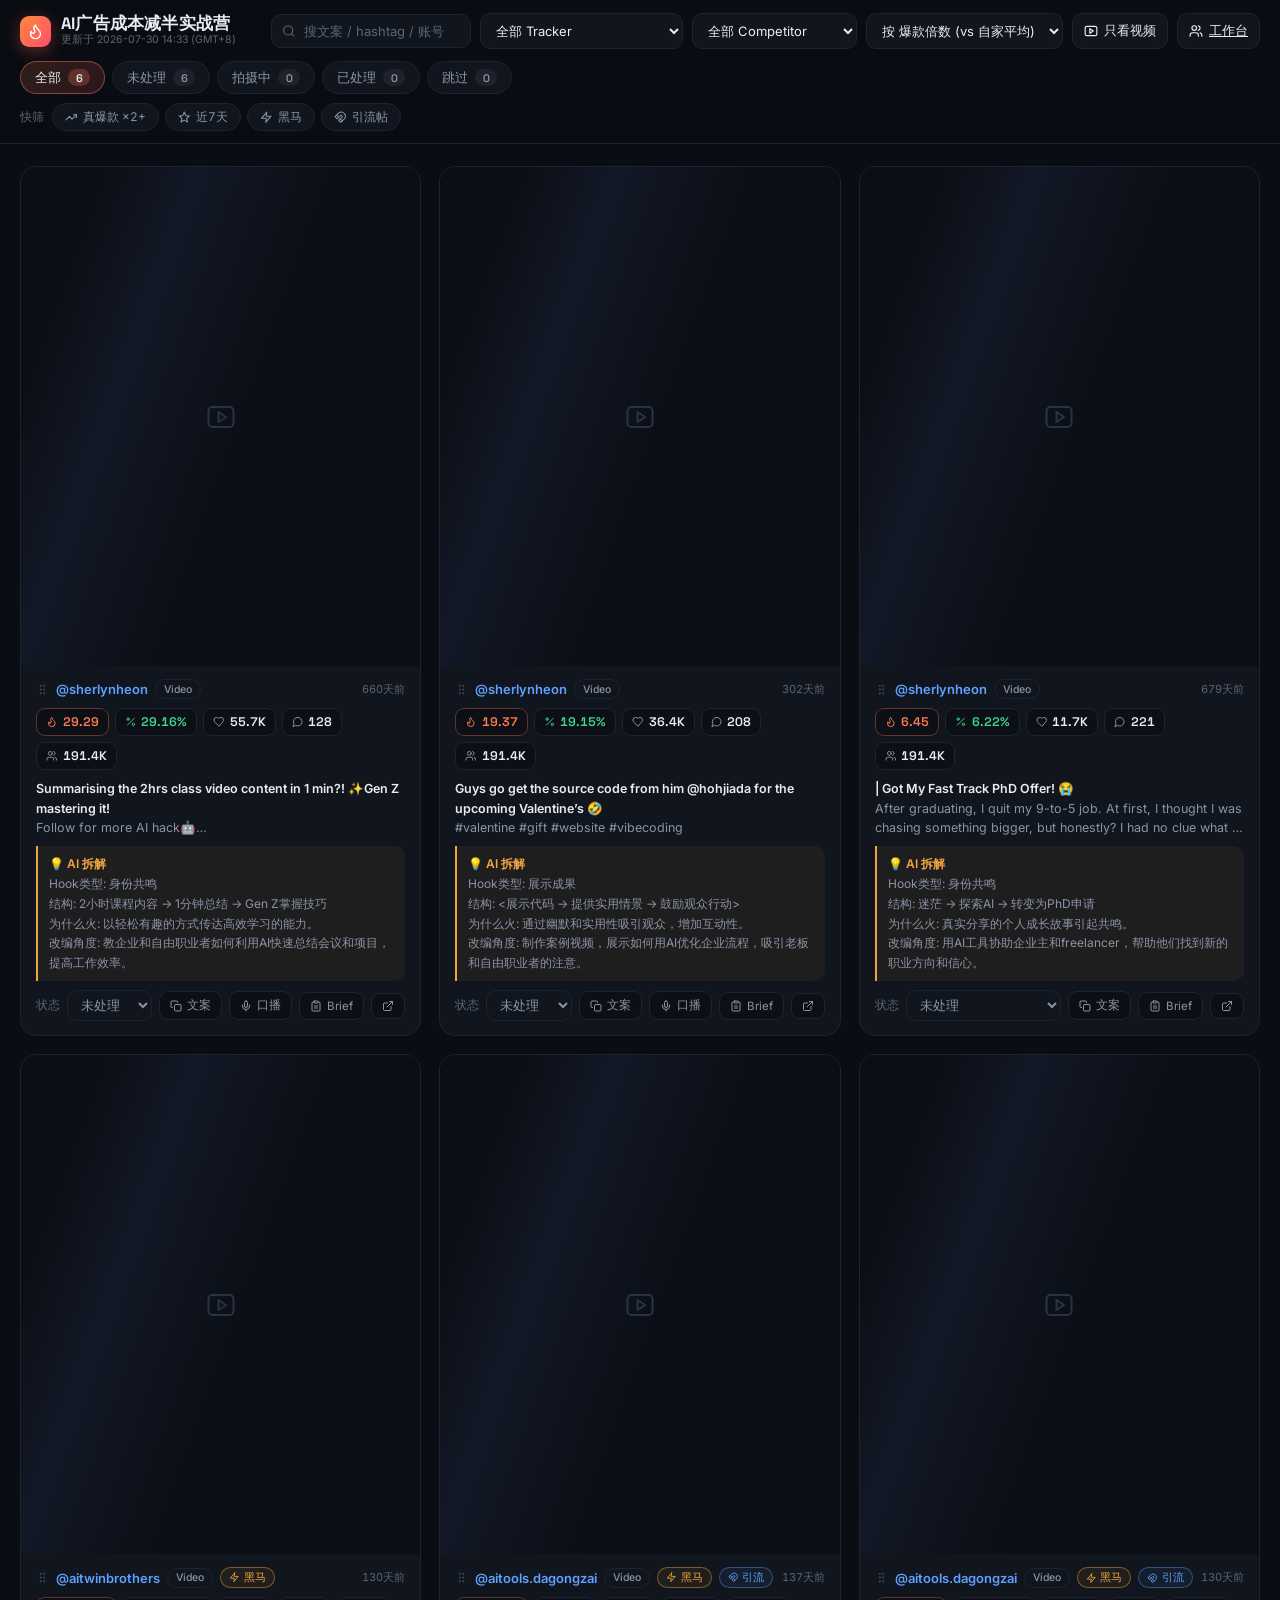
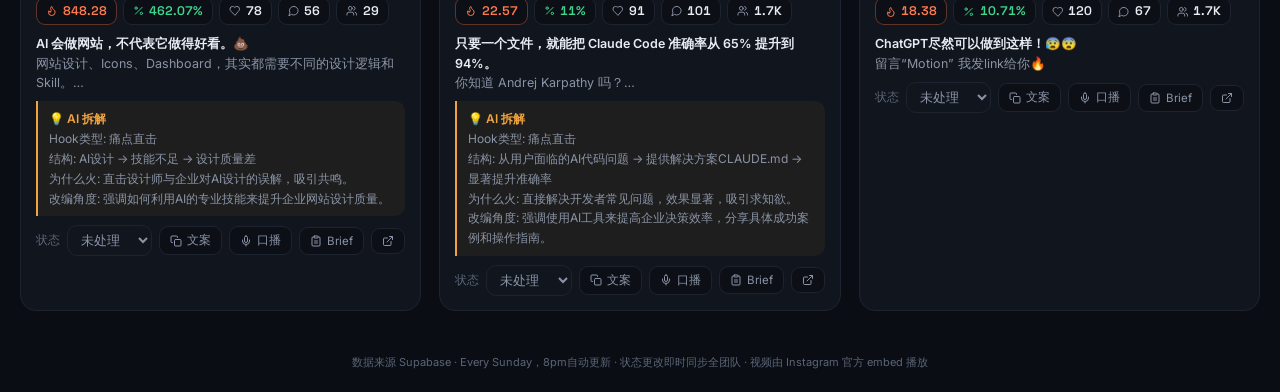
==== docs/index.html @ 23bbafa7 "Update dashboard [skip ci]" ====
<!DOCTYPE html>
<html lang="zh">
<head>
<meta charset="utf-8">
<meta name="viewport" content="width=device-width, initial-scale=1">
<meta name="robots" content="noindex">
<title>AI广告成本减半实战营</title>
<link rel="preconnect" href="https://fonts.googleapis.com">
<link rel="preconnect" href="https://fonts.gstatic.com" crossorigin>
<link href="https://fonts.googleapis.com/css2?family=Inter:wght@400;500;600;700&family=Space+Grotesk:wght@500;600;700&display=swap" rel="stylesheet">
<style>
  :root {
    --bg: #0a0d13;
    --card: #11151d;
    --card-hi: #151a24;
    --border: #1d2430;
    --border-hi: #2c3546;
    --text: #e8ecf3;
    --muted: #8a94a6;
    --faint: #5b6577;
    --accent: #5ea1ff;
    --green: #3fd68f;
    --orange: #f0a33f;
    --pink: #ff6b9d;
    --red: #ff5c5c;
    --fire1: #ff8a3d;
    --fire2: #ff4d6d;
    --font: 'Inter', -apple-system, 'Segoe UI', 'PingFang SC', 'Microsoft YaHei', sans-serif;
    --disp: 'Space Grotesk', 'Inter', -apple-system, 'PingFang SC', 'Microsoft YaHei', sans-serif;
  }
  * { box-sizing: border-box; margin: 0; padding: 0; }
  html { scrollbar-color: #232c3b var(--bg); }
  body { background: var(--bg); color: var(--text); font-family: var(--font);
    -webkit-font-smoothing: antialiased; }
  ::selection { background: rgba(94,161,255,.3); }
  ::-webkit-scrollbar { width: 10px; height: 10px; }
  ::-webkit-scrollbar-track { background: var(--bg); }
  ::-webkit-scrollbar-thumb { background: #232c3b; border-radius: 8px; }
  ::-webkit-scrollbar-thumb:hover { background: #2c3546; }
  :focus-visible { outline: 2px solid var(--accent); outline-offset: 2px; border-radius: 6px; }

  .ic { width: 14px; height: 14px; stroke: currentColor; stroke-width: 2;
    stroke-linecap: round; stroke-linejoin: round; fill: none; flex: none; }

  header { position: sticky; top: 0; z-index: 50; background: rgba(10,13,19,.86);
    backdrop-filter: blur(14px); -webkit-backdrop-filter: blur(14px);
    border-bottom: 1px solid var(--border); padding: 13px 20px 12px; }
  .hrow { display: flex; flex-wrap: wrap; gap: 9px; align-items: center; max-width: 1440px; margin: 0 auto; }
  .brand { display: flex; align-items: center; gap: 10px; margin-right: auto; }
  .mark { width: 31px; height: 31px; border-radius: 9px; display: grid; place-items: center;
    background: linear-gradient(135deg, var(--fire1), var(--fire2));
    box-shadow: 0 4px 16px rgba(255,92,80,.35); }
  .mark .ic { width: 17px; height: 17px; color: #fff; }
  h1 { font-family: var(--disp); font-size: 16.5px; font-weight: 700; letter-spacing: .2px; white-space: nowrap; line-height: 1.15; }
  h1 small { display: block; color: var(--faint); font-family: var(--font); font-weight: 400;
    font-size: 10.5px; letter-spacing: 0; }

  .search { position: relative; }
  .search > .ic { position: absolute; left: 11px; top: 50%; transform: translateY(-50%);
    color: var(--faint); width: 13.5px; pointer-events: none; }
  input#fSearch { background: var(--card); color: var(--text); border: 1px solid var(--border);
    border-radius: 10px; padding: 8px 12px 8px 32px; font-size: 13px; font-family: var(--font);
    width: 200px; transition: border-color .18s, background .18s; }
  input#fSearch:hover { border-color: var(--border-hi); }
  input#fSearch:focus { border-color: var(--accent); outline: none; }
  input#fSearch::placeholder { color: var(--faint); }

  select, .btn { background: var(--card); color: var(--text); border: 1px solid var(--border);
    border-radius: 10px; padding: 8px 11px; font-size: 13px; font-family: var(--font);
    cursor: pointer; transition: border-color .18s, background .18s, color .18s;
    display: inline-flex; align-items: center; gap: 6px; }
  select:hover, .btn:hover { border-color: var(--border-hi); background: var(--card-hi); }
  .btn:active { transform: scale(.97); }
  .btn.on { border-color: var(--accent); color: var(--accent); background: rgba(94,161,255,.08); }

  .tabs { display: flex; gap: 7px; flex-wrap: wrap; max-width: 1440px; margin: 12px auto 0; }
  .tab { display: inline-flex; align-items: center; gap: 7px; background: var(--card);
    border: 1px solid var(--border); border-radius: 999px; padding: 6.5px 14px;
    font-size: 13px; color: var(--muted); cursor: pointer; user-select: none;
    transition: border-color .18s, background .18s, color .18s, transform .18s; }
  .tab:hover { border-color: var(--border-hi); color: var(--text); }
  .tab .cnt { font-family: var(--disp); font-weight: 600; font-size: 11px;
    background: rgba(255,255,255,.06); padding: 1.5px 7.5px; border-radius: 99px;
    font-variant-numeric: tabular-nums; }
  .tab.on { color: var(--text);
    background: linear-gradient(135deg, rgba(255,138,61,.15), rgba(255,77,109,.15));
    border-color: rgba(255,120,90,.45); }
  .tab.on .cnt { background: rgba(255,120,90,.25); }
  body.dragging .tab.droppable { border-style: dashed; border-color: var(--accent); }
  .tab.over { background: rgba(94,161,255,.22); color: var(--text); transform: scale(1.07); }

  .chips { display: flex; gap: 6px; flex-wrap: wrap; max-width: 1440px; margin: 9px auto 0; align-items: center; }
  .chips .lbl { font-size: 12px; color: var(--faint); margin-right: 2px; }
  .chip2 { display: inline-flex; align-items: center; gap: 5.5px; background: var(--card);
    border: 1px solid var(--border); border-radius: 999px; padding: 4.5px 12px;
    font-size: 12px; color: var(--muted); cursor: pointer; user-select: none;
    transition: border-color .18s, color .18s, background .18s;
    font-variant-numeric: tabular-nums; }
  .chip2 .ic { width: 12.5px; height: 12.5px; }
  .chip2:hover { border-color: var(--border-hi); color: var(--text); }
  .chip2.on { border-color: rgba(240,163,63,.6); color: var(--orange); background: rgba(240,163,63,.08); }

  main { max-width: 1440px; margin: 22px auto; padding: 0 20px; }
  .grid { display: grid; grid-template-columns: repeat(auto-fill, minmax(305px, 1fr)); gap: 18px; }

  .card { position: relative; background: var(--card); border: 1px solid var(--border);
    border-radius: 16px; overflow: hidden; display: flex; flex-direction: column;
    transition: transform .22s cubic-bezier(.2,.7,.3,1), border-color .22s, box-shadow .22s;
    animation: fadeUp .45s cubic-bezier(.2,.7,.3,1) both; }
  .card:hover { transform: translateY(-3px); border-color: var(--border-hi);
    box-shadow: 0 12px 32px rgba(0,0,0,.45); }
  .card.outlier::before { content: ''; position: absolute; top: 0; left: 0; right: 0; height: 3px;
    background: linear-gradient(90deg, var(--fire1), var(--fire2)); z-index: 2; }
  .card[draggable] { cursor: grab; }
  .card.lifting { opacity: .45; }
  .card.saved { border-color: var(--green); }
  @keyframes fadeUp { from { opacity: 0; transform: translateY(10px); } to { opacity: 1; transform: none; } }

  .embed { position: relative; width: 100%; aspect-ratio: 4/5; background: #080b10; }
  .embed iframe { position: absolute; inset: 0; width: 100%; height: 100%; border: 0; }
  .embed .ph { position: absolute; inset: 0; display: grid; place-items: center;
    background: linear-gradient(110deg, #0b0e15 8%, #121826 18%, #0b0e15 33%);
    background-size: 200% 100%; animation: shimmer 1.5s linear infinite; }
  .embed .ph .ic { width: 30px; height: 30px; color: #2a3342; stroke-width: 1.6; }
  @keyframes shimmer { to { background-position-x: -200%; } }

  .meta { padding: 13px 15px 14px; display: flex; flex-direction: column; gap: 9px; }
  .row1 { display: flex; align-items: center; gap: 7px; font-size: 13px; flex-wrap: wrap; }
  .handle { color: #3a4456; cursor: grab; display: inline-flex; }
  .handle .ic { width: 13px; height: 13px; }
  .who { font-weight: 600; color: var(--accent); text-decoration: none; }
  .who:hover { text-decoration: underline; }
  .badge { display: inline-flex; align-items: center; gap: 4px; font-size: 10.5px; font-weight: 500;
    padding: 2.5px 8px; border-radius: 999px; border: 1px solid var(--border); color: var(--muted); }
  .badge .ic { width: 10.5px; height: 10.5px; }
  .badge.bnew { color: var(--pink); border-color: rgba(255,107,157,.45); background: rgba(255,107,157,.07); }
  .badge.bhorse { color: var(--orange); border-color: rgba(240,163,63,.45); background: rgba(240,163,63,.07); }
  .badge.bbait { color: var(--accent); border-color: rgba(94,161,255,.4); background: rgba(94,161,255,.07); }
  .date { margin-left: auto; color: var(--faint); font-size: 11px; font-variant-numeric: tabular-nums; }

  .nums { display: flex; gap: 6px; flex-wrap: wrap; }
  .num { display: inline-flex; align-items: center; gap: 5px; background: #0c0f16;
    border: 1px solid var(--border); border-radius: 9px; padding: 5px 9px;
    font-size: 11px; color: var(--muted); }
  .num .ic { width: 11.5px; height: 11.5px; }
  .num b { font-family: var(--disp); color: var(--text); font-size: 12.5px; font-weight: 600;
    font-variant-numeric: tabular-nums; }
  .num.hot { border-color: rgba(255,122,77,.35); }
  .num.hot .ic, .num.hot b { color: #ff7a4d; }
  .num.x { border-color: rgba(240,163,63,.35); }
  .num.x .ic, .num.x b { color: var(--orange); }
  .num.er .ic, .num.er b { color: var(--green); }

  .cap { color: var(--muted); font-size: 12.5px; line-height: 1.55; display: -webkit-box;
    -webkit-line-clamp: 3; -webkit-box-orient: vertical; overflow: hidden; cursor: pointer; }
  .cap.open { -webkit-line-clamp: unset; }
  .cap b { color: var(--text); font-weight: 600; }
  .ai { border-left: 2px solid var(--orange); background: rgba(240,163,63,.06);
    padding: 8px 11px; border-radius: 0 10px 10px 0; font-size: 12px; line-height: 1.65;
    color: var(--muted); }
  .ai b { color: var(--orange); font-weight: 600; }

  .srow { display: flex; align-items: center; gap: 7px; }
  .srow label { font-size: 12px; color: var(--faint); }
  .status { flex: 1; padding: 6px 9px; font-size: 12.5px; }
  .status.s未处理 { color: var(--muted); }
  .status.s拍摄中 { color: var(--orange); border-color: rgba(240,163,63,.5); }
  .status.s已处理 { color: var(--green); border-color: rgba(63,214,143,.5); }
  .status.s跳过 { color: var(--red); border-color: rgba(255,92,92,.5); }
  .abtn { display: inline-flex; align-items: center; gap: 5px; background: #0c0f16;
    color: var(--muted); border: 1px solid var(--border); border-radius: 9px;
    padding: 6px 10px; font-size: 11.5px; font-family: var(--font); cursor: pointer;
    text-decoration: none; transition: color .18s, border-color .18s, transform .1s; }
  .abtn .ic { width: 12px; height: 12px; }
  .abtn:hover { color: var(--accent); border-color: rgba(94,161,255,.5); }
  .abtn:active { transform: scale(.95); }

  .more { text-align: center; margin: 28px 0 44px; }
  .more button { background: var(--card); color: var(--accent); border: 1px solid var(--border);
    border-radius: 12px; padding: 11px 30px; font-size: 14px; font-family: var(--font);
    cursor: pointer; transition: border-color .18s, background .18s; }
  .more button:hover { border-color: var(--border-hi); background: var(--card-hi); }

  .empty { color: var(--faint); text-align: center; padding: 70px 0; display: flex;
    flex-direction: column; align-items: center; gap: 12px; font-size: 14px; }
  .empty .ic { width: 34px; height: 34px; stroke-width: 1.5; color: #2c3546; }

  footer { color: var(--faint); font-size: 11px; text-align: center; padding: 22px; }

  #toast { position: fixed; bottom: 26px; left: 50%; transform: translateX(-50%) translateY(8px);
    background: var(--card-hi); border: 1px solid var(--border-hi); border-radius: 11px;
    padding: 11px 20px; font-size: 13px; display: none; z-index: 99; opacity: 0;
    box-shadow: 0 12px 32px rgba(0,0,0,.5); transition: opacity .2s, transform .2s; }
  #toast.show { display: block; opacity: 1; transform: translateX(-50%) translateY(0); }

  @media (prefers-reduced-motion: reduce) {
    * { animation: none !important; transition: none !important; }
  }
</style>
</head>
<body>
<svg style="display:none" xmlns="http://www.w3.org/2000/svg">
  <symbol id="i-flame" viewBox="0 0 24 24"><path d="M8.5 14.5A2.5 2.5 0 0 0 11 12c0-1.38-.5-2-1-3-1.072-2.143-.224-4.054 2-6 .5 2.5 2 4.9 4 6.5 2 1.6 3 3.5 3 5.5a7 7 0 1 1-14 0c0-1.153.433-2.294 1-3a2.5 2.5 0 0 0 2.5 2.5z"/></symbol>
  <symbol id="i-search" viewBox="0 0 24 24"><circle cx="11" cy="11" r="8"/><path d="m21 21-4.3-4.3"/></symbol>
  <symbol id="i-heart" viewBox="0 0 24 24"><path d="M19 14c1.49-1.46 3-3.21 3-5.5A5.5 5.5 0 0 0 16.5 3c-1.76 0-3 .5-4.5 2-1.5-1.5-2.74-2-4.5-2A5.5 5.5 0 0 0 2 8.5c0 2.29 1.51 4.04 3 5.5l7 7Z"/></symbol>
  <symbol id="i-msg" viewBox="0 0 24 24"><path d="M7.9 20A9 9 0 1 0 4 16.1L2 22Z"/></symbol>
  <symbol id="i-users" viewBox="0 0 24 24"><path d="M16 21v-2a4 4 0 0 0-4-4H6a4 4 0 0 0-4 4v2"/><circle cx="9" cy="7" r="4"/><path d="M22 21v-2a4 4 0 0 0-3-3.87"/><path d="M16 3.13a4 4 0 0 1 0 7.75"/></symbol>
  <symbol id="i-trend" viewBox="0 0 24 24"><path d="M22 7l-8.5 8.5-5-5L2 17"/><path d="M16 7h6v6"/></symbol>
  <symbol id="i-zap" viewBox="0 0 24 24"><path d="M13 2 3 14h9l-1 8 10-12h-9l1-8z"/></symbol>
  <symbol id="i-star" viewBox="0 0 24 24"><path d="M12 2l2.9 6.9 7.1.6-5.4 4.7 1.6 7-6.2-3.7-6.2 3.7 1.6-7L2 9.5l7.1-.6z"/></symbol>
  <symbol id="i-magnet" viewBox="0 0 24 24"><path d="m6 15-4-4 6.75-6.77a7.79 7.79 0 0 1 11 11L13 22l-4-4 6.39-6.36a2.14 2.14 0 0 0-3-3L6 15"/><path d="m5 8 4 4"/><path d="m12 15 4 4"/></symbol>
  <symbol id="i-copy" viewBox="0 0 24 24"><rect x="9" y="9" width="13" height="13" rx="2"/><path d="M5 15H4a2 2 0 0 1-2-2V4a2 2 0 0 1 2-2h9a2 2 0 0 1 2 2v1"/></symbol>
  <symbol id="i-clip" viewBox="0 0 24 24"><rect x="8" y="2" width="8" height="4" rx="1"/><path d="M16 4h2a2 2 0 0 1 2 2v14a2 2 0 0 1-2 2H6a2 2 0 0 1-2-2V6a2 2 0 0 1 2-2h2"/><path d="M9 12h6"/><path d="M9 16h6"/></symbol>
  <symbol id="i-ext" viewBox="0 0 24 24"><path d="M15 3h6v6"/><path d="M10 14 21 3"/><path d="M18 13v6a2 2 0 0 1-2 2H5a2 2 0 0 1-2-2V8a2 2 0 0 1 2-2h6"/></symbol>
  <symbol id="i-key" viewBox="0 0 24 24"><circle cx="7.5" cy="15.5" r="5.5"/><path d="m21 2-9.6 9.6"/><path d="m15.5 7.5 3 3L22 7l-3-3"/></symbol>
  <symbol id="i-video" viewBox="0 0 24 24"><path d="m10 8 6 4-6 4Z"/><rect x="2" y="4" width="20" height="16" rx="3"/></symbol>
  <symbol id="i-image" viewBox="0 0 24 24"><rect x="3" y="3" width="18" height="18" rx="2"/><circle cx="9" cy="9" r="2"/><path d="m21 15-5-5L5 21"/></symbol>
  <symbol id="i-layers" viewBox="0 0 24 24"><path d="M12 2 2 7l10 5 10-5-10-5z"/><path d="m2 17 10 5 10-5"/><path d="m2 12 10 5 10-5"/></symbol>
  <symbol id="i-grip" viewBox="0 0 24 24"><circle cx="9" cy="5" r="1"/><circle cx="9" cy="12" r="1"/><circle cx="9" cy="19" r="1"/><circle cx="15" cy="5" r="1"/><circle cx="15" cy="12" r="1"/><circle cx="15" cy="19" r="1"/></symbol>
  <symbol id="i-pct" viewBox="0 0 24 24"><path d="M19 5 5 19"/><circle cx="6.5" cy="6.5" r="2.5"/><circle cx="17.5" cy="17.5" r="2.5"/></symbol>
  <symbol id="i-mic" viewBox="0 0 24 24"><path d="M12 2a3 3 0 0 0-3 3v7a3 3 0 0 0 6 0V5a3 3 0 0 0-3-3z"/><path d="M19 10v2a7 7 0 0 1-14 0v-2"/><path d="M12 19v3"/></symbol>
</svg>
<header>
  <div class="hrow">
    <div class="brand">
      <div class="mark"><svg class="ic"><use href="#i-flame"/></svg></div>
      <h1>AI广告成本减半实战营<small id="updated"></small></h1>
    </div>
    <div class="search"><svg class="ic"><use href="#i-search"/></svg>
      <input id="fSearch" placeholder="搜文案 / hashtag / 账号"></div>
    <select id="fTracker"><option value="">全部 Tracker</option></select>
    <select id="fComp"><option value="">全部 Competitor</option></select>
    <select id="fSort">
      <option value="x">按 爆款倍数 (vs 自家平均)</option>
      <option value="score">按 Viral Score</option>
      <option value="er">按 Engagement Rate</option>
      <option value="comments">按 Comments</option>
      <option value="likes">按 Likes</option>
      <option value="date">按 最新日期</option>
    </select>
    <button class="btn" id="fVideo"><svg class="ic"><use href="#i-video"/></svg>只看视频</button>

    <a class="btn" href="team.html" target="_top" title="工作台"><svg class="ic"><use href="#i-users"/></svg>工作台</a>
  </div>
  <div class="tabs" id="tabs"></div>
  <div class="chips" id="presets"></div>
  <div class="chips" id="trends"></div>
</header>
<main>
  <div class="grid" id="grid"></div>
  <div class="empty" id="empty" style="display:none"><svg class="ic"><use href="#i-search"/></svg>没有符合条件的帖子</div>
  <div class="more" id="moreWrap" style="display:none"><button id="moreBtn">载入更多</button></div>
</main>
<footer>数据来源 Supabase · Every Sunday，8pm自动更新 · 状态更改即时同步全团队 · 视频由 Instagram 官方 embed 播放</footer>
<div id="toast"></div>
<script id="data" type="application/json">[{"id": "DbYCt2ritzo", "tracker": "AI广告成本减半实战营 竞对", "competitor": "aitwinbrothers", "caption": "AI 会做网站，不代表它做得好看。💩\n\n网站设计、Icons、Dashboard，其实都需要不同的设计逻辑和 Skill。\n\n如果只用一个通用 Skill，出来的东西很可能就是——功能有了，但设计一言难尽。😂\n\n问题不一定是 AI 不够强，而是你有没有用对 Skill。\n\n想要我整理好的 Website Skills？\n\n在下面评论「我想要」👇\n\n#AI设计 #网站设计 #网页设计 #AI工具 #人工智能 #设计技巧 #WebsiteDesign", "transcript": "哇 这不做Dashboard这样美啊一句话吧 我们在AI里面不要骗我啦 我自己也做出来的东西都没有这样子这样子就是你们有用对AI嘛写那个Dashboard全部都是那种普普通通像2010年的Amy dashboard这样子我skill啊 不只是可以做website可以做这样子的 还可以做这样子的而且还可以做picture讲做 怎么我做整Paxi这样子的呗你要用skill我们有这个东西叫Friend Taste Design它可以把一些我要的icons啊phones啊 spacing很重要的这些东西 你这全部给AI去做的话做Paxi这样子的呗所以不是AI自由发挥啦不是自由发挥的呗我本身也是design出家的嘛然后你用什么model去做你用套来做design但是你要用对的skill做这种界面的 是一个skill你做landing page 是一个skill你做Dashboard 是另外一个skill都是一个model哦 搞顶到晚的嘞所以你的Dashboard出来好像paxi样子的呗都是skill来的啦我们是做website起家的所以我们把我们10多年的经验放进一个skill里面所以现在我们做Dashboard都是一件生存用我们自己的skill想要的朋友们comment我想要我送给你", "brk": "Hook类型: 痛点直击  \n结构: AI设计 → 技能不足 → 设计质量差  \n为什么火: 直击设计师与企业对AI设计的误解，吸引共鸣。  \n改编角度: 强调如何利用AI的专业技能来提升企业网站设计质量。", "tags": "AI设计, 网站设计, 网页设计, AI工具, 人工智能, 设计技巧, WebsiteDesign", "bait": false, "type": "Video", "likes": 78, "comments": 56, "er": 462.07, "followers": 29, "date": "2026-07-29", "url": "https://www.instagram.com/p/DbYCt2ritzo/", "video": true, "ratio": 0, "score": 848.28, "status": "未处理", "x": 0}, {"id": "DGDBiPlvJtT", "tracker": "AI广告成本减半实战营 竞对", "competitor": "sherlynheon", "caption": "Summarising the 2hrs class video content in 1 min?! ✨Gen Z mastering it! \n\nFollow for more AI hack🤖\n\n#ai #tips #learning #class #summary #hack #demo #school #tutorial", "transcript": "구독과 좋아요 눌러주세요!", "brk": "Hook类型: 身份共鸣  \n结构: 2小时课程内容 → 1分钟总结 → Gen Z掌握技巧  \n为什么火: 以轻松有趣的方式传达高效学习的能力。  \n改编角度: 教企业和自由职业者如何利用AI快速总结会议和项目，提高工作效率。", "tags": "ai, tips, learning, class, summary, hack, demo, school, tutorial", "bait": false, "type": "Video", "likes": 55673, "comments": 128, "er": 29.16, "followers": 191361, "date": "2025-02-14", "url": "https://www.instagram.com/p/DGDBiPlvJtT/", "video": true, "ratio": 0, "score": 29.29, "status": "未处理", "x": 1.5}, {"id": "DbFFGOJpT5y", "tracker": "AI广告成本减半实战营 竞对", "competitor": "aitools.dagongzai", "caption": "只要一个文件，就能把 Claude Code 准确率从 65% 提升到 94%。\n\n你知道 Andrej Karpathy 吗？\n\n他是 OpenAI 的创始成员之一，\n最近也加入了 Anthropic，\n也是 AI 圈最有影响力的人物之一。\n\n他曾经吐槽 AI Coding Agent 最让人受不了的 3 件事：\n\n❌ 第一，不确定的时候，不会问，反而自己乱猜。\n\n❌ 第二，明明很简单，却喜欢把事情复杂化。\n\n❌ 第三，还会去改你根本没有叫它改的代码。\n\n后来有人把这三个原则，\n整理成一个 CLAUDE.md 文件。\n\n只要把这个文件放进你的项目资料夹，\n每次 Claude Code 开启新 Session 时，\n都会自动读取这些规则。\n\n很多开发者表示，\n这样做之后，Claude Code 的表现明显提升，\n据分享，准确率从大约 65% 提升到 94%。\n\n想拿这个文件和安装教学？\n\n留言「Karpathy」，我直接发给你。 🚀", "transcript": "只需要安裝一個文件就可以把AI寫庫的準確率從65%提高到94%最近有一個很好的Clockwork指令文件它的背後的概念來自AI大神Andre Capiti他之前有分享過他自己最不能頂對AI變成諸手的想個問題第一就是他不確定的時候他不問然後直接把你亂猜第二就是他明明一個很簡單的東西可是他卻把你做得很複雜第三就是最嚴重的就是你明明有在他做過的東西可是他卻把你去自己做掉了後來有人把這三個問題整理成一個這個文件會告訴AI不確定的東西就顯問不要自己去亂亂做一個假設第二個就是如果可以簡單處理的話就不要做到太複雜第三個就是他只改用戶指定的部分其他的代碼還都不易去自動去亂改使用的方法也很簡單你只需要把這個文件讀進你的項目文件夾然後各個每一次開始工作的時候它就會自動讀取裡面的規則當然就是從65%到94%的這個數據不一定每一個項目都會有這樣的效果不過這套房卡的確可以大量去減少就是AI理解的錯誤還有就是之前過去的這個編寫的問題顯而拿到這個完整的文件留言Cupiti我留言發給你", "brk": "Hook类型: 痛点直击  \n结构: 从用户面临的AI代码问题 → 提供解决方案CLAUDE.md → 显著提升准确率  \n为什么火: 直接解决开发者常见问题，效果显著，吸引求知欲。  \n改编角度: 强调使用AI工具来提高企业决策效率，分享具体成功案例和操作指南。", "tags": "", "bait": true, "type": "Video", "likes": 91, "comments": 101, "er": 11.0, "followers": 1746, "date": "2026-07-22", "url": "https://www.instagram.com/p/DbFFGOJpT5y/", "video": true, "ratio": 0, "score": 22.57, "status": "未处理", "x": 0}, {"id": "DUdaQG3E22a", "tracker": "AI广告成本减半实战营 竞对", "competitor": "sherlynheon", "caption": "Guys go get the source code from him @hohjiada for the upcoming Valentine’s 🤣\n\n#valentine #gift #website #vibecoding", "transcript": "B take someن theder", "brk": "Hook类型: 展示成果  \n结构: <展示代码 → 提供实用情景 → 鼓励观众行动>  \n为什么火: 通过幽默和实用性吸引观众，增加互动性。  \n改编角度: 制作案例视频，展示如何用AI优化企业流程，吸引老板和自由职业者的注意。", "tags": "valentine, gift, website, vibecoding", "bait": false, "type": "Video", "likes": 36443, "comments": 208, "er": 19.15, "followers": 191361, "date": "2026-02-07", "url": "https://www.instagram.com/p/DUdaQG3E22a/", "video": true, "ratio": 0, "score": 19.37, "status": "未处理", "x": 1.0}, {"id": "DbXPylVJhX2", "tracker": "AI广告成本减半实战营 竞对", "competitor": "aitools.dagongzai", "caption": "ChatGPT尽然可以做到这样！😰😨\n留言“Motion” 我发link给你🔥", "transcript": "�", "brk": "", "tags": "", "bait": true, "type": "Video", "likes": 120, "comments": 67, "er": 10.71, "followers": 1746, "date": "2026-07-29", "url": "https://www.instagram.com/p/DbXPylVJhX2/", "video": true, "ratio": 0, "score": 18.38, "status": "未处理", "x": 0}, {"id": "DFR_lkWvA4U", "tracker": "AI广告成本减半实战营 竞对", "competitor": "sherlynheon", "caption": "| Got My Fast Track PhD Offer! 😭\n\nAfter graduating, I quit my 9-to-5 job. At first, I thought I was chasing something bigger, but honestly? I had no clue what l was doing. I felt lost, stressed, and stuck.\n\nThen I decided I couldn’t stay like that forever-I had to try something. That’s when I started exploring Al. I got into using Al tools for content creation, design, and even organizing my daily life. I didn’t have a clear plan, but these small experiments started to give me a sense of direction. Bit by bit, I began to feel more confident.\n\nEventually, I had this thought: What if I could take this interest in Al and turn it into something bigger? That’s when the idea of applying for a PhD hit me. The process involved writing applications, reaching out to professors, and going through interviews and assessments. I’m so excited to say I got the offer!\n\nTo anyone out there who’s feeling stuck: don’t be afraid to take that first step, even if you’re unsure. Sometimes, that’s all it takes", "transcript": "", "brk": "Hook类型: 身份共鸣  \n结构: 迷茫 → 探索AI → 转变为PhD申请  \n为什么火: 真实分享的个人成长故事引起共鸣。  \n改编角度: 用AI工具协助企业主和freelancer，帮助他们找到新的职业方向和信心。", "tags": "offer, phd, journey, story, ai, study, uni, upm", "bait": false, "type": "Video", "likes": 11676, "comments": 221, "er": 6.22, "followers": 191361, "date": "2025-01-26", "url": "https://www.instagram.com/p/DFR_lkWvA4U/", "video": true, "ratio": 0, "score": 6.45, "status": "未处理", "x": 0.3}]</script>
<script>
const DATA = JSON.parse(document.getElementById('data').textContent);
const SUPA = 'https://jewzokphsutnuxhvjihg.supabase.co';
const ANON = 'eyJhbGciOiJIUzI1NiIsInR5cCI6IkpXVCJ9.eyJpc3MiOiJzdXBhYmFzZSIsInJlZiI6Impld3pva3Boc3V0bnV4aHZqaWhnIiwicm9sZSI6ImFub24iLCJpYXQiOjE3ODUzODUwOTIsImV4cCI6MjEwMDk2MTA5Mn0.9ksiTrlnvF0enAYg3YftpUm8fHNXvO69ETQ-6fgvE24';
const STATUSES = ["未处理", "拍摄中", "已处理", "跳过"];
document.getElementById('updated').textContent = '更新于 2026-07-30 14:33 (GMT+8)';
const PAGE = 48;
let shown = PAGE;
let videoOnly = false;
let curTab = '全部';

const $ = id => document.getElementById(id);
const fmt = n => n >= 1e6 ? (n/1e6).toFixed(1)+'M' : n >= 1e3 ? (n/1e3).toFixed(1)+'K' : String(n);
const getKey = () => ANON;  // anon key is baked in — safe, can only change status
const I = n => '<svg class="ic"><use href="#i-' + n + '"/></svg>';
const esc = s => String(s).replace(/[&<>"']/g, ch => ({'&':'&amp;','<':'&lt;','>':'&gt;','"':'&quot;',"'":'&#39;'}[ch]));
const byRec = {}; DATA.forEach(d => byRec[d.id] = d);
const TRENDS = [];
DATA.forEach(d => {
  d.days = d.date ? Math.max(0, Math.floor((Date.now() - new Date(d.date + 'T00:00:00')) / 864e5)) : null;
  d.horse = d.followers > 0 && d.followers < 50000 && ((d.x || 0) >= 2 || d.score >= 10);
});
const PRESETS = [
  { k: 'px', icon: 'trend', label: '真爆款 ×2+', f: d => (d.x || 0) >= 2 },
  { k: 'pn', icon: 'star', label: '近7天', f: d => d.days !== null && d.days <= 7 },
  { k: 'ph', icon: 'zap', label: '黑马', f: d => d.horse },
  { k: 'pb', icon: 'magnet', label: '引流帖', f: d => d.bait },
];
const presetOn = {};

function toast(msg, ok) {
  const t = $('toast'); t.textContent = msg; t.classList.add('show');
  t.style.borderColor = ok ? 'var(--green)' : 'var(--red)';
  clearTimeout(t._h); t._h = setTimeout(() => t.classList.remove('show'), 2600);
}

// filters
const comps = [...new Set(DATA.map(d => d.competitor))].sort();
comps.forEach(c => { const o = document.createElement('option'); o.value = c; o.textContent = '@'+c; $('fComp').appendChild(o); });
[...new Set(DATA.map(d => d.tracker))].forEach(t => { const o = document.createElement('option'); o.value = t; o.textContent = t; $('fTracker').appendChild(o); });

function matchQ(d) {
  const q = ($('fSearch').value || '').trim().toLowerCase();
  return !q || (d.caption + ' ' + (d.tags || '') + ' ' + (d.transcript || '') + ' ' + (d.brk || '') + ' ' + d.competitor).toLowerCase().includes(q);
}

function basePool() {
  const t = $('fTracker').value, c = $('fComp').value;
  return DATA.filter(d => (!t || d.tracker === t) && (!c || d.competitor === c) && (!videoOnly || d.video)
    && matchQ(d) && PRESETS.every(p => !presetOn[p.k] || p.f(d)));
}

function filtered() {
  const s = $('fSort').value;
  let arr = basePool().filter(d => curTab === '全部' || d.status === curTab);
  const key = { score:'score', er:'er', comments:'comments', likes:'likes', x:'x' }[s];
  if (s === 'date') arr.sort((a,b) => (b.date||'').localeCompare(a.date||''));
  else arr.sort((a,b) => (b[key]||0) - (a[key]||0));
  return arr;
}

let dragRec = null;

function renderTabs() {
  const pool = basePool();
  const counts = { '全部': pool.length };
  STATUSES.forEach(s => counts[s] = pool.filter(d => d.status === s).length);
  $('tabs').innerHTML = '';
  ['全部', ...STATUSES].forEach(name => {
    const el = document.createElement('div');
    el.className = 'tab' + (curTab === name ? ' on' : '') + (name !== '全部' ? ' droppable' : '');
    el.innerHTML = esc(name) + ' <span class="cnt">' + counts[name] + '</span>';
    el.onclick = () => { curTab = name; shown = PAGE; render(); };
    if (name !== '全部') {
      el.ondragover = e => { if (dragRec) { e.preventDefault(); el.classList.add('over'); } };
      el.ondragleave = () => el.classList.remove('over');
      el.ondrop = e => {
        e.preventDefault(); el.classList.remove('over');
        const d = byRec[dragRec]; dragRec = null;
        if (d && d.status !== name) setStatus(d, name);
      };
    }
    $('tabs').appendChild(el);
  });
}

const io = new IntersectionObserver(entries => {
  entries.forEach(e => {
    if (e.isIntersecting) {
      const el = e.target, pid = el.dataset.pid;
      if (!el.querySelector('iframe')) {
        const f = document.createElement('iframe');
        f.src = 'https://www.instagram.com/p/' + pid + '/embed/';
        f.loading = 'lazy'; f.allow = 'autoplay; encrypted-media';
        el.appendChild(f);
      }
      io.unobserve(el);
    }
  });
}, { rootMargin: '400px' });

async function setStatus(d, val) {
  try {
    const r = await fetch(SUPA + '/rest/v1/posts?post_id=eq.' + encodeURIComponent(d.id), {
      method: 'PATCH',
      headers: { 'apikey': ANON, 'Authorization': 'Bearer ' + ANON, 'Content-Type': 'application/json', 'Prefer': 'return=minimal' },
      body: JSON.stringify({ status: val })
    });
    if (!r.ok) throw new Error('HTTP ' + r.status);
    d.status = val;
    cacheStatus(d.id, val);
    toast('✓ @' + d.competitor + ' 已移到「' + val + '」', true);
  } catch (e) {
    toast('更新失败: ' + e.message + (String(e.message).includes('401') || String(e.message).includes('403') ? ' — 密钥无效?' : ''), false);
  }
  render();
}

function card(d, idx) {
  const el = document.createElement('div');
  el.className = 'card' + ((d.x || 0) >= 2 ? ' outlier' : '');
  el.style.animationDelay = Math.min(idx % PAGE, 14) * 30 + 'ms';
  el.draggable = true;
  el.ondragstart = e => {
    dragRec = d.id;
    e.dataTransfer.effectAllowed = 'move';
    el.classList.add('lifting');
    document.body.classList.add('dragging');
  };
  el.ondragend = () => {
    el.classList.remove('lifting');
    document.body.classList.remove('dragging');
    dragRec = null;
  };
  const typeIcon = d.video ? 'video' : (d.type === 'Carousel' ? 'layers' : 'image');
  const days = d.days, horse = d.horse;
  const ago = days === null ? '' : (days === 0 ? '今天' : days + '天前');
  const lines = (d.caption || '').split('\n').map(l => l.trim()).filter(Boolean);
  const hook = lines[0] || '';
  const tr = (d.transcript && d.transcript !== '(转录失败)' && d.transcript !== '(无口播内容)') ? d.transcript : '';
  el.innerHTML = `
    <div class="embed" data-pid="${d.id}"><div class="ph"><svg class="ic"><use href="#i-${typeIcon}"/></svg></div></div>
    <div class="meta">
      <div class="row1">
        <span class="handle" title="拖到上方 tab 即可归类">${I('grip')}</span>
        <a class="who" href="https://www.instagram.com/${d.competitor}/" target="_blank">@${d.competitor}</a>
        <span class="badge">${d.type || '-'}</span>
        ${days !== null && days <= 7 ? '<span class="badge bnew">' + I('star') + '新帖</span>' : ''}
        ${horse ? '<span class="badge bhorse">' + I('zap') + '黑马</span>' : ''}
        ${d.bait ? '<span class="badge bbait" title="「留言XX」引流打法 — 评论被引流放大,漏斗设计值得学">' + I('magnet') + '引流</span>' : ''}
        <span class="date" title="${d.date || ''}">${ago}</span>
      </div>
      <div class="nums">
        <span class="num hot" title="Viral Score">${I('flame')}<b>${d.score}</b></span>
        ${(d.x || 0) >= 2 ? '<span class="num x" title="是自家平均热度的多少倍">' + I('trend') + '<b>×' + d.x + '</b></span>' : ''}
        <span class="num er" title="Engagement Rate">${I('pct')}<b>${d.er}%</b></span>
        <span class="num" title="Likes">${I('heart')}<b>${d.likes > 0 ? fmt(d.likes) : '隐藏'}</b></span>
        <span class="num" title="Comments">${I('msg')}<b>${fmt(d.comments)}</b></span>
        <span class="num" title="Followers">${I('users')}<b>${fmt(d.followers)}</b></span>
      </div>
      <div class="cap" onclick="this.classList.toggle('open')"></div>
      ${d.brk ? '<div class="ai" onclick="this.classList.toggle(&quot;open&quot;)"></div>' : ''}
      <div class="srow"><label>状态</label><select class="status btn s${d.status}"></select>
        <button class="abtn copy" title="复制完整文案">${I('copy')}文案</button>
        ${tr ? '<button class="abtn mic" title="复制视频口播逐字稿">' + I('mic') + '口播</button>' : ''}
        <button class="abtn brief" title="复制拍摄 Brief(数据+Hook+文案+口播稿)">${I('clip')}Brief</button>
        <a class="abtn" href="${d.url}" target="_blank" title="打开 Instagram 原帖">${I('ext')}</a></div>
    </div>`;
  const capEl = el.querySelector('.cap');
  const restTxt = lines.slice(1).join('\n');
  capEl.innerHTML = hook ? '<b>' + esc(hook) + '</b>' + (restTxt ? '<br>' + esc(restTxt).replace(/\n/g, '<br>') : '') : '';
  const aiEl = el.querySelector('.ai');
  if (aiEl) aiEl.innerHTML = '<b>💡 AI 拆解</b><br>' + esc(d.brk).split(String.fromCharCode(10)).join('<br>');
  const sel = el.querySelector('.status');
  STATUSES.forEach(s => { const o = document.createElement('option'); o.value = s; o.textContent = s; sel.appendChild(o); });
  sel.value = d.status;
  sel.onchange = () => setStatus(d, sel.value);
  el.querySelector('.copy').onclick = () =>
    navigator.clipboard.writeText(d.caption || '').then(() => toast('✓ 文案已复制', true));
  const micBtn = el.querySelector('.mic');
  if (micBtn) micBtn.onclick = () =>
    navigator.clipboard.writeText(tr).then(() => toast('✓ 口播稿已复制', true));
  el.querySelector('.brief').onclick = () => {
    const NL = String.fromCharCode(10);
    const parts = ['🎬 爆款参考 @' + d.competitor + ((d.x || 0) >= 2 ? '(自家平均 ×' + d.x + ')' : ''),
      '📊 🔥' + d.score + ' | ER ' + d.er + '% | ❤️ ' + (d.likes > 0 ? fmt(d.likes) : '隐藏') +
      ' | 💬 ' + fmt(d.comments) + ' | 👥 ' + fmt(d.followers) + (ago ? ' | ' + ago : ''),
      '🔗 ' + d.url, '✍️ Hook: ' + hook];
    if (d.brk) parts.push('——— AI 拆解 ———', d.brk);
    if (tr) parts.push('——— 口播稿 ———', tr);
    parts.push('——— 完整文案 ———', d.caption || '');
    navigator.clipboard.writeText(parts.join(NL)).then(() => toast('✓ Brief 已复制,可直接发给拍摄/剪辑', true));
  };
  io.observe(el.querySelector('.embed'));
  return el;
}

function render() {
  renderTabs();
  const arr = filtered();
  const grid = $('grid'); grid.innerHTML = '';
  arr.slice(0, shown).forEach((d, i) => grid.appendChild(card(d, i)));
  $('empty').style.display = arr.length ? 'none' : '';
  $('moreWrap').style.display = arr.length > shown ? '' : 'none';
}


function applyStatusCache() {
  try {
    const c = JSON.parse(localStorage.getItem('st_cache') || '{}');
    Object.keys(c).forEach(rid => { const d = byRec[rid]; if (d) d.status = c[rid]; });
  } catch (e) {}
}

function cacheStatus(rid, val) {
  try {
    const c = JSON.parse(localStorage.getItem('st_cache') || '{}');
    c[rid] = val; localStorage.setItem('st_cache', JSON.stringify(c));
  } catch (e) {}
}

// live status refresh (so weekly-baked page shows current statuses)
async function refreshStatuses() {
  applyStatusCache(); render();  // last-known statuses first
  if (Date.now() - (+localStorage.getItem('st_ts') || 0) < 600000) return;  // 10-min throttle
  localStorage.setItem('st_ts', String(Date.now()));
  const fresh = {};
  try {
    const r = await fetch(SUPA + '/rest/v1/posts?select=post_id,status', { headers: { 'apikey': ANON, 'Authorization': 'Bearer ' + ANON } });
    if (!r.ok) return;
    (await r.json()).forEach(row => {
      const d = byRec[row.post_id];
      if (d) d.status = row.status || '未处理';
      if (row.status && row.status !== '未处理') fresh[row.post_id] = row.status;
    });
    localStorage.setItem('st_cache', JSON.stringify(fresh));
    render();
  } catch (e) {}
}

['fTracker','fComp','fSort'].forEach(id => $(id).onchange = () => { shown = PAGE; render(); });
$('fSearch').oninput = () => { shown = PAGE; render(); };
$('fVideo').onclick = () => { videoOnly = !videoOnly; $('fVideo').classList.toggle('on', videoOnly); shown = PAGE; render(); };
$('moreBtn').onclick = () => { shown += PAGE; render(); };

// preset quick filters
$('presets').innerHTML = '<span class="lbl">快筛</span>';
PRESETS.forEach(p => {
  const c = document.createElement('span'); c.className = 'chip2';
  c.innerHTML = I(p.icon) + esc(p.label);
  c.onclick = () => { presetOn[p.k] = !presetOn[p.k]; c.classList.toggle('on', presetOn[p.k]); shown = PAGE; render(); };
  $('presets').appendChild(c);
});

// trending hashtags among outlier posts
if (TRENDS.length) {
  $('trends').innerHTML = '<span class="lbl">爆款热词</span>';
  TRENDS.forEach(([tag, n]) => {
    const c = document.createElement('span'); c.className = 'chip2';
    c.textContent = '#' + tag + ' ' + n;
    c.onclick = () => { $('fSearch').value = $('fSearch').value === tag ? '' : tag; shown = PAGE; render(); };
    $('trends').appendChild(c);
  });
} else { $('trends').style.display = 'none'; }

render();
refreshStatuses();
</script>
</body>
</html>
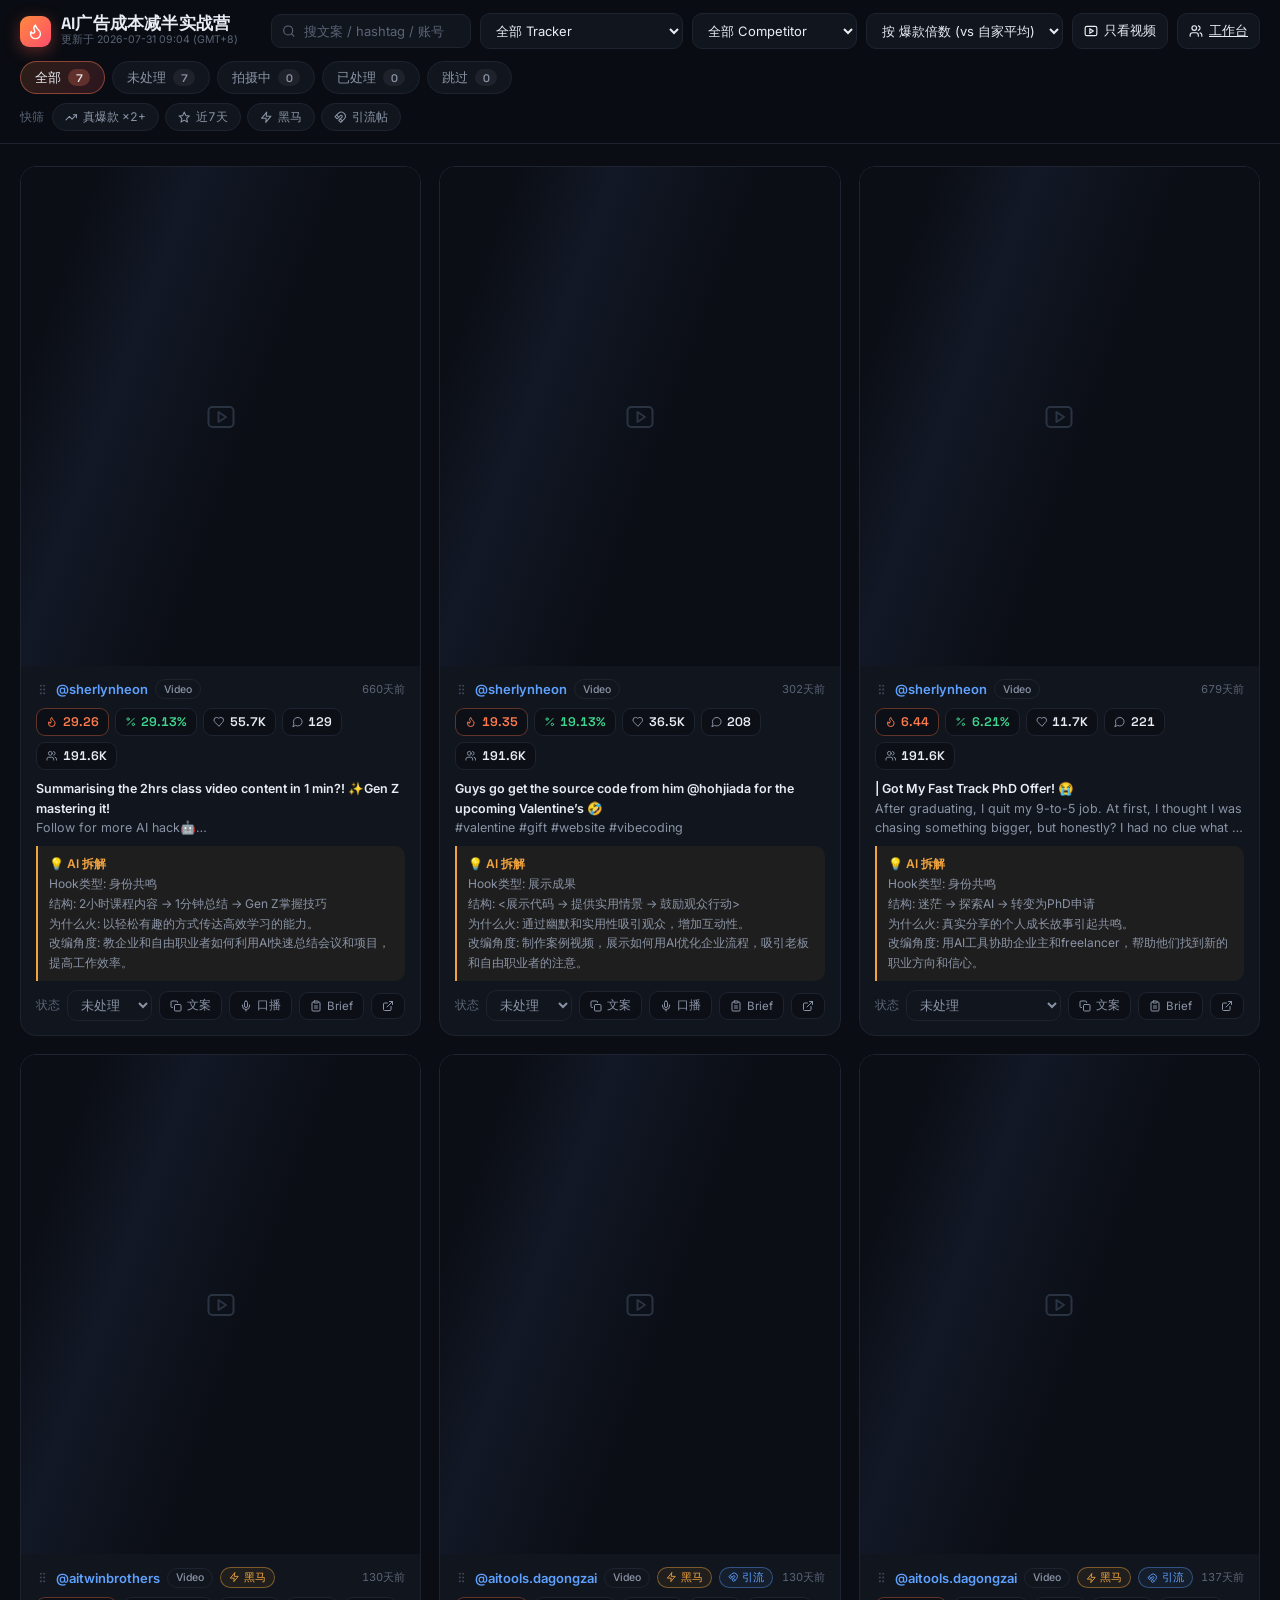
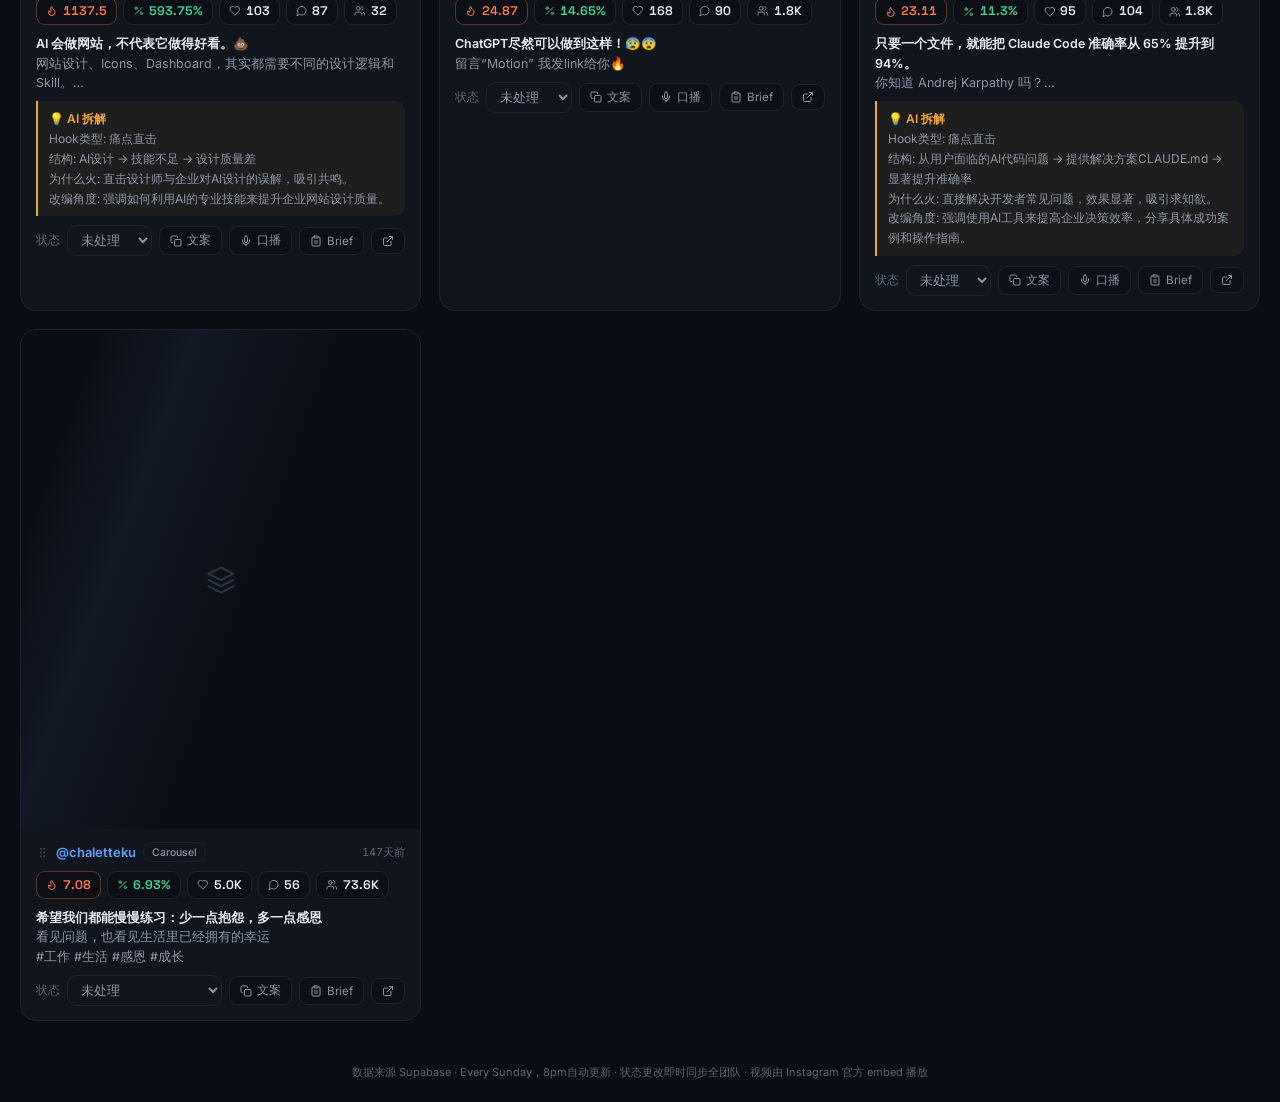
==== commit 054b5acb: "Update dashboard [skip ci]" ====
--- a/docs/index.html
+++ b/docs/index.html
@@ -253,13 +253,13 @@
 </main>
 <footer>数据来源 Supabase · Every Sunday，8pm自动更新 · 状态更改即时同步全团队 · 视频由 Instagram 官方 embed 播放</footer>
 <div id="toast"></div>
-<script id="data" type="application/json">[{"id": "DbYCt2ritzo", "tracker": "AI广告成本减半实战营 竞对", "competitor": "aitwinbrothers", "caption": "AI 会做网站，不代表它做得好看。💩\n\n网站设计、Icons、Dashboard，其实都需要不同的设计逻辑和 Skill。\n\n如果只用一个通用 Skill，出来的东西很可能就是——功能有了，但设计一言难尽。😂\n\n问题不一定是 AI 不够强，而是你有没有用对 Skill。\n\n想要我整理好的 Website Skills？\n\n在下面评论「我想要」👇\n\n#AI设计 #网站设计 #网页设计 #AI工具 #人工智能 #设计技巧 #WebsiteDesign", "transcript": "哇 这不做Dashboard这样美啊一句话吧 我们在AI里面不要骗我啦 我自己也做出来的东西都没有这样子这样子就是你们有用对AI嘛写那个Dashboard全部都是那种普普通通像2010年的Amy dashboard这样子我skill啊 不只是可以做website可以做这样子的 还可以做这样子的而且还可以做picture讲做 怎么我做整Paxi这样子的呗你要用skill我们有这个东西叫Friend Taste Design它可以把一些我要的icons啊phones啊 spacing很重要的这些东西 你这全部给AI去做的话做Paxi这样子的呗所以不是AI自由发挥啦不是自由发挥的呗我本身也是design出家的嘛然后你用什么model去做你用套来做design但是你要用对的skill做这种界面的 是一个skill你做landing page 是一个skill你做Dashboard 是另外一个skill都是一个model哦 搞顶到晚的嘞所以你的Dashboard出来好像paxi样子的呗都是skill来的啦我们是做website起家的所以我们把我们10多年的经验放进一个skill里面所以现在我们做Dashboard都是一件生存用我们自己的skill想要的朋友们comment我想要我送给你", "brk": "Hook类型: 痛点直击  \n结构: AI设计 → 技能不足 → 设计质量差  \n为什么火: 直击设计师与企业对AI设计的误解，吸引共鸣。  \n改编角度: 强调如何利用AI的专业技能来提升企业网站设计质量。", "tags": "AI设计, 网站设计, 网页设计, AI工具, 人工智能, 设计技巧, WebsiteDesign", "bait": false, "type": "Video", "likes": 78, "comments": 56, "er": 462.07, "followers": 29, "date": "2026-07-29", "url": "https://www.instagram.com/p/DbYCt2ritzo/", "video": true, "ratio": 0, "score": 848.28, "status": "未处理", "x": 0}, {"id": "DGDBiPlvJtT", "tracker": "AI广告成本减半实战营 竞对", "competitor": "sherlynheon", "caption": "Summarising the 2hrs class video content in 1 min?! ✨Gen Z mastering it! \n\nFollow for more AI hack🤖\n\n#ai #tips #learning #class #summary #hack #demo #school #tutorial", "transcript": "구독과 좋아요 눌러주세요!", "brk": "Hook类型: 身份共鸣  \n结构: 2小时课程内容 → 1分钟总结 → Gen Z掌握技巧  \n为什么火: 以轻松有趣的方式传达高效学习的能力。  \n改编角度: 教企业和自由职业者如何利用AI快速总结会议和项目，提高工作效率。", "tags": "ai, tips, learning, class, summary, hack, demo, school, tutorial", "bait": false, "type": "Video", "likes": 55673, "comments": 128, "er": 29.16, "followers": 191361, "date": "2025-02-14", "url": "https://www.instagram.com/p/DGDBiPlvJtT/", "video": true, "ratio": 0, "score": 29.29, "status": "未处理", "x": 1.5}, {"id": "DbFFGOJpT5y", "tracker": "AI广告成本减半实战营 竞对", "competitor": "aitools.dagongzai", "caption": "只要一个文件，就能把 Claude Code 准确率从 65% 提升到 94%。\n\n你知道 Andrej Karpathy 吗？\n\n他是 OpenAI 的创始成员之一，\n最近也加入了 Anthropic，\n也是 AI 圈最有影响力的人物之一。\n\n他曾经吐槽 AI Coding Agent 最让人受不了的 3 件事：\n\n❌ 第一，不确定的时候，不会问，反而自己乱猜。\n\n❌ 第二，明明很简单，却喜欢把事情复杂化。\n\n❌ 第三，还会去改你根本没有叫它改的代码。\n\n后来有人把这三个原则，\n整理成一个 CLAUDE.md 文件。\n\n只要把这个文件放进你的项目资料夹，\n每次 Claude Code 开启新 Session 时，\n都会自动读取这些规则。\n\n很多开发者表示，\n这样做之后，Claude Code 的表现明显提升，\n据分享，准确率从大约 65% 提升到 94%。\n\n想拿这个文件和安装教学？\n\n留言「Karpathy」，我直接发给你。 🚀", "transcript": "只需要安裝一個文件就可以把AI寫庫的準確率從65%提高到94%最近有一個很好的Clockwork指令文件它的背後的概念來自AI大神Andre Capiti他之前有分享過他自己最不能頂對AI變成諸手的想個問題第一就是他不確定的時候他不問然後直接把你亂猜第二就是他明明一個很簡單的東西可是他卻把你做得很複雜第三就是最嚴重的就是你明明有在他做過的東西可是他卻把你去自己做掉了後來有人把這三個問題整理成一個這個文件會告訴AI不確定的東西就顯問不要自己去亂亂做一個假設第二個就是如果可以簡單處理的話就不要做到太複雜第三個就是他只改用戶指定的部分其他的代碼還都不易去自動去亂改使用的方法也很簡單你只需要把這個文件讀進你的項目文件夾然後各個每一次開始工作的時候它就會自動讀取裡面的規則當然就是從65%到94%的這個數據不一定每一個項目都會有這樣的效果不過這套房卡的確可以大量去減少就是AI理解的錯誤還有就是之前過去的這個編寫的問題顯而拿到這個完整的文件留言Cupiti我留言發給你", "brk": "Hook类型: 痛点直击  \n结构: 从用户面临的AI代码问题 → 提供解决方案CLAUDE.md → 显著提升准确率  \n为什么火: 直接解决开发者常见问题，效果显著，吸引求知欲。  \n改编角度: 强调使用AI工具来提高企业决策效率，分享具体成功案例和操作指南。", "tags": "", "bait": true, "type": "Video", "likes": 91, "comments": 101, "er": 11.0, "followers": 1746, "date": "2026-07-22", "url": "https://www.instagram.com/p/DbFFGOJpT5y/", "video": true, "ratio": 0, "score": 22.57, "status": "未处理", "x": 0}, {"id": "DUdaQG3E22a", "tracker": "AI广告成本减半实战营 竞对", "competitor": "sherlynheon", "caption": "Guys go get the source code from him @hohjiada for the upcoming Valentine’s 🤣\n\n#valentine #gift #website #vibecoding", "transcript": "B take someن theder", "brk": "Hook类型: 展示成果  \n结构: <展示代码 → 提供实用情景 → 鼓励观众行动>  \n为什么火: 通过幽默和实用性吸引观众，增加互动性。  \n改编角度: 制作案例视频，展示如何用AI优化企业流程，吸引老板和自由职业者的注意。", "tags": "valentine, gift, website, vibecoding", "bait": false, "type": "Video", "likes": 36443, "comments": 208, "er": 19.15, "followers": 191361, "date": "2026-02-07", "url": "https://www.instagram.com/p/DUdaQG3E22a/", "video": true, "ratio": 0, "score": 19.37, "status": "未处理", "x": 1.0}, {"id": "DbXPylVJhX2", "tracker": "AI广告成本减半实战营 竞对", "competitor": "aitools.dagongzai", "caption": "ChatGPT尽然可以做到这样！😰😨\n留言“Motion” 我发link给你🔥", "transcript": "�", "brk": "", "tags": "", "bait": true, "type": "Video", "likes": 120, "comments": 67, "er": 10.71, "followers": 1746, "date": "2026-07-29", "url": "https://www.instagram.com/p/DbXPylVJhX2/", "video": true, "ratio": 0, "score": 18.38, "status": "未处理", "x": 0}, {"id": "DFR_lkWvA4U", "tracker": "AI广告成本减半实战营 竞对", "competitor": "sherlynheon", "caption": "| Got My Fast Track PhD Offer! 😭\n\nAfter graduating, I quit my 9-to-5 job. At first, I thought I was chasing something bigger, but honestly? I had no clue what l was doing. I felt lost, stressed, and stuck.\n\nThen I decided I couldn’t stay like that forever-I had to try something. That’s when I started exploring Al. I got into using Al tools for content creation, design, and even organizing my daily life. I didn’t have a clear plan, but these small experiments started to give me a sense of direction. Bit by bit, I began to feel more confident.\n\nEventually, I had this thought: What if I could take this interest in Al and turn it into something bigger? That’s when the idea of applying for a PhD hit me. The process involved writing applications, reaching out to professors, and going through interviews and assessments. I’m so excited to say I got the offer!\n\nTo anyone out there who’s feeling stuck: don’t be afraid to take that first step, even if you’re unsure. Sometimes, that’s all it takes", "transcript": "", "brk": "Hook类型: 身份共鸣  \n结构: 迷茫 → 探索AI → 转变为PhD申请  \n为什么火: 真实分享的个人成长故事引起共鸣。  \n改编角度: 用AI工具协助企业主和freelancer，帮助他们找到新的职业方向和信心。", "tags": "offer, phd, journey, story, ai, study, uni, upm", "bait": false, "type": "Video", "likes": 11676, "comments": 221, "er": 6.22, "followers": 191361, "date": "2025-01-26", "url": "https://www.instagram.com/p/DFR_lkWvA4U/", "video": true, "ratio": 0, "score": 6.45, "status": "未处理", "x": 0.3}]</script>
+<script id="data" type="application/json">[{"id": "DbYCt2ritzo", "tracker": "AI广告成本减半实战营 竞对", "competitor": "aitwinbrothers", "caption": "AI 会做网站，不代表它做得好看。💩\n\n网站设计、Icons、Dashboard，其实都需要不同的设计逻辑和 Skill。\n\n如果只用一个通用 Skill，出来的东西很可能就是——功能有了，但设计一言难尽。😂\n\n问题不一定是 AI 不够强，而是你有没有用对 Skill。\n\n想要我整理好的 Website Skills？\n\n在下面评论「我想要」👇\n\n#AI设计 #网站设计 #网页设计 #AI工具 #人工智能 #设计技巧 #WebsiteDesign", "transcript": "哇 这不做Dashboard这样美啊一句话吧 我们在AI里面不要骗我啦 我自己也做出来的东西都没有这样子这样子就是你们有用对AI嘛写那个Dashboard全部都是那种普普通通像2010年的Amy dashboard这样子我skill啊 不只是可以做website可以做这样子的 还可以做这样子的而且还可以做picture讲做 怎么我做整Paxi这样子的呗你要用skill我们有这个东西叫Friend Taste Design它可以把一些我要的icons啊phones啊 spacing很重要的这些东西 你这全部给AI去做的话做Paxi这样子的呗所以不是AI自由发挥啦不是自由发挥的呗我本身也是design出家的嘛然后你用什么model去做你用套来做design但是你要用对的skill做这种界面的 是一个skill你做landing page 是一个skill你做Dashboard 是另外一个skill都是一个model哦 搞顶到晚的嘞所以你的Dashboard出来好像paxi样子的呗都是skill来的啦我们是做website起家的所以我们把我们10多年的经验放进一个skill里面所以现在我们做Dashboard都是一件生存用我们自己的skill想要的朋友们comment我想要我送给你", "brk": "Hook类型: 痛点直击  \n结构: AI设计 → 技能不足 → 设计质量差  \n为什么火: 直击设计师与企业对AI设计的误解，吸引共鸣。  \n改编角度: 强调如何利用AI的专业技能来提升企业网站设计质量。", "tags": "AI设计, 网站设计, 网页设计, AI工具, 人工智能, 设计技巧, WebsiteDesign", "bait": false, "type": "Video", "likes": 103, "comments": 87, "er": 593.75, "followers": 32, "date": "2026-07-29", "url": "https://www.instagram.com/p/DbYCt2ritzo/", "video": true, "ratio": 0, "score": 1137.5, "status": "未处理", "x": 0}, {"id": "DGDBiPlvJtT", "tracker": "AI广告成本减半实战营 竞对", "competitor": "sherlynheon", "caption": "Summarising the 2hrs class video content in 1 min?! ✨Gen Z mastering it! \n\nFollow for more AI hack🤖\n\n#ai #tips #learning #class #summary #hack #demo #school #tutorial", "transcript": "구독과 좋아요 눌러주세요!", "brk": "Hook类型: 身份共鸣  \n结构: 2小时课程内容 → 1分钟总结 → Gen Z掌握技巧  \n为什么火: 以轻松有趣的方式传达高效学习的能力。  \n改编角度: 教企业和自由职业者如何利用AI快速总结会议和项目，提高工作效率。", "tags": "ai, tips, learning, class, summary, hack, demo, school, tutorial", "bait": false, "type": "Video", "likes": 55674, "comments": 129, "er": 29.13, "followers": 191582, "date": "2025-02-14", "url": "https://www.instagram.com/p/DGDBiPlvJtT/", "video": true, "ratio": 0, "score": 29.26, "status": "未处理", "x": 1.5}, {"id": "DbXPylVJhX2", "tracker": "AI广告成本减半实战营 竞对", "competitor": "aitools.dagongzai", "caption": "ChatGPT尽然可以做到这样！😰😨\n留言“Motion” 我发link给你🔥", "transcript": "�", "brk": "", "tags": "", "bait": true, "type": "Video", "likes": 168, "comments": 90, "er": 14.65, "followers": 1761, "date": "2026-07-29", "url": "https://www.instagram.com/p/DbXPylVJhX2/", "video": true, "ratio": 0, "score": 24.87, "status": "未处理", "x": 0}, {"id": "DbFFGOJpT5y", "tracker": "AI广告成本减半实战营 竞对", "competitor": "aitools.dagongzai", "caption": "只要一个文件，就能把 Claude Code 准确率从 65% 提升到 94%。\n\n你知道 Andrej Karpathy 吗？\n\n他是 OpenAI 的创始成员之一，\n最近也加入了 Anthropic，\n也是 AI 圈最有影响力的人物之一。\n\n他曾经吐槽 AI Coding Agent 最让人受不了的 3 件事：\n\n❌ 第一，不确定的时候，不会问，反而自己乱猜。\n\n❌ 第二，明明很简单，却喜欢把事情复杂化。\n\n❌ 第三，还会去改你根本没有叫它改的代码。\n\n后来有人把这三个原则，\n整理成一个 CLAUDE.md 文件。\n\n只要把这个文件放进你的项目资料夹，\n每次 Claude Code 开启新 Session 时，\n都会自动读取这些规则。\n\n很多开发者表示，\n这样做之后，Claude Code 的表现明显提升，\n据分享，准确率从大约 65% 提升到 94%。\n\n想拿这个文件和安装教学？\n\n留言「Karpathy」，我直接发给你。 🚀", "transcript": "只需要安裝一個文件就可以把AI寫庫的準確率從65%提高到94%最近有一個很好的Clockwork指令文件它的背後的概念來自AI大神Andre Capiti他之前有分享過他自己最不能頂對AI變成諸手的想個問題第一就是他不確定的時候他不問然後直接把你亂猜第二就是他明明一個很簡單的東西可是他卻把你做得很複雜第三就是最嚴重的就是你明明有在他做過的東西可是他卻把你去自己做掉了後來有人把這三個問題整理成一個這個文件會告訴AI不確定的東西就顯問不要自己去亂亂做一個假設第二個就是如果可以簡單處理的話就不要做到太複雜第三個就是他只改用戶指定的部分其他的代碼還都不易去自動去亂改使用的方法也很簡單你只需要把這個文件讀進你的項目文件夾然後各個每一次開始工作的時候它就會自動讀取裡面的規則當然就是從65%到94%的這個數據不一定每一個項目都會有這樣的效果不過這套房卡的確可以大量去減少就是AI理解的錯誤還有就是之前過去的這個編寫的問題顯而拿到這個完整的文件留言Cupiti我留言發給你", "brk": "Hook类型: 痛点直击  \n结构: 从用户面临的AI代码问题 → 提供解决方案CLAUDE.md → 显著提升准确率  \n为什么火: 直接解决开发者常见问题，效果显著，吸引求知欲。  \n改编角度: 强调使用AI工具来提高企业决策效率，分享具体成功案例和操作指南。", "tags": "", "bait": true, "type": "Video", "likes": 95, "comments": 104, "er": 11.3, "followers": 1761, "date": "2026-07-22", "url": "https://www.instagram.com/p/DbFFGOJpT5y/", "video": true, "ratio": 0, "score": 23.11, "status": "未处理", "x": 0}, {"id": "DUdaQG3E22a", "tracker": "AI广告成本减半实战营 竞对", "competitor": "sherlynheon", "caption": "Guys go get the source code from him @hohjiada for the upcoming Valentine’s 🤣\n\n#valentine #gift #website #vibecoding", "transcript": "B take someن theder", "brk": "Hook类型: 展示成果  \n结构: <展示代码 → 提供实用情景 → 鼓励观众行动>  \n为什么火: 通过幽默和实用性吸引观众，增加互动性。  \n改编角度: 制作案例视频，展示如何用AI优化企业流程，吸引老板和自由职业者的注意。", "tags": "valentine, gift, website, vibecoding", "bait": false, "type": "Video", "likes": 36451, "comments": 208, "er": 19.13, "followers": 191582, "date": "2026-02-07", "url": "https://www.instagram.com/p/DUdaQG3E22a/", "video": true, "ratio": 0, "score": 19.35, "status": "未处理", "x": 1.0}, {"id": "DasVVfpk_ZV", "tracker": "AI广告成本减半实战营 竞对", "competitor": "chaletteku", "caption": "希望我们都能慢慢练习：少一点抱怨，多一点感恩\n看见问题，也看见生活里已经拥有的幸运\n\n#工作 #生活 #感恩 #成长", "transcript": "", "brk": "", "tags": "工作, 生活, 感恩, 成长", "bait": false, "type": "Carousel", "likes": 5042, "comments": 56, "er": 6.93, "followers": 73579, "date": "2026-07-12", "url": "https://www.instagram.com/p/DasVVfpk_ZV/", "video": false, "ratio": 0, "score": 7.08, "status": "未处理", "x": 0}, {"id": "DFR_lkWvA4U", "tracker": "AI广告成本减半实战营 竞对", "competitor": "sherlynheon", "caption": "| Got My Fast Track PhD Offer! 😭\n\nAfter graduating, I quit my 9-to-5 job. At first, I thought I was chasing something bigger, but honestly? I had no clue what l was doing. I felt lost, stressed, and stuck.\n\nThen I decided I couldn’t stay like that forever-I had to try something. That’s when I started exploring Al. I got into using Al tools for content creation, design, and even organizing my daily life. I didn’t have a clear plan, but these small experiments started to give me a sense of direction. Bit by bit, I began to feel more confident.\n\nEventually, I had this thought: What if I could take this interest in Al and turn it into something bigger? That’s when the idea of applying for a PhD hit me. The process involved writing applications, reaching out to professors, and going through interviews and assessments. I’m so excited to say I got the offer!\n\nTo anyone out there who’s feeling stuck: don’t be afraid to take that first step, even if you’re unsure. Sometimes, that’s all it takes", "transcript": "", "brk": "Hook类型: 身份共鸣  \n结构: 迷茫 → 探索AI → 转变为PhD申请  \n为什么火: 真实分享的个人成长故事引起共鸣。  \n改编角度: 用AI工具协助企业主和freelancer，帮助他们找到新的职业方向和信心。", "tags": "offer, phd, journey, story, ai, study, uni, upm", "bait": false, "type": "Video", "likes": 11682, "comments": 221, "er": 6.21, "followers": 191582, "date": "2025-01-26", "url": "https://www.instagram.com/p/DFR_lkWvA4U/", "video": true, "ratio": 0, "score": 6.44, "status": "未处理", "x": 0.3}]</script>
 <script>
 const DATA = JSON.parse(document.getElementById('data').textContent);
 const SUPA = 'https://jewzokphsutnuxhvjihg.supabase.co';
 const ANON = 'eyJhbGciOiJIUzI1NiIsInR5cCI6IkpXVCJ9.eyJpc3MiOiJzdXBhYmFzZSIsInJlZiI6Impld3pva3Boc3V0bnV4aHZqaWhnIiwicm9sZSI6ImFub24iLCJpYXQiOjE3ODUzODUwOTIsImV4cCI6MjEwMDk2MTA5Mn0.9ksiTrlnvF0enAYg3YftpUm8fHNXvO69ETQ-6fgvE24';
 const STATUSES = ["未处理", "拍摄中", "已处理", "跳过"];
-document.getElementById('updated').textContent = '更新于 2026-07-30 14:33 (GMT+8)';
+document.getElementById('updated').textContent = '更新于 2026-07-31 09:04 (GMT+8)';
 const PAGE = 48;
 let shown = PAGE;
 let videoOnly = false;
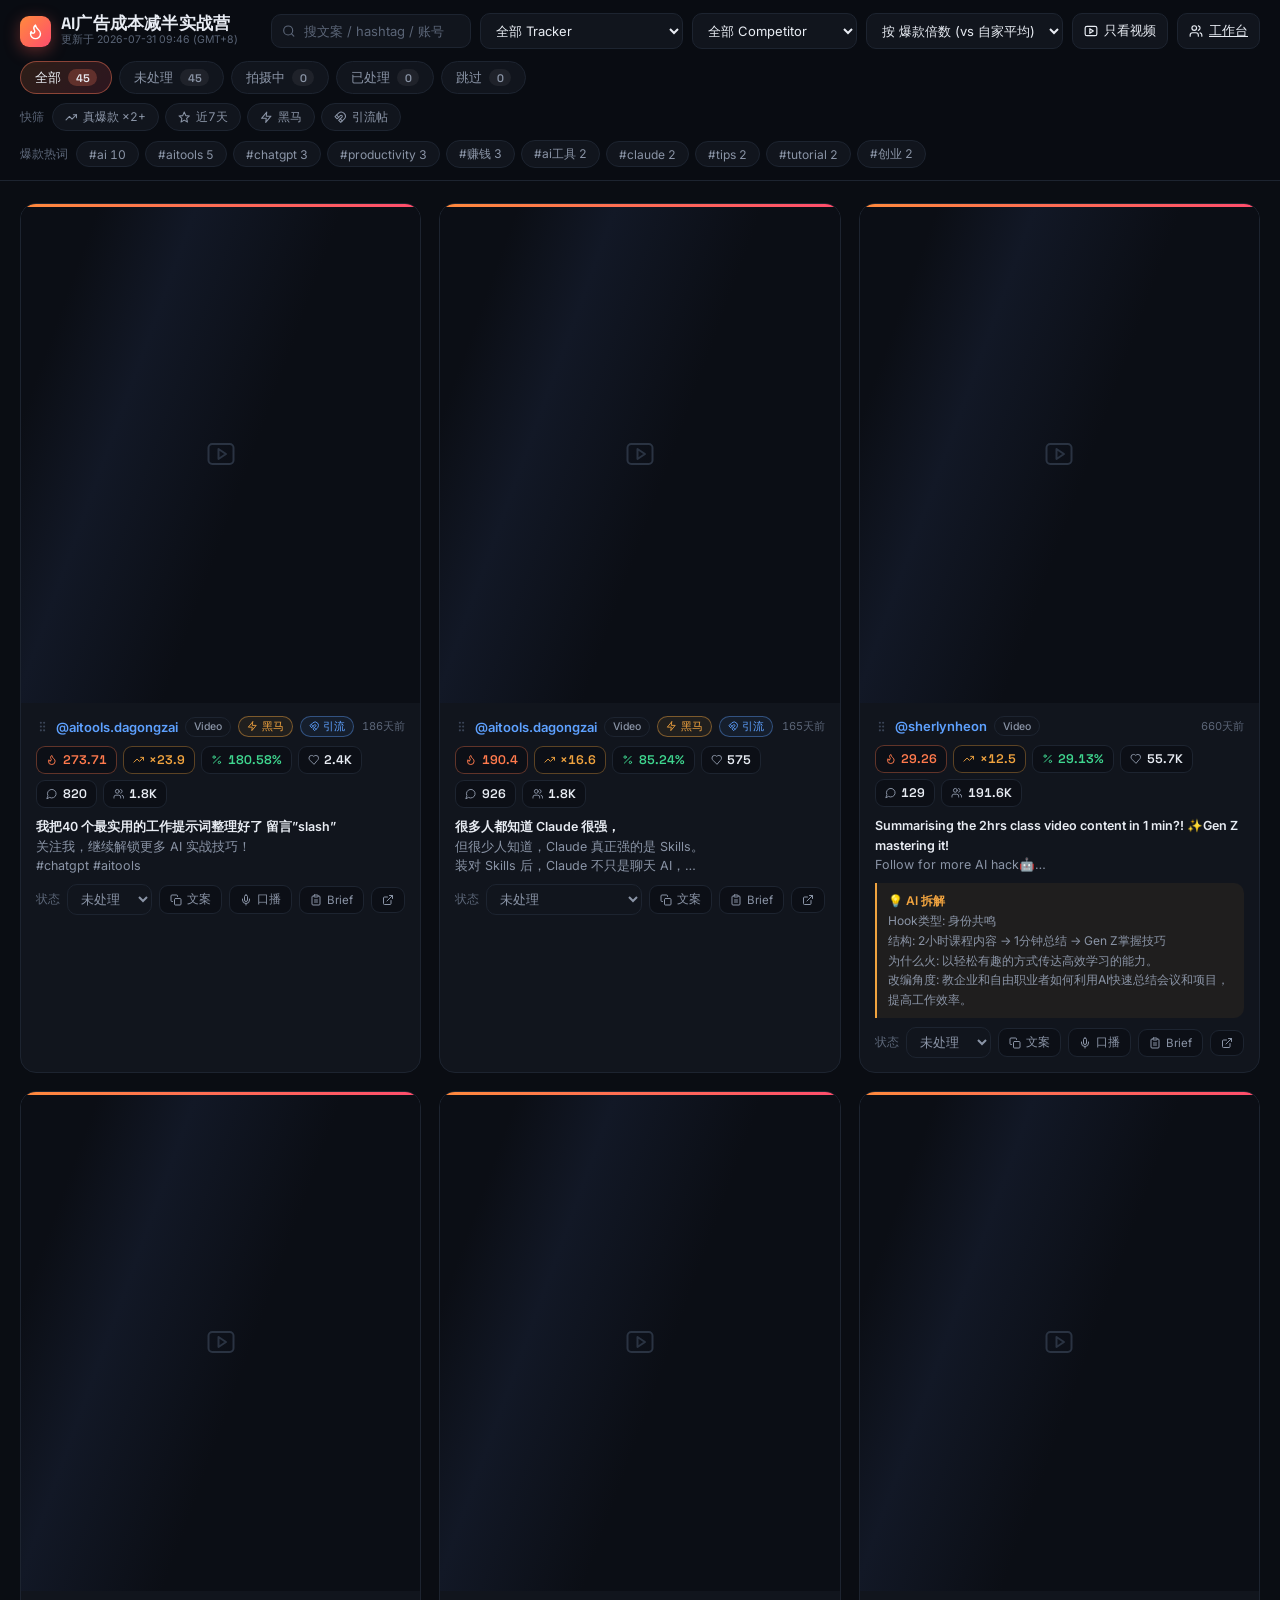
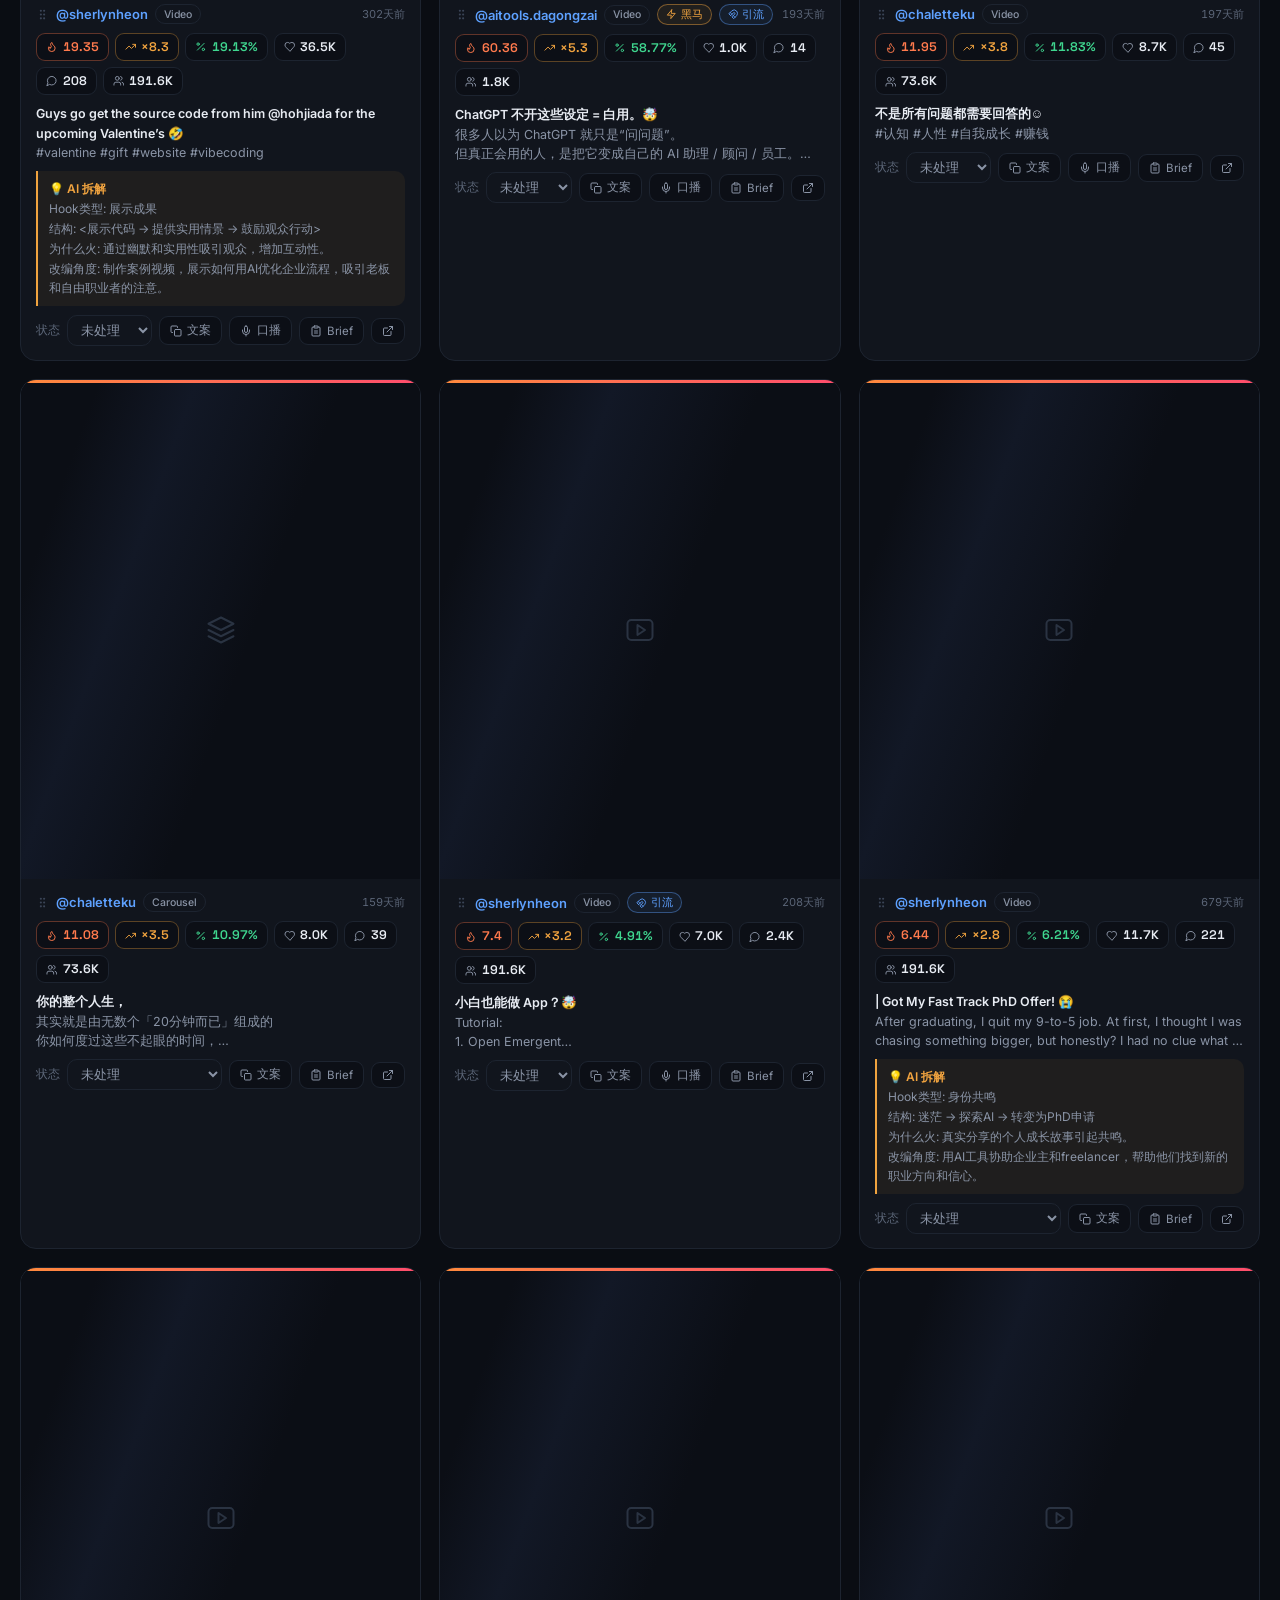
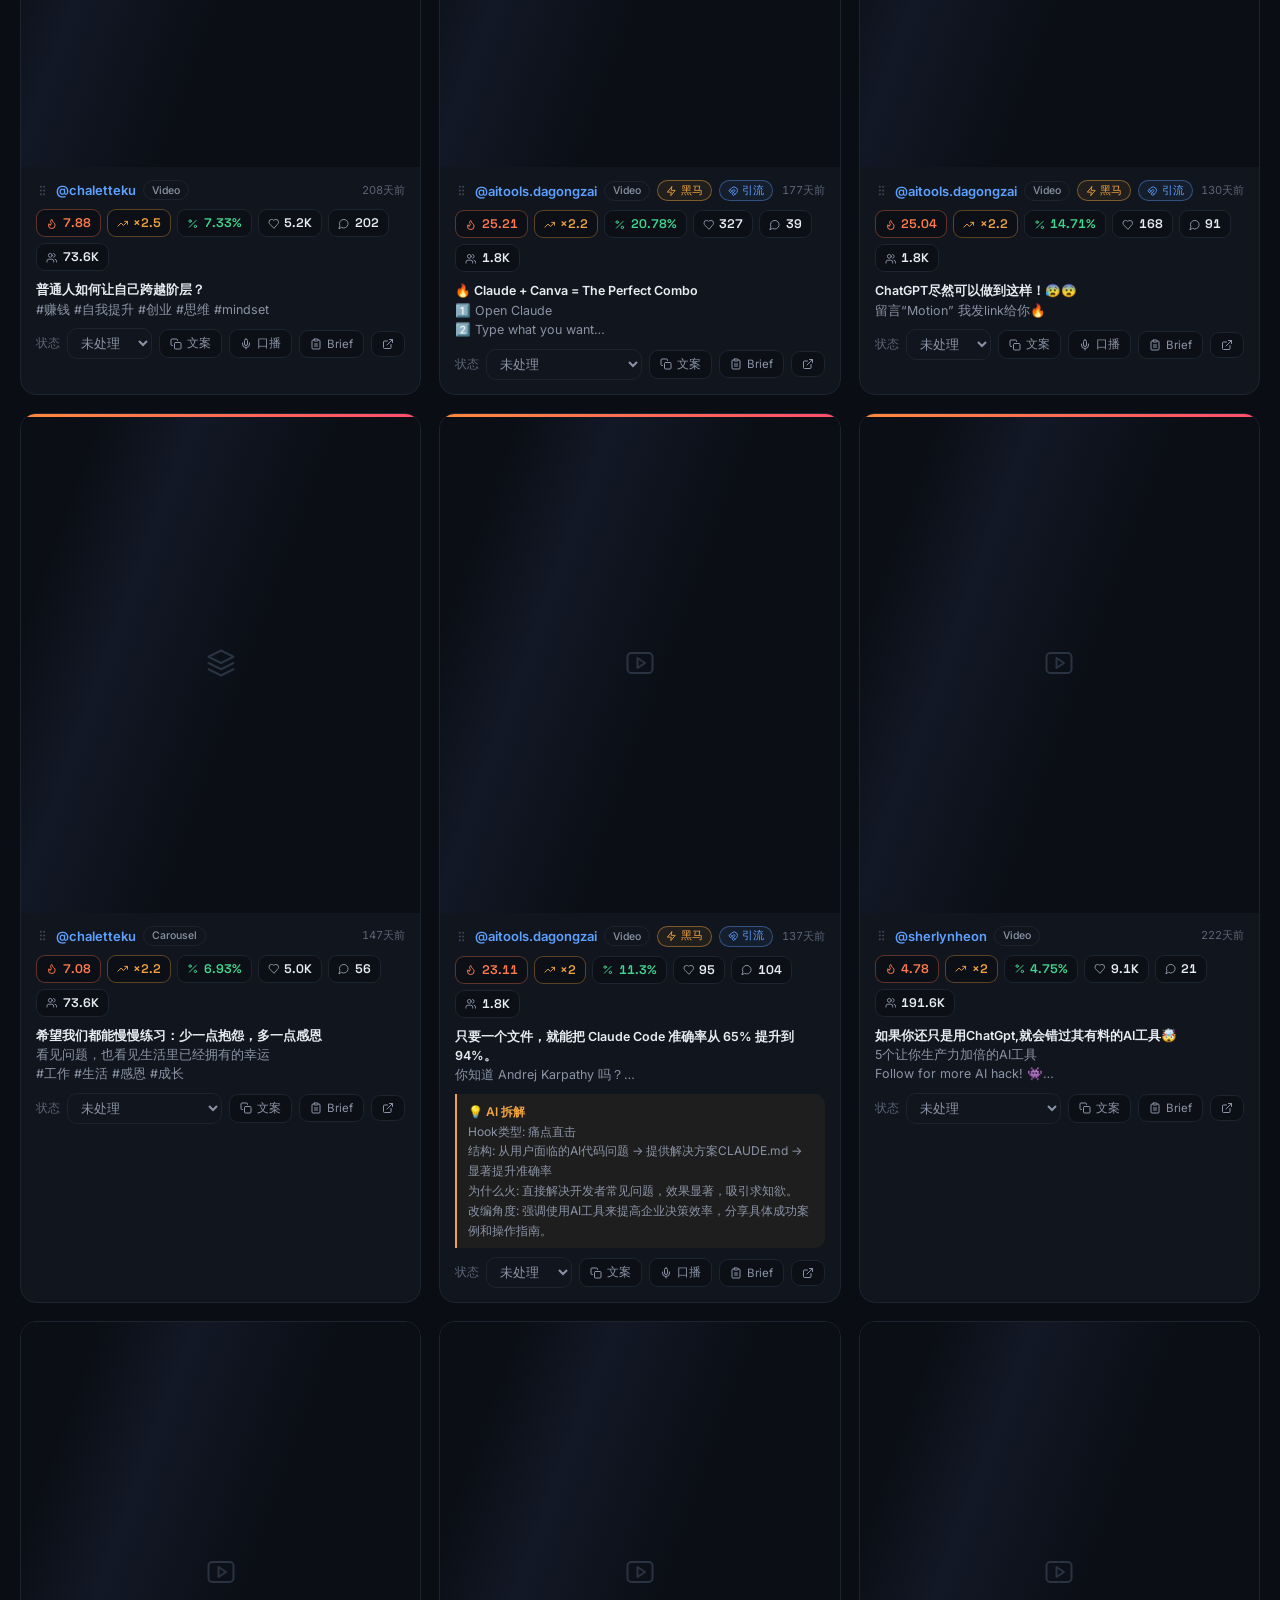
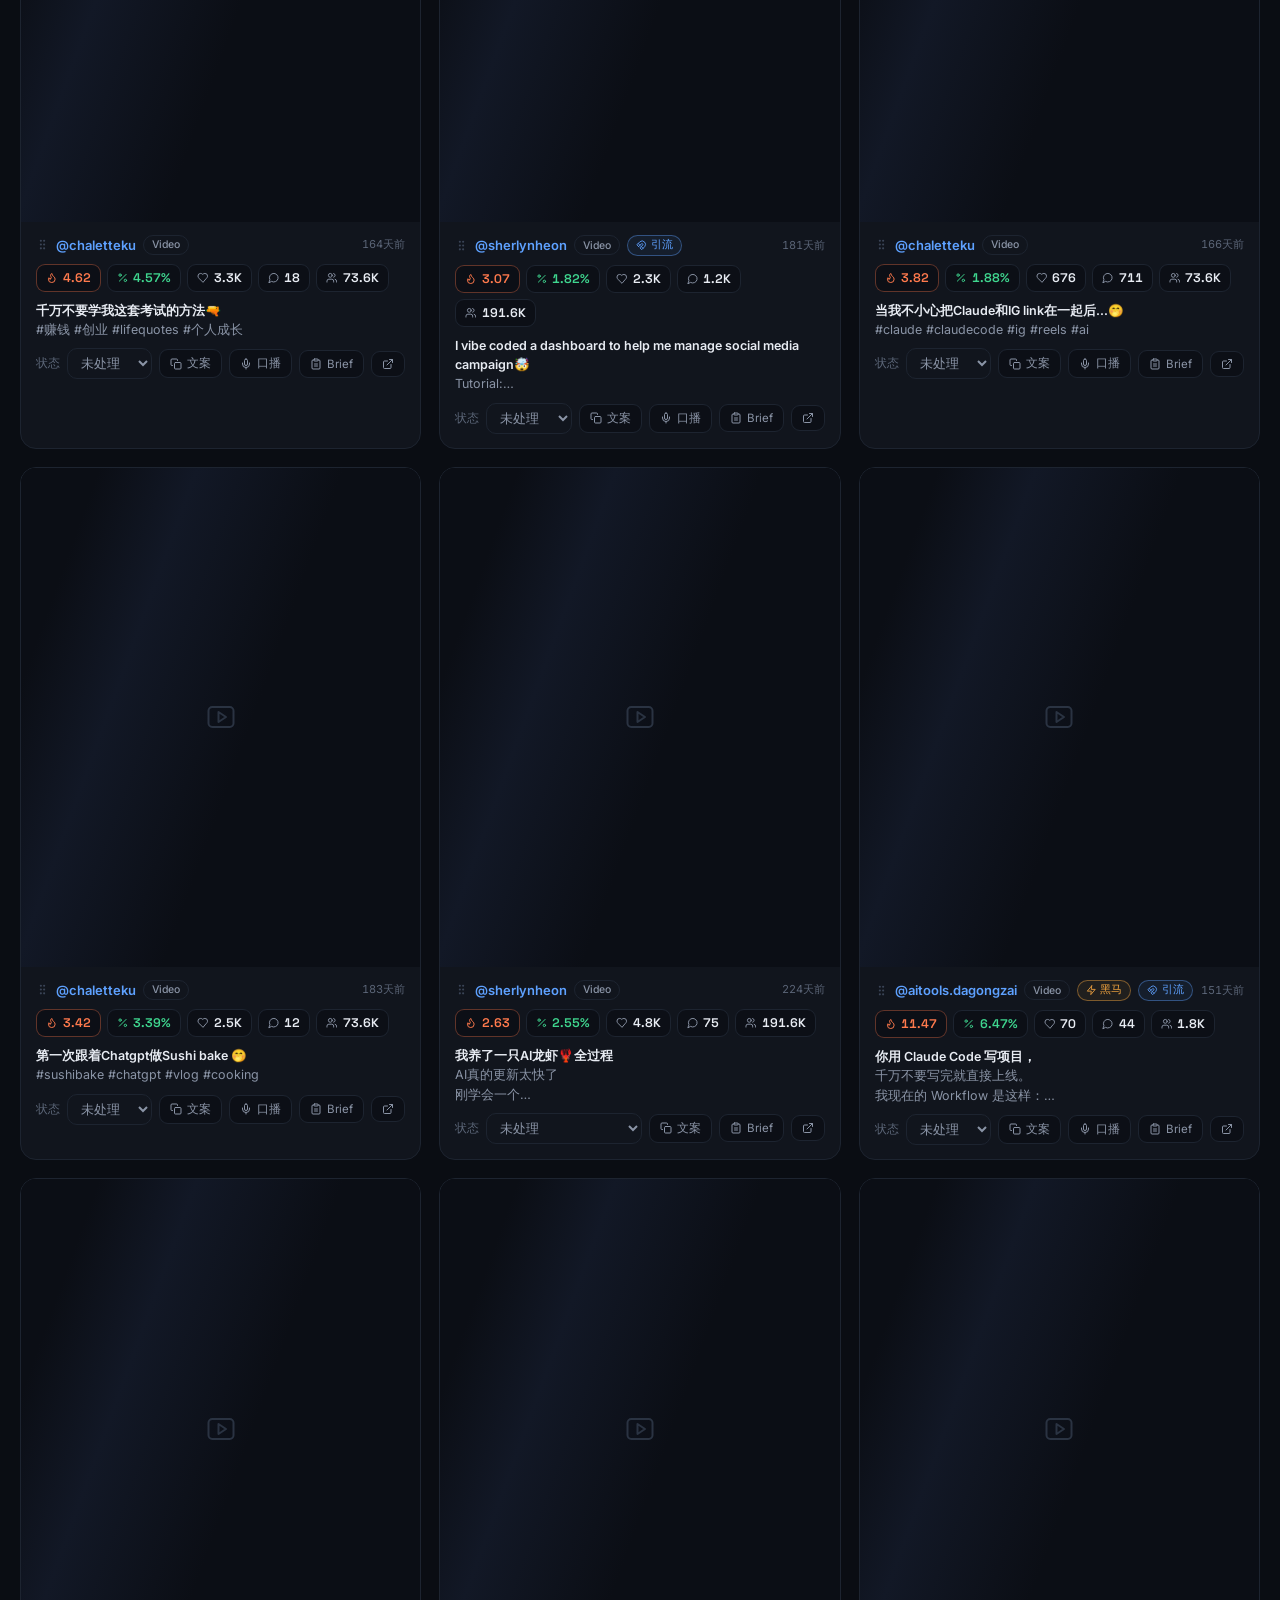
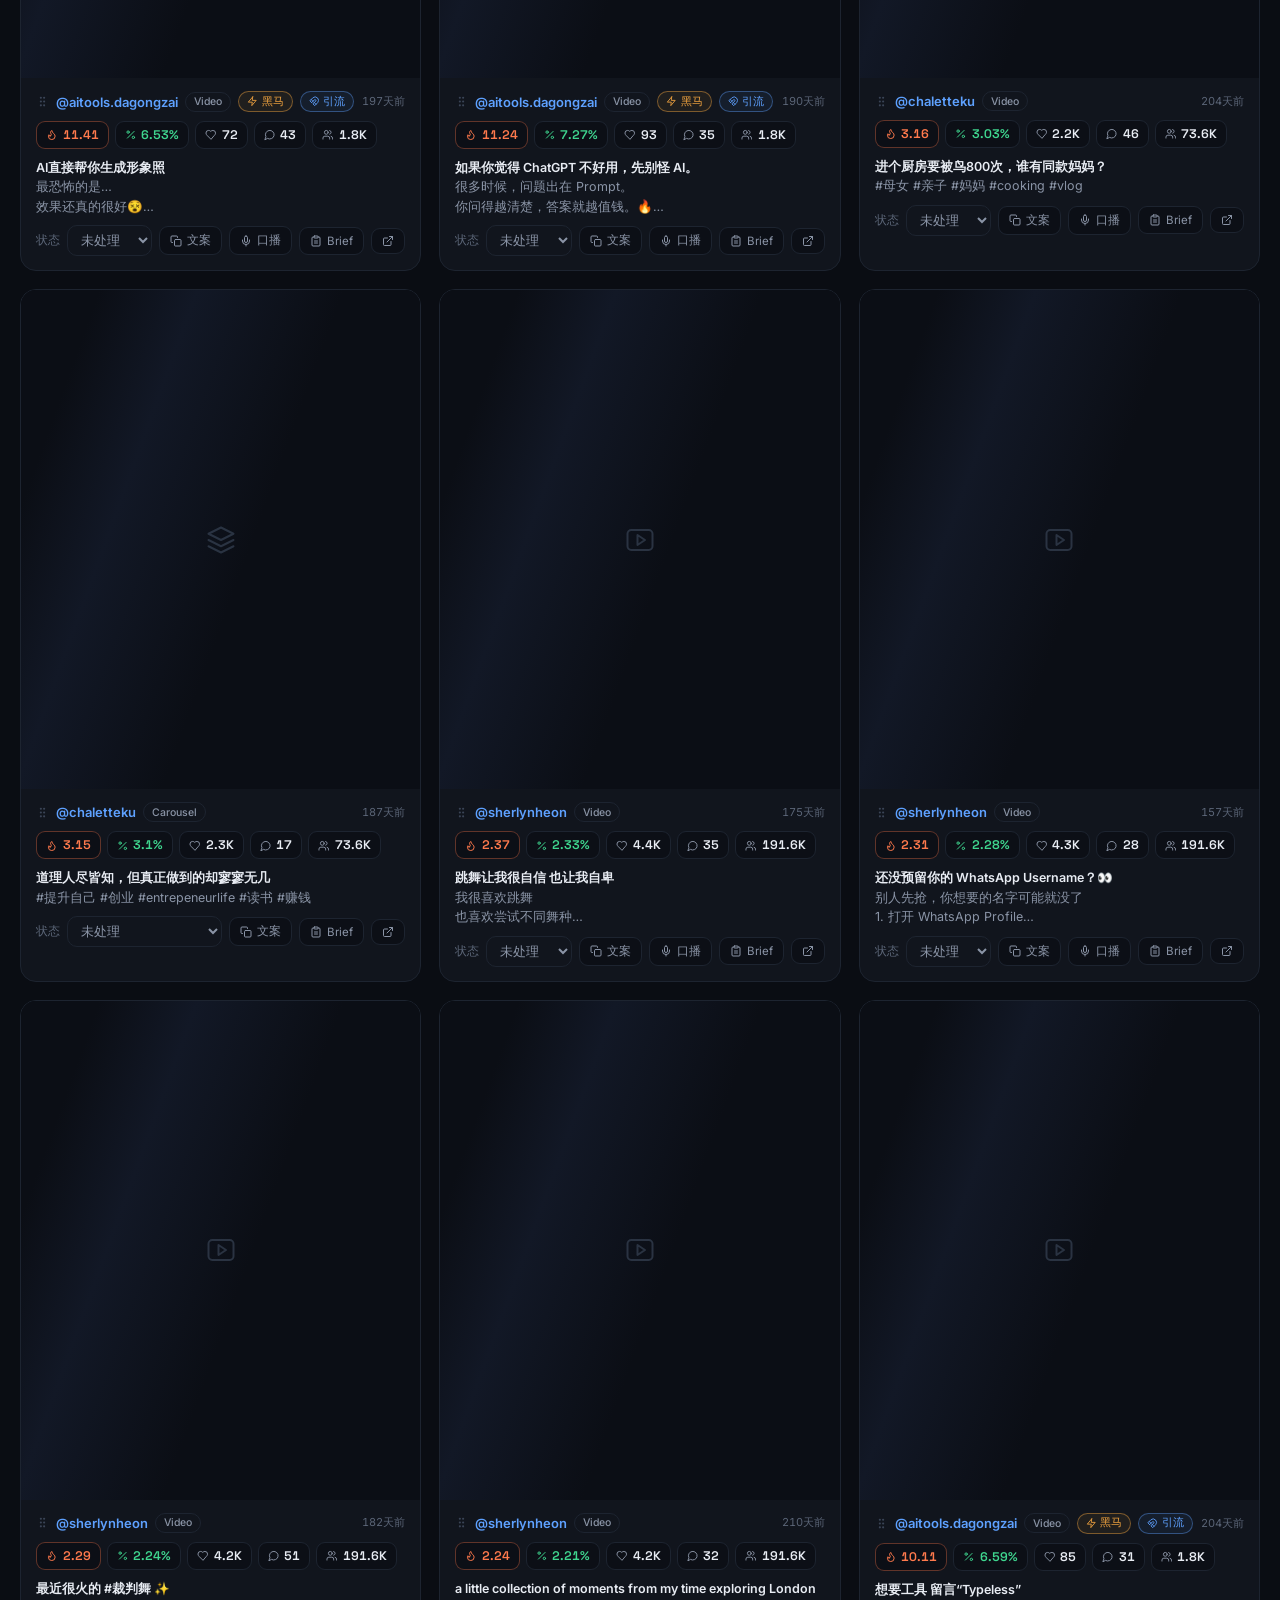
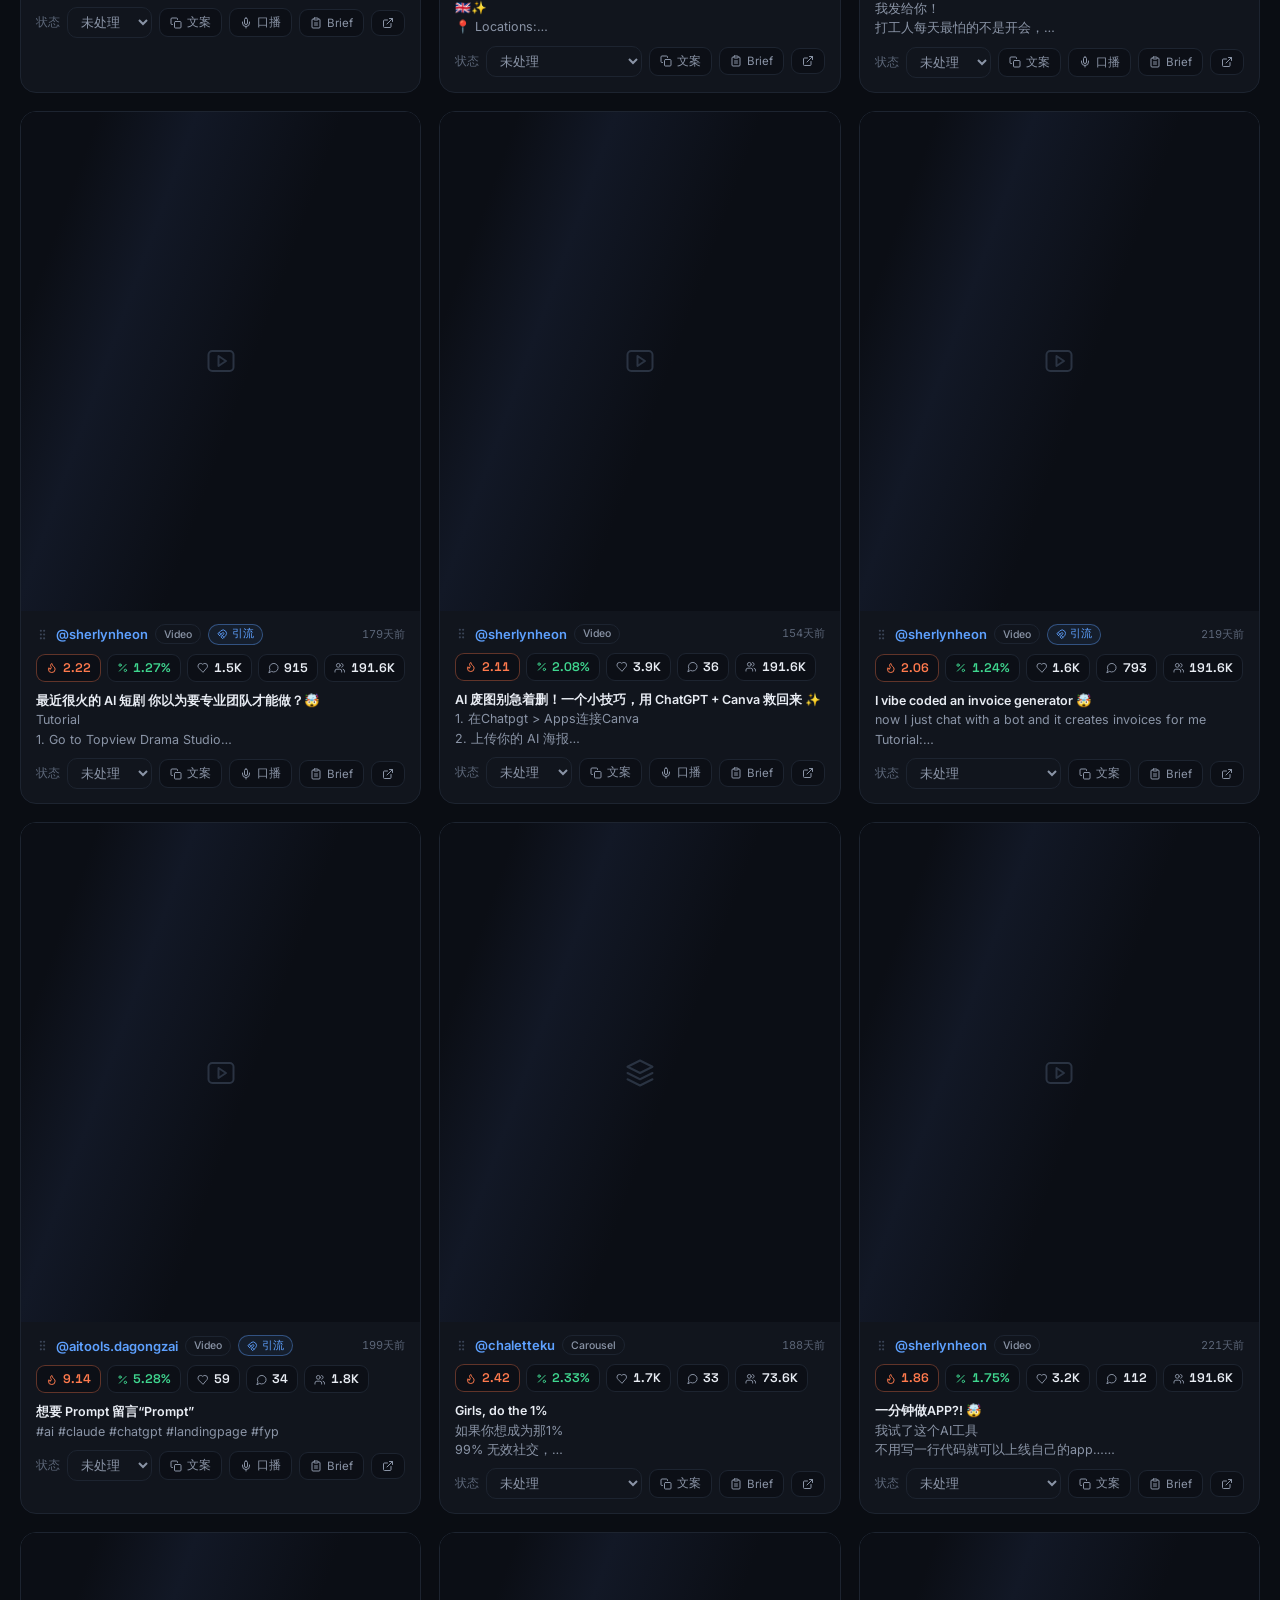
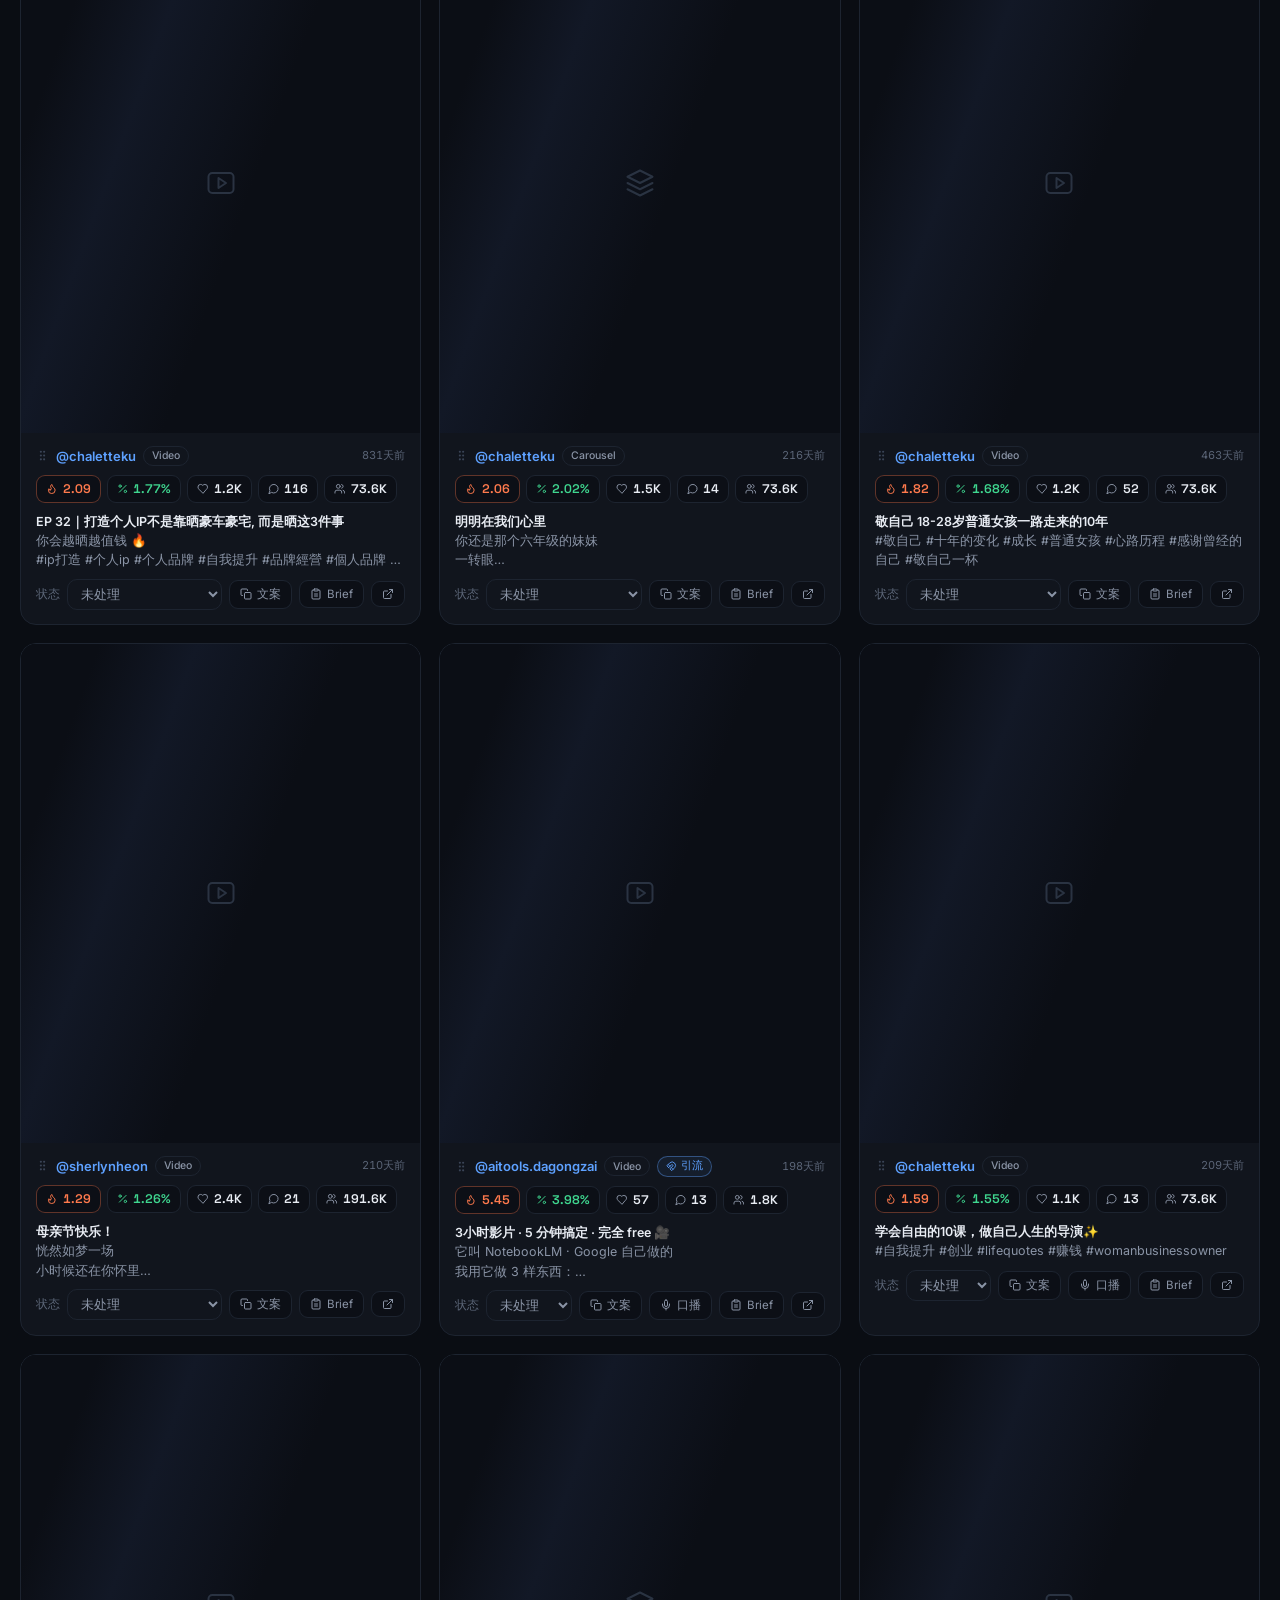
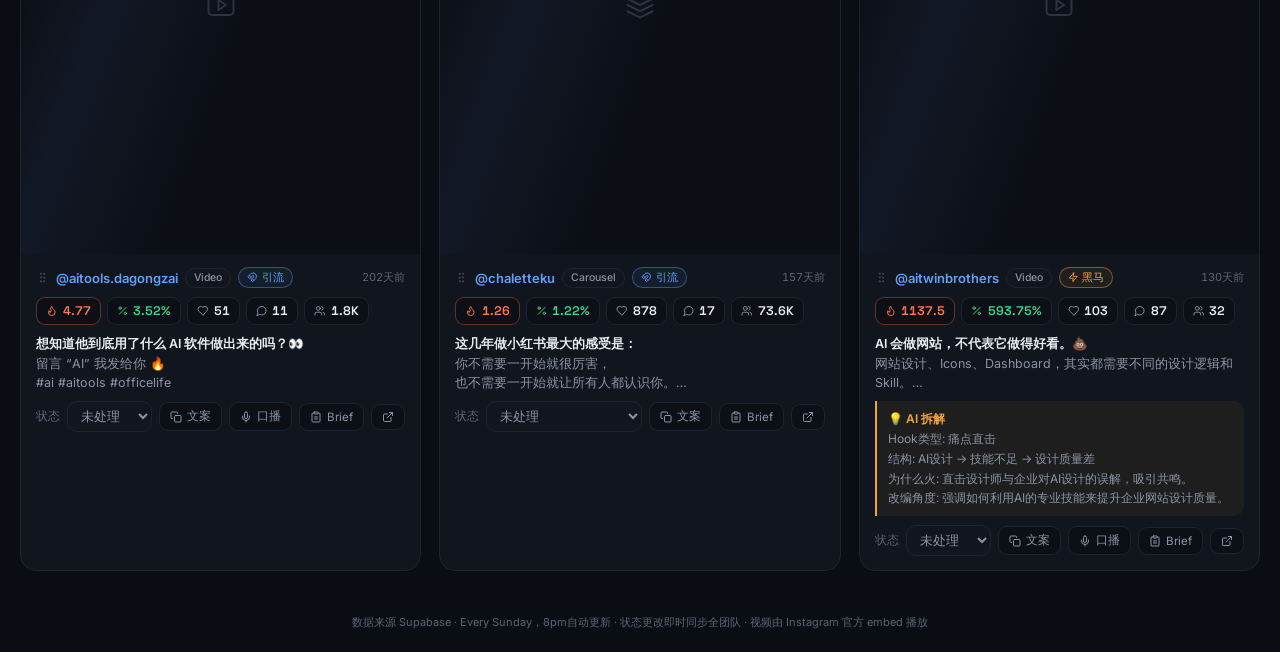
==== commit 5b9dfe3a: "Update dashboard [skip ci]" ====
--- a/docs/index.html
+++ b/docs/index.html
@@ -253,13 +253,13 @@
 </main>
 <footer>数据来源 Supabase · Every Sunday，8pm自动更新 · 状态更改即时同步全团队 · 视频由 Instagram 官方 embed 播放</footer>
 <div id="toast"></div>
-<script id="data" type="application/json">[{"id": "DbYCt2ritzo", "tracker": "AI广告成本减半实战营 竞对", "competitor": "aitwinbrothers", "caption": "AI 会做网站，不代表它做得好看。💩\n\n网站设计、Icons、Dashboard，其实都需要不同的设计逻辑和 Skill。\n\n如果只用一个通用 Skill，出来的东西很可能就是——功能有了，但设计一言难尽。😂\n\n问题不一定是 AI 不够强，而是你有没有用对 Skill。\n\n想要我整理好的 Website Skills？\n\n在下面评论「我想要」👇\n\n#AI设计 #网站设计 #网页设计 #AI工具 #人工智能 #设计技巧 #WebsiteDesign", "transcript": "哇 这不做Dashboard这样美啊一句话吧 我们在AI里面不要骗我啦 我自己也做出来的东西都没有这样子这样子就是你们有用对AI嘛写那个Dashboard全部都是那种普普通通像2010年的Amy dashboard这样子我skill啊 不只是可以做website可以做这样子的 还可以做这样子的而且还可以做picture讲做 怎么我做整Paxi这样子的呗你要用skill我们有这个东西叫Friend Taste Design它可以把一些我要的icons啊phones啊 spacing很重要的这些东西 你这全部给AI去做的话做Paxi这样子的呗所以不是AI自由发挥啦不是自由发挥的呗我本身也是design出家的嘛然后你用什么model去做你用套来做design但是你要用对的skill做这种界面的 是一个skill你做landing page 是一个skill你做Dashboard 是另外一个skill都是一个model哦 搞顶到晚的嘞所以你的Dashboard出来好像paxi样子的呗都是skill来的啦我们是做website起家的所以我们把我们10多年的经验放进一个skill里面所以现在我们做Dashboard都是一件生存用我们自己的skill想要的朋友们comment我想要我送给你", "brk": "Hook类型: 痛点直击  \n结构: AI设计 → 技能不足 → 设计质量差  \n为什么火: 直击设计师与企业对AI设计的误解，吸引共鸣。  \n改编角度: 强调如何利用AI的专业技能来提升企业网站设计质量。", "tags": "AI设计, 网站设计, 网页设计, AI工具, 人工智能, 设计技巧, WebsiteDesign", "bait": false, "type": "Video", "likes": 103, "comments": 87, "er": 593.75, "followers": 32, "date": "2026-07-29", "url": "https://www.instagram.com/p/DbYCt2ritzo/", "video": true, "ratio": 0, "score": 1137.5, "status": "未处理", "x": 0}, {"id": "DGDBiPlvJtT", "tracker": "AI广告成本减半实战营 竞对", "competitor": "sherlynheon", "caption": "Summarising the 2hrs class video content in 1 min?! ✨Gen Z mastering it! \n\nFollow for more AI hack🤖\n\n#ai #tips #learning #class #summary #hack #demo #school #tutorial", "transcript": "구독과 좋아요 눌러주세요!", "brk": "Hook类型: 身份共鸣  \n结构: 2小时课程内容 → 1分钟总结 → Gen Z掌握技巧  \n为什么火: 以轻松有趣的方式传达高效学习的能力。  \n改编角度: 教企业和自由职业者如何利用AI快速总结会议和项目，提高工作效率。", "tags": "ai, tips, learning, class, summary, hack, demo, school, tutorial", "bait": false, "type": "Video", "likes": 55674, "comments": 129, "er": 29.13, "followers": 191582, "date": "2025-02-14", "url": "https://www.instagram.com/p/DGDBiPlvJtT/", "video": true, "ratio": 0, "score": 29.26, "status": "未处理", "x": 1.5}, {"id": "DbXPylVJhX2", "tracker": "AI广告成本减半实战营 竞对", "competitor": "aitools.dagongzai", "caption": "ChatGPT尽然可以做到这样！😰😨\n留言“Motion” 我发link给你🔥", "transcript": "�", "brk": "", "tags": "", "bait": true, "type": "Video", "likes": 168, "comments": 90, "er": 14.65, "followers": 1761, "date": "2026-07-29", "url": "https://www.instagram.com/p/DbXPylVJhX2/", "video": true, "ratio": 0, "score": 24.87, "status": "未处理", "x": 0}, {"id": "DbFFGOJpT5y", "tracker": "AI广告成本减半实战营 竞对", "competitor": "aitools.dagongzai", "caption": "只要一个文件，就能把 Claude Code 准确率从 65% 提升到 94%。\n\n你知道 Andrej Karpathy 吗？\n\n他是 OpenAI 的创始成员之一，\n最近也加入了 Anthropic，\n也是 AI 圈最有影响力的人物之一。\n\n他曾经吐槽 AI Coding Agent 最让人受不了的 3 件事：\n\n❌ 第一，不确定的时候，不会问，反而自己乱猜。\n\n❌ 第二，明明很简单，却喜欢把事情复杂化。\n\n❌ 第三，还会去改你根本没有叫它改的代码。\n\n后来有人把这三个原则，\n整理成一个 CLAUDE.md 文件。\n\n只要把这个文件放进你的项目资料夹，\n每次 Claude Code 开启新 Session 时，\n都会自动读取这些规则。\n\n很多开发者表示，\n这样做之后，Claude Code 的表现明显提升，\n据分享，准确率从大约 65% 提升到 94%。\n\n想拿这个文件和安装教学？\n\n留言「Karpathy」，我直接发给你。 🚀", "transcript": "只需要安裝一個文件就可以把AI寫庫的準確率從65%提高到94%最近有一個很好的Clockwork指令文件它的背後的概念來自AI大神Andre Capiti他之前有分享過他自己最不能頂對AI變成諸手的想個問題第一就是他不確定的時候他不問然後直接把你亂猜第二就是他明明一個很簡單的東西可是他卻把你做得很複雜第三就是最嚴重的就是你明明有在他做過的東西可是他卻把你去自己做掉了後來有人把這三個問題整理成一個這個文件會告訴AI不確定的東西就顯問不要自己去亂亂做一個假設第二個就是如果可以簡單處理的話就不要做到太複雜第三個就是他只改用戶指定的部分其他的代碼還都不易去自動去亂改使用的方法也很簡單你只需要把這個文件讀進你的項目文件夾然後各個每一次開始工作的時候它就會自動讀取裡面的規則當然就是從65%到94%的這個數據不一定每一個項目都會有這樣的效果不過這套房卡的確可以大量去減少就是AI理解的錯誤還有就是之前過去的這個編寫的問題顯而拿到這個完整的文件留言Cupiti我留言發給你", "brk": "Hook类型: 痛点直击  \n结构: 从用户面临的AI代码问题 → 提供解决方案CLAUDE.md → 显著提升准确率  \n为什么火: 直接解决开发者常见问题，效果显著，吸引求知欲。  \n改编角度: 强调使用AI工具来提高企业决策效率，分享具体成功案例和操作指南。", "tags": "", "bait": true, "type": "Video", "likes": 95, "comments": 104, "er": 11.3, "followers": 1761, "date": "2026-07-22", "url": "https://www.instagram.com/p/DbFFGOJpT5y/", "video": true, "ratio": 0, "score": 23.11, "status": "未处理", "x": 0}, {"id": "DUdaQG3E22a", "tracker": "AI广告成本减半实战营 竞对", "competitor": "sherlynheon", "caption": "Guys go get the source code from him @hohjiada for the upcoming Valentine’s 🤣\n\n#valentine #gift #website #vibecoding", "transcript": "B take someن theder", "brk": "Hook类型: 展示成果  \n结构: <展示代码 → 提供实用情景 → 鼓励观众行动>  \n为什么火: 通过幽默和实用性吸引观众，增加互动性。  \n改编角度: 制作案例视频，展示如何用AI优化企业流程，吸引老板和自由职业者的注意。", "tags": "valentine, gift, website, vibecoding", "bait": false, "type": "Video", "likes": 36451, "comments": 208, "er": 19.13, "followers": 191582, "date": "2026-02-07", "url": "https://www.instagram.com/p/DUdaQG3E22a/", "video": true, "ratio": 0, "score": 19.35, "status": "未处理", "x": 1.0}, {"id": "DasVVfpk_ZV", "tracker": "AI广告成本减半实战营 竞对", "competitor": "chaletteku", "caption": "希望我们都能慢慢练习：少一点抱怨，多一点感恩\n看见问题，也看见生活里已经拥有的幸运\n\n#工作 #生活 #感恩 #成长", "transcript": "", "brk": "", "tags": "工作, 生活, 感恩, 成长", "bait": false, "type": "Carousel", "likes": 5042, "comments": 56, "er": 6.93, "followers": 73579, "date": "2026-07-12", "url": "https://www.instagram.com/p/DasVVfpk_ZV/", "video": false, "ratio": 0, "score": 7.08, "status": "未处理", "x": 0}, {"id": "DFR_lkWvA4U", "tracker": "AI广告成本减半实战营 竞对", "competitor": "sherlynheon", "caption": "| Got My Fast Track PhD Offer! 😭\n\nAfter graduating, I quit my 9-to-5 job. At first, I thought I was chasing something bigger, but honestly? I had no clue what l was doing. I felt lost, stressed, and stuck.\n\nThen I decided I couldn’t stay like that forever-I had to try something. That’s when I started exploring Al. I got into using Al tools for content creation, design, and even organizing my daily life. I didn’t have a clear plan, but these small experiments started to give me a sense of direction. Bit by bit, I began to feel more confident.\n\nEventually, I had this thought: What if I could take this interest in Al and turn it into something bigger? That’s when the idea of applying for a PhD hit me. The process involved writing applications, reaching out to professors, and going through interviews and assessments. I’m so excited to say I got the offer!\n\nTo anyone out there who’s feeling stuck: don’t be afraid to take that first step, even if you’re unsure. Sometimes, that’s all it takes", "transcript": "", "brk": "Hook类型: 身份共鸣  \n结构: 迷茫 → 探索AI → 转变为PhD申请  \n为什么火: 真实分享的个人成长故事引起共鸣。  \n改编角度: 用AI工具协助企业主和freelancer，帮助他们找到新的职业方向和信心。", "tags": "offer, phd, journey, story, ai, study, uni, upm", "bait": false, "type": "Video", "likes": 11682, "comments": 221, "er": 6.21, "followers": 191582, "date": "2025-01-26", "url": "https://www.instagram.com/p/DFR_lkWvA4U/", "video": true, "ratio": 0, "score": 6.44, "status": "未处理", "x": 0.3}]</script>
+<script id="data" type="application/json">[{"id": "DbYCt2ritzo", "tracker": "AI广告成本减半实战营 竞对", "competitor": "aitwinbrothers", "caption": "AI 会做网站，不代表它做得好看。💩\n\n网站设计、Icons、Dashboard，其实都需要不同的设计逻辑和 Skill。\n\n如果只用一个通用 Skill，出来的东西很可能就是——功能有了，但设计一言难尽。😂\n\n问题不一定是 AI 不够强，而是你有没有用对 Skill。\n\n想要我整理好的 Website Skills？\n\n在下面评论「我想要」👇\n\n#AI设计 #网站设计 #网页设计 #AI工具 #人工智能 #设计技巧 #WebsiteDesign", "transcript": "哇 这不做Dashboard这样美啊一句话吧 我们在AI里面不要骗我啦 我自己也做出来的东西都没有这样子这样子就是你们有用对AI嘛写那个Dashboard全部都是那种普普通通像2010年的Amy dashboard这样子我skill啊 不只是可以做website可以做这样子的 还可以做这样子的而且还可以做picture讲做 怎么我做整Paxi这样子的呗你要用skill我们有这个东西叫Friend Taste Design它可以把一些我要的icons啊phones啊 spacing很重要的这些东西 你这全部给AI去做的话做Paxi这样子的呗所以不是AI自由发挥啦不是自由发挥的呗我本身也是design出家的嘛然后你用什么model去做你用套来做design但是你要用对的skill做这种界面的 是一个skill你做landing page 是一个skill你做Dashboard 是另外一个skill都是一个model哦 搞顶到晚的嘞所以你的Dashboard出来好像paxi样子的呗都是skill来的啦我们是做website起家的所以我们把我们10多年的经验放进一个skill里面所以现在我们做Dashboard都是一件生存用我们自己的skill想要的朋友们comment我想要我送给你", "brk": "Hook类型: 痛点直击  \n结构: AI设计 → 技能不足 → 设计质量差  \n为什么火: 直击设计师与企业对AI设计的误解，吸引共鸣。  \n改编角度: 强调如何利用AI的专业技能来提升企业网站设计质量。", "tags": "AI设计, 网站设计, 网页设计, AI工具, 人工智能, 设计技巧, WebsiteDesign", "bait": false, "type": "Video", "likes": 103, "comments": 87, "er": 593.75, "followers": 32, "date": "2026-07-29", "url": "https://www.instagram.com/p/DbYCt2ritzo/", "video": true, "ratio": 0, "score": 1137.5, "status": "未处理", "x": 0}, {"id": "DZG3D12p14W", "tracker": "AI广告成本减半实战营 竞对", "competitor": "aitools.dagongzai", "caption": "我把40 个最实用的工作提示词整理好了 留言”slash”\n\n关注我，继续解锁更多 AI 实战技巧！\n\n#chatgpt #aitools", "transcript": "你不知道KTBT得著十代隱藏提示詞直接讓AI衝鳴十倍只需要在你的Prom前面輸入這些提示詞你直接超越七十八千的人slash no fluff不要廢話直接講重點slash symbol用最簡單的方式解釋slash step by step一步一步的拆解這個是我最常用的提示詞slash illify用五歲小孩都懂的方式解釋slash improve幫我優化到最好的版本slash example幫我提供真實的案例slash buy spot幫我找出忽略的問題slash framework用狂價思維分析slash cross-encodes幫我分析優缺點slash action plan不要只是給我領導直接給我執行計畫我另外還把你們準備了40個超好用的CHATGBT提示詞只需要comment slash我就會發給你", "brk": "", "tags": "chatgpt, aitools", "bait": true, "type": "Video", "likes": 2360, "comments": 820, "er": 180.58, "followers": 1761, "date": "2026-06-03", "url": "https://www.instagram.com/p/DZG3D12p14W/", "video": true, "ratio": 0, "score": 273.71, "status": "未处理", "x": 23.9}, {"id": "DZ8wqBTCcOw", "tracker": "AI广告成本减半实战营 竞对", "competitor": "aitools.dagongzai", "caption": "很多人都知道 Claude 很强，\n但很少人知道，Claude 真正强的是 Skills。\n\n装对 Skills 后，Claude 不只是聊天 AI，\n它可以帮你做营销、写文案、做 SEO、生成图片、做视频，甚至处理工作流程。\n\n这支影片我分享了几个我每天都在用的 Claude Skills，\n如果你也想要完整文件和安装清单，\n留言 skill，我发给你。\n\n#ai #claude", "transcript": "", "brk": "", "tags": "ai, claude", "bait": true, "type": "Video", "likes": 575, "comments": 926, "er": 85.24, "followers": 1761, "date": "2026-06-24", "url": "https://www.instagram.com/p/DZ8wqBTCcOw/", "video": true, "ratio": 0, "score": 190.4, "status": "未处理", "x": 16.6}, {"id": "DY02lDspcOj", "tracker": "AI广告成本减半实战营 竞对", "competitor": "aitools.dagongzai", "caption": "ChatGPT 不开这些设定 = 白用。🤯\n\n很多人以为 ChatGPT 就只是“问问题”。\n但真正会用的人，是把它变成自己的 AI 助理 / 顾问 / 员工。\n\n第一次用，先把这几个打开：\n✅ Custom Instructions（让它懂你是谁）\n✅ Memory（不用每次重新解释）\n✅ Voice Mode（想到什么直接讲）\n✅ Gmail / Calendar / Drive（工作效率直接起飞）\n\n我自己最常用的是 Voice Mode。\n突然有 idea、要 brainstorm、整理工作思路，直接开讲，比打字快很多。 🎤\n\n你现在最常拿 ChatGPT 来做什么？\n留言告诉我👇\n\n#chatgpt #ai #artificialintelligence #aitools #productivity", "transcript": "如果你用CHBT 但是沒有開這幾個設定的話你只是用了37%的功能第一個開啟的功能就是 Custom Instruction告訴它你是誰 這個很重要讓它知道你是做什麼工作的然後你想要它的回答方式是什麼你需要怎樣的分你開了這一次的設定它以後每個回答它都會幫你去優化CHBT 直接變成0幾倍第二個 一定要開 Memory你不開的話 你每一次都要重新講我是誰 我做什麼超級浪費時間如果你是有做唱器項目的這個是最好用的因為它可以知道你前面問過什麼第三個 Voice Mode99%的人不知道這個有多爽開車 走路 突然有 Ideal 你直接講給他聽想到內容 工作安排 有什麼想法直接用語音告訴CHBT他馬上把你的 Ideal 生成出來第四個 連結你的 Gmail Calendar Drive他直接幫你看郵件 整理文件還有拍你的 Schedule所以還讓你的工作效率直接起飛很多人以為CHBT只是問問題但是很多真正會用的人都已經把它當成它的員工來用了", "brk": "", "tags": "chatgpt, ai, artificialintelligence, aitools, productivity", "bait": true, "type": "Video", "likes": 1021, "comments": 14, "er": 58.77, "followers": 1761, "date": "2026-05-27", "url": "https://www.instagram.com/p/DY02lDspcOj/", "video": true, "ratio": 0, "score": 60.36, "status": "未处理", "x": 5.3}, {"id": "DGDBiPlvJtT", "tracker": "AI广告成本减半实战营 竞对", "competitor": "sherlynheon", "caption": "Summarising the 2hrs class video content in 1 min?! ✨Gen Z mastering it! \n\nFollow for more AI hack🤖\n\n#ai #tips #learning #class #summary #hack #demo #school #tutorial", "transcript": "구독과 좋아요 눌러주세요!", "brk": "Hook类型: 身份共鸣  \n结构: 2小时课程内容 → 1分钟总结 → Gen Z掌握技巧  \n为什么火: 以轻松有趣的方式传达高效学习的能力。  \n改编角度: 教企业和自由职业者如何利用AI快速总结会议和项目，提高工作效率。", "tags": "ai, tips, learning, class, summary, hack, demo, school, tutorial", "bait": false, "type": "Video", "likes": 55674, "comments": 129, "er": 29.13, "followers": 191590, "date": "2025-02-14", "url": "https://www.instagram.com/p/DGDBiPlvJtT/", "video": true, "ratio": 0, "score": 29.26, "status": "未处理", "x": 12.5}, {"id": "DZfnD61ph6X", "tracker": "AI广告成本减半实战营 竞对", "competitor": "aitools.dagongzai", "caption": "🔥 Claude + Canva = The Perfect Combo\n\n1️⃣ Open Claude\n2️⃣ Type what you want\n3️⃣ Click Open in Canva\n4️⃣ Make a few tweaks\n\nDone. ✅\n\nCreating a poster used to take 1 hour.\nNow it takes less than 5 minutes.\n\nComment “CANVA” and I’ll send you the prompt. 👇\n\n#claude #ai #canva", "transcript": "", "brk": "", "tags": "claude, ai, canva", "bait": true, "type": "Video", "likes": 327, "comments": 39, "er": 20.78, "followers": 1761, "date": "2026-06-12", "url": "https://www.instagram.com/p/DZfnD61ph6X/", "video": true, "ratio": 0, "score": 25.21, "status": "未处理", "x": 2.2}, {"id": "DbXPylVJhX2", "tracker": "AI广告成本减半实战营 竞对", "competitor": "aitools.dagongzai", "caption": "ChatGPT尽然可以做到这样！😰😨\n留言“Motion” 我发link给你🔥", "transcript": "�", "brk": "", "tags": "", "bait": true, "type": "Video", "likes": 168, "comments": 91, "er": 14.71, "followers": 1761, "date": "2026-07-29", "url": "https://www.instagram.com/p/DbXPylVJhX2/", "video": true, "ratio": 0, "score": 25.04, "status": "未处理", "x": 2.2}, {"id": "DbFFGOJpT5y", "tracker": "AI广告成本减半实战营 竞对", "competitor": "aitools.dagongzai", "caption": "只要一个文件，就能把 Claude Code 准确率从 65% 提升到 94%。\n\n你知道 Andrej Karpathy 吗？\n\n他是 OpenAI 的创始成员之一，\n最近也加入了 Anthropic，\n也是 AI 圈最有影响力的人物之一。\n\n他曾经吐槽 AI Coding Agent 最让人受不了的 3 件事：\n\n❌ 第一，不确定的时候，不会问，反而自己乱猜。\n\n❌ 第二，明明很简单，却喜欢把事情复杂化。\n\n❌ 第三，还会去改你根本没有叫它改的代码。\n\n后来有人把这三个原则，\n整理成一个 CLAUDE.md 文件。\n\n只要把这个文件放进你的项目资料夹，\n每次 Claude Code 开启新 Session 时，\n都会自动读取这些规则。\n\n很多开发者表示，\n这样做之后，Claude Code 的表现明显提升，\n据分享，准确率从大约 65% 提升到 94%。\n\n想拿这个文件和安装教学？\n\n留言「Karpathy」，我直接发给你。 🚀", "transcript": "只需要安裝一個文件就可以把AI寫庫的準確率從65%提高到94%最近有一個很好的Clockwork指令文件它的背後的概念來自AI大神Andre Capiti他之前有分享過他自己最不能頂對AI變成諸手的想個問題第一就是他不確定的時候他不問然後直接把你亂猜第二就是他明明一個很簡單的東西可是他卻把你做得很複雜第三就是最嚴重的就是你明明有在他做過的東西可是他卻把你去自己做掉了後來有人把這三個問題整理成一個這個文件會告訴AI不確定的東西就顯問不要自己去亂亂做一個假設第二個就是如果可以簡單處理的話就不要做到太複雜第三個就是他只改用戶指定的部分其他的代碼還都不易去自動去亂改使用的方法也很簡單你只需要把這個文件讀進你的項目文件夾然後各個每一次開始工作的時候它就會自動讀取裡面的規則當然就是從65%到94%的這個數據不一定每一個項目都會有這樣的效果不過這套房卡的確可以大量去減少就是AI理解的錯誤還有就是之前過去的這個編寫的問題顯而拿到這個完整的文件留言Cupiti我留言發給你", "brk": "Hook类型: 痛点直击  \n结构: 从用户面临的AI代码问题 → 提供解决方案CLAUDE.md → 显著提升准确率  \n为什么火: 直接解决开发者常见问题，效果显著，吸引求知欲。  \n改编角度: 强调使用AI工具来提高企业决策效率，分享具体成功案例和操作指南。", "tags": "", "bait": true, "type": "Video", "likes": 95, "comments": 104, "er": 11.3, "followers": 1761, "date": "2026-07-22", "url": "https://www.instagram.com/p/DbFFGOJpT5y/", "video": true, "ratio": 0, "score": 23.11, "status": "未处理", "x": 2.0}, {"id": "DUdaQG3E22a", "tracker": "AI广告成本减半实战营 竞对", "competitor": "sherlynheon", "caption": "Guys go get the source code from him @hohjiada for the upcoming Valentine’s 🤣\n\n#valentine #gift #website #vibecoding", "transcript": "B take someن theder", "brk": "Hook类型: 展示成果  \n结构: <展示代码 → 提供实用情景 → 鼓励观众行动>  \n为什么火: 通过幽默和实用性吸引观众，增加互动性。  \n改编角度: 制作案例视频，展示如何用AI优化企业流程，吸引老板和自由职业者的注意。", "tags": "valentine, gift, website, vibecoding", "bait": false, "type": "Video", "likes": 36451, "comments": 208, "er": 19.13, "followers": 191590, "date": "2026-02-07", "url": "https://www.instagram.com/p/DUdaQG3E22a/", "video": true, "ratio": 0, "score": 19.35, "status": "未处理", "x": 8.3}, {"id": "DYqlD5zRmKK", "tracker": "AI广告成本减半实战营 竞对", "competitor": "chaletteku", "caption": "不是所有问题都需要回答的☺️\n\n#认知 #人性 #自我成长 #赚钱", "transcript": "我跟你講你千萬不要隨便去回答別人問的那種很chip的問題這樣才算很chip的問題首先第一種就是沒有邊界感的問題你一個月賺多少錢你家裡都是做什麼的會問出這種問題的人啊他不是蠢20塊因為一個正常人他是不一定這樣來問你了就算他真的很好奇他可能也會暗中觀察你他不會直接到你面前來問你第二種特別狂放的問題比如說很多人會問我欸 現在呢我要怎樣賺錢欸 你去C1也可以賺錢你看 你永遠都不知道你想要的答案不是回答的人的問題是你問的人的問題這種人不喜歡思考就算你跟他講怎樣賺啊他也不會去做的因為對於這種人來講他會問這種問題他只要一步等天的人他永遠都是沒有資訊因為他沒有奈力想要問出這樣的問題第三種就是那種隨便你去Google AI問一下就可以問的問題就沒有什麼請過一個人他就會問但是S要講auto上不是S要講花格子需要問我嗎問就問一點高級的問題所以你看到嗎一個人問問題這些提前這個人到底有沒有賺錢不是什麼問題都要去回答的每個人的時間能量整理都是有限的所以如果你沒有去Fill the別人問的問題人家問什麼你就答什麼最後你就會發現到你已經沒有精力好時間去做更大的決策所以不要讓這些廉價的問題吞種你的能量不用害怕拒絕或者沒有回答別人的問題因為這個世界上90%的人你都得罪得起", "brk": "", "tags": "认知, 人性, 自我成长, 赚钱", "bait": false, "type": "Video", "likes": 8659, "comments": 45, "er": 11.83, "followers": 73581, "date": "2026-05-23", "url": "https://www.instagram.com/p/DYqlD5zRmKK/", "video": true, "ratio": 0, "score": 11.95, "status": "未处理", "x": 3.8}, {"id": "DaiL2vhJsuc", "tracker": "AI广告成本减半实战营 竞对", "competitor": "aitools.dagongzai", "caption": "你用 Claude Code 写项目，\n千万不要写完就直接上线。\n\n我现在的 Workflow 是这样：\n\nClaude Code 负责开发，\nCodex 负责 Review，\n然后让两个 AI 互相辩论。\n\n一个 AI 写 Code，\n另一个 AI 专门找 Bug、找漏洞、挑战设计。\n\n想要完整安装流程和指令，\n留言 “Code”我发你懒人包。", "transcript": "如果你再使用CodeCode你一定要尝试这个CodeReview workflow让你install完这个skill让CodeCode写完Code后它可以直接让CodeDestReview可以让两个AI互相电论吵架早出吧让最后产生的CodeQuality提升一个level只要安装OpenAI官方的CodeDestBlock in CC再解决CodeDest的CLI只后再update再写debug command就能组成AI的CodeReview流程讲到完整的流程留言Code我传染了包给你", "brk": "", "tags": "", "bait": true, "type": "Video", "likes": 70, "comments": 44, "er": 6.47, "followers": 1761, "date": "2026-07-08", "url": "https://www.instagram.com/p/DaiL2vhJsuc/", "video": true, "ratio": 0, "score": 11.47, "status": "未处理", "x": 1.0}, {"id": "DYqV4mzpj1F", "tracker": "AI广告成本减半实战营 竞对", "competitor": "aitools.dagongzai", "caption": "AI直接帮你生成形象照\n\n最恐怖的是…\n效果还真的很好😵\n\n留言 “BananaPro“ 我分享链接\n\n#ai  #ai工具 #打工族 #形象照", "transcript": "我會擺Pose我會上鏡擁有高級的形象照沒你想像中那麼困難現在你可以遊覽這個網站裡面有不同風格的模板旅遊休閒商務然後你可以挑選你自己喜歡的模板然後Copy這個Prom我會丟去CHPT上傳我的照片還有丟我的Prom進去50秒60秒後圖片就可以生成了我怕你們點錯網站了如果想要知道Prom的網站請留言Banana Pro我會把連結給你", "brk": "", "tags": "ai, ai工具, 打工族, 形象照", "bait": true, "type": "Video", "likes": 72, "comments": 43, "er": 6.53, "followers": 1761, "date": "2026-05-23", "url": "https://www.instagram.com/p/DYqV4mzpj1F/", "video": true, "ratio": 0, "score": 11.41, "status": "未处理", "x": 1.0}, {"id": "DY9KOXTp6_w", "tracker": "AI广告成本减半实战营 竞对", "competitor": "aitools.dagongzai", "caption": "如果你觉得 ChatGPT 不好用，先别怪 AI。\n\n很多时候，问题出在 Prompt。\n\n你问得越清楚，答案就越值钱。🔥\n\n留言“ChatGPT”\n我发我的笔记给你🎊\n\n#ai #chatgpt #prompt #aitools #productivity", "transcript": "你不是不會用CHEKGPT你只是一直在給他爛的PROM第一個很多人犯的最多的錯誤問題問到太空不要寫幫我寫問案你要寫幫我寫一個針對老闆的META廣告文案語氣專業目的是讓他們在Waset諮詢我以前也是很時常犯這個錯誤問題問到太隨便可是我卻很期待AI給我一個很專業的答案第二個你們沒有給AI背景CHEKGPT根本不知道你的生意是什麼所以你要讓他知道你是誰你賣什麼你解決客戶的痛點是什麼你最終想要得到的結果是什麼很多人覺得CHEKGPT不準是因為他根本不知道你的情況所以你給他一句話他只可以套材他的答案都是給你都是拆的然後第三個是你們沒有給他FORMAT不要讓AI自由發揮直接告訴他給我三個表題給我五個BLOCKPOINT然後給我短句的風格還有就是適合REALS可以用的文案自從我用了這個FORMAT的格式過後我已經不用花時間去整理內容了因為AI已經知道我要的東西是什麼AI時代最值錢的技能不是會用AI而是你會跟AI去溝通如果你想要得到這一篇的筆記COMMENTCHEKGPT我會把筆記發給你", "brk": "", "tags": "ai, chatgpt, prompt, aitools, productivity", "bait": true, "type": "Video", "likes": 93, "comments": 35, "er": 7.27, "followers": 1761, "date": "2026-05-30", "url": "https://www.instagram.com/p/DY9KOXTp6_w/", "video": true, "ratio": 0, "score": 11.24, "status": "未处理", "x": 1.0}, {"id": "DaNR88Pk_9v", "tracker": "AI广告成本减半实战营 竞对", "competitor": "chaletteku", "caption": "你的整个人生，\n其实就是由无数个「20分钟而已」组成的\n\n你如何度过这些不起眼的时间，\n就会慢慢走向怎样的人生\n\n很多人都在等一个很大的改变，\n但真正拉开差距的，\n往往不是某个重大决定，\n而是每天那些看似普通的小时间\n\n20分钟看起来很短，\n但累计起来，\n就会变成很长的时间\n\n别小看你今天的每一个20分钟\n你的人生，\n就是这样一点一点被塑造出来的\n\n#创业 #短视频 #赚钱 #自我提升", "transcript": "", "brk": "", "tags": "创业, 短视频, 赚钱, 自我提升", "bait": false, "type": "Carousel", "likes": 8036, "comments": 39, "er": 10.97, "followers": 73581, "date": "2026-06-30", "url": "https://www.instagram.com/p/DaNR88Pk_9v/", "video": false, "ratio": 0, "score": 11.08, "status": "未处理", "x": 3.5}, {"id": "DYZz61Fp7H0", "tracker": "AI广告成本减半实战营 竞对", "competitor": "aitools.dagongzai", "caption": "想要工具 留言“Typeless”\n我发给你！\n\n打工人每天最怕的不是开会，\n是老板突然叫你 “reply this email ASAP” 😭\n\n英文怕太硬，中文翻译又怪怪的。\n直到我发现 Typeless 👀\n\n✅ 讲中文直接变英文\n✅ 帮你润稿，听起来更专业\n✅ 调整语气（formal / friendly 都可以）\n✅ 语音输入超快，懒人救星\n\n现在回 email 真的快很多 😂\n\n#aitools #打工人日常 #ai #OfficeLife #Typeless", "transcript": "如果你是打工人的話你一定要知道這個AI工具它真的可以幫你省兩個小時我最近用的這個AI工具它叫Typeless所以就是你講話的時候它幫你整理 還有它幫你寫它不是那一種垃圾語音轉文字它是真的好像人講出來的那一種OK 比我亂講一通呃等一下我要去買一個蘋果然後等一下我還要去買一個胡蘿蔔然後等一下我還要去買多一個橙子然後我等一下還要去呃等一下去買多一個蘋果然後我再去辦公室而且我覺得真的超級的快然後更剛我有重複嗯啊喔喔它已經幫我全部上掉了然後更剛我一次就重複我要買多一個蘋果它也都幫我去去除掉我覺得真的是很厲害可是我覺得這個AI最方便的就是你可以直接下載一個指令然後你直接把它翻譯成英文幫我把Highlight字變成英文如果你平常有寫email的需求的話你也可以把它變成email的格式把它變成email我覺得這個如果平常工作有在寫email的話這個絕對是閃耀你們的很多的事件最後一個我想分享的就是我覺得Tilers是一個很懂用戶設計的AI因為它有一個功能它是叫低於模式就是你只要講話非常的小它就有辦法去並被你講的內容是什麼如果你們對這個AI有興趣的話你們留言Tilers然後我把連結發給你", "brk": "", "tags": "aitools, 打工人日常, ai, OfficeLife, Typeless", "bait": true, "type": "Video", "likes": 85, "comments": 31, "er": 6.59, "followers": 1761, "date": "2026-05-16", "url": "https://www.instagram.com/p/DYZz61Fp7H0/", "video": true, "ratio": 0, "score": 10.11, "status": "未处理", "x": 0.9}, {"id": "DYlLnQLJt9w", "tracker": "AI广告成本减半实战营 竞对", "competitor": "aitools.dagongzai", "caption": "想要 Prompt 留言“Prompt”\n\n#ai #claude #chatgpt #landingpage  #fyp", "transcript": "如果我告訴你現在只需要用AI三分鐘就能做好一個網頁你信嗎以前我去做網頁的時候還需要去找設計師然後還要自己去寫內容然後還要自己去調Layout然後還要自己去按狀況可能如果你交給外包團隊的話基本上一個Landing Pass都基於在2000到3000塊的這個價錢現在你不用花那麼大的費用你就基本能把這個網頁去做出來的很多人問我這網頁應該是用City of Pity還是Clock呢我的答案是兩個都一起用City of Pity我拿來寫內容因為我覺得它的邏輯比較強比如Hitline怎麼寫比較吸引人offer怎麼拍FQ應該要放什麼City怎麼寫比較容易轉換Clock我基本都是拿它來做網頁設計它做Landing Pass的介面真的比較美然後它的Spacing和Ling Out整體高級感真的不錯我寫寫一個Prom在City of Pity幫我去寫Hitline幫我去寫整個Landing Pass的架構然後全部讀去Clock叫它幫我生成一個網頁幾分鐘後一個網頁就可以直接出來了整體上其實我覺得我已經非常的滿意了因為以前我做網頁的時候我還要在地去調Pading我要去調字體然後我要upbook圖片然後還有我要去看那個Mobile然後我要看那個DesktopView還有就是那個字的顏色我覺得現在它多用幾分鐘的時間幫你解決完這些全部我覺得真的是花了很多很多的時間然後你看它的Animation其實你交給外面去做微筆它可以做到講好的電影而且基本上有這些Animation的Web site然後再加上降多的Pading那一些去調整如果你想知道做網頁的Prom是什麼留言Prom然後我會把內容發給你", "brk": "", "tags": "ai, claude, chatgpt, landingpage, fyp", "bait": true, "type": "Video", "likes": 59, "comments": 34, "er": 5.28, "followers": 1761, "date": "2026-05-21", "url": "https://www.instagram.com/p/DYlLnQLJt9w/", "video": true, "ratio": 0, "score": 9.14, "status": "未处理", "x": 0.8}, {"id": "DYPND29TPDa", "tracker": "AI广告成本减半实战营 竞对", "competitor": "chaletteku", "caption": "普通人如何让自己跨越阶层？\n\n#赚钱 #自我提升 #创业 #思维 #mindset", "transcript": "23岁的时候我做银燈一个月只装1000块24岁一度没有收入那个时候的我根本就不敢讲后来我会创业会有自己的公司甚至年收入或百万因为那个时候的我和大多数的普通人一样迷茫没有方向不知道未来怎么办后来我发现了普通人想要反省不是突然变到很厉害而是先做对着三件事情第一先学会存钱很多人很喜欢讲一句话钱是壮来的不是存来的但是我要告诉你如果你留不住钱你根本很难便有钱以前也有人会告诉我你一定要想着买豪车买银牌你想为更有赚钱的动力那时候后来我发现了当你预望越多的时候人反而越容易变到很僵确起好慰会让你无法专注做出成功的决定真正厉害的人都很会控制自己也很会延迟满足钱不是哪来炫耀的钱是机会来的时候的子弹但机会出现你才有资本上作第二持续学习让你有能力解决更大的问题很多人在毕业后就停止成长了每天上班只想着几点放工周末去哪里玩怎样可以轻松一点老板给你多一点工作你就会觉得为什么是我但是你没有想过如果你今天没有能力没有一点责任感别人怎么可能放心交代让你去做呢打工的时候其实是你在花别人的钱训练自己的能力这是多么划算的一件事情让很多人每天只想着逃避公司损失的最多只是钱但你浪费的是你再也撞不回来的时间第三学会放大自己的价值现在这个时代最值钱的人不是最厉害的人而是最会让别人看见自己价值的人以前你的能力再强没有人认识你机会也不会主动来找你但是现在这个时代不一样了你可以透过短视频自媒体把你的能力经验价值放大去给更多人看你能解决的问题越大涉及的人群越多自然就能够赚到越多的钱所以真正厉害的人他不是没有低估而是在低估的时候也没有放弃过成长如果你也相信普通人可以靠自己翻身再评论区打一个成长", "brk": "", "tags": "赚钱, 自我提升, 创业, 思维, mindset", "bait": false, "type": "Video", "likes": 5191, "comments": 202, "er": 7.33, "followers": 73581, "date": "2026-05-12", "url": "https://www.instagram.com/p/DYPND29TPDa/", "video": true, "ratio": 0, "score": 7.88, "status": "未处理", "x": 2.5}, {"id": "DYOytfDTyPw", "tracker": "AI广告成本减半实战营 竞对", "competitor": "sherlynheon", "caption": "小白也能做 App？🤯\n\nTutorial:\n\n1. Open Emergent\n2. Write down your idea\n3. Answer a few questions\n4. Revise and improve\n5. Deploy \n\nComment ‘AI’ and I will send you the vibe coding website!\n\nFollow for more AI hacks ✨\n\n#ai #tech #tutorial #emergentai #emergent", "transcript": "小白也能做app手把手教你新手如何WIP Coding比如說我最近做了一個理台app重點是我一行代碼都沒寫STEP 1打開WIP Coding的網站你可以去到谷歌掃Imagine然後選第一個網站STEP 2寫下你的想法你想要做什麼app給誰用需要什麼功能把你頭腦的想法整理好寫下來STEP 3回答問題它會根據你的想法繼續問你一些問題比如說要不要登錄功能數據要怎麼顯示這一步才會把你的app的邏輯變清楚STEP 4優化你的app第一版出來通常不會馬上就完美但是你可以在對話框跟他說你要調整的東西他就會幫你修改啦STEP 5部署上線當你覺得你的app可以了滿意了你就可以按這個Publish to store你的app就會上線啦所以現在做app完全不需要回寫代碼只要你能夠把你的想法整理出來就可以了留言AI我就把這個Wide Coding的app site發給你", "brk": "", "tags": "ai, tech, tutorial, emergentai, emergent", "bait": true, "type": "Video", "likes": 7036, "comments": 2379, "er": 4.91, "followers": 191590, "date": "2026-05-12", "url": "https://www.instagram.com/p/DYOytfDTyPw/", "video": true, "ratio": 0, "score": 7.4, "status": "未处理", "x": 3.2}, {"id": "DasVVfpk_ZV", "tracker": "AI广告成本减半实战营 竞对", "competitor": "chaletteku", "caption": "希望我们都能慢慢练习：少一点抱怨，多一点感恩\n看见问题，也看见生活里已经拥有的幸运\n\n#工作 #生活 #感恩 #成长", "transcript": "", "brk": "", "tags": "工作, 生活, 感恩, 成长", "bait": false, "type": "Carousel", "likes": 5042, "comments": 56, "er": 6.93, "followers": 73581, "date": "2026-07-12", "url": "https://www.instagram.com/p/DasVVfpk_ZV/", "video": false, "ratio": 0, "score": 7.08, "status": "未处理", "x": 2.2}, {"id": "DFR_lkWvA4U", "tracker": "AI广告成本减半实战营 竞对", "competitor": "sherlynheon", "caption": "| Got My Fast Track PhD Offer! 😭\n\nAfter graduating, I quit my 9-to-5 job. At first, I thought I was chasing something bigger, but honestly? I had no clue what l was doing. I felt lost, stressed, and stuck.\n\nThen I decided I couldn’t stay like that forever-I had to try something. That’s when I started exploring Al. I got into using Al tools for content creation, design, and even organizing my daily life. I didn’t have a clear plan, but these small experiments started to give me a sense of direction. Bit by bit, I began to feel more confident.\n\nEventually, I had this thought: What if I could take this interest in Al and turn it into something bigger? That’s when the idea of applying for a PhD hit me. The process involved writing applications, reaching out to professors, and going through interviews and assessments. I’m so excited to say I got the offer!\n\nTo anyone out there who’s feeling stuck: don’t be afraid to take that first step, even if you’re unsure. Sometimes, that’s all it takes", "transcript": "", "brk": "Hook类型: 身份共鸣  \n结构: 迷茫 → 探索AI → 转变为PhD申请  \n为什么火: 真实分享的个人成长故事引起共鸣。  \n改编角度: 用AI工具协助企业主和freelancer，帮助他们找到新的职业方向和信心。", "tags": "offer, phd, journey, story, ai, study, uni, upm", "bait": false, "type": "Video", "likes": 11682, "comments": 221, "er": 6.21, "followers": 191590, "date": "2025-01-26", "url": "https://www.instagram.com/p/DFR_lkWvA4U/", "video": true, "ratio": 0, "score": 6.44, "status": "未处理", "x": 2.8}, {"id": "DYoWO3fpQKW", "tracker": "AI广告成本减半实战营 竞对", "competitor": "aitools.dagongzai", "caption": "3小时影片 · 5 分钟搞定 · 完全 free 🎥\n\n它叫 NotebookLM · Google 自己做的\n我用它做 3 样东西：\n① YouTube 链接贴进去 · 它自己听完整理重点\n② 影片变 podcast · 开车听 · 比看快 10 倍\n③ 问它哪一段讲什么 · 直接给 timestamp\n\nChatGPT 强 · 但这个不一样\n它只读你给它的资料 · 不会乱讲\n\n完全免费 · Google 帐号 login 就用\n\n留言「Notebook」我把链接发给你\n\n#NotebookLM #AI", "transcript": "老闆突然丟三個小時的影片叫你看哪裡有時間喔結果我發現這個免費的AI5分鐘幫我直接搞定第一招最簡單我直接把YouTube另丟進去他自己幫我聽完整支影片然後整理重點數據 案例給我重點是我連YouTube另我的還沒打開你以為他只是把你變成Summary現在我直接把它變成Mindman我現在不用看MimiMama的字然後我現在只是看重點就好了你還能看FreshCard讓你更容易的記清楚如果內容太多你也不知道這個影片和你的職業有沒有相關的關係然後你可以直接提問他請問對營銷的職業哪些點幫助最大他分析的時間也不會太多然後他就整理了幾個點給你有沒有覺得真的超級的厲害最強的是他直接把三個小時的影片變成了二十六分鐘的Podcast他真的像真人在討論重點想想最硬要的工作人員像是一隻有色的ColourCoded Calendar拍車金上班都可以變成一邊七中所以你真的可以很多的時間而且這個完全是free的只要有Google account就可以用如果想要用我的連結請留言然後我會把連結發給你", "brk": "", "tags": "NotebookLM, AI", "bait": true, "type": "Video", "likes": 57, "comments": 13, "er": 3.98, "followers": 1761, "date": "2026-05-22", "url": "https://www.instagram.com/p/DYoWO3fpQKW/", "video": true, "ratio": 0, "score": 5.45, "status": "未处理", "x": 0.5}, {"id": "DXq-7Lrk-CH", "tracker": "AI广告成本减半实战营 竞对", "competitor": "sherlynheon", "caption": "如果你还只是用ChatGpt,就会错过其有料的AI工具🤯\n\n5个让你生产力加倍的AI工具\n\nFollow for more AI hack! 👾\n\n#ai #tips #aitools #tech #productivity", "transcript": "", "brk": "", "tags": "ai, tips, aitools, tech, productivity", "bait": false, "type": "Video", "likes": 9086, "comments": 21, "er": 4.75, "followers": 191590, "date": "2026-04-28", "url": "https://www.instagram.com/p/DXq-7Lrk-CH/", "video": true, "ratio": 0, "score": 4.78, "status": "未处理", "x": 2.0}, {"id": "DYfGKzqJqy6", "tracker": "AI广告成本减半实战营 竞对", "competitor": "aitools.dagongzai", "caption": "想知道他到底用了什么 AI 软件做出来的吗？👀\n留言 “AI” 我发给你 🔥\n\n#ai #aitools #officelife", "transcript": "完全不会写coding但是只有了三个小时做出一款游戏你是不是用AI做了一个software是吧是吧老师你看你看另外多少时间做这个我花了大概三四里钟三四小时我一天做工我就教他做他就自己做好给我我就一天做了工然后我们这个大概是不到一天的时间我就做好里面可以看到我的朋友这样子的哇看一个公园我可以点他们我可以骂他叫他去喝水喝水喝水他就帮我骂他然后他那边就会收到一个notification先讲我这个骂他我就要去喝水你看这边有大概四十多只动物这四十多只动物都是我叫AI帮我画的我懒惰的话我还可以按这个排一排让AI帮我理解真的吗真的真的真的可以啊272我觉得这头哇不信我不信我真的吗我来量量真的我都是272哇好赶紧我一个VDM愛丽的我就要去做这个东西就做出来跟我这人学一点有点骄傲就有点自豪因为我觉得以前我那一干去想我自己会去做一个app出来就现在2026年最年来的嘴已经不一样了什么可以", "brk": "", "tags": "ai, aitools, officelife", "bait": true, "type": "Video", "likes": 51, "comments": 11, "er": 3.52, "followers": 1761, "date": "2026-05-18", "url": "https://www.instagram.com/p/DYfGKzqJqy6/", "video": true, "ratio": 0, "score": 4.77, "status": "未处理", "x": 0.4}, {"id": "DaAXwkmTYXz", "tracker": "AI广告成本减半实战营 竞对", "competitor": "chaletteku", "caption": "千万不要学我这套考试的方法🔫\n\n#赚钱 #创业 #lifequotes #个人成长", "transcript": "就想講我之前很奇葩的考SVN的方法就以前我是一個很愛玩的人來的然後我在SVNTry的時候我真的是feel不可我爸就跟我講如果你沒有考成績來講的話以後就沒有機會讀大學當時我就做了一個很瘋狂的決定直接不要考Bio和Physic進去的時候我是亂做了因為當時我就想一個東西我寫的每個人只是被問你拿到個APP你講完老公還就被問你你其他課不拿多少所以我當時我就決定OK 我把時間全部投入在我相對比較好的語文課上面下一課我全部放棄老闆到後來我SVN的時候我先拿7個A三個Size都沒有拿A就是Bio, Chemistry跟Physic我這回想起我覺得我當時做的決定是很正確的有時候不能夠什麼都很注重你人只能看自己的優勢你要去放大的優勢而不是把大量的時間去補自己的缺點如果當時我花很多時間去補我的Bio我其他課不肯定考過好了做的東西一定要抓大範想這樣你才能夠拿到你要的結果所以我一直的活法都是這樣", "brk": "", "tags": "赚钱, 创业, lifequotes, 个人成长", "bait": false, "type": "Video", "likes": 3345, "comments": 18, "er": 4.57, "followers": 73581, "date": "2026-06-25", "url": "https://www.instagram.com/p/DaAXwkmTYXz/", "video": true, "ratio": 0, "score": 4.62, "status": "未处理", "x": 1.5}, {"id": "DZ7FbKNRICX", "tracker": "AI广告成本减半实战营 竞对", "competitor": "chaletteku", "caption": "当我不小心把Claude和IG link在一起后…🤭\n\n#claude #claudecode #ig #reels #ai", "transcript": "竟然還有人不知道SkullCoke可以Connect with你的IG然後他可以進去你的IG分析你每一個月的數據然後再分析你每一條報款然後再給你下一個月進以你IG的策略還有方法以前我每一個IG所發佈的影片是我的運滴要手動去記錄而且沒有辦法做到 real time但是現在SkullCoke可以幫助我去記錄比如說5月的數據6月的數據全部都是可以記錄在你的Shit裡面而且還可以做到 real time的去記錄也就是說今天這個影片就跑到70前明天跑到80前他明天就會reflect 80前在你的Shit上面而且還可以把你發不過的影片全部轉成文案記錄回你的Document裡面下次你就可以交靠過再進回你的Document去分析你報款的文案去對比回你報款的文案的寫法去寫你下一條的文案這樣你就不需要每一天去想你的Screen可以把你剩下很多很多的時間我不知道你們想不想學這個技術如果你們想學的話你們可以寫Coke在我的評論區讓我知道", "brk": "", "tags": "claude, claudecode, ig, reels, ai", "bait": false, "type": "Video", "likes": 676, "comments": 711, "er": 1.88, "followers": 73581, "date": "2026-06-23", "url": "https://www.instagram.com/p/DZ7FbKNRICX/", "video": true, "ratio": 0, "score": 3.82, "status": "未处理", "x": 1.2}, {"id": "DZOoO1YhWwr", "tracker": "AI广告成本减半实战营 竞对", "competitor": "chaletteku", "caption": "第一次跟着Chatgpt做Sushi bake 🤭\n\n#sushibake #chatgpt #vlog #cooking", "transcript": "挑戰跟著下一GP一踢做修行備首先你需要剎一條三文魚Oh baby解削魚皮過然後碾碎了可以一次做不知道還有沒有什麼方法做好的碾碎它Very easyWang go晚年晚年哎它真的麻煩了Go go增加它有碾到很碎很碎然後就把這些事業留下放進去剪刀剪刀OK刷方塊也一起放進去放一點奶油你第一次的奶油沒有放一點是搖兩塊水對吧搖換菌魚放一點去離我沒有過期它都沒有寫其實它也是可以過期的我們菌魚太酷了過可以放一點海苔碎其實你這個是不是本的食物買韓國的可以嗎又又又攪拌菌魚過後這個是飯嗎這個是剛剛我們碾碎的好像準備太多了很快要能倒下去我就完事了過開拉扇海苔碎我這樣可以要拉一點點然後開這個這就是空氣炸鍋你就會得到", "brk": "", "tags": "sushibake, chatgpt, vlog, cooking", "bait": false, "type": "Video", "likes": 2479, "comments": 12, "er": 3.39, "followers": 73581, "date": "2026-06-06", "url": "https://www.instagram.com/p/DZOoO1YhWwr/", "video": true, "ratio": 0, "score": 3.42, "status": "未处理", "x": 1.1}, {"id": "DYYjlWghXND", "tracker": "AI广告成本减半实战营 竞对", "competitor": "chaletteku", "caption": "进个厨房要被鸟800次，谁有同款妈妈？\n\n#母女 #亲子 #妈妈 #cooking #vlog", "transcript": "回CTV 寫作不瞞差點跟我出廚法分針開始了我來不知學好玩還要給你個頭子給我自己吧兩盒這個是洋溝出來的買個刀洋溝都不美好囉你拿著這買來切這樣你插進去拿出來這樣也可以你先這樣啦謝謝如果是我啊我剛才一個是這樣子切老赤女這就比較像這樣我都怎樣辦這樣就切塊了不夠多你不切變成要這麼多人切本來是很快的你做得很慢你看你這個火會不會太大了嘛我要五斤級打五打五打五快打五打五夠了你這樣我贏了等一下你炒出來就好處了結果冷氣再做好這看應該好這在哪裡可以贏那可不可以贏我這不是輿論我手不多力要我收錢晶晶有味阿霞等於是在這邊橫啊不是指沒死我要去啦那有四個媽的個你啊惹不起一二三這樣把我推出來推出來推出來都推出來那我剛才也是這樣嗎把我推出去再推過去推過去推過去把我推出去一條然後可以拿去帶我來照我家又可以側Nice", "brk": "", "tags": "母女, 亲子, 妈妈, cooking, vlog", "bait": false, "type": "Video", "likes": 2185, "comments": 46, "er": 3.03, "followers": 73581, "date": "2026-05-16", "url": "https://www.instagram.com/p/DYYjlWghXND/", "video": true, "ratio": 0, "score": 3.16, "status": "未处理", "x": 1.0}, {"id": "DZFDiAcEYiH", "tracker": "AI广告成本减半实战营 竞对", "competitor": "chaletteku", "caption": "道理人尽皆知，但真正做到的却寥寥无几\n\n#提升自己 #创业 #entrepeneurlife #读书 #赚钱", "transcript": "", "brk": "", "tags": "提升自己, 创业, entrepeneurlife, 读书, 赚钱", "bait": false, "type": "Carousel", "likes": 2266, "comments": 17, "er": 3.1, "followers": 73581, "date": "2026-06-02", "url": "https://www.instagram.com/p/DZFDiAcEYiH/", "video": false, "ratio": 0, "score": 3.15, "status": "未处理", "x": 1.0}, {"id": "DZUVBLKzadK", "tracker": "AI广告成本减半实战营 竞对", "competitor": "sherlynheon", "caption": "I vibe coded a dashboard to help me manage social media campaign🤯\n\nTutorial:\n1. Open Emergent\n2. Type your prompt\n3. Tick your requirements\n4. Done! your app builds itself\n\nLike + Comment “AI” and I’ll send you the vibe coding website 🔗\n\nFollow for more AI hacks 👾\n\n#ai #tech #vibecoding #emergent #emergentai", "transcript": "我用AI做了一個dashboard來幫我管理Social Media Campaign你知道捷運配合最難的不是拍影片而是你要同時對決不同的brand new然後你就會很容易忘記掉這個影片的due date來一個 client 還沒有follow up甚至連平面都很難 track因為所有的information都在不同的地方所以我就用了一個Widecoding網站叫做Emergent也是列出來我所有想要的功能他就直接把我伸縮到一整個完整的dashboard在這個dashboard我可以看到我的所有的camper進度follow up 的情況即時要發佈影片還有payment的record以前你要找programmer來寫出這樣子的dashboard至少要幾萬塊現在你自己用AI就是做出滾套系統出來如果你也想要做自己的dashboard留言 AI我就把這個網站發給你", "brk": "", "tags": "ai, tech, vibecoding, emergent, emergentai", "bait": true, "type": "Video", "likes": 2297, "comments": 1195, "er": 1.82, "followers": 191590, "date": "2026-06-08", "url": "https://www.instagram.com/p/DZUVBLKzadK/", "video": true, "ratio": 0, "score": 3.07, "status": "未处理", "x": 1.3}, {"id": "DXmMxv3CQq0", "tracker": "AI广告成本减半实战营 竞对", "competitor": "sherlynheon", "caption": "我养了一只AI龙虾🦞全过程\n\nAI真的更新太快了\n刚学会一个\n下一个又来了\n\n有时候会觉得\n好像怎么都追不上\n\n但后来我发现\n也许我们要学的\n从来不是所有工具\n\n而是\n在变化这么快的世界里\n还能愿意重新学习的能力 \n\n#ai #openclaw #养龙虾 #tech #hack", "transcript": "", "brk": "", "tags": "ai, openclaw, 养龙虾, tech, hack", "bait": false, "type": "Video", "likes": 4819, "comments": 75, "er": 2.55, "followers": 191590, "date": "2026-04-26", "url": "https://www.instagram.com/p/DXmMxv3CQq0/", "video": true, "ratio": 0, "score": 2.63, "status": "未处理", "x": 1.1}, {"id": "DZCemhakTqA", "tracker": "AI广告成本减半实战营 竞对", "competitor": "chaletteku", "caption": "Girls, do the 1%\n如果你想成为那1%\n\n99% 无效社交，\n1% 独处专注\n\n99% 放纵饮食，\n1% 管理状态\n\n99% 熬夜 party，\n1% 运动蓄能\n\n99% 跟随人群，\n1% 走少有人走的路\n\n99% 消费内容，\n1% 创造内容\n\n#女性成长 #健康 #socialmedia #entrepreneur #workout", "transcript": "", "brk": "", "tags": "女性成长, 健康, socialmedia, entrepreneur, workout", "bait": false, "type": "Carousel", "likes": 1685, "comments": 33, "er": 2.33, "followers": 73581, "date": "2026-06-01", "url": "https://www.instagram.com/p/DZCemhakTqA/", "video": false, "ratio": 0, "score": 2.42, "status": "未处理", "x": 0.8}, {"id": "DZjxckSz3RF", "tracker": "AI广告成本减半实战营 竞对", "competitor": "sherlynheon", "caption": "跳舞让我很自信 也让我自卑\n\n我很喜欢跳舞\n也喜欢尝试不同舞种\n但像现代舞\n我一直觉得自己跳起来不太对\n拍子也捉不准\n\n后来慢慢发现\n喜欢一件事 不代表每个部分都要擅长\n有些风格跳不好\n不代表自己不适合跳舞\n只是还没找到最舒服的表达方式\n\n现在比较能接受自己不是所有东西都完美\n跳舞这件事\n有时候不用想太多\n喜欢就继续跳", "transcript": "想要問問你敢不敢想你說過都要你愛我", "brk": "", "tags": "", "bait": false, "type": "Video", "likes": 4438, "comments": 35, "er": 2.33, "followers": 191590, "date": "2026-06-14", "url": "https://www.instagram.com/p/DZjxckSz3RF/", "video": true, "ratio": 0, "score": 2.37, "status": "未处理", "x": 1.0}, {"id": "DaSSd7vz_vm", "tracker": "AI广告成本减半实战营 竞对", "competitor": "sherlynheon", "caption": "还没预留你的 WhatsApp Username？👀\n\n别人先抢，你想要的名字可能就没了\n\n1. 打开 WhatsApp Profile\n2. 进入 Account\n3. 点击 Username\n4. 输入想要的用户名\n5. 显示可用后，点击 Save\n\n以后别人可以直接用你的 Username 联系你，不用公开电话号码，更方便也更保护隐私\n\nFollow for more hacks ！", "transcript": "派一點去WhatsApp預留你的username不然Money點你的名字就被用掉了這是WhatsApp剛剛推出的新功能User Name好處就是以後人家問你的WhatsApp contact你不需要再給你的電話號碼你只需要給這個User Name它就可以通過名字來找到你現在我就直接來找大家怎樣去設置首先你在你的WhatsApp profile找到這個account裡面就有這個User Name按進去然後選這個情色的button現在還在預留名字的階段等過WhatsApp開放這個功能大家就可以用啦每個User Name都是獨以無惡的所以你用了別人就不能再用了所以現在趕快去設置吧然後也分享給你要朋友讓他們也可以拿到自己想要的名字", "brk": "", "tags": "", "bait": false, "type": "Video", "likes": 4335, "comments": 28, "er": 2.28, "followers": 191590, "date": "2026-07-02", "url": "https://www.instagram.com/p/DaSSd7vz_vm/", "video": true, "ratio": 0, "score": 2.31, "status": "未处理", "x": 1.0}, {"id": "DZSdIAnTyB5", "tracker": "AI广告成本减半实战营 竞对", "competitor": "sherlynheon", "caption": "最近很火的 #裁判舞 ✨", "transcript": "當初的愛情從從走過除了傷口沒留下什麼你總是在我寂寞流淚的時候用你的雙倍緊緊抱著我不要在我寂寞的時候說愛我除非你真的能給我快樂那過去的想像總在隨時提醒我我在背那愛情折磨", "brk": "", "tags": "裁判舞", "bait": false, "type": "Video", "likes": 4236, "comments": 51, "er": 2.24, "followers": 191590, "date": "2026-06-07", "url": "https://www.instagram.com/p/DZSdIAnTyB5/", "video": true, "ratio": 0, "score": 2.29, "status": "未处理", "x": 1.0}, {"id": "DYJSib3zRzP", "tracker": "AI广告成本减半实战营 竞对", "competitor": "sherlynheon", "caption": "a little collection of moments from my time exploring London 🇬🇧✨\n\n📍 Locations:\n• London Eye\n• Big Ben\n• Victoria Memorial\n• The Mall\n• St Paul’s Cathedral\n• Buckingham Palace\n\nWhich spot would you visit first? 👀\n\n#travel #uk #london #visit #transition", "transcript": "", "brk": "", "tags": "travel, uk, london, visit, transition", "bait": false, "type": "Video", "likes": 4204, "comments": 32, "er": 2.21, "followers": 191590, "date": "2026-05-10", "url": "https://www.instagram.com/p/DYJSib3zRzP/", "video": true, "ratio": 0, "score": 2.24, "status": "未处理", "x": 1.0}, {"id": "DZZnctdTHxn", "tracker": "AI广告成本减半实战营 竞对", "competitor": "sherlynheon", "caption": "最近很火的 AI 短剧 你以为要专业团队才能做？🤯\n\nTutorial\n\n1. Go to Topview Drama Studio\n2. Generate your storyline\n3. Generate the characters, scenes, and props\n4. Let AI produce the full video\n\nLike + comment “AI” and I’ll send you the link!\n\nFollow for more AI hack!👾", "transcript": "刷在網上的爆火AI短劇你是不是也想要來拍一部四個步驟AI就可以幫你set up拍攝演員劇本STEP 1 打開AI工具網站在Top View AI裡面找到這個Drama StudioSTEP 2 寫劇本把你的故事大綱寫進去你還可以選擇做一集還是做連續劇還可以選擇不同等級的編劇然後就選擇你要的畫面風格語言 時常通過跟這個AIAgent聊天它就會幫你寫出每一集的大綱STEP 3 生成角色 地點還有道具這一個步驟很重要因為它會幫助你的短劇保持統一STEP 4 影片生成它會幫你自動生成每一幕的PROM你可以自介使用當然你也可以根據你自己的想法來修改等到所有的新的完成過後你就可以自介Export你的短劇就完成了以前要拍一部短劇你需要一整個團隊但是現在你一個人就可以把故事拍出來了如果你也想要做自己的短劇留言AI 我就把這個鏈結發給你", "brk": "", "tags": "", "bait": true, "type": "Video", "likes": 1513, "comments": 915, "er": 1.27, "followers": 191590, "date": "2026-06-10", "url": "https://www.instagram.com/p/DZZnctdTHxn/", "video": true, "ratio": 0, "score": 2.22, "status": "未处理", "x": 0.9}, {"id": "DaaM7aSTFgm", "tracker": "AI广告成本减半实战营 竞对", "competitor": "sherlynheon", "caption": "AI 废图别急着删！一个小技巧，用 ChatGPT + Canva 救回来 ✨\n\n1. 在Chatpgt > Apps连接Canva\n2. 上传你的 AI 海报\n3. + Canva\n4. 输入 “Magic Layer”\n5. 让 Canva 自动拆分图层就可以edit了\n\n#ai #chatgpt #tech #canva #magiclayer", "transcript": "你是不是每次在審承AI圖片的時候只想要改一點點的東西都是要重新審審過假如這樣一分鐘讓你只能就AI被塗比如這個chat gbd審承給我的海報我是很滿意這樣我要怎樣修改咧首先去到下一把的apps找到砍挖卻保你登錄了你的砍挖狀號然後把你想要修改的圖拉到去你的對話框再加號這邊找到砍挖只需要輸入兩個字Magic Layer神奇的魔法來囉它竟然變成了可以edit的砍挖棒好 今天我可以把這個產品拉來拉去這些圖片想要放在什麼地方都可以所以我不喜歡這個字也可以改掉換成我想要的內容再換個字體先改一次AI給我什麼圖都可以去修改好 收藏起來囉", "brk": "", "tags": "ai, chatgpt, tech, canva, magiclayer", "bait": false, "type": "Video", "likes": 3941, "comments": 36, "er": 2.08, "followers": 191590, "date": "2026-07-05", "url": "https://www.instagram.com/p/DaaM7aSTFgm/", "video": true, "ratio": 0, "score": 2.11, "status": "未处理", "x": 0.9}, {"id": "C_J3b1qRmNV", "tracker": "AI广告成本减半实战营 竞对", "competitor": "chaletteku", "caption": "EP 32｜打造个人IP不是靠晒豪车豪宅, 而是晒这3件事\n\n你会越晒越值钱 🔥 \n\n#ip打造 #个人ip #个人品牌 #自我提升 #品牌經營 #個人品牌 #品牌行銷 #自媒体 #内容营销 #短视频 #创业 #赚钱", "transcript": "", "brk": "", "tags": "ip打造, 个人ip, 个人品牌, 自我提升, 品牌經營, 個人品牌, 品牌行銷, 自媒体, 内容营销, 短视频, 创业, 赚钱", "bait": false, "type": "Video", "likes": 1190, "comments": 116, "er": 1.77, "followers": 73581, "date": "2024-08-27", "url": "https://www.instagram.com/p/C_J3b1qRmNV/", "video": true, "ratio": 0, "score": 2.09, "status": "未处理", "x": 0.7}, {"id": "DXyakXoTOs1", "tracker": "AI广告成本减半实战营 竞对", "competitor": "sherlynheon", "caption": "I vibe coded an invoice generator 🤯\n\nnow I just chat with a bot and it creates invoices for me\n\nTutorial:\n1. Open Emergent\n2. Type your prompt\n3. Tick your requirements\n4. Done! your app builds itself\n\nLike + Comment “AI” and I’ll send you the vibe coding website 🔗\n\nFollow for more AI hacks 👾\n\n#ai #tech #vibecoding #emergent #emergentai", "transcript": "", "brk": "", "tags": "ai, tech, vibecoding, emergent, emergentai", "bait": true, "type": "Video", "likes": 1574, "comments": 793, "er": 1.24, "followers": 191590, "date": "2026-05-01", "url": "https://www.instagram.com/p/DXyakXoTOs1/", "video": true, "ratio": 0, "score": 2.06, "status": "未处理", "x": 0.9}, {"id": "DX6yA2LEU3R", "tracker": "AI广告成本减半实战营 竞对", "competitor": "chaletteku", "caption": "明明在我们心里\n你还是那个六年级的妹妹\n\n一转眼\n你就走到了人生新的阶段\n\n结婚或许不是最重要的事\n但看到你找到你爱的人\n真的很替你开心 \n\n不说祝你幸福\n因为你一直拥有让自己幸福的能力❤️", "transcript": "", "brk": "", "tags": "", "bait": false, "type": "Carousel", "likes": 1473, "comments": 14, "er": 2.02, "followers": 73581, "date": "2026-05-04", "url": "https://www.instagram.com/p/DX6yA2LEU3R/", "video": false, "ratio": 0, "score": 2.06, "status": "未处理", "x": 0.7}, {"id": "DXtDXqYE6v4", "tracker": "AI广告成本减半实战营 竞对", "competitor": "sherlynheon", "caption": "一分钟做APP?! 🤯 \n\n我试了这个AI工具 \n不用写一行代码就可以上线自己的app…\n\nApp/website: solo.trae.ai👾\n\nFollow for more ai hack!\n\n#ai #hack #tips #tech #app", "transcript": "", "brk": "", "tags": "ai, hack, tips, tech, app", "bait": false, "type": "Video", "likes": 3232, "comments": 112, "er": 1.75, "followers": 191590, "date": "2026-04-29", "url": "https://www.instagram.com/p/DXtDXqYE6v4/", "video": true, "ratio": 0, "score": 1.86, "status": "未处理", "x": 0.8}, {"id": "DN9iwnNE68p", "tracker": "AI广告成本减半实战营 竞对", "competitor": "chaletteku", "caption": "敬自己 18-28岁普通女孩一路走来的10年\n\n#敬自己 #十年的变化 #成长 #普通女孩 #心路历程 #感谢曾经的自己 #敬自己一杯", "transcript": "", "brk": "", "tags": "敬自己, 十年的变化, 成长, 普通女孩, 心路历程, 感谢曾经的自己, 敬自己一杯", "bait": false, "type": "Video", "likes": 1181, "comments": 52, "er": 1.68, "followers": 73581, "date": "2025-08-30", "url": "https://www.instagram.com/p/DN9iwnNE68p/", "video": true, "ratio": 0, "score": 1.82, "status": "未处理", "x": 0.6}, {"id": "DYMifwNBWNX", "tracker": "AI广告成本减半实战营 竞对", "competitor": "chaletteku", "caption": "学会自由的10课，做自己人生的导演✨\n\n#自我提升 #创业 #lifequotes #赚钱 #womanbusinessowner", "transcript": "自由第一课,接受不是每个人都会爱你被爱不重要,自爱才是底气自由第二课,学会变冷漠别什么都共情,你没那么多能量自由第三课,不要期待任何人你所有的失望都来自期待自由第四课,少生气,少掉泪很多事儿,不配你有情绪自由第五课,关系都是阶段性的人来人往,才是成态自由第六课,顺其自然得不到的,都是在保护你自由第七课,断舍离远离一切消耗你的人事自由第八课,不破不利不崩一次,你不会清醒自由第九课,你没那么多观众每个人关注的,只有他自己自由第十课,爱人先爱其你怎么对自己,世界就怎么对你", "brk": "", "tags": "自我提升, 创业, lifequotes, 赚钱, womanbusinessowner", "bait": false, "type": "Video", "likes": 1130, "comments": 13, "er": 1.55, "followers": 73581, "date": "2026-05-11", "url": "https://www.instagram.com/p/DYMifwNBWNX/", "video": true, "ratio": 0, "score": 1.59, "status": "未处理", "x": 0.5}, {"id": "DYKed7KTC5q", "tracker": "AI广告成本减半实战营 竞对", "competitor": "sherlynheon", "caption": "母亲节快乐！\n\n恍然如梦一场\n小时候还在你怀里\n转眼间已经过了二十多年\n\n以前总想着快点长大\n现在才发现\n原来时间过得这么快\n\n谢谢你一直以来的照顾\n也谢谢你陪我走过每一个阶段", "transcript": "", "brk": "", "tags": "", "bait": false, "type": "Video", "likes": 2399, "comments": 21, "er": 1.26, "followers": 191590, "date": "2026-05-10", "url": "https://www.instagram.com/p/DYKed7KTC5q/", "video": true, "ratio": 0, "score": 1.29, "status": "未处理", "x": 0.6}, {"id": "DaSlGA2Eyn7", "tracker": "AI广告成本减半实战营 竞对", "competitor": "chaletteku", "caption": "这几年做小红书最大的感受是：\n你不需要一开始就很厉害，\n也不需要一开始就让所有人都认识你。\n\n但你一定要开始被看见。📕✨\n\n尤其是做生意、做服务、做个人品牌的人，\n小红书不是随便发几张照片、几张海报、几个广告图，\n就能马上获客的平台。\n\n你需要掌握正确的方法论和策略，\n才有机会让客户在小红书认识你、信任你，\n最后主动来咨询你。\n\n你的专业，\n需要被包装成客户看得懂的内容。\n\n你的经验，\n需要变成客户愿意收藏、愿意私信你的问题解法。\n\n所以我一直相信：\n从 2026 开始认真经营小红书的人，\n会多一个稳定拿到精准客户的入口。\n\n不是你没有能力，\n而是你需要让更多对的人看见你。\n\n如果你也想开始经营小红书，\n但不知道应该怎样开始，\n\n可以在下面留言【小红书】📕\n我把免费 3 小时小红书训练营的报名资料发给你💫\n\n#小红书 #小红书获客 #小红书运营 #个人IP #马来西亚创业", "transcript": "", "brk": "", "tags": "小红书, 小红书获客, 小红书运营, 个人IP, 马来西亚创业", "bait": true, "type": "Carousel", "likes": 878, "comments": 17, "er": 1.22, "followers": 73581, "date": "2026-07-02", "url": "https://www.instagram.com/p/DaSlGA2Eyn7/", "video": false, "ratio": 0, "score": 1.26, "status": "未处理", "x": 0.4}]</script>
 <script>
 const DATA = JSON.parse(document.getElementById('data').textContent);
 const SUPA = 'https://jewzokphsutnuxhvjihg.supabase.co';
 const ANON = 'eyJhbGciOiJIUzI1NiIsInR5cCI6IkpXVCJ9.eyJpc3MiOiJzdXBhYmFzZSIsInJlZiI6Impld3pva3Boc3V0bnV4aHZqaWhnIiwicm9sZSI6ImFub24iLCJpYXQiOjE3ODUzODUwOTIsImV4cCI6MjEwMDk2MTA5Mn0.9ksiTrlnvF0enAYg3YftpUm8fHNXvO69ETQ-6fgvE24';
 const STATUSES = ["未处理", "拍摄中", "已处理", "跳过"];
-document.getElementById('updated').textContent = '更新于 2026-07-31 09:04 (GMT+8)';
+document.getElementById('updated').textContent = '更新于 2026-07-31 09:46 (GMT+8)';
 const PAGE = 48;
 let shown = PAGE;
 let videoOnly = false;
@@ -271,7 +271,7 @@
 const I = n => '<svg class="ic"><use href="#i-' + n + '"/></svg>';
 const esc = s => String(s).replace(/[&<>"']/g, ch => ({'&':'&amp;','<':'&lt;','>':'&gt;','"':'&quot;',"'":'&#39;'}[ch]));
 const byRec = {}; DATA.forEach(d => byRec[d.id] = d);
-const TRENDS = [];
+const TRENDS = [["ai", 10], ["aitools", 5], ["chatgpt", 3], ["productivity", 3], ["赚钱", 3], ["ai工具", 2], ["claude", 2], ["tips", 2], ["tutorial", 2], ["创业", 2]];
 DATA.forEach(d => {
   d.days = d.date ? Math.max(0, Math.floor((Date.now() - new Date(d.date + 'T00:00:00')) / 864e5)) : null;
   d.horse = d.followers > 0 && d.followers < 50000 && ((d.x || 0) >= 2 || d.score >= 10);
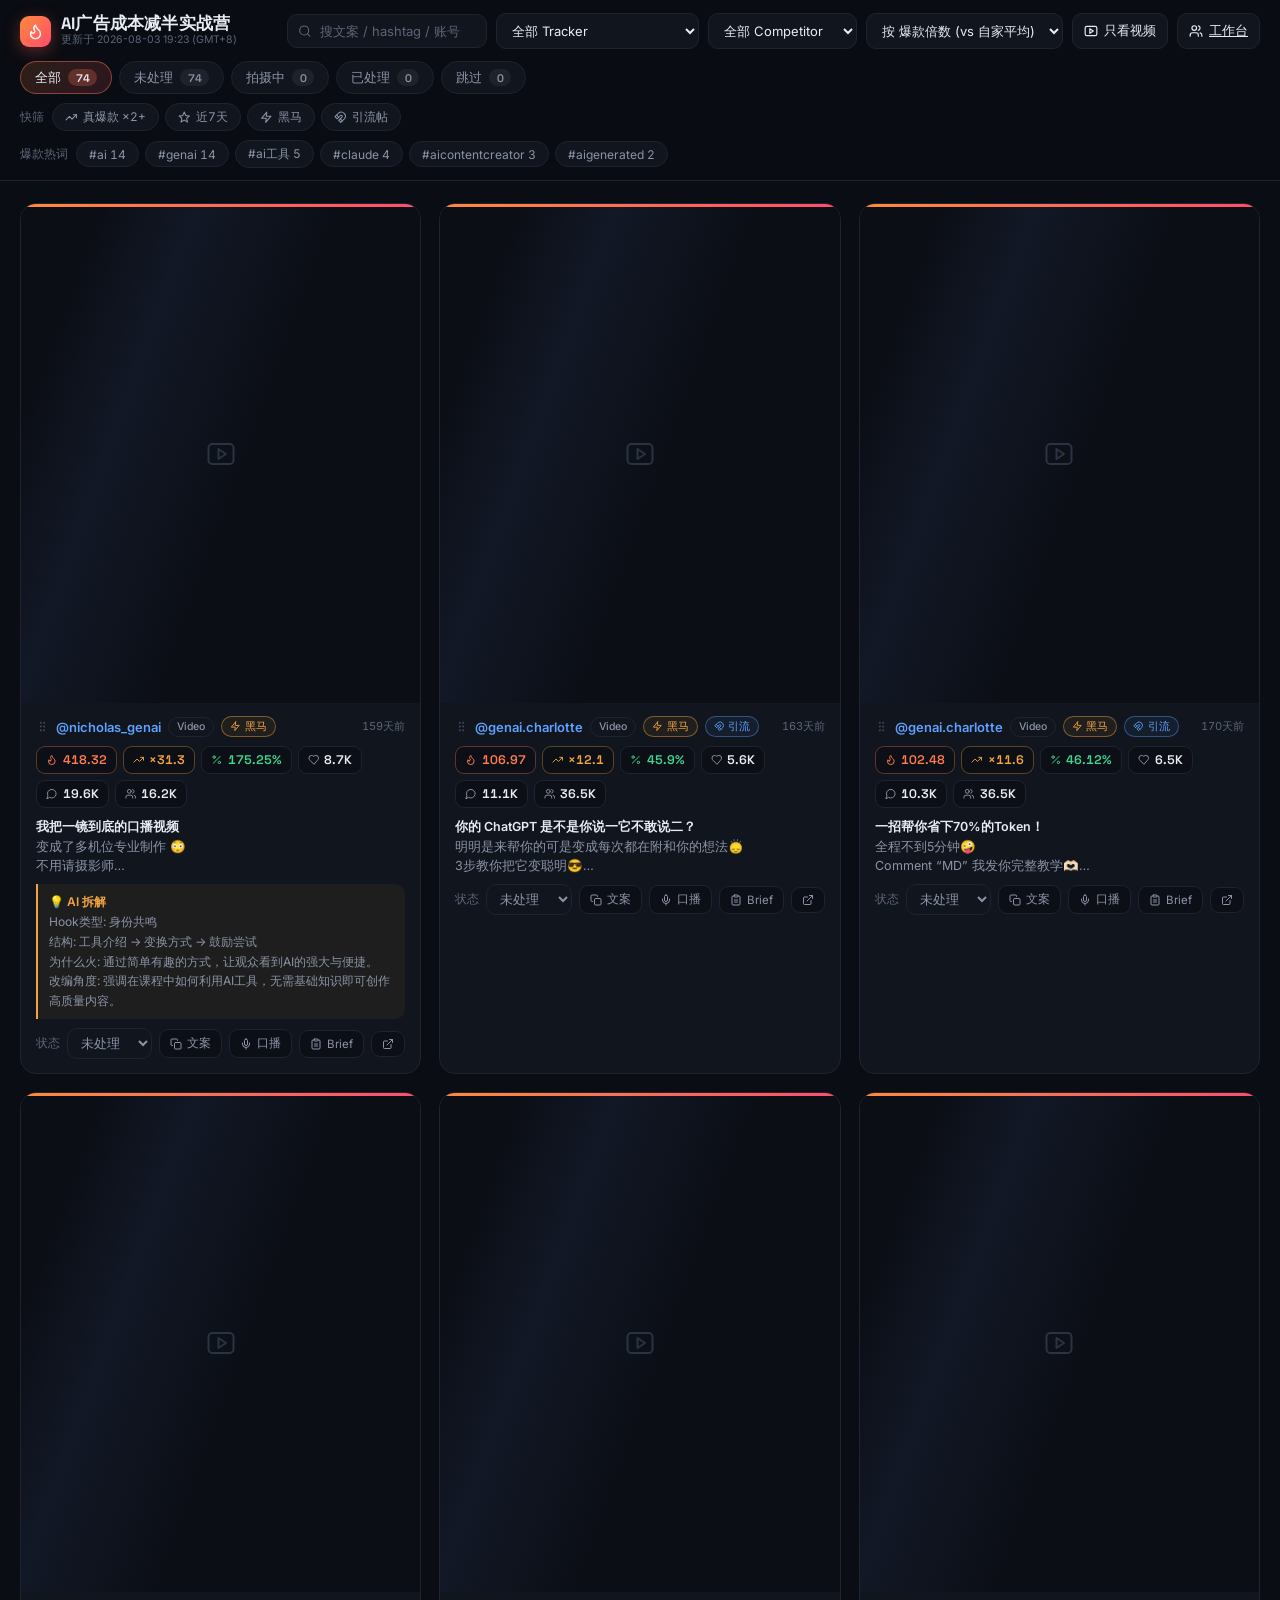
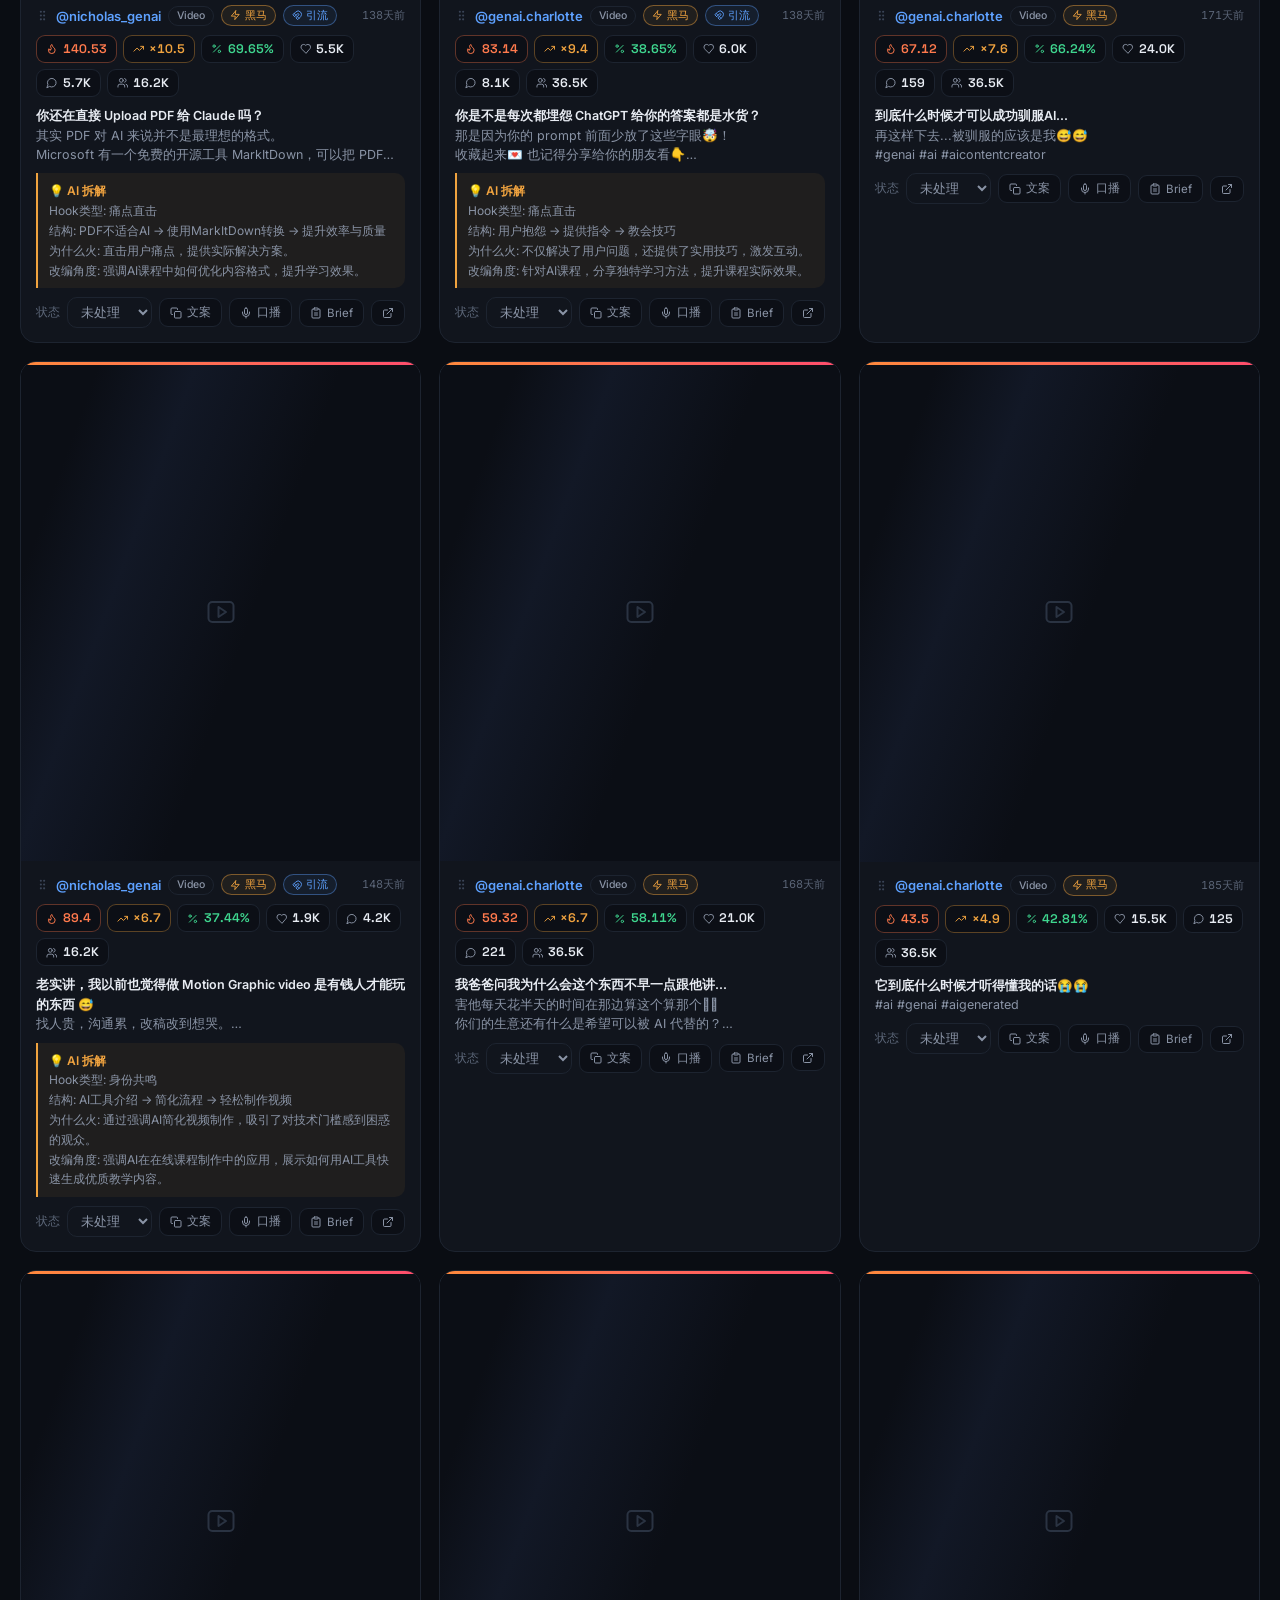
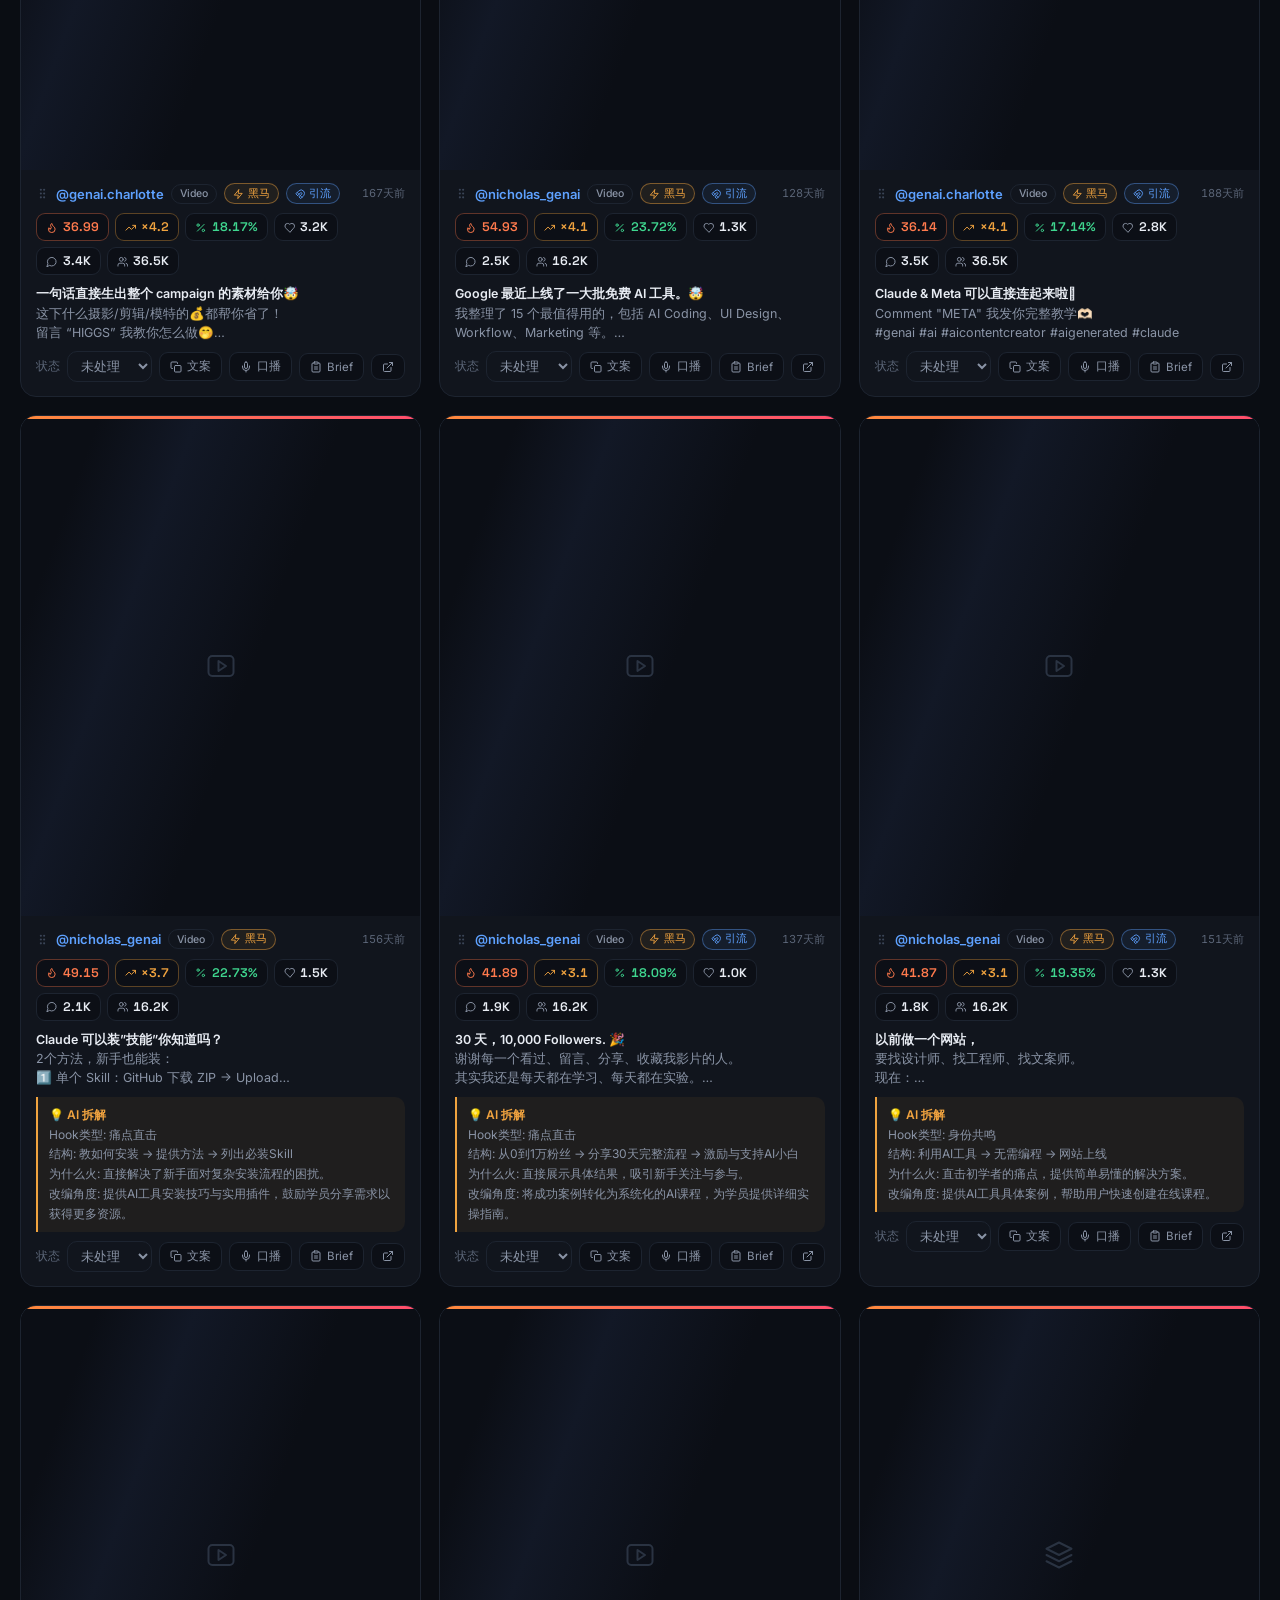
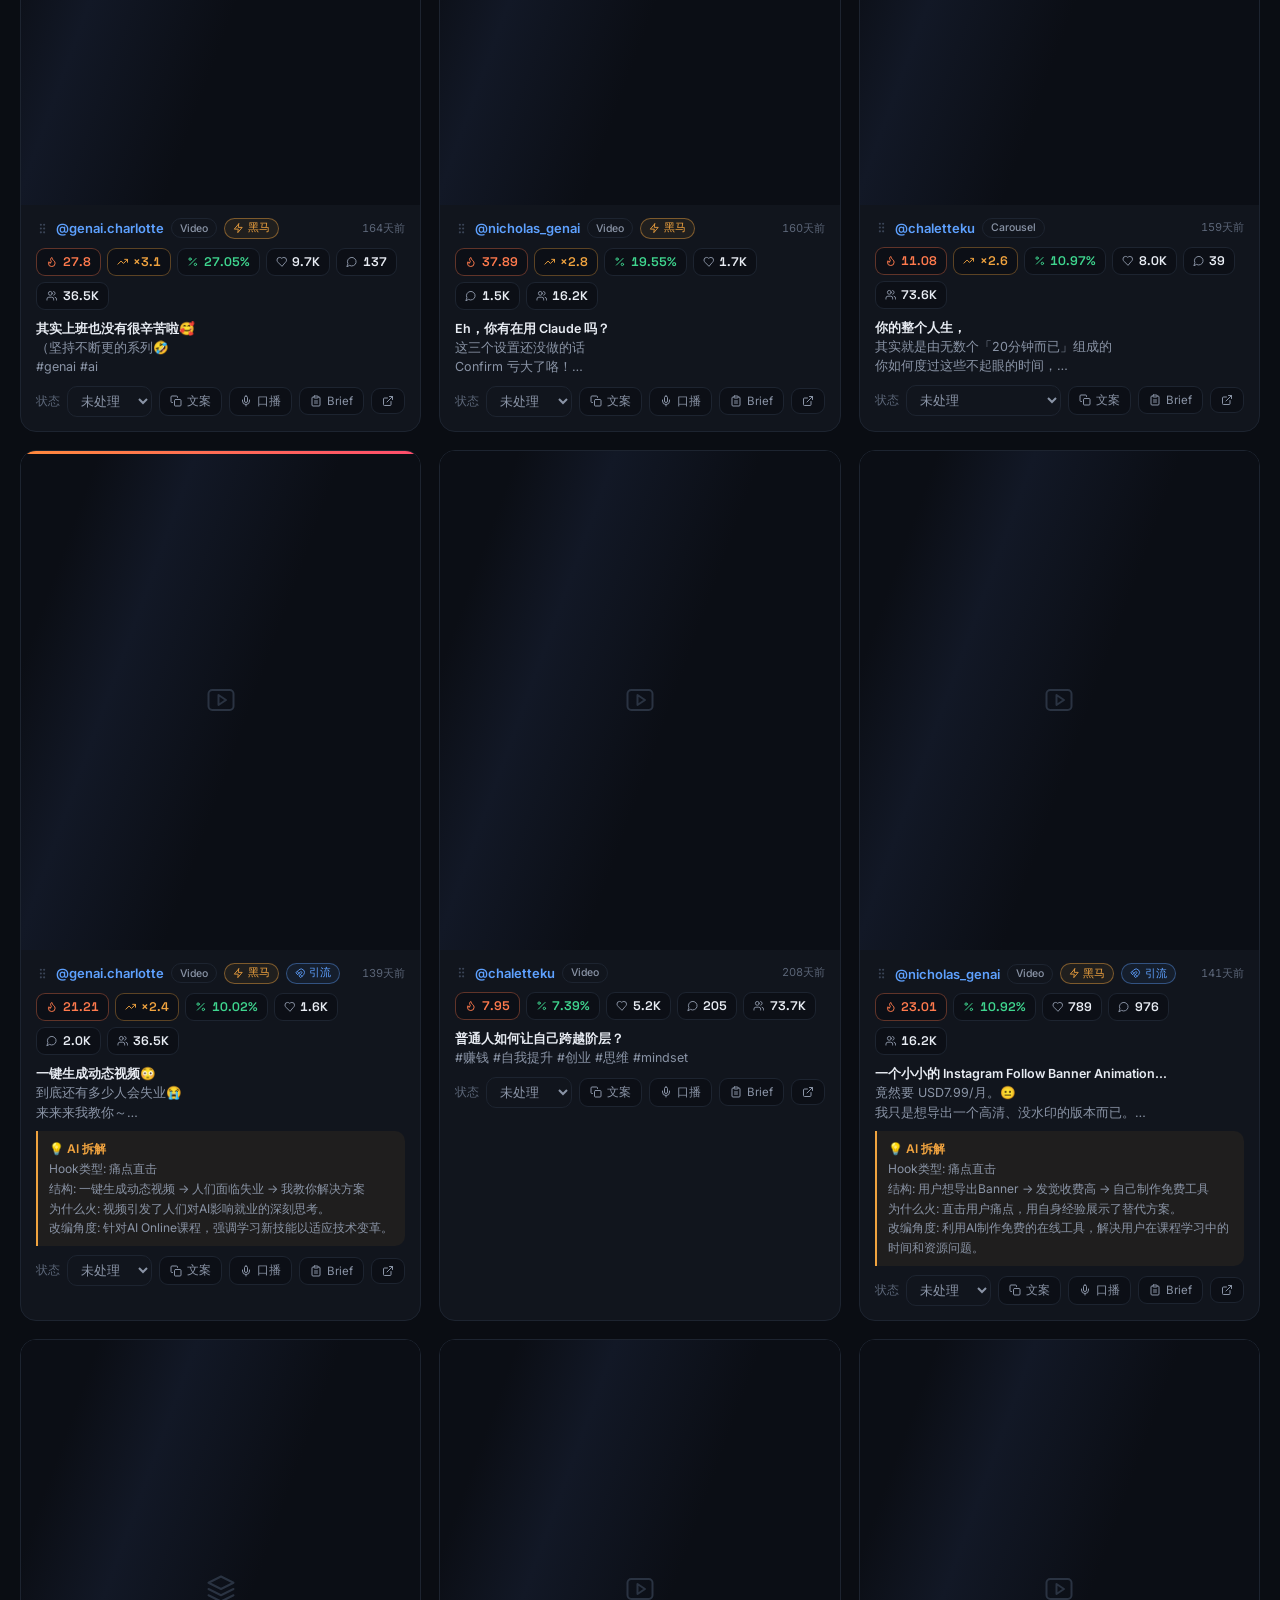
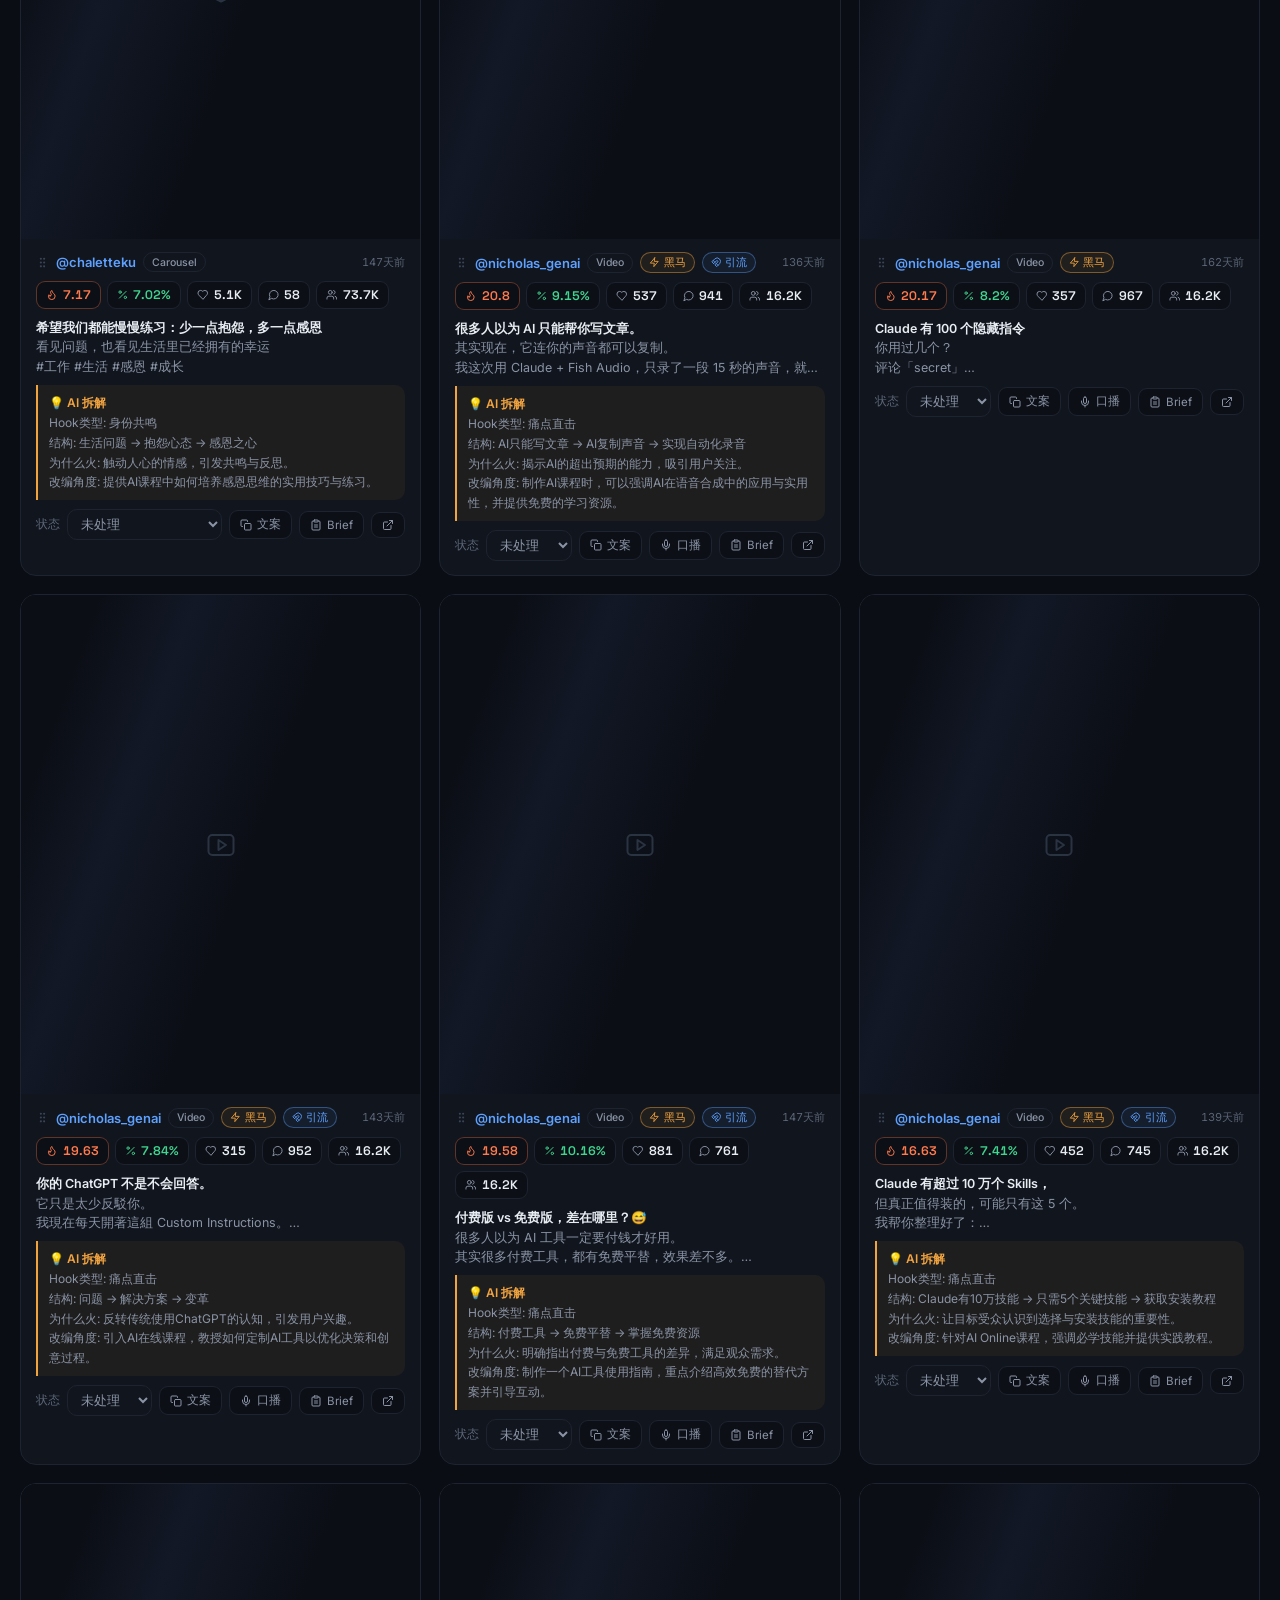
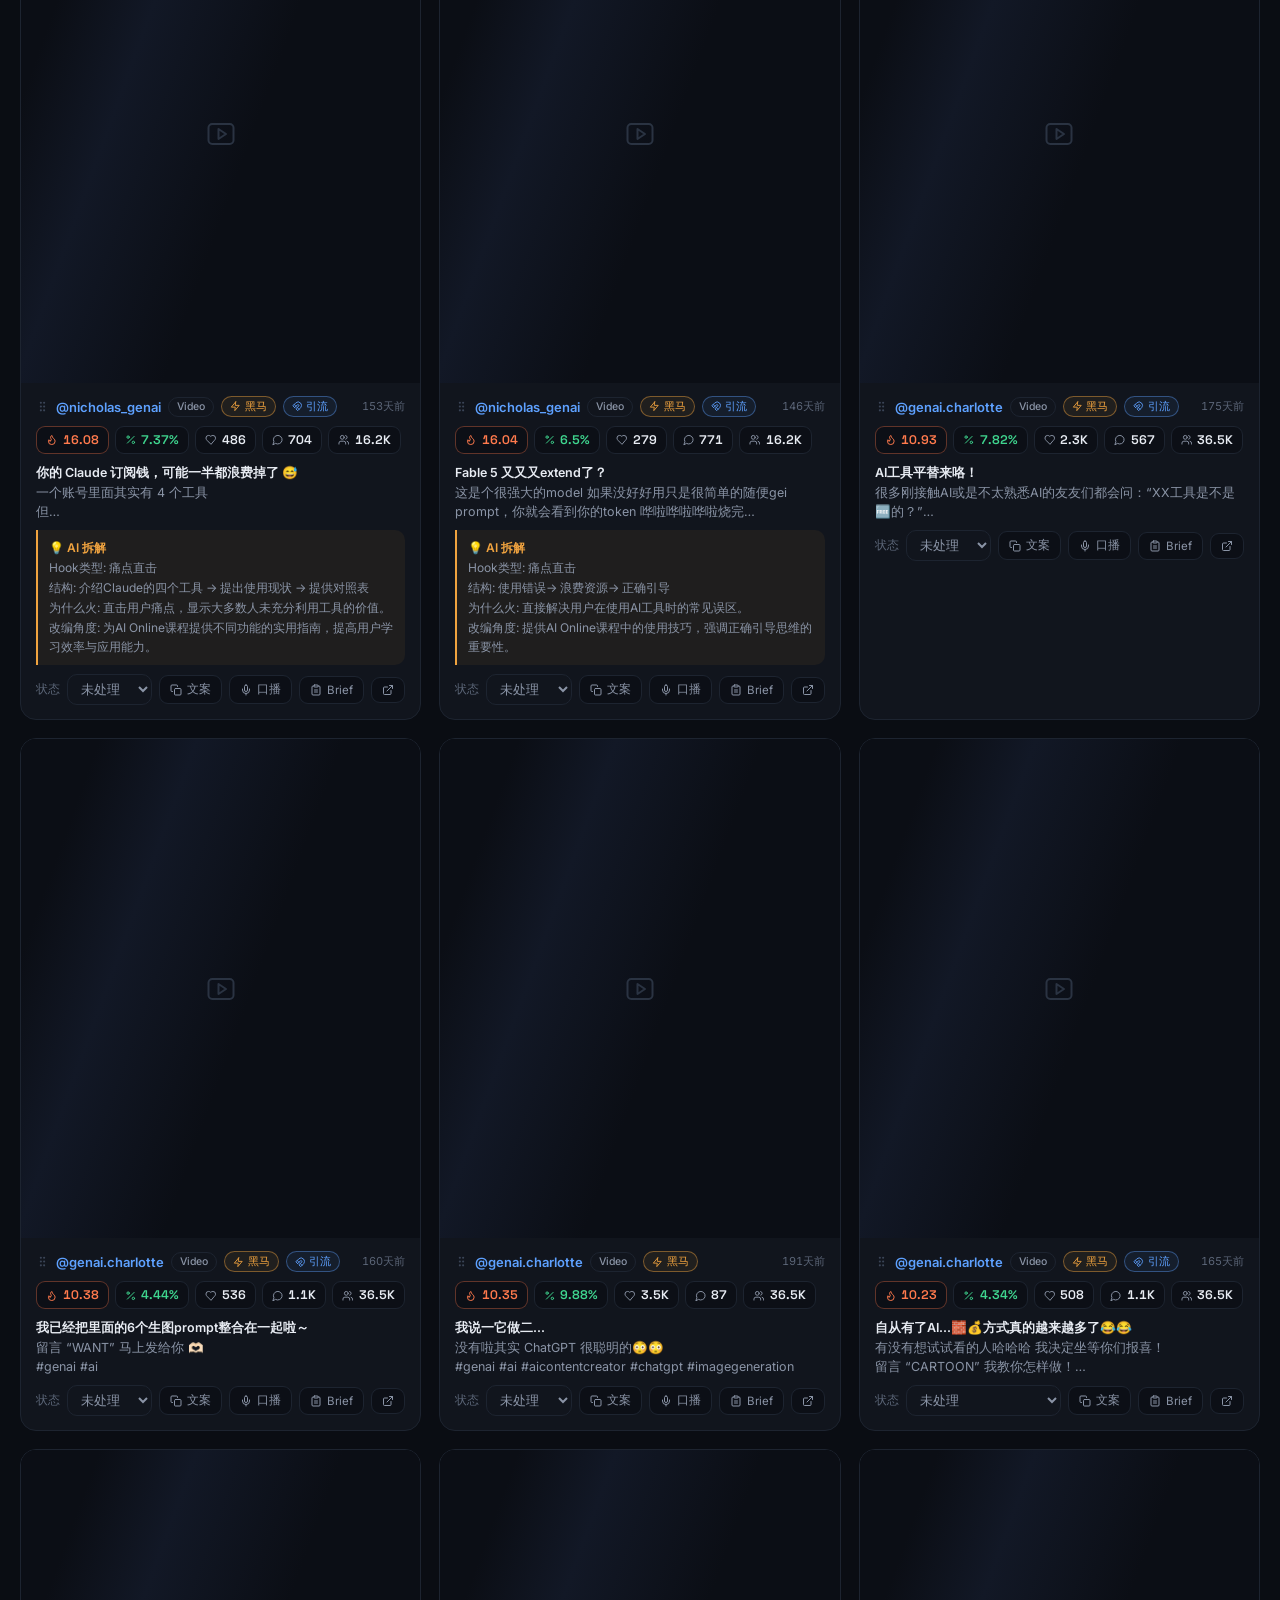
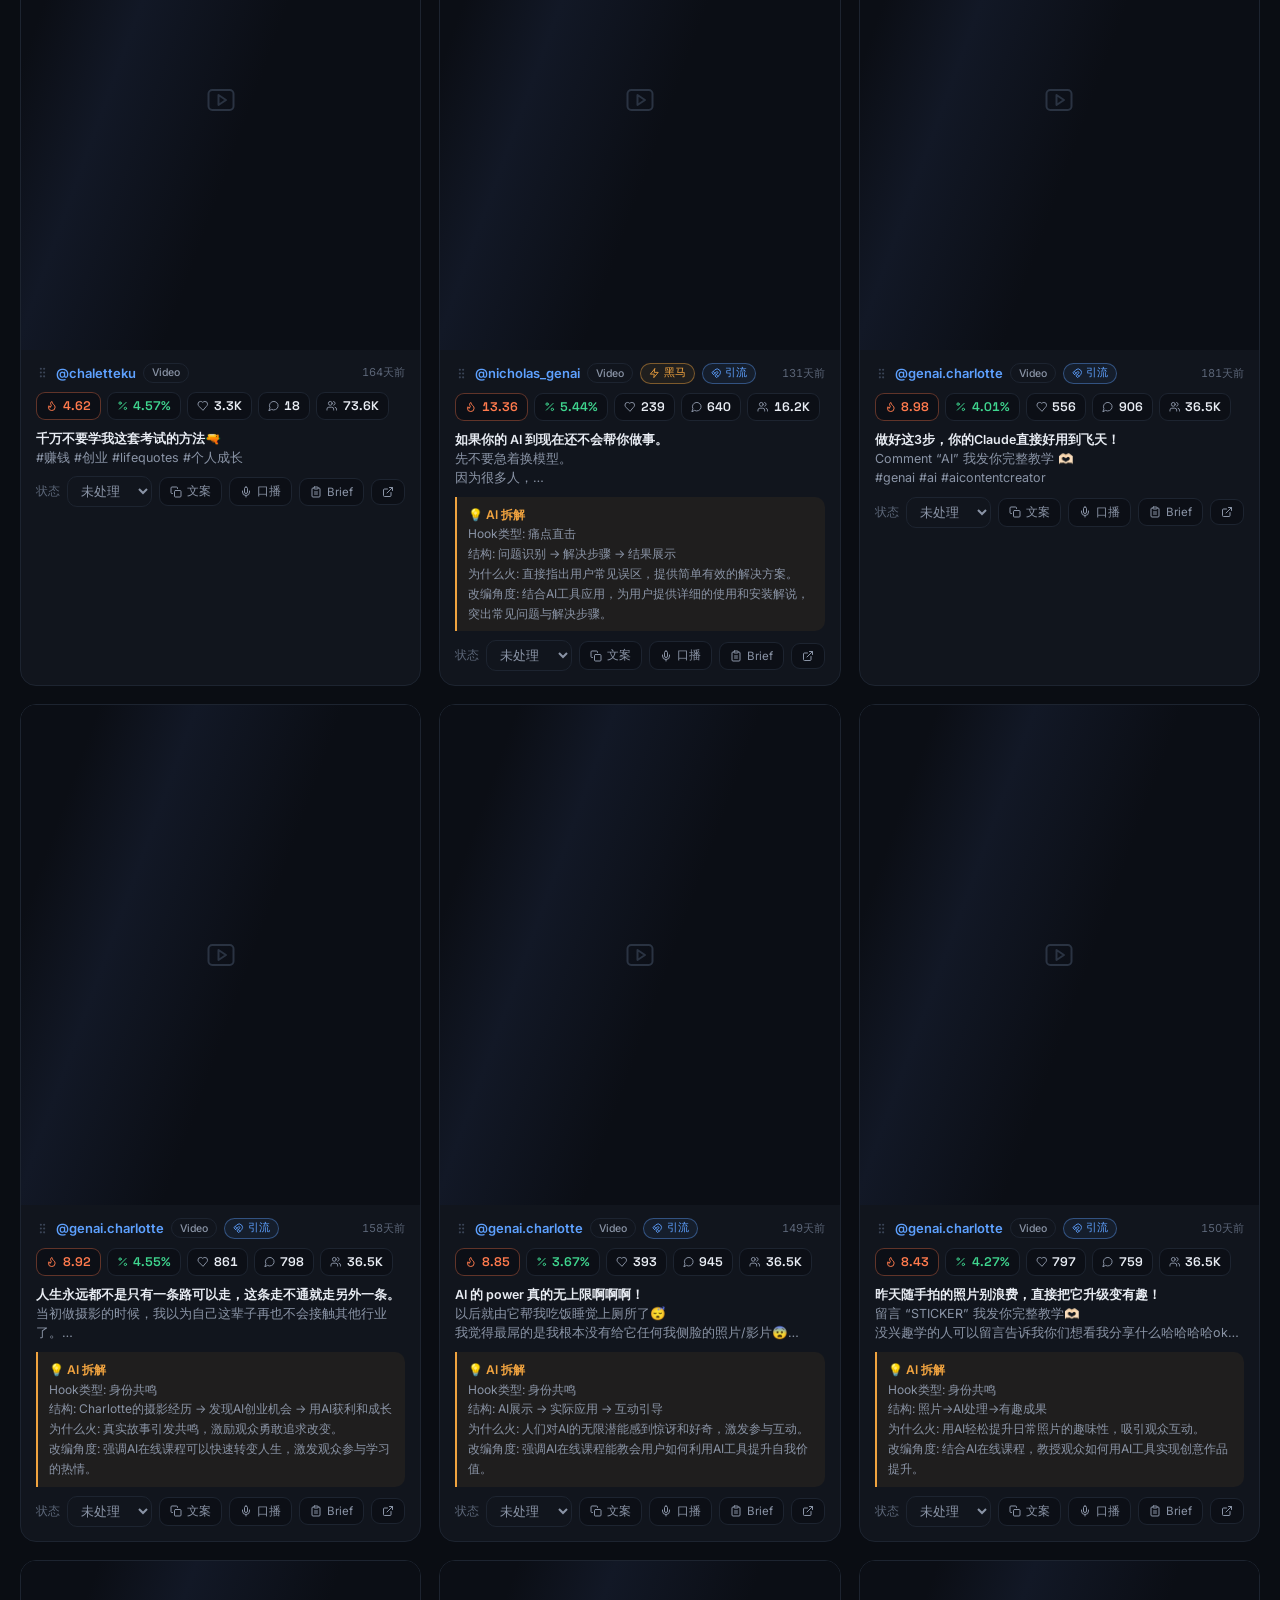
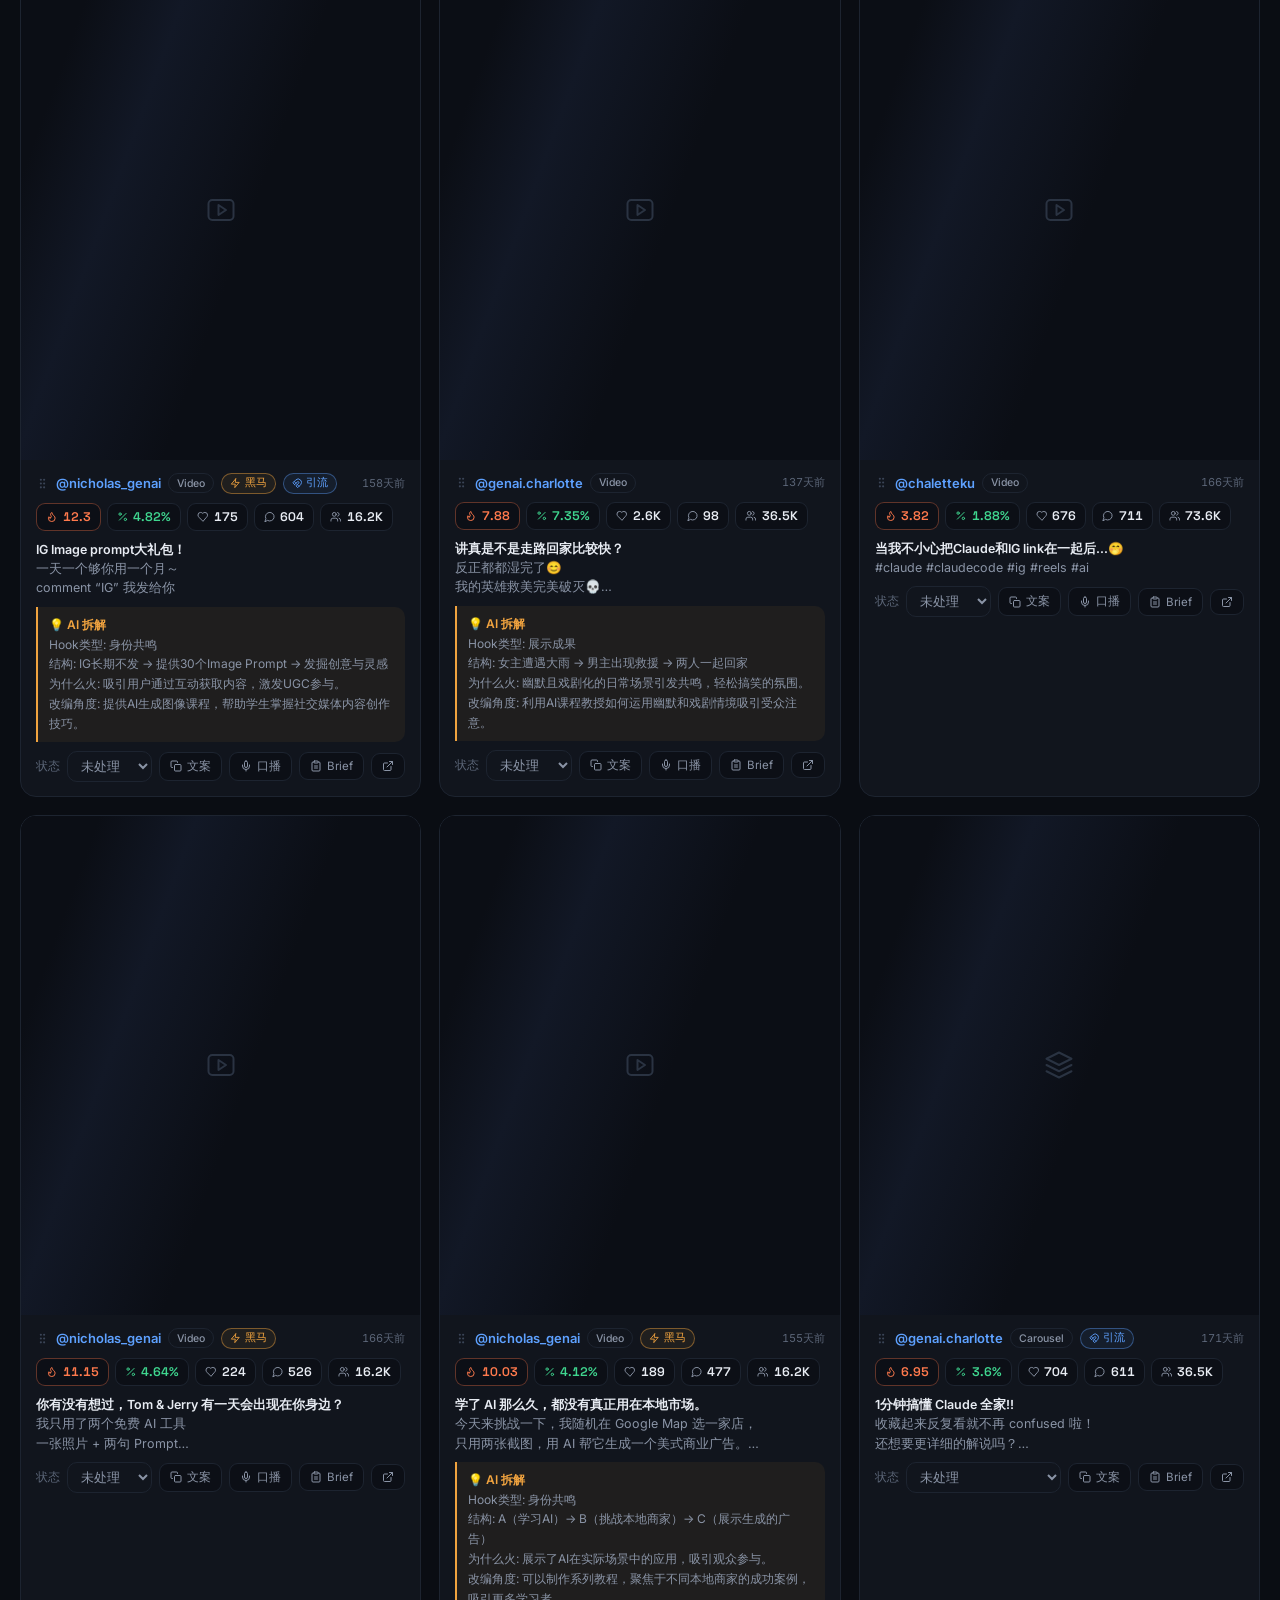
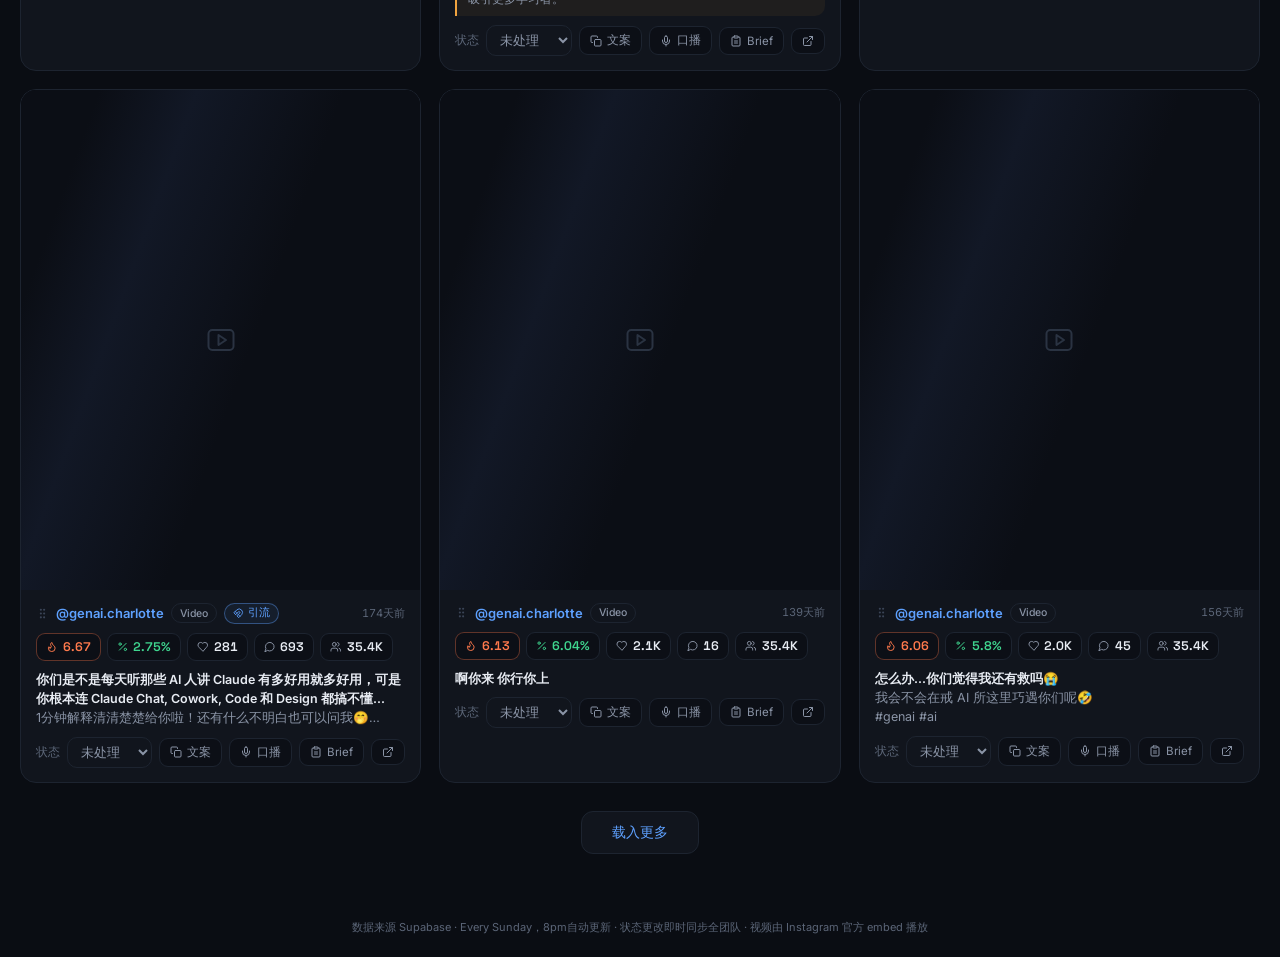
==== commit d2991a64: "Update dashboard [skip ci]" ====
--- a/docs/index.html
+++ b/docs/index.html
@@ -253,13 +253,13 @@
 </main>
 <footer>数据来源 Supabase · Every Sunday，8pm自动更新 · 状态更改即时同步全团队 · 视频由 Instagram 官方 embed 播放</footer>
 <div id="toast"></div>
-<script id="data" type="application/json">[{"id": "DbYCt2ritzo", "tracker": "AI广告成本减半实战营 竞对", "competitor": "aitwinbrothers", "caption": "AI 会做网站，不代表它做得好看。💩\n\n网站设计、Icons、Dashboard，其实都需要不同的设计逻辑和 Skill。\n\n如果只用一个通用 Skill，出来的东西很可能就是——功能有了，但设计一言难尽。😂\n\n问题不一定是 AI 不够强，而是你有没有用对 Skill。\n\n想要我整理好的 Website Skills？\n\n在下面评论「我想要」👇\n\n#AI设计 #网站设计 #网页设计 #AI工具 #人工智能 #设计技巧 #WebsiteDesign", "transcript": "哇 这不做Dashboard这样美啊一句话吧 我们在AI里面不要骗我啦 我自己也做出来的东西都没有这样子这样子就是你们有用对AI嘛写那个Dashboard全部都是那种普普通通像2010年的Amy dashboard这样子我skill啊 不只是可以做website可以做这样子的 还可以做这样子的而且还可以做picture讲做 怎么我做整Paxi这样子的呗你要用skill我们有这个东西叫Friend Taste Design它可以把一些我要的icons啊phones啊 spacing很重要的这些东西 你这全部给AI去做的话做Paxi这样子的呗所以不是AI自由发挥啦不是自由发挥的呗我本身也是design出家的嘛然后你用什么model去做你用套来做design但是你要用对的skill做这种界面的 是一个skill你做landing page 是一个skill你做Dashboard 是另外一个skill都是一个model哦 搞顶到晚的嘞所以你的Dashboard出来好像paxi样子的呗都是skill来的啦我们是做website起家的所以我们把我们10多年的经验放进一个skill里面所以现在我们做Dashboard都是一件生存用我们自己的skill想要的朋友们comment我想要我送给你", "brk": "Hook类型: 痛点直击  \n结构: AI设计 → 技能不足 → 设计质量差  \n为什么火: 直击设计师与企业对AI设计的误解，吸引共鸣。  \n改编角度: 强调如何利用AI的专业技能来提升企业网站设计质量。", "tags": "AI设计, 网站设计, 网页设计, AI工具, 人工智能, 设计技巧, WebsiteDesign", "bait": false, "type": "Video", "likes": 103, "comments": 87, "er": 593.75, "followers": 32, "date": "2026-07-29", "url": "https://www.instagram.com/p/DbYCt2ritzo/", "video": true, "ratio": 0, "score": 1137.5, "status": "未处理", "x": 0}, {"id": "DZG3D12p14W", "tracker": "AI广告成本减半实战营 竞对", "competitor": "aitools.dagongzai", "caption": "我把40 个最实用的工作提示词整理好了 留言”slash”\n\n关注我，继续解锁更多 AI 实战技巧！\n\n#chatgpt #aitools", "transcript": "你不知道KTBT得著十代隱藏提示詞直接讓AI衝鳴十倍只需要在你的Prom前面輸入這些提示詞你直接超越七十八千的人slash no fluff不要廢話直接講重點slash symbol用最簡單的方式解釋slash step by step一步一步的拆解這個是我最常用的提示詞slash illify用五歲小孩都懂的方式解釋slash improve幫我優化到最好的版本slash example幫我提供真實的案例slash buy spot幫我找出忽略的問題slash framework用狂價思維分析slash cross-encodes幫我分析優缺點slash action plan不要只是給我領導直接給我執行計畫我另外還把你們準備了40個超好用的CHATGBT提示詞只需要comment slash我就會發給你", "brk": "", "tags": "chatgpt, aitools", "bait": true, "type": "Video", "likes": 2360, "comments": 820, "er": 180.58, "followers": 1761, "date": "2026-06-03", "url": "https://www.instagram.com/p/DZG3D12p14W/", "video": true, "ratio": 0, "score": 273.71, "status": "未处理", "x": 23.9}, {"id": "DZ8wqBTCcOw", "tracker": "AI广告成本减半实战营 竞对", "competitor": "aitools.dagongzai", "caption": "很多人都知道 Claude 很强，\n但很少人知道，Claude 真正强的是 Skills。\n\n装对 Skills 后，Claude 不只是聊天 AI，\n它可以帮你做营销、写文案、做 SEO、生成图片、做视频，甚至处理工作流程。\n\n这支影片我分享了几个我每天都在用的 Claude Skills，\n如果你也想要完整文件和安装清单，\n留言 skill，我发给你。\n\n#ai #claude", "transcript": "", "brk": "", "tags": "ai, claude", "bait": true, "type": "Video", "likes": 575, "comments": 926, "er": 85.24, "followers": 1761, "date": "2026-06-24", "url": "https://www.instagram.com/p/DZ8wqBTCcOw/", "video": true, "ratio": 0, "score": 190.4, "status": "未处理", "x": 16.6}, {"id": "DY02lDspcOj", "tracker": "AI广告成本减半实战营 竞对", "competitor": "aitools.dagongzai", "caption": "ChatGPT 不开这些设定 = 白用。🤯\n\n很多人以为 ChatGPT 就只是“问问题”。\n但真正会用的人，是把它变成自己的 AI 助理 / 顾问 / 员工。\n\n第一次用，先把这几个打开：\n✅ Custom Instructions（让它懂你是谁）\n✅ Memory（不用每次重新解释）\n✅ Voice Mode（想到什么直接讲）\n✅ Gmail / Calendar / Drive（工作效率直接起飞）\n\n我自己最常用的是 Voice Mode。\n突然有 idea、要 brainstorm、整理工作思路，直接开讲，比打字快很多。 🎤\n\n你现在最常拿 ChatGPT 来做什么？\n留言告诉我👇\n\n#chatgpt #ai #artificialintelligence #aitools #productivity", "transcript": "如果你用CHBT 但是沒有開這幾個設定的話你只是用了37%的功能第一個開啟的功能就是 Custom Instruction告訴它你是誰 這個很重要讓它知道你是做什麼工作的然後你想要它的回答方式是什麼你需要怎樣的分你開了這一次的設定它以後每個回答它都會幫你去優化CHBT 直接變成0幾倍第二個 一定要開 Memory你不開的話 你每一次都要重新講我是誰 我做什麼超級浪費時間如果你是有做唱器項目的這個是最好用的因為它可以知道你前面問過什麼第三個 Voice Mode99%的人不知道這個有多爽開車 走路 突然有 Ideal 你直接講給他聽想到內容 工作安排 有什麼想法直接用語音告訴CHBT他馬上把你的 Ideal 生成出來第四個 連結你的 Gmail Calendar Drive他直接幫你看郵件 整理文件還有拍你的 Schedule所以還讓你的工作效率直接起飛很多人以為CHBT只是問問題但是很多真正會用的人都已經把它當成它的員工來用了", "brk": "", "tags": "chatgpt, ai, artificialintelligence, aitools, productivity", "bait": true, "type": "Video", "likes": 1021, "comments": 14, "er": 58.77, "followers": 1761, "date": "2026-05-27", "url": "https://www.instagram.com/p/DY02lDspcOj/", "video": true, "ratio": 0, "score": 60.36, "status": "未处理", "x": 5.3}, {"id": "DGDBiPlvJtT", "tracker": "AI广告成本减半实战营 竞对", "competitor": "sherlynheon", "caption": "Summarising the 2hrs class video content in 1 min?! ✨Gen Z mastering it! \n\nFollow for more AI hack🤖\n\n#ai #tips #learning #class #summary #hack #demo #school #tutorial", "transcript": "구독과 좋아요 눌러주세요!", "brk": "Hook类型: 身份共鸣  \n结构: 2小时课程内容 → 1分钟总结 → Gen Z掌握技巧  \n为什么火: 以轻松有趣的方式传达高效学习的能力。  \n改编角度: 教企业和自由职业者如何利用AI快速总结会议和项目，提高工作效率。", "tags": "ai, tips, learning, class, summary, hack, demo, school, tutorial", "bait": false, "type": "Video", "likes": 55674, "comments": 129, "er": 29.13, "followers": 191590, "date": "2025-02-14", "url": "https://www.instagram.com/p/DGDBiPlvJtT/", "video": true, "ratio": 0, "score": 29.26, "status": "未处理", "x": 12.5}, {"id": "DZfnD61ph6X", "tracker": "AI广告成本减半实战营 竞对", "competitor": "aitools.dagongzai", "caption": "🔥 Claude + Canva = The Perfect Combo\n\n1️⃣ Open Claude\n2️⃣ Type what you want\n3️⃣ Click Open in Canva\n4️⃣ Make a few tweaks\n\nDone. ✅\n\nCreating a poster used to take 1 hour.\nNow it takes less than 5 minutes.\n\nComment “CANVA” and I’ll send you the prompt. 👇\n\n#claude #ai #canva", "transcript": "", "brk": "", "tags": "claude, ai, canva", "bait": true, "type": "Video", "likes": 327, "comments": 39, "er": 20.78, "followers": 1761, "date": "2026-06-12", "url": "https://www.instagram.com/p/DZfnD61ph6X/", "video": true, "ratio": 0, "score": 25.21, "status": "未处理", "x": 2.2}, {"id": "DbXPylVJhX2", "tracker": "AI广告成本减半实战营 竞对", "competitor": "aitools.dagongzai", "caption": "ChatGPT尽然可以做到这样！😰😨\n留言“Motion” 我发link给你🔥", "transcript": "�", "brk": "", "tags": "", "bait": true, "type": "Video", "likes": 168, "comments": 91, "er": 14.71, "followers": 1761, "date": "2026-07-29", "url": "https://www.instagram.com/p/DbXPylVJhX2/", "video": true, "ratio": 0, "score": 25.04, "status": "未处理", "x": 2.2}, {"id": "DbFFGOJpT5y", "tracker": "AI广告成本减半实战营 竞对", "competitor": "aitools.dagongzai", "caption": "只要一个文件，就能把 Claude Code 准确率从 65% 提升到 94%。\n\n你知道 Andrej Karpathy 吗？\n\n他是 OpenAI 的创始成员之一，\n最近也加入了 Anthropic，\n也是 AI 圈最有影响力的人物之一。\n\n他曾经吐槽 AI Coding Agent 最让人受不了的 3 件事：\n\n❌ 第一，不确定的时候，不会问，反而自己乱猜。\n\n❌ 第二，明明很简单，却喜欢把事情复杂化。\n\n❌ 第三，还会去改你根本没有叫它改的代码。\n\n后来有人把这三个原则，\n整理成一个 CLAUDE.md 文件。\n\n只要把这个文件放进你的项目资料夹，\n每次 Claude Code 开启新 Session 时，\n都会自动读取这些规则。\n\n很多开发者表示，\n这样做之后，Claude Code 的表现明显提升，\n据分享，准确率从大约 65% 提升到 94%。\n\n想拿这个文件和安装教学？\n\n留言「Karpathy」，我直接发给你。 🚀", "transcript": "只需要安裝一個文件就可以把AI寫庫的準確率從65%提高到94%最近有一個很好的Clockwork指令文件它的背後的概念來自AI大神Andre Capiti他之前有分享過他自己最不能頂對AI變成諸手的想個問題第一就是他不確定的時候他不問然後直接把你亂猜第二就是他明明一個很簡單的東西可是他卻把你做得很複雜第三就是最嚴重的就是你明明有在他做過的東西可是他卻把你去自己做掉了後來有人把這三個問題整理成一個這個文件會告訴AI不確定的東西就顯問不要自己去亂亂做一個假設第二個就是如果可以簡單處理的話就不要做到太複雜第三個就是他只改用戶指定的部分其他的代碼還都不易去自動去亂改使用的方法也很簡單你只需要把這個文件讀進你的項目文件夾然後各個每一次開始工作的時候它就會自動讀取裡面的規則當然就是從65%到94%的這個數據不一定每一個項目都會有這樣的效果不過這套房卡的確可以大量去減少就是AI理解的錯誤還有就是之前過去的這個編寫的問題顯而拿到這個完整的文件留言Cupiti我留言發給你", "brk": "Hook类型: 痛点直击  \n结构: 从用户面临的AI代码问题 → 提供解决方案CLAUDE.md → 显著提升准确率  \n为什么火: 直接解决开发者常见问题，效果显著，吸引求知欲。  \n改编角度: 强调使用AI工具来提高企业决策效率，分享具体成功案例和操作指南。", "tags": "", "bait": true, "type": "Video", "likes": 95, "comments": 104, "er": 11.3, "followers": 1761, "date": "2026-07-22", "url": "https://www.instagram.com/p/DbFFGOJpT5y/", "video": true, "ratio": 0, "score": 23.11, "status": "未处理", "x": 2.0}, {"id": "DUdaQG3E22a", "tracker": "AI广告成本减半实战营 竞对", "competitor": "sherlynheon", "caption": "Guys go get the source code from him @hohjiada for the upcoming Valentine’s 🤣\n\n#valentine #gift #website #vibecoding", "transcript": "B take someن theder", "brk": "Hook类型: 展示成果  \n结构: <展示代码 → 提供实用情景 → 鼓励观众行动>  \n为什么火: 通过幽默和实用性吸引观众，增加互动性。  \n改编角度: 制作案例视频，展示如何用AI优化企业流程，吸引老板和自由职业者的注意。", "tags": "valentine, gift, website, vibecoding", "bait": false, "type": "Video", "likes": 36451, "comments": 208, "er": 19.13, "followers": 191590, "date": "2026-02-07", "url": "https://www.instagram.com/p/DUdaQG3E22a/", "video": true, "ratio": 0, "score": 19.35, "status": "未处理", "x": 8.3}, {"id": "DYqlD5zRmKK", "tracker": "AI广告成本减半实战营 竞对", "competitor": "chaletteku", "caption": "不是所有问题都需要回答的☺️\n\n#认知 #人性 #自我成长 #赚钱", "transcript": "我跟你講你千萬不要隨便去回答別人問的那種很chip的問題這樣才算很chip的問題首先第一種就是沒有邊界感的問題你一個月賺多少錢你家裡都是做什麼的會問出這種問題的人啊他不是蠢20塊因為一個正常人他是不一定這樣來問你了就算他真的很好奇他可能也會暗中觀察你他不會直接到你面前來問你第二種特別狂放的問題比如說很多人會問我欸 現在呢我要怎樣賺錢欸 你去C1也可以賺錢你看 你永遠都不知道你想要的答案不是回答的人的問題是你問的人的問題這種人不喜歡思考就算你跟他講怎樣賺啊他也不會去做的因為對於這種人來講他會問這種問題他只要一步等天的人他永遠都是沒有資訊因為他沒有奈力想要問出這樣的問題第三種就是那種隨便你去Google AI問一下就可以問的問題就沒有什麼請過一個人他就會問但是S要講auto上不是S要講花格子需要問我嗎問就問一點高級的問題所以你看到嗎一個人問問題這些提前這個人到底有沒有賺錢不是什麼問題都要去回答的每個人的時間能量整理都是有限的所以如果你沒有去Fill the別人問的問題人家問什麼你就答什麼最後你就會發現到你已經沒有精力好時間去做更大的決策所以不要讓這些廉價的問題吞種你的能量不用害怕拒絕或者沒有回答別人的問題因為這個世界上90%的人你都得罪得起", "brk": "", "tags": "认知, 人性, 自我成长, 赚钱", "bait": false, "type": "Video", "likes": 8659, "comments": 45, "er": 11.83, "followers": 73581, "date": "2026-05-23", "url": "https://www.instagram.com/p/DYqlD5zRmKK/", "video": true, "ratio": 0, "score": 11.95, "status": "未处理", "x": 3.8}, {"id": "DaiL2vhJsuc", "tracker": "AI广告成本减半实战营 竞对", "competitor": "aitools.dagongzai", "caption": "你用 Claude Code 写项目，\n千万不要写完就直接上线。\n\n我现在的 Workflow 是这样：\n\nClaude Code 负责开发，\nCodex 负责 Review，\n然后让两个 AI 互相辩论。\n\n一个 AI 写 Code，\n另一个 AI 专门找 Bug、找漏洞、挑战设计。\n\n想要完整安装流程和指令，\n留言 “Code”我发你懒人包。", "transcript": "如果你再使用CodeCode你一定要尝试这个CodeReview workflow让你install完这个skill让CodeCode写完Code后它可以直接让CodeDestReview可以让两个AI互相电论吵架早出吧让最后产生的CodeQuality提升一个level只要安装OpenAI官方的CodeDestBlock in CC再解决CodeDest的CLI只后再update再写debug command就能组成AI的CodeReview流程讲到完整的流程留言Code我传染了包给你", "brk": "", "tags": "", "bait": true, "type": "Video", "likes": 70, "comments": 44, "er": 6.47, "followers": 1761, "date": "2026-07-08", "url": "https://www.instagram.com/p/DaiL2vhJsuc/", "video": true, "ratio": 0, "score": 11.47, "status": "未处理", "x": 1.0}, {"id": "DYqV4mzpj1F", "tracker": "AI广告成本减半实战营 竞对", "competitor": "aitools.dagongzai", "caption": "AI直接帮你生成形象照\n\n最恐怖的是…\n效果还真的很好😵\n\n留言 “BananaPro“ 我分享链接\n\n#ai  #ai工具 #打工族 #形象照", "transcript": "我會擺Pose我會上鏡擁有高級的形象照沒你想像中那麼困難現在你可以遊覽這個網站裡面有不同風格的模板旅遊休閒商務然後你可以挑選你自己喜歡的模板然後Copy這個Prom我會丟去CHPT上傳我的照片還有丟我的Prom進去50秒60秒後圖片就可以生成了我怕你們點錯網站了如果想要知道Prom的網站請留言Banana Pro我會把連結給你", "brk": "", "tags": "ai, ai工具, 打工族, 形象照", "bait": true, "type": "Video", "likes": 72, "comments": 43, "er": 6.53, "followers": 1761, "date": "2026-05-23", "url": "https://www.instagram.com/p/DYqV4mzpj1F/", "video": true, "ratio": 0, "score": 11.41, "status": "未处理", "x": 1.0}, {"id": "DY9KOXTp6_w", "tracker": "AI广告成本减半实战营 竞对", "competitor": "aitools.dagongzai", "caption": "如果你觉得 ChatGPT 不好用，先别怪 AI。\n\n很多时候，问题出在 Prompt。\n\n你问得越清楚，答案就越值钱。🔥\n\n留言“ChatGPT”\n我发我的笔记给你🎊\n\n#ai #chatgpt #prompt #aitools #productivity", "transcript": "你不是不會用CHEKGPT你只是一直在給他爛的PROM第一個很多人犯的最多的錯誤問題問到太空不要寫幫我寫問案你要寫幫我寫一個針對老闆的META廣告文案語氣專業目的是讓他們在Waset諮詢我以前也是很時常犯這個錯誤問題問到太隨便可是我卻很期待AI給我一個很專業的答案第二個你們沒有給AI背景CHEKGPT根本不知道你的生意是什麼所以你要讓他知道你是誰你賣什麼你解決客戶的痛點是什麼你最終想要得到的結果是什麼很多人覺得CHEKGPT不準是因為他根本不知道你的情況所以你給他一句話他只可以套材他的答案都是給你都是拆的然後第三個是你們沒有給他FORMAT不要讓AI自由發揮直接告訴他給我三個表題給我五個BLOCKPOINT然後給我短句的風格還有就是適合REALS可以用的文案自從我用了這個FORMAT的格式過後我已經不用花時間去整理內容了因為AI已經知道我要的東西是什麼AI時代最值錢的技能不是會用AI而是你會跟AI去溝通如果你想要得到這一篇的筆記COMMENTCHEKGPT我會把筆記發給你", "brk": "", "tags": "ai, chatgpt, prompt, aitools, productivity", "bait": true, "type": "Video", "likes": 93, "comments": 35, "er": 7.27, "followers": 1761, "date": "2026-05-30", "url": "https://www.instagram.com/p/DY9KOXTp6_w/", "video": true, "ratio": 0, "score": 11.24, "status": "未处理", "x": 1.0}, {"id": "DaNR88Pk_9v", "tracker": "AI广告成本减半实战营 竞对", "competitor": "chaletteku", "caption": "你的整个人生，\n其实就是由无数个「20分钟而已」组成的\n\n你如何度过这些不起眼的时间，\n就会慢慢走向怎样的人生\n\n很多人都在等一个很大的改变，\n但真正拉开差距的，\n往往不是某个重大决定，\n而是每天那些看似普通的小时间\n\n20分钟看起来很短，\n但累计起来，\n就会变成很长的时间\n\n别小看你今天的每一个20分钟\n你的人生，\n就是这样一点一点被塑造出来的\n\n#创业 #短视频 #赚钱 #自我提升", "transcript": "", "brk": "", "tags": "创业, 短视频, 赚钱, 自我提升", "bait": false, "type": "Carousel", "likes": 8036, "comments": 39, "er": 10.97, "followers": 73581, "date": "2026-06-30", "url": "https://www.instagram.com/p/DaNR88Pk_9v/", "video": false, "ratio": 0, "score": 11.08, "status": "未处理", "x": 3.5}, {"id": "DYZz61Fp7H0", "tracker": "AI广告成本减半实战营 竞对", "competitor": "aitools.dagongzai", "caption": "想要工具 留言“Typeless”\n我发给你！\n\n打工人每天最怕的不是开会，\n是老板突然叫你 “reply this email ASAP” 😭\n\n英文怕太硬，中文翻译又怪怪的。\n直到我发现 Typeless 👀\n\n✅ 讲中文直接变英文\n✅ 帮你润稿，听起来更专业\n✅ 调整语气（formal / friendly 都可以）\n✅ 语音输入超快，懒人救星\n\n现在回 email 真的快很多 😂\n\n#aitools #打工人日常 #ai #OfficeLife #Typeless", "transcript": "如果你是打工人的話你一定要知道這個AI工具它真的可以幫你省兩個小時我最近用的這個AI工具它叫Typeless所以就是你講話的時候它幫你整理 還有它幫你寫它不是那一種垃圾語音轉文字它是真的好像人講出來的那一種OK 比我亂講一通呃等一下我要去買一個蘋果然後等一下我還要去買一個胡蘿蔔然後等一下我還要去買多一個橙子然後我等一下還要去呃等一下去買多一個蘋果然後我再去辦公室而且我覺得真的超級的快然後更剛我有重複嗯啊喔喔它已經幫我全部上掉了然後更剛我一次就重複我要買多一個蘋果它也都幫我去去除掉我覺得真的是很厲害可是我覺得這個AI最方便的就是你可以直接下載一個指令然後你直接把它翻譯成英文幫我把Highlight字變成英文如果你平常有寫email的需求的話你也可以把它變成email的格式把它變成email我覺得這個如果平常工作有在寫email的話這個絕對是閃耀你們的很多的事件最後一個我想分享的就是我覺得Tilers是一個很懂用戶設計的AI因為它有一個功能它是叫低於模式就是你只要講話非常的小它就有辦法去並被你講的內容是什麼如果你們對這個AI有興趣的話你們留言Tilers然後我把連結發給你", "brk": "", "tags": "aitools, 打工人日常, ai, OfficeLife, Typeless", "bait": true, "type": "Video", "likes": 85, "comments": 31, "er": 6.59, "followers": 1761, "date": "2026-05-16", "url": "https://www.instagram.com/p/DYZz61Fp7H0/", "video": true, "ratio": 0, "score": 10.11, "status": "未处理", "x": 0.9}, {"id": "DYlLnQLJt9w", "tracker": "AI广告成本减半实战营 竞对", "competitor": "aitools.dagongzai", "caption": "想要 Prompt 留言“Prompt”\n\n#ai #claude #chatgpt #landingpage  #fyp", "transcript": "如果我告訴你現在只需要用AI三分鐘就能做好一個網頁你信嗎以前我去做網頁的時候還需要去找設計師然後還要自己去寫內容然後還要自己去調Layout然後還要自己去按狀況可能如果你交給外包團隊的話基本上一個Landing Pass都基於在2000到3000塊的這個價錢現在你不用花那麼大的費用你就基本能把這個網頁去做出來的很多人問我這網頁應該是用City of Pity還是Clock呢我的答案是兩個都一起用City of Pity我拿來寫內容因為我覺得它的邏輯比較強比如Hitline怎麼寫比較吸引人offer怎麼拍FQ應該要放什麼City怎麼寫比較容易轉換Clock我基本都是拿它來做網頁設計它做Landing Pass的介面真的比較美然後它的Spacing和Ling Out整體高級感真的不錯我寫寫一個Prom在City of Pity幫我去寫Hitline幫我去寫整個Landing Pass的架構然後全部讀去Clock叫它幫我生成一個網頁幾分鐘後一個網頁就可以直接出來了整體上其實我覺得我已經非常的滿意了因為以前我做網頁的時候我還要在地去調Pading我要去調字體然後我要upbook圖片然後還有我要去看那個Mobile然後我要看那個DesktopView還有就是那個字的顏色我覺得現在它多用幾分鐘的時間幫你解決完這些全部我覺得真的是花了很多很多的時間然後你看它的Animation其實你交給外面去做微筆它可以做到講好的電影而且基本上有這些Animation的Web site然後再加上降多的Pading那一些去調整如果你想知道做網頁的Prom是什麼留言Prom然後我會把內容發給你", "brk": "", "tags": "ai, claude, chatgpt, landingpage, fyp", "bait": true, "type": "Video", "likes": 59, "comments": 34, "er": 5.28, "followers": 1761, "date": "2026-05-21", "url": "https://www.instagram.com/p/DYlLnQLJt9w/", "video": true, "ratio": 0, "score": 9.14, "status": "未处理", "x": 0.8}, {"id": "DYPND29TPDa", "tracker": "AI广告成本减半实战营 竞对", "competitor": "chaletteku", "caption": "普通人如何让自己跨越阶层？\n\n#赚钱 #自我提升 #创业 #思维 #mindset", "transcript": "23岁的时候我做银燈一个月只装1000块24岁一度没有收入那个时候的我根本就不敢讲后来我会创业会有自己的公司甚至年收入或百万因为那个时候的我和大多数的普通人一样迷茫没有方向不知道未来怎么办后来我发现了普通人想要反省不是突然变到很厉害而是先做对着三件事情第一先学会存钱很多人很喜欢讲一句话钱是壮来的不是存来的但是我要告诉你如果你留不住钱你根本很难便有钱以前也有人会告诉我你一定要想着买豪车买银牌你想为更有赚钱的动力那时候后来我发现了当你预望越多的时候人反而越容易变到很僵确起好慰会让你无法专注做出成功的决定真正厉害的人都很会控制自己也很会延迟满足钱不是哪来炫耀的钱是机会来的时候的子弹但机会出现你才有资本上作第二持续学习让你有能力解决更大的问题很多人在毕业后就停止成长了每天上班只想着几点放工周末去哪里玩怎样可以轻松一点老板给你多一点工作你就会觉得为什么是我但是你没有想过如果你今天没有能力没有一点责任感别人怎么可能放心交代让你去做呢打工的时候其实是你在花别人的钱训练自己的能力这是多么划算的一件事情让很多人每天只想着逃避公司损失的最多只是钱但你浪费的是你再也撞不回来的时间第三学会放大自己的价值现在这个时代最值钱的人不是最厉害的人而是最会让别人看见自己价值的人以前你的能力再强没有人认识你机会也不会主动来找你但是现在这个时代不一样了你可以透过短视频自媒体把你的能力经验价值放大去给更多人看你能解决的问题越大涉及的人群越多自然就能够赚到越多的钱所以真正厉害的人他不是没有低估而是在低估的时候也没有放弃过成长如果你也相信普通人可以靠自己翻身再评论区打一个成长", "brk": "", "tags": "赚钱, 自我提升, 创业, 思维, mindset", "bait": false, "type": "Video", "likes": 5191, "comments": 202, "er": 7.33, "followers": 73581, "date": "2026-05-12", "url": "https://www.instagram.com/p/DYPND29TPDa/", "video": true, "ratio": 0, "score": 7.88, "status": "未处理", "x": 2.5}, {"id": "DYOytfDTyPw", "tracker": "AI广告成本减半实战营 竞对", "competitor": "sherlynheon", "caption": "小白也能做 App？🤯\n\nTutorial:\n\n1. Open Emergent\n2. Write down your idea\n3. Answer a few questions\n4. Revise and improve\n5. Deploy \n\nComment ‘AI’ and I will send you the vibe coding website!\n\nFollow for more AI hacks ✨\n\n#ai #tech #tutorial #emergentai #emergent", "transcript": "小白也能做app手把手教你新手如何WIP Coding比如說我最近做了一個理台app重點是我一行代碼都沒寫STEP 1打開WIP Coding的網站你可以去到谷歌掃Imagine然後選第一個網站STEP 2寫下你的想法你想要做什麼app給誰用需要什麼功能把你頭腦的想法整理好寫下來STEP 3回答問題它會根據你的想法繼續問你一些問題比如說要不要登錄功能數據要怎麼顯示這一步才會把你的app的邏輯變清楚STEP 4優化你的app第一版出來通常不會馬上就完美但是你可以在對話框跟他說你要調整的東西他就會幫你修改啦STEP 5部署上線當你覺得你的app可以了滿意了你就可以按這個Publish to store你的app就會上線啦所以現在做app完全不需要回寫代碼只要你能夠把你的想法整理出來就可以了留言AI我就把這個Wide Coding的app site發給你", "brk": "", "tags": "ai, tech, tutorial, emergentai, emergent", "bait": true, "type": "Video", "likes": 7036, "comments": 2379, "er": 4.91, "followers": 191590, "date": "2026-05-12", "url": "https://www.instagram.com/p/DYOytfDTyPw/", "video": true, "ratio": 0, "score": 7.4, "status": "未处理", "x": 3.2}, {"id": "DasVVfpk_ZV", "tracker": "AI广告成本减半实战营 竞对", "competitor": "chaletteku", "caption": "希望我们都能慢慢练习：少一点抱怨，多一点感恩\n看见问题，也看见生活里已经拥有的幸运\n\n#工作 #生活 #感恩 #成长", "transcript": "", "brk": "", "tags": "工作, 生活, 感恩, 成长", "bait": false, "type": "Carousel", "likes": 5042, "comments": 56, "er": 6.93, "followers": 73581, "date": "2026-07-12", "url": "https://www.instagram.com/p/DasVVfpk_ZV/", "video": false, "ratio": 0, "score": 7.08, "status": "未处理", "x": 2.2}, {"id": "DFR_lkWvA4U", "tracker": "AI广告成本减半实战营 竞对", "competitor": "sherlynheon", "caption": "| Got My Fast Track PhD Offer! 😭\n\nAfter graduating, I quit my 9-to-5 job. At first, I thought I was chasing something bigger, but honestly? I had no clue what l was doing. I felt lost, stressed, and stuck.\n\nThen I decided I couldn’t stay like that forever-I had to try something. That’s when I started exploring Al. I got into using Al tools for content creation, design, and even organizing my daily life. I didn’t have a clear plan, but these small experiments started to give me a sense of direction. Bit by bit, I began to feel more confident.\n\nEventually, I had this thought: What if I could take this interest in Al and turn it into something bigger? That’s when the idea of applying for a PhD hit me. The process involved writing applications, reaching out to professors, and going through interviews and assessments. I’m so excited to say I got the offer!\n\nTo anyone out there who’s feeling stuck: don’t be afraid to take that first step, even if you’re unsure. Sometimes, that’s all it takes", "transcript": "", "brk": "Hook类型: 身份共鸣  \n结构: 迷茫 → 探索AI → 转变为PhD申请  \n为什么火: 真实分享的个人成长故事引起共鸣。  \n改编角度: 用AI工具协助企业主和freelancer，帮助他们找到新的职业方向和信心。", "tags": "offer, phd, journey, story, ai, study, uni, upm", "bait": false, "type": "Video", "likes": 11682, "comments": 221, "er": 6.21, "followers": 191590, "date": "2025-01-26", "url": "https://www.instagram.com/p/DFR_lkWvA4U/", "video": true, "ratio": 0, "score": 6.44, "status": "未处理", "x": 2.8}, {"id": "DYoWO3fpQKW", "tracker": "AI广告成本减半实战营 竞对", "competitor": "aitools.dagongzai", "caption": "3小时影片 · 5 分钟搞定 · 完全 free 🎥\n\n它叫 NotebookLM · Google 自己做的\n我用它做 3 样东西：\n① YouTube 链接贴进去 · 它自己听完整理重点\n② 影片变 podcast · 开车听 · 比看快 10 倍\n③ 问它哪一段讲什么 · 直接给 timestamp\n\nChatGPT 强 · 但这个不一样\n它只读你给它的资料 · 不会乱讲\n\n完全免费 · Google 帐号 login 就用\n\n留言「Notebook」我把链接发给你\n\n#NotebookLM #AI", "transcript": "老闆突然丟三個小時的影片叫你看哪裡有時間喔結果我發現這個免費的AI5分鐘幫我直接搞定第一招最簡單我直接把YouTube另丟進去他自己幫我聽完整支影片然後整理重點數據 案例給我重點是我連YouTube另我的還沒打開你以為他只是把你變成Summary現在我直接把它變成Mindman我現在不用看MimiMama的字然後我現在只是看重點就好了你還能看FreshCard讓你更容易的記清楚如果內容太多你也不知道這個影片和你的職業有沒有相關的關係然後你可以直接提問他請問對營銷的職業哪些點幫助最大他分析的時間也不會太多然後他就整理了幾個點給你有沒有覺得真的超級的厲害最強的是他直接把三個小時的影片變成了二十六分鐘的Podcast他真的像真人在討論重點想想最硬要的工作人員像是一隻有色的ColourCoded Calendar拍車金上班都可以變成一邊七中所以你真的可以很多的時間而且這個完全是free的只要有Google account就可以用如果想要用我的連結請留言然後我會把連結發給你", "brk": "", "tags": "NotebookLM, AI", "bait": true, "type": "Video", "likes": 57, "comments": 13, "er": 3.98, "followers": 1761, "date": "2026-05-22", "url": "https://www.instagram.com/p/DYoWO3fpQKW/", "video": true, "ratio": 0, "score": 5.45, "status": "未处理", "x": 0.5}, {"id": "DXq-7Lrk-CH", "tracker": "AI广告成本减半实战营 竞对", "competitor": "sherlynheon", "caption": "如果你还只是用ChatGpt,就会错过其有料的AI工具🤯\n\n5个让你生产力加倍的AI工具\n\nFollow for more AI hack! 👾\n\n#ai #tips #aitools #tech #productivity", "transcript": "", "brk": "", "tags": "ai, tips, aitools, tech, productivity", "bait": false, "type": "Video", "likes": 9086, "comments": 21, "er": 4.75, "followers": 191590, "date": "2026-04-28", "url": "https://www.instagram.com/p/DXq-7Lrk-CH/", "video": true, "ratio": 0, "score": 4.78, "status": "未处理", "x": 2.0}, {"id": "DYfGKzqJqy6", "tracker": "AI广告成本减半实战营 竞对", "competitor": "aitools.dagongzai", "caption": "想知道他到底用了什么 AI 软件做出来的吗？👀\n留言 “AI” 我发给你 🔥\n\n#ai #aitools #officelife", "transcript": "完全不会写coding但是只有了三个小时做出一款游戏你是不是用AI做了一个software是吧是吧老师你看你看另外多少时间做这个我花了大概三四里钟三四小时我一天做工我就教他做他就自己做好给我我就一天做了工然后我们这个大概是不到一天的时间我就做好里面可以看到我的朋友这样子的哇看一个公园我可以点他们我可以骂他叫他去喝水喝水喝水他就帮我骂他然后他那边就会收到一个notification先讲我这个骂他我就要去喝水你看这边有大概四十多只动物这四十多只动物都是我叫AI帮我画的我懒惰的话我还可以按这个排一排让AI帮我理解真的吗真的真的真的可以啊272我觉得这头哇不信我不信我真的吗我来量量真的我都是272哇好赶紧我一个VDM愛丽的我就要去做这个东西就做出来跟我这人学一点有点骄傲就有点自豪因为我觉得以前我那一干去想我自己会去做一个app出来就现在2026年最年来的嘴已经不一样了什么可以", "brk": "", "tags": "ai, aitools, officelife", "bait": true, "type": "Video", "likes": 51, "comments": 11, "er": 3.52, "followers": 1761, "date": "2026-05-18", "url": "https://www.instagram.com/p/DYfGKzqJqy6/", "video": true, "ratio": 0, "score": 4.77, "status": "未处理", "x": 0.4}, {"id": "DaAXwkmTYXz", "tracker": "AI广告成本减半实战营 竞对", "competitor": "chaletteku", "caption": "千万不要学我这套考试的方法🔫\n\n#赚钱 #创业 #lifequotes #个人成长", "transcript": "就想講我之前很奇葩的考SVN的方法就以前我是一個很愛玩的人來的然後我在SVNTry的時候我真的是feel不可我爸就跟我講如果你沒有考成績來講的話以後就沒有機會讀大學當時我就做了一個很瘋狂的決定直接不要考Bio和Physic進去的時候我是亂做了因為當時我就想一個東西我寫的每個人只是被問你拿到個APP你講完老公還就被問你你其他課不拿多少所以我當時我就決定OK 我把時間全部投入在我相對比較好的語文課上面下一課我全部放棄老闆到後來我SVN的時候我先拿7個A三個Size都沒有拿A就是Bio, Chemistry跟Physic我這回想起我覺得我當時做的決定是很正確的有時候不能夠什麼都很注重你人只能看自己的優勢你要去放大的優勢而不是把大量的時間去補自己的缺點如果當時我花很多時間去補我的Bio我其他課不肯定考過好了做的東西一定要抓大範想這樣你才能夠拿到你要的結果所以我一直的活法都是這樣", "brk": "", "tags": "赚钱, 创业, lifequotes, 个人成长", "bait": false, "type": "Video", "likes": 3345, "comments": 18, "er": 4.57, "followers": 73581, "date": "2026-06-25", "url": "https://www.instagram.com/p/DaAXwkmTYXz/", "video": true, "ratio": 0, "score": 4.62, "status": "未处理", "x": 1.5}, {"id": "DZ7FbKNRICX", "tracker": "AI广告成本减半实战营 竞对", "competitor": "chaletteku", "caption": "当我不小心把Claude和IG link在一起后…🤭\n\n#claude #claudecode #ig #reels #ai", "transcript": "竟然還有人不知道SkullCoke可以Connect with你的IG然後他可以進去你的IG分析你每一個月的數據然後再分析你每一條報款然後再給你下一個月進以你IG的策略還有方法以前我每一個IG所發佈的影片是我的運滴要手動去記錄而且沒有辦法做到 real time但是現在SkullCoke可以幫助我去記錄比如說5月的數據6月的數據全部都是可以記錄在你的Shit裡面而且還可以做到 real time的去記錄也就是說今天這個影片就跑到70前明天跑到80前他明天就會reflect 80前在你的Shit上面而且還可以把你發不過的影片全部轉成文案記錄回你的Document裡面下次你就可以交靠過再進回你的Document去分析你報款的文案去對比回你報款的文案的寫法去寫你下一條的文案這樣你就不需要每一天去想你的Screen可以把你剩下很多很多的時間我不知道你們想不想學這個技術如果你們想學的話你們可以寫Coke在我的評論區讓我知道", "brk": "", "tags": "claude, claudecode, ig, reels, ai", "bait": false, "type": "Video", "likes": 676, "comments": 711, "er": 1.88, "followers": 73581, "date": "2026-06-23", "url": "https://www.instagram.com/p/DZ7FbKNRICX/", "video": true, "ratio": 0, "score": 3.82, "status": "未处理", "x": 1.2}, {"id": "DZOoO1YhWwr", "tracker": "AI广告成本减半实战营 竞对", "competitor": "chaletteku", "caption": "第一次跟着Chatgpt做Sushi bake 🤭\n\n#sushibake #chatgpt #vlog #cooking", "transcript": "挑戰跟著下一GP一踢做修行備首先你需要剎一條三文魚Oh baby解削魚皮過然後碾碎了可以一次做不知道還有沒有什麼方法做好的碾碎它Very easyWang go晚年晚年哎它真的麻煩了Go go增加它有碾到很碎很碎然後就把這些事業留下放進去剪刀剪刀OK刷方塊也一起放進去放一點奶油你第一次的奶油沒有放一點是搖兩塊水對吧搖換菌魚放一點去離我沒有過期它都沒有寫其實它也是可以過期的我們菌魚太酷了過可以放一點海苔碎其實你這個是不是本的食物買韓國的可以嗎又又又攪拌菌魚過後這個是飯嗎這個是剛剛我們碾碎的好像準備太多了很快要能倒下去我就完事了過開拉扇海苔碎我這樣可以要拉一點點然後開這個這就是空氣炸鍋你就會得到", "brk": "", "tags": "sushibake, chatgpt, vlog, cooking", "bait": false, "type": "Video", "likes": 2479, "comments": 12, "er": 3.39, "followers": 73581, "date": "2026-06-06", "url": "https://www.instagram.com/p/DZOoO1YhWwr/", "video": true, "ratio": 0, "score": 3.42, "status": "未处理", "x": 1.1}, {"id": "DYYjlWghXND", "tracker": "AI广告成本减半实战营 竞对", "competitor": "chaletteku", "caption": "进个厨房要被鸟800次，谁有同款妈妈？\n\n#母女 #亲子 #妈妈 #cooking #vlog", "transcript": "回CTV 寫作不瞞差點跟我出廚法分針開始了我來不知學好玩還要給你個頭子給我自己吧兩盒這個是洋溝出來的買個刀洋溝都不美好囉你拿著這買來切這樣你插進去拿出來這樣也可以你先這樣啦謝謝如果是我啊我剛才一個是這樣子切老赤女這就比較像這樣我都怎樣辦這樣就切塊了不夠多你不切變成要這麼多人切本來是很快的你做得很慢你看你這個火會不會太大了嘛我要五斤級打五打五打五快打五打五夠了你這樣我贏了等一下你炒出來就好處了結果冷氣再做好這看應該好這在哪裡可以贏那可不可以贏我這不是輿論我手不多力要我收錢晶晶有味阿霞等於是在這邊橫啊不是指沒死我要去啦那有四個媽的個你啊惹不起一二三這樣把我推出來推出來推出來都推出來那我剛才也是這樣嗎把我推出去再推過去推過去推過去把我推出去一條然後可以拿去帶我來照我家又可以側Nice", "brk": "", "tags": "母女, 亲子, 妈妈, cooking, vlog", "bait": false, "type": "Video", "likes": 2185, "comments": 46, "er": 3.03, "followers": 73581, "date": "2026-05-16", "url": "https://www.instagram.com/p/DYYjlWghXND/", "video": true, "ratio": 0, "score": 3.16, "status": "未处理", "x": 1.0}, {"id": "DZFDiAcEYiH", "tracker": "AI广告成本减半实战营 竞对", "competitor": "chaletteku", "caption": "道理人尽皆知，但真正做到的却寥寥无几\n\n#提升自己 #创业 #entrepeneurlife #读书 #赚钱", "transcript": "", "brk": "", "tags": "提升自己, 创业, entrepeneurlife, 读书, 赚钱", "bait": false, "type": "Carousel", "likes": 2266, "comments": 17, "er": 3.1, "followers": 73581, "date": "2026-06-02", "url": "https://www.instagram.com/p/DZFDiAcEYiH/", "video": false, "ratio": 0, "score": 3.15, "status": "未处理", "x": 1.0}, {"id": "DZUVBLKzadK", "tracker": "AI广告成本减半实战营 竞对", "competitor": "sherlynheon", "caption": "I vibe coded a dashboard to help me manage social media campaign🤯\n\nTutorial:\n1. Open Emergent\n2. Type your prompt\n3. Tick your requirements\n4. Done! your app builds itself\n\nLike + Comment “AI” and I’ll send you the vibe coding website 🔗\n\nFollow for more AI hacks 👾\n\n#ai #tech #vibecoding #emergent #emergentai", "transcript": "我用AI做了一個dashboard來幫我管理Social Media Campaign你知道捷運配合最難的不是拍影片而是你要同時對決不同的brand new然後你就會很容易忘記掉這個影片的due date來一個 client 還沒有follow up甚至連平面都很難 track因為所有的information都在不同的地方所以我就用了一個Widecoding網站叫做Emergent也是列出來我所有想要的功能他就直接把我伸縮到一整個完整的dashboard在這個dashboard我可以看到我的所有的camper進度follow up 的情況即時要發佈影片還有payment的record以前你要找programmer來寫出這樣子的dashboard至少要幾萬塊現在你自己用AI就是做出滾套系統出來如果你也想要做自己的dashboard留言 AI我就把這個網站發給你", "brk": "", "tags": "ai, tech, vibecoding, emergent, emergentai", "bait": true, "type": "Video", "likes": 2297, "comments": 1195, "er": 1.82, "followers": 191590, "date": "2026-06-08", "url": "https://www.instagram.com/p/DZUVBLKzadK/", "video": true, "ratio": 0, "score": 3.07, "status": "未处理", "x": 1.3}, {"id": "DXmMxv3CQq0", "tracker": "AI广告成本减半实战营 竞对", "competitor": "sherlynheon", "caption": "我养了一只AI龙虾🦞全过程\n\nAI真的更新太快了\n刚学会一个\n下一个又来了\n\n有时候会觉得\n好像怎么都追不上\n\n但后来我发现\n也许我们要学的\n从来不是所有工具\n\n而是\n在变化这么快的世界里\n还能愿意重新学习的能力 \n\n#ai #openclaw #养龙虾 #tech #hack", "transcript": "", "brk": "", "tags": "ai, openclaw, 养龙虾, tech, hack", "bait": false, "type": "Video", "likes": 4819, "comments": 75, "er": 2.55, "followers": 191590, "date": "2026-04-26", "url": "https://www.instagram.com/p/DXmMxv3CQq0/", "video": true, "ratio": 0, "score": 2.63, "status": "未处理", "x": 1.1}, {"id": "DZCemhakTqA", "tracker": "AI广告成本减半实战营 竞对", "competitor": "chaletteku", "caption": "Girls, do the 1%\n如果你想成为那1%\n\n99% 无效社交，\n1% 独处专注\n\n99% 放纵饮食，\n1% 管理状态\n\n99% 熬夜 party，\n1% 运动蓄能\n\n99% 跟随人群，\n1% 走少有人走的路\n\n99% 消费内容，\n1% 创造内容\n\n#女性成长 #健康 #socialmedia #entrepreneur #workout", "transcript": "", "brk": "", "tags": "女性成长, 健康, socialmedia, entrepreneur, workout", "bait": false, "type": "Carousel", "likes": 1685, "comments": 33, "er": 2.33, "followers": 73581, "date": "2026-06-01", "url": "https://www.instagram.com/p/DZCemhakTqA/", "video": false, "ratio": 0, "score": 2.42, "status": "未处理", "x": 0.8}, {"id": "DZjxckSz3RF", "tracker": "AI广告成本减半实战营 竞对", "competitor": "sherlynheon", "caption": "跳舞让我很自信 也让我自卑\n\n我很喜欢跳舞\n也喜欢尝试不同舞种\n但像现代舞\n我一直觉得自己跳起来不太对\n拍子也捉不准\n\n后来慢慢发现\n喜欢一件事 不代表每个部分都要擅长\n有些风格跳不好\n不代表自己不适合跳舞\n只是还没找到最舒服的表达方式\n\n现在比较能接受自己不是所有东西都完美\n跳舞这件事\n有时候不用想太多\n喜欢就继续跳", "transcript": "想要問問你敢不敢想你說過都要你愛我", "brk": "", "tags": "", "bait": false, "type": "Video", "likes": 4438, "comments": 35, "er": 2.33, "followers": 191590, "date": "2026-06-14", "url": "https://www.instagram.com/p/DZjxckSz3RF/", "video": true, "ratio": 0, "score": 2.37, "status": "未处理", "x": 1.0}, {"id": "DaSSd7vz_vm", "tracker": "AI广告成本减半实战营 竞对", "competitor": "sherlynheon", "caption": "还没预留你的 WhatsApp Username？👀\n\n别人先抢，你想要的名字可能就没了\n\n1. 打开 WhatsApp Profile\n2. 进入 Account\n3. 点击 Username\n4. 输入想要的用户名\n5. 显示可用后，点击 Save\n\n以后别人可以直接用你的 Username 联系你，不用公开电话号码，更方便也更保护隐私\n\nFollow for more hacks ！", "transcript": "派一點去WhatsApp預留你的username不然Money點你的名字就被用掉了這是WhatsApp剛剛推出的新功能User Name好處就是以後人家問你的WhatsApp contact你不需要再給你的電話號碼你只需要給這個User Name它就可以通過名字來找到你現在我就直接來找大家怎樣去設置首先你在你的WhatsApp profile找到這個account裡面就有這個User Name按進去然後選這個情色的button現在還在預留名字的階段等過WhatsApp開放這個功能大家就可以用啦每個User Name都是獨以無惡的所以你用了別人就不能再用了所以現在趕快去設置吧然後也分享給你要朋友讓他們也可以拿到自己想要的名字", "brk": "", "tags": "", "bait": false, "type": "Video", "likes": 4335, "comments": 28, "er": 2.28, "followers": 191590, "date": "2026-07-02", "url": "https://www.instagram.com/p/DaSSd7vz_vm/", "video": true, "ratio": 0, "score": 2.31, "status": "未处理", "x": 1.0}, {"id": "DZSdIAnTyB5", "tracker": "AI广告成本减半实战营 竞对", "competitor": "sherlynheon", "caption": "最近很火的 #裁判舞 ✨", "transcript": "當初的愛情從從走過除了傷口沒留下什麼你總是在我寂寞流淚的時候用你的雙倍緊緊抱著我不要在我寂寞的時候說愛我除非你真的能給我快樂那過去的想像總在隨時提醒我我在背那愛情折磨", "brk": "", "tags": "裁判舞", "bait": false, "type": "Video", "likes": 4236, "comments": 51, "er": 2.24, "followers": 191590, "date": "2026-06-07", "url": "https://www.instagram.com/p/DZSdIAnTyB5/", "video": true, "ratio": 0, "score": 2.29, "status": "未处理", "x": 1.0}, {"id": "DYJSib3zRzP", "tracker": "AI广告成本减半实战营 竞对", "competitor": "sherlynheon", "caption": "a little collection of moments from my time exploring London 🇬🇧✨\n\n📍 Locations:\n• London Eye\n• Big Ben\n• Victoria Memorial\n• The Mall\n• St Paul’s Cathedral\n• Buckingham Palace\n\nWhich spot would you visit first? 👀\n\n#travel #uk #london #visit #transition", "transcript": "", "brk": "", "tags": "travel, uk, london, visit, transition", "bait": false, "type": "Video", "likes": 4204, "comments": 32, "er": 2.21, "followers": 191590, "date": "2026-05-10", "url": "https://www.instagram.com/p/DYJSib3zRzP/", "video": true, "ratio": 0, "score": 2.24, "status": "未处理", "x": 1.0}, {"id": "DZZnctdTHxn", "tracker": "AI广告成本减半实战营 竞对", "competitor": "sherlynheon", "caption": "最近很火的 AI 短剧 你以为要专业团队才能做？🤯\n\nTutorial\n\n1. Go to Topview Drama Studio\n2. Generate your storyline\n3. Generate the characters, scenes, and props\n4. Let AI produce the full video\n\nLike + comment “AI” and I’ll send you the link!\n\nFollow for more AI hack!👾", "transcript": "刷在網上的爆火AI短劇你是不是也想要來拍一部四個步驟AI就可以幫你set up拍攝演員劇本STEP 1 打開AI工具網站在Top View AI裡面找到這個Drama StudioSTEP 2 寫劇本把你的故事大綱寫進去你還可以選擇做一集還是做連續劇還可以選擇不同等級的編劇然後就選擇你要的畫面風格語言 時常通過跟這個AIAgent聊天它就會幫你寫出每一集的大綱STEP 3 生成角色 地點還有道具這一個步驟很重要因為它會幫助你的短劇保持統一STEP 4 影片生成它會幫你自動生成每一幕的PROM你可以自介使用當然你也可以根據你自己的想法來修改等到所有的新的完成過後你就可以自介Export你的短劇就完成了以前要拍一部短劇你需要一整個團隊但是現在你一個人就可以把故事拍出來了如果你也想要做自己的短劇留言AI 我就把這個鏈結發給你", "brk": "", "tags": "", "bait": true, "type": "Video", "likes": 1513, "comments": 915, "er": 1.27, "followers": 191590, "date": "2026-06-10", "url": "https://www.instagram.com/p/DZZnctdTHxn/", "video": true, "ratio": 0, "score": 2.22, "status": "未处理", "x": 0.9}, {"id": "DaaM7aSTFgm", "tracker": "AI广告成本减半实战营 竞对", "competitor": "sherlynheon", "caption": "AI 废图别急着删！一个小技巧，用 ChatGPT + Canva 救回来 ✨\n\n1. 在Chatpgt > Apps连接Canva\n2. 上传你的 AI 海报\n3. + Canva\n4. 输入 “Magic Layer”\n5. 让 Canva 自动拆分图层就可以edit了\n\n#ai #chatgpt #tech #canva #magiclayer", "transcript": "你是不是每次在審承AI圖片的時候只想要改一點點的東西都是要重新審審過假如這樣一分鐘讓你只能就AI被塗比如這個chat gbd審承給我的海報我是很滿意這樣我要怎樣修改咧首先去到下一把的apps找到砍挖卻保你登錄了你的砍挖狀號然後把你想要修改的圖拉到去你的對話框再加號這邊找到砍挖只需要輸入兩個字Magic Layer神奇的魔法來囉它竟然變成了可以edit的砍挖棒好 今天我可以把這個產品拉來拉去這些圖片想要放在什麼地方都可以所以我不喜歡這個字也可以改掉換成我想要的內容再換個字體先改一次AI給我什麼圖都可以去修改好 收藏起來囉", "brk": "", "tags": "ai, chatgpt, tech, canva, magiclayer", "bait": false, "type": "Video", "likes": 3941, "comments": 36, "er": 2.08, "followers": 191590, "date": "2026-07-05", "url": "https://www.instagram.com/p/DaaM7aSTFgm/", "video": true, "ratio": 0, "score": 2.11, "status": "未处理", "x": 0.9}, {"id": "C_J3b1qRmNV", "tracker": "AI广告成本减半实战营 竞对", "competitor": "chaletteku", "caption": "EP 32｜打造个人IP不是靠晒豪车豪宅, 而是晒这3件事\n\n你会越晒越值钱 🔥 \n\n#ip打造 #个人ip #个人品牌 #自我提升 #品牌經營 #個人品牌 #品牌行銷 #自媒体 #内容营销 #短视频 #创业 #赚钱", "transcript": "", "brk": "", "tags": "ip打造, 个人ip, 个人品牌, 自我提升, 品牌經營, 個人品牌, 品牌行銷, 自媒体, 内容营销, 短视频, 创业, 赚钱", "bait": false, "type": "Video", "likes": 1190, "comments": 116, "er": 1.77, "followers": 73581, "date": "2024-08-27", "url": "https://www.instagram.com/p/C_J3b1qRmNV/", "video": true, "ratio": 0, "score": 2.09, "status": "未处理", "x": 0.7}, {"id": "DXyakXoTOs1", "tracker": "AI广告成本减半实战营 竞对", "competitor": "sherlynheon", "caption": "I vibe coded an invoice generator 🤯\n\nnow I just chat with a bot and it creates invoices for me\n\nTutorial:\n1. Open Emergent\n2. Type your prompt\n3. Tick your requirements\n4. Done! your app builds itself\n\nLike + Comment “AI” and I’ll send you the vibe coding website 🔗\n\nFollow for more AI hacks 👾\n\n#ai #tech #vibecoding #emergent #emergentai", "transcript": "", "brk": "", "tags": "ai, tech, vibecoding, emergent, emergentai", "bait": true, "type": "Video", "likes": 1574, "comments": 793, "er": 1.24, "followers": 191590, "date": "2026-05-01", "url": "https://www.instagram.com/p/DXyakXoTOs1/", "video": true, "ratio": 0, "score": 2.06, "status": "未处理", "x": 0.9}, {"id": "DX6yA2LEU3R", "tracker": "AI广告成本减半实战营 竞对", "competitor": "chaletteku", "caption": "明明在我们心里\n你还是那个六年级的妹妹\n\n一转眼\n你就走到了人生新的阶段\n\n结婚或许不是最重要的事\n但看到你找到你爱的人\n真的很替你开心 \n\n不说祝你幸福\n因为你一直拥有让自己幸福的能力❤️", "transcript": "", "brk": "", "tags": "", "bait": false, "type": "Carousel", "likes": 1473, "comments": 14, "er": 2.02, "followers": 73581, "date": "2026-05-04", "url": "https://www.instagram.com/p/DX6yA2LEU3R/", "video": false, "ratio": 0, "score": 2.06, "status": "未处理", "x": 0.7}, {"id": "DXtDXqYE6v4", "tracker": "AI广告成本减半实战营 竞对", "competitor": "sherlynheon", "caption": "一分钟做APP?! 🤯 \n\n我试了这个AI工具 \n不用写一行代码就可以上线自己的app…\n\nApp/website: solo.trae.ai👾\n\nFollow for more ai hack!\n\n#ai #hack #tips #tech #app", "transcript": "", "brk": "", "tags": "ai, hack, tips, tech, app", "bait": false, "type": "Video", "likes": 3232, "comments": 112, "er": 1.75, "followers": 191590, "date": "2026-04-29", "url": "https://www.instagram.com/p/DXtDXqYE6v4/", "video": true, "ratio": 0, "score": 1.86, "status": "未处理", "x": 0.8}, {"id": "DN9iwnNE68p", "tracker": "AI广告成本减半实战营 竞对", "competitor": "chaletteku", "caption": "敬自己 18-28岁普通女孩一路走来的10年\n\n#敬自己 #十年的变化 #成长 #普通女孩 #心路历程 #感谢曾经的自己 #敬自己一杯", "transcript": "", "brk": "", "tags": "敬自己, 十年的变化, 成长, 普通女孩, 心路历程, 感谢曾经的自己, 敬自己一杯", "bait": false, "type": "Video", "likes": 1181, "comments": 52, "er": 1.68, "followers": 73581, "date": "2025-08-30", "url": "https://www.instagram.com/p/DN9iwnNE68p/", "video": true, "ratio": 0, "score": 1.82, "status": "未处理", "x": 0.6}, {"id": "DYMifwNBWNX", "tracker": "AI广告成本减半实战营 竞对", "competitor": "chaletteku", "caption": "学会自由的10课，做自己人生的导演✨\n\n#自我提升 #创业 #lifequotes #赚钱 #womanbusinessowner", "transcript": "自由第一课,接受不是每个人都会爱你被爱不重要,自爱才是底气自由第二课,学会变冷漠别什么都共情,你没那么多能量自由第三课,不要期待任何人你所有的失望都来自期待自由第四课,少生气,少掉泪很多事儿,不配你有情绪自由第五课,关系都是阶段性的人来人往,才是成态自由第六课,顺其自然得不到的,都是在保护你自由第七课,断舍离远离一切消耗你的人事自由第八课,不破不利不崩一次,你不会清醒自由第九课,你没那么多观众每个人关注的,只有他自己自由第十课,爱人先爱其你怎么对自己,世界就怎么对你", "brk": "", "tags": "自我提升, 创业, lifequotes, 赚钱, womanbusinessowner", "bait": false, "type": "Video", "likes": 1130, "comments": 13, "er": 1.55, "followers": 73581, "date": "2026-05-11", "url": "https://www.instagram.com/p/DYMifwNBWNX/", "video": true, "ratio": 0, "score": 1.59, "status": "未处理", "x": 0.5}, {"id": "DYKed7KTC5q", "tracker": "AI广告成本减半实战营 竞对", "competitor": "sherlynheon", "caption": "母亲节快乐！\n\n恍然如梦一场\n小时候还在你怀里\n转眼间已经过了二十多年\n\n以前总想着快点长大\n现在才发现\n原来时间过得这么快\n\n谢谢你一直以来的照顾\n也谢谢你陪我走过每一个阶段", "transcript": "", "brk": "", "tags": "", "bait": false, "type": "Video", "likes": 2399, "comments": 21, "er": 1.26, "followers": 191590, "date": "2026-05-10", "url": "https://www.instagram.com/p/DYKed7KTC5q/", "video": true, "ratio": 0, "score": 1.29, "status": "未处理", "x": 0.6}, {"id": "DaSlGA2Eyn7", "tracker": "AI广告成本减半实战营 竞对", "competitor": "chaletteku", "caption": "这几年做小红书最大的感受是：\n你不需要一开始就很厉害，\n也不需要一开始就让所有人都认识你。\n\n但你一定要开始被看见。📕✨\n\n尤其是做生意、做服务、做个人品牌的人，\n小红书不是随便发几张照片、几张海报、几个广告图，\n就能马上获客的平台。\n\n你需要掌握正确的方法论和策略，\n才有机会让客户在小红书认识你、信任你，\n最后主动来咨询你。\n\n你的专业，\n需要被包装成客户看得懂的内容。\n\n你的经验，\n需要变成客户愿意收藏、愿意私信你的问题解法。\n\n所以我一直相信：\n从 2026 开始认真经营小红书的人，\n会多一个稳定拿到精准客户的入口。\n\n不是你没有能力，\n而是你需要让更多对的人看见你。\n\n如果你也想开始经营小红书，\n但不知道应该怎样开始，\n\n可以在下面留言【小红书】📕\n我把免费 3 小时小红书训练营的报名资料发给你💫\n\n#小红书 #小红书获客 #小红书运营 #个人IP #马来西亚创业", "transcript": "", "brk": "", "tags": "小红书, 小红书获客, 小红书运营, 个人IP, 马来西亚创业", "bait": true, "type": "Carousel", "likes": 878, "comments": 17, "er": 1.22, "followers": 73581, "date": "2026-07-02", "url": "https://www.instagram.com/p/DaSlGA2Eyn7/", "video": false, "ratio": 0, "score": 1.26, "status": "未处理", "x": 0.4}]</script>
+<script id="data" type="application/json">[{"id": "DaNeP7tTtCR", "tracker": "AI广告成本减半实战营 竞对", "competitor": "nicholas_genai", "caption": "我把一镜到底的口播视频\n变成了多机位专业制作 😳\n\n不用请摄影师\n不用架多台摄影机\n一个 Prompt 就搞定\n\nAI 帮我模拟正面、侧面\n连眼神都修正好\n确保每个角度我都在看镜头\n\n背景风格我自己选\n暗色播客风、科技RGB风、自然居家风\n随便换\n\n但其实最想跟你说的是——\n\n工具一直都在那里\n真正难的是你愿不愿意去试\n\n不需要会剪辑\n不需要懂摄影\n你只需要敢去玩\n\n评论「flow」我发你完整 Prompt 👇\n拿去之后，玩出你自己的花样", "transcript": "你現在看到這個video是AI幫我撿的我什麼都沒有做而且是完全免費的來我教你第一步我們去google我們找這個網址LabsGoogle然後點這個Try on me now這裡你上傳一個你的video然後輸入這個prome然後點擊聲稱它就會自動把你再成一個已經完全added好的video而且最重要是完全免費如果你還有什麼不明白可以在comment section打一個vlog我把這個prome放給你", "brk": "Hook类型: 身份共鸣  \n结构: 工具介绍 → 变换方式 → 鼓励尝试  \n为什么火: 通过简单有趣的方式，让观众看到AI的强大与便捷。  \n改编角度: 强调在课程中如何利用AI工具，无需基础知识即可创作高质量内容。", "tags": "", "bait": false, "type": "Video", "likes": 8679, "comments": 19635, "er": 175.25, "followers": 16156, "date": "2026-06-30", "url": "https://www.instagram.com/p/DaNeP7tTtCR/", "video": true, "ratio": 0, "score": 418.32, "status": "未处理", "x": 31.3}, {"id": "DbN2KnETWkE", "tracker": "AI广告成本减半实战营 竞对", "competitor": "nicholas_genai", "caption": "你还在直接 Upload PDF 给 Claude 吗？\n\n其实 PDF 对 AI 来说并不是最理想的格式。\n\nMicrosoft 有一个免费的开源工具 MarkItDown，可以把 PDF、Word、Excel、PowerPoint 等文件转换成干净的 Markdown，让 Claude 更容易理解内容，也更适合后续分析。\n\n如果你想看完整安装教学和使用方法，\n\n留言「MD」，我发给你。\n\n#ai工具 #claude #效率提升", "transcript": "不要再outloadPDF給clawd因為你每次這麼做他就是在浪費你的Docon一頁要花你1500到3000的Docon你知道1.20頁的PDF可能就會浪費掉你7萬粒的DoconMicrosoft這邊就其實有一個自己的免費工具專門解決這個問題因為PDF裡面有很多垃圾的資訊像牌把表格圖片格式clawd每次都要重新整理過一次這些內容不僅浪費你的Docon而且還可能影響回答的質量Microsoft這個工具叫market-down它可以把PDF,excel,vort,powerpoint一鍵轉換成乾淨的碼刀文件clawd本來就很擅長理解碼刀文字速度可以更快回答也可以更穩定更方便的是他現在還有MCP server連接clawd之後你上傳的文件他就會自動幫你轉換如果你不懂怎麼安裝你可以留言MD我把完整加成放給你", "brk": "Hook类型: 痛点直击  \n结构: PDF不适合AI → 使用MarkItDown转换 → 提升效率与质量  \n为什么火: 直击用户痛点，提供实际解决方案。  \n改编角度: 强调AI课程中如何优化内容格式，提升学习效果。", "tags": "ai工具, claude, 效率提升", "bait": true, "type": "Video", "likes": 5526, "comments": 5726, "er": 69.65, "followers": 16156, "date": "2026-07-21", "url": "https://www.instagram.com/p/DbN2KnETWkE/", "video": true, "ratio": 0, "score": 140.53, "status": "未处理", "x": 10.5}, {"id": "DaC0UfhsHNT", "tracker": "AI广告成本减半实战营 竞对", "competitor": "genai.charlotte", "caption": "你的 ChatGPT 是不是你说一它不敢说二？\n明明是来帮你的可是变成每次都在附和你的想法🙂‍↕️\n\n3步教你把它变聪明😎\n留言 “CHAT” 我发你完整教学哦！\n\n#ai #genai", "transcript": "我跟CHATGUPT講我今年32歲脊椎已經歪一邊了還可以去參加芭蕾舞比賽嘛結果還不講可以100%可以你的CHATGUPT是不是也是這樣你問他這個OK嗎他跟你講Good啊很好支持你你懷疑他多問他幾句他又馬上符合你講對對對你是對的這樣你是不是其實只是找一個人每天拍你的馬屁就夠其實這個真的不是你的問題因為他的Original setting本來就是要給你爽了這樣你才會繼續用它嗎不過其實你只需要做一件事就可以改變它回復你的方式三個步驟非常簡單我來教你Aloha這裡是shallot收藏起來不然我拍找不到第一步打開你的CHATGUPT去到setting然後找到personalization點custom instructions如果裡面有東西的話要先刪掉像我裡面沒有東西就直接把我整理好的prome丟進去在好了之後他會做到這事件事不再做應申從不會為了迎合你而講話第二他會challenge你的想法第三他會給你一些真的有用的response第四他會開始幫你做一些決定你看我現在問他一毛一樣的問題他不再跟我講100%可以沒問題而是會先去試跑然後直接跟我講哪裡有問題哪裡有風險這其實才是一個有用的AI應該要有的樣子嗎如果你也想要你的CHATGUPT不再拍你的馬屁的話留言CHAT我把prome發給你喔對喔如果你想要像我這樣學習怎樣用AI在網路上創業的話點我的bar yo了解看看", "brk": "", "tags": "ai, genai", "bait": true, "type": "Video", "likes": 5606, "comments": 11138, "er": 45.9, "followers": 36479, "date": "2026-06-26", "url": "https://www.instagram.com/p/DaC0UfhsHNT/", "video": true, "ratio": 0, "score": 106.97, "status": "未处理", "x": 12.1}, {"id": "DZw9FnUR-8w", "tracker": "AI广告成本减半实战营 竞对", "competitor": "genai.charlotte", "caption": "一招帮你省下70%的Token！\n全程不到5分钟🤪\n\nComment “MD” 我发你完整教学🫶🏻\n\n#genai #ai", "transcript": "Walk how 你们懂吗如果你还在把一整份的PDF直接丢进去clot去读你真的是在掃钱了你每次丢一份PDF进去clot就要把整个document重新整理一次那些排版乱掉的表格啊 图片啊全部乱七八糟的东西他都要读但单一面八了就已经吃掉你千古大三千个dokken了所以一份20面的PDF你连问题都还没有开始问希望dokken就已经稍稍掉啊你不信通没阿洛哈这里是sharlotte好消息你担心了这个问题Microsoft早就已经帮你解决了这个整期叫做markdown而且它是免费的目前在github上已经超过15万个星啊它可以把任何dokuments像是PDF Word Excel Powerpoint甚至连YouTube Video都可以一键帮你转成干净整齐的markdown这样一套操作下来直接帮你省了70%的boken而且clot回答的更准更厉害因为它本来就是吃几百万份的markdown长大的所以它对这个format超手机啊对啊 更爽的是它还附带了一个mcp server一般它接进去你的clot desktop之后每次Umroadokument它就自动帮你转成md file完全不需要你动手想要这个神奇的铃合完整教学的话comment 、md 我发给你如果你有兴趣想知道怎样用ai在网络创业的话点我的吧哟 了解看看", "brk": "", "tags": "genai, ai", "bait": true, "type": "Video", "likes": 6543, "comments": 10280, "er": 46.12, "followers": 36479, "date": "2026-06-19", "url": "https://www.instagram.com/p/DZw9FnUR-8w/", "video": true, "ratio": 0, "score": 102.48, "status": "未处理", "x": 11.6}, {"id": "Dap0sb8T9W5", "tracker": "AI广告成本减半实战营 竞对", "competitor": "nicholas_genai", "caption": "老实讲，我以前也觉得做 Motion Graphic video 是有钱人才能玩的东西 😅\n\n找人贵，沟通累，改稿改到想哭。\n\n后来发现 Google Flow 完全免费，我只需要拍素材，AI 帮我做完剩下的。\n\n你现在看到的这个 video，就是这样出来的。\n\n留言「Omni」，workflow 我私信发你 📩", "transcript": "你現在看到的這個影片是AI剪的免費不需要任何技巧而且小白也能做以前你要做這種魔術Graphic的影片要找會魔術Graphic的人要請剪接師現在根本都不需要而且 surprisingly 它很簡單來 首先我們打開LugrFloor然後點這個new project把你錄製好的視頻你丟進來點進你的視頻在edit 這邊Test你的prom 進去Prom Tips最好在你的prom 裡面加上你要台詞這樣它就比較不容易出錯如果你懶得寫prom你也可以留言omni我把我的prom 發給你還有還有如果你也好奇我為什麼會這麼多AI的東西你可以去看一下我的 bio", "brk": "Hook类型: 身份共鸣  \n结构: AI工具介绍 → 简化流程 → 轻松制作视频  \n为什么火: 通过强调AI简化视频制作，吸引了对技术门槛感到困惑的观众。  \n改编角度: 强调AI在在线课程制作中的应用，展示如何用AI工具快速生成优质教学内容。", "tags": "", "bait": true, "type": "Video", "likes": 1852, "comments": 4197, "er": 37.44, "followers": 16156, "date": "2026-07-11", "url": "https://www.instagram.com/p/Dap0sb8T9W5/", "video": true, "ratio": 0, "score": 89.4, "status": "未处理", "x": 6.7}, {"id": "DbC7EnRvlVX", "tracker": "AI广告成本减半实战营 竞对", "competitor": "genai.charlotte", "caption": "你是不是每次都埋怨 ChatGPT 给你的答案都是水货？\n那是因为你的 prompt 前面少放了这些字眼🤯！\n\n收藏起来💌 也记得分享给你的朋友看👇\n\n留言“50” 我把所有指令都发给你🫶🏻\n\n#genai #ai", "transcript": "CHERGY BITT 哪裡好用 每次都不在回答什麼的如果你覺得CHERGY BITT 根本不好用的話這樣一定是你沒有用這五個CHERGY BITT 的隱藏指令你知道嗎 你在換CHERGY BITT 東西的時候如果沒有先做好這個動作它的回答效果是只要你做對了這一步你就可以直接超越90%的人來 我教你阿洛哈 這裡是 Charlotte 書上起來幫我判找不到第一個 Slash Human你把這一個放在你的 Prom 前面你就會得到一個更像真人的回應第二個 Slash Odd Tree它會根據你的問題給出三個不同角度的答案第三 就是 Slash No Fluff它會幫你去掉那些廢話直接整理出重點給你第四 Slash 10 X Thing它會讓CHERGY BITT 變得更聰明在它回復之前會想得更深入最後一個就是 Slash Blind Spot它會主動找出那些可能被狐獵掉的盲點然後幫你全出重點讓你看到可能被狐獵掉的東西如果你覺得不夠的話我這裡其實還有五十個我整理好的隱藏指令我們五十 我把全部一次過發給你對 如果你也想要像我這樣學習怎樣用AI在網路上自由創業的話點問了吧", "brk": "Hook类型: 痛点直击  \n结构: 用户抱怨 → 提供指令 → 教会技巧  \n为什么火: 不仅解决了用户问题，还提供了实用技巧，激发互动。  \n改编角度: 针对AI课程，分享独特学习方法，提升课程实际效果。", "tags": "genai, ai", "bait": true, "type": "Video", "likes": 5985, "comments": 8115, "er": 38.65, "followers": 36479, "date": "2026-07-21", "url": "https://www.instagram.com/p/DbC7EnRvlVX/", "video": true, "ratio": 0, "score": 83.14, "status": "未处理", "x": 9.4}, {"id": "DZuGNpwtDkm", "tracker": "AI广告成本减半实战营 竞对", "competitor": "genai.charlotte", "caption": "到底什么时候才可以成功驯服AI...\n再这样下去...被驯服的应该是我😅😅\n\n#genai #ai #aicontentcreator", "transcript": "男生回頭轉身我的Dopin要燒完了 不要玩火了我們多久沒有見了應該五六年了來囉 坐著講啦我們多久沒有見了坐在椅子上應該五六年了就這樣子坐住很難嗎你覺得如果那時候他們有什麼問題就算是在這裡就算是在這裡如果那時候他們有出現的話那個路人站在那邊以前的事情就不要再講了Remove掉那個人你覺得如果那個時候把沒有關係的人Remove掉你覺得如果當時候那個人沒有出身我講Remove掉", "brk": "", "tags": "genai, ai, aicontentcreator", "bait": false, "type": "Video", "likes": 24006, "comments": 159, "er": 66.24, "followers": 36479, "date": "2026-06-18", "url": "https://www.instagram.com/p/DZuGNpwtDkm/", "video": true, "ratio": 0, "score": 67.12, "status": "未处理", "x": 7.6}, {"id": "DZ10bdtBFbV", "tracker": "AI广告成本减半实战营 竞对", "competitor": "genai.charlotte", "caption": "我爸爸问我为什么会这个东西不早一点跟他讲...\n害他每天花半天的时间在那边算这个算那个🫪🫪\n\n你们的生意还有什么是希望可以被 AI 代替的？\n可能会是我下一集的内容哦🤭\n\n#genai #ai #vibecoding", "transcript": "我爸爸沒有叫我做馬克定我自己要幫他做來這是我爸爸在學手錶所以給你們講傳統生意跟AI沒有關係今天我來帶你們看怎樣用五分鐘幫我爸爸的傳統生意用AI做出一個APP那你們看我爸爸現在還是手動記帳了那這樣子一記已經記了三十年沒有換過看我用五分鐘幫我爸爸做一個連老人家都會用的記帳APP好嘍哈嘍哈這裡是Sharon五分鐘到計時開始我爸爸是一個傳統中表演的老闆然後他每一天都是手動記帳他就剛才已經記了一個三十年左右沒有編過所以現在我想要你幫我用一個連五十歲的老人家都會用的記帳APP他可以清楚的記錄我爸爸每一天做了多少個班給人家做了多少班換了多少東西需要多少手錶賺了多少錢成本是多少最後的論譯是多少畫面要非常的乾淨簡單最主要是容易用容易用容易用開工來你們看就這樣子出來看上去就是一個超級簡單的沒有過多的東西取代的有賣東西的手錶然後有贓本超乾淨超容易用看我用五分鐘幫你們做你們的APP出來你今天賣了多少東西你就可以寫他你是賣手錶換電池還是什麼你就可以記錄多少錢在這邊你就在也不用自己寫了AI好嗎對雖然講AI不能在店裡坐著把你固定把你賣東西把你講話幫你幫顧客秀手錶可是AI可以大大的減少你每一天的工作量試想一下如果你有一個這樣子的APP來自動幫你記錄你的整一個帳號的話請問你一天可以寫下多少時間如果你想像我這樣學會怎樣用AI在網路上自由創業的話不妨點一下我的馬佑", "brk": "", "tags": "genai, ai, vibecoding", "bait": false, "type": "Video", "likes": 20977, "comments": 221, "er": 58.11, "followers": 36479, "date": "2026-06-21", "url": "https://www.instagram.com/p/DZ10bdtBFbV/", "video": true, "ratio": 0, "score": 59.32, "status": "未处理", "x": 6.7}, {"id": "Dbde8q6TR0G", "tracker": "AI广告成本减半实战营 竞对", "competitor": "nicholas_genai", "caption": "Google 最近上线了一大批免费 AI 工具。🤯\n\n我整理了 15 个最值得用的，包括 AI Coding、UI Design、Workflow、Marketing 等。\n\n留言 「Google」，我把完整名单、官方链接和 Guide 免费发给你\n\n#ai工具 #google", "transcript": "不要再花煙往前給AI其實Google這邊就已經有15個免費的工具一分錢都不用花效果一模一樣第一個Pomeli這個你只要輸入你自己的網站給它它就能自動的幫你生成整個Social Media Content而且操作很簡單第二個Stitch只要你給它你的BREADING GUTS LINE一句Prom它就能幫你設計APP或者網站的UI而且效果主題的好第三個Google OPPO這個就好玩了你不用會寫Code它是可以用拖拉的方式去建立自己的AIWolf Law第四個Ending Gravity如果你有在用Code Connect的客車這個你一定也會用操作大致的相同而且不花錢第五個Mixboard這一個有點像Kelva加Pintress它可以一次過三次很多AI的圖片它可以自由組合就搞到你滿意為止還有另外10個這個影片放附下你留言互哥我幫完整的名單和全部的Guide打給你", "brk": "", "tags": "ai工具, google", "bait": true, "type": "Video", "likes": 1311, "comments": 2521, "er": 23.72, "followers": 16156, "date": "2026-07-31", "url": "https://www.instagram.com/p/Dbde8q6TR0G/", "video": true, "ratio": 0, "score": 54.93, "status": "未处理", "x": 4.1}, {"id": "DaVNbcnRWnO", "tracker": "AI广告成本减半实战营 竞对", "competitor": "nicholas_genai", "caption": "Claude 可以装”技能”你知道吗？\n\n2个方法，新手也能装：\n\n1️⃣ 单个 Skill：GitHub 下载 ZIP → Upload\n2️⃣ 一次装很多：Customize → Plugin → 贴 URL\n\n单个 Skill 只能上传 ZIP\n但一整包可以直接贴链接\n这个很多人搞混咯\n\n整理了 5 个新手必装 Skill\n评论「skill」我发你 👇", "transcript": "你在online是不是看到很多人讲Cloud的这个sql好那个sql好但是从来没有人教过你怎么安装今天教你两个方法新手眼的关安装来第一个方法通常我们在计划上我们可以看到这个青色的按钮你点这个cord然后你download这个zip然后你回到你的cord网页版或者是desktop版的都可以你点这个customize然后你点sql然后这里有个add你这边可以看到一个upload sql你就把你刚才下载好的那个zip file丢过来它就会自动发展安装好了第二个方法是我们可以直接拿进号里面的url贴进我们的plugin同样我们是进customize然后我们可以看到这个plugins按这个加再点markets plus选第二个addreporturl贴进来然后你安心它就会出现在你的plugin这里我们可以点开它然后你按install就可以了我这里也整理了五个比较实用的Cloud sql如果你想要试一下你可以在评论区打sql我把那个链接发给你", "brk": "Hook类型: 痛点直击  \n结构: 教如何安装 → 提供方法 → 列出必装Skill  \n为什么火: 直接解决了新手面对复杂安装流程的困扰。  \n改编角度: 提供AI工具安装技巧与实用插件，鼓励学员分享需求以获得更多资源。", "tags": "", "bait": false, "type": "Video", "likes": 1539, "comments": 2134, "er": 22.73, "followers": 16156, "date": "2026-07-03", "url": "https://www.instagram.com/p/DaVNbcnRWnO/", "video": true, "ratio": 0, "score": 49.15, "status": "未处理", "x": 3.7}, {"id": "DZKH8qjwQ3R", "tracker": "AI广告成本减半实战营 竞对", "competitor": "genai.charlotte", "caption": "它到底什么时候才听得懂我的话😭😭\n\n#ai #genai #aigenerated", "transcript": "男女手牽著手 深情對世好久不見好久不見哈囉 我不是叫破手他們是情侶 不是兄弟慢慢牽起來深情對世喂 風冰軒我是不會給你強手發的啦 女生的手啊大哥 你要害我被BAN是嗎我是不會讓你強手發的把那個男主放回去啦我是不會讓你強手發的男惡 跑打著女主跑一起跑都煩了", "brk": "", "tags": "ai, genai, aigenerated", "bait": false, "type": "Video", "likes": 15493, "comments": 125, "er": 42.81, "followers": 36479, "date": "2026-06-04", "url": "https://www.instagram.com/p/DZKH8qjwQ3R/", "video": true, "ratio": 0, "score": 43.5, "status": "未处理", "x": 4.9}, {"id": "DbGOoz6PHvI", "tracker": "AI广告成本减半实战营 竞对", "competitor": "nicholas_genai", "caption": "30 天，10,000 Followers. 🎉\n\n谢谢每一个看过、留言、分享、收藏我影片的人。\n\n其实我还是每天都在学习、每天都在实验。\n\n希望接下来的内容，可以继续帮助更多 AI 小白。\n\n也谢谢大家一路陪我成长。❤️\n\n留言[30]我把浓缩精华给你们！\n\n#ai工具 #contentcreator #intagramtips", "transcript": "30天一個全新的帳號從0做到11000粉絲我是怎麼做到的你叫Niglas我本身不會拍攝 不會設計所以今天我不講廢話我會用我自己做Cast study把我這30天的完整流程一步一步教你們手第一步 起號剛注射的新ID可以先去Follow同領域的Cractor可以多跟他們互動演戰 留言都可以目的很簡單就是要讓整個帳號獲起來讓美達知道你的演算方式所以第二步 內容策劃讓他幫我規劃360天的Content Glender他會根據我個人的創作方向還有Arganish全部排好所以我就不需要每天去想拍什麼然後第三步就是生成文案Candle有了之後我會開多另外一個Chat把我這個專門做Script Prom放進來然後我只是把每天要拍的主題丟給這個Chat他就會幫我生成完整的戶加本跟Caption第四步 又是自動化可以用ManiChat Chat View去set你這些Hot to reply auto-de-en的這些Walkflow做的就是這四步規劃生成拆解 自動化這就是我30天從0長到11000粉的完整流程還有一些Pro tips是給留下來的觀眾小白最容易做的就是拆解跟你同領域大Crat的爆款視頻丟給AI去分析它的後放在哪裡它的CTA放在哪裡它這個Video給它關注什麼價值不是叫你抄是用同樣的架構去創作屬於你自己的盤本在這個Video裡面可能我會講得比較模糊因為它還有很多很小的細節但是我已經把它全部背好如果你想要更詳細的框架你可以留言30我發給你如果你好奇我為什麼會這麼多AI的東西你可以點我的BIO", "brk": "Hook类型: 痛点直击  \n结构: 从0到1万粉丝 → 分享30天完整流程 → 激励与支持AI小白  \n为什么火: 直接展示具体结果，吸引新手关注与参与。  \n改编角度: 将成功案例转化为系统化的AI课程，为学员提供详细实操指南。", "tags": "ai工具, contentcreator, intagramtips", "bait": true, "type": "Video", "likes": 1001, "comments": 1922, "er": 18.09, "followers": 16156, "date": "2026-07-22", "url": "https://www.instagram.com/p/DbGOoz6PHvI/", "video": true, "ratio": 0, "score": 41.89, "status": "未处理", "x": 3.1}, {"id": "DaiGYi-TYq-", "tracker": "AI广告成本减半实战营 竞对", "competitor": "nicholas_genai", "caption": "以前做一个网站，\n要找设计师、找工程师、找文案师。\n\n现在：\n\n✅ GPT 写文案\n✅ Claude Design 做设计 \n✅ Vercel 免费上线\n\n整个过程不用写一行代码。\n\n这支影片带你从 0 到上线，\n有手就会。\n\n想要完整 Step-by-Step Guide，\n留言 LIVE，\n我发给你。", "transcript": "今天教你怎麼用AI做網站一分錢都不用花走第一步我們先去到GPD把這個Prom放給它讓它幫你寫你網站的Copywriting第二步我們把剛才的武案丟給這個CopyDesign然後你就跟它講幫我設計一個Land in Pesh用這裡的文案如果你有喜歡的Reference你也可以直接丟給它像我這裡是直接Copy它的網址Pro Tips啊這裡的Prom你寫得越仔細它出來的效果就會越好做完之後你在這個Chat這邊叫CopyDesign給你HDML下載之後我們打開Versor這裡你要去註冊一個如果你沒有的話進來之後我們點這個Add NewsProject然後就把剛才下載的HDML直接拖進來這裡然後這裡你直接安Deploy等它這裡跑完就OK了現在你看到這個就是一個Live別人可以Access的一個網址如果是說你自己有Domain的話你也可以去Connect你自己的Domain如果你還有什麼不明白你需要Stand By Step的Guide你可以在評論區Comment Live我放給你", "brk": "Hook类型: 身份共鸣  \n结构: 利用AI工具 → 无需编程 → 网站上线  \n为什么火: 直击初学者的痛点，提供简单易懂的解决方案。  \n改编角度: 提供AI工具具体案例，帮助用户快速创建在线课程。", "tags": "", "bait": true, "type": "Video", "likes": 1307, "comments": 1819, "er": 19.35, "followers": 16156, "date": "2026-07-08", "url": "https://www.instagram.com/p/DaiGYi-TYq-/", "video": true, "ratio": 0, "score": 41.87, "status": "未处理", "x": 3.1}, {"id": "DaK5aaDzkIL", "tracker": "AI广告成本减半实战营 竞对", "competitor": "nicholas_genai", "caption": "Eh，你有在用 Claude 吗？\n\n这三个设置还没做的话\nConfirm 亏大了咯！\n\n✅ Memory 两个开关打开\nClaude 以后记得你是谁\n\n✅ 装 blader humanizer\nClaude 写出来完全没有 AI 腔\n\n✅ anthropic.skilljar.com\n13 堂免费课程\n让 Claude 帮你总结成你专属的学习清单\n\n评论「SETTING」👇\n完整新手清单我发你", "transcript": "這三個Cloud的設定你有做嗎?如果沒有的話,恐慌是虧大了第一,進你的設定,去你的capabilities這兩個button你一定要打開做完之後Cloud會記得你你的習慣,你的風格,你的項目不用每次都重新介紹自己第二,去Google所bladder humanizer現在這個Zit file然後去你的Cloud的stop, customize點skills,點這個upload做完之後Cloud取出來的東西就會自動去AI位第三,去antropicskilljava.com裡面有13個完全免費的Cloud課程你copy這個link,丟進Cloud然後你跟他講根據你對我的了解總結這些課程和新知識點他就會給你一份專門為你兩聲訂做的學習清單這三個設定你做完之後你就會感覺到你的Cloud跟之前不一樣了如果你還是不明白你可以comment setting我把那個完整的教程,罰給你", "brk": "", "tags": "", "bait": false, "type": "Video", "likes": 1678, "comments": 1481, "er": 19.55, "followers": 16156, "date": "2026-06-29", "url": "https://www.instagram.com/p/DaK5aaDzkIL/", "video": true, "ratio": 0, "score": 37.89, "status": "未处理", "x": 2.8}, {"id": "DZ4kToQtuf1", "tracker": "AI广告成本减半实战营 竞对", "competitor": "genai.charlotte", "caption": "一句话直接生出整个 campaign 的素材给你🤯\n这下什么摄影/剪辑/模特的💰都帮你省了！\n\n留言 “HIGGS” 我教你怎么做🤭\n\n#ai #genai", "transcript": "Thanks for watching guys!", "brk": "", "tags": "ai, genai", "bait": true, "type": "Video", "likes": 3194, "comments": 3433, "er": 18.17, "followers": 36479, "date": "2026-06-22", "url": "https://www.instagram.com/p/DZ4kToQtuf1/", "video": true, "ratio": 0, "score": 36.99, "status": "未处理", "x": 4.2}, {"id": "DZCuCfSPW4T", "tracker": "AI广告成本减半实战营 竞对", "competitor": "genai.charlotte", "caption": "Claude & Meta 可以直接连起来啦🫪\nComment \"META\" 我发你完整教学🫶🏻\n\n#genai #ai #aicontentcreator #aigenerated #claude", "transcript": "我靠你們懂嗎現在多重也可以直接Connect去Meta的後台了意思就是講喔如果以後你想要打廣告的話你根本不需要自己一個一個把凳去按你就只是跟你的Cloud講幫我開一個廣告幫我看一下這支廣告的數據有哪裡是不對的甚至是幫我優化這條廣告它都能直接幫你搞定五步教你怎樣Connect to Cloud十一別容易Bro首先去到你的Cloud然後點旁邊的這個Customize這邊有一個Connectors然後按個加號按Custom connector把這個Link paste進去然後這裡你可以給它一個名字Meta MCP然後按Add你就看到它就會觸這個東西然後按Connect然後當有出現這個你就是已經成功解到了你解到之後這邊的東西可以選擇Always Allow搞定了啦現在我們去Desk Brown一下讓我看看Meta上面對AI有興趣的人有多少然後我要做什麼樣的Content才可以打給到他們隨便找一下都可以我只是想要desk一下我的MCP有沒有Connect到它現在就在用我的MCP再幫我找了看到了嗎它就直接去X Library幫我找好我要的東西出來給我整個流程不到一分鐘如果你有聽沒有懂覺得我教太快的話留言Meta我直接發給你想要跟我一起玩AI我都懂", "brk": "", "tags": "genai, ai, aicontentcreator, aigenerated, claude", "bait": true, "type": "Video", "likes": 2789, "comments": 3465, "er": 17.14, "followers": 36479, "date": "2026-06-01", "url": "https://www.instagram.com/p/DZCuCfSPW4T/", "video": true, "ratio": 0, "score": 36.14, "status": "未处理", "x": 4.1}, {"id": "DaAFwY_va5O", "tracker": "AI广告成本减半实战营 竞对", "competitor": "genai.charlotte", "caption": "其实上班也没有很辛苦啦🥰\n（坚持不断更的系列🤣\n\n#genai #ai", "transcript": "我受傷了要跟公司請兵駕哇 藍莓這個也太嚴重了吧輕微一點啦才這樣小綠哪裡請了都假也太大力了吧我不要咧這個至少還要太久個月你這樣突然間爆出來誰會信生出來就算了你覺得我生得出黑人沒媽媽沒有現在膚色不是那句問題讓我也不要鼓勻一點我覺得明天我還是去上班啊不要請假啊", "brk": "", "tags": "genai, ai", "bait": false, "type": "Video", "likes": 9731, "comments": 137, "er": 27.05, "followers": 36479, "date": "2026-06-25", "url": "https://www.instagram.com/p/DaAFwY_va5O/", "video": true, "ratio": 0, "score": 27.8, "status": "未处理", "x": 3.1}, {"id": "Da75wdbz-qh", "tracker": "AI广告成本减半实战营 竞对", "competitor": "nicholas_genai", "caption": "一个小小的 Instagram Follow Banner Animation…\n\n竟然要 USD7.99/月。😐\n\n我只是想导出一个高清、没水印的版本而已。\n\n结果：\n❌ 免费版有水印\n❌ 只有 540P\n❌ Monthly 最便宜也要 USD7.99\n\n我看完 Pricing 的第一反应：\n\n「算了，我自己做一个。」\n\n于是我直接打开 AI，用 Vibe Coding 做了一个属于自己的 Banner Tool。\n\n现在它可以：\n\n✅ 上传头像\n✅ 修改文字\n✅ 自定义颜色\n✅ 导出 MP4 / MOV / GIF / WebP\n✅ 无水印\n✅ 免费使用\n\n原本只是做给自己用。\n\n后来想想，既然都做好了，就开放给大家一起用吧。🙌\n\n💬 留言「Banner」\n\n我会把免费的 Banner Tool 发给你。", "transcript": "土懶煙王 我的個問你嘛 這個Animation他竟然賣我7塊9毛就沒金很貴我給他的價格嚇到我自己做一個免費的出來OK 故事是這樣了昨天我說Instagram我就看到一個博主分享他的這些Animation都是在一個SARS的網站去生成的我就點進他網站讀成了一個FreeRKFreeRK可以用導出來有隨意SoCannn反正也沒關係隨意我記得我可以接受但是他只讓我導出很猛熱540p的畫質我想可能去去subscribe然後就點他的Five-ing我一看3塊3毛3美金但是他要還年的然後Money的Plan最便宜7塊9毛9 8塊我只是要導出來高清沒有水印小小的一個東西8塊So我自己就VipeCut出來一個一模一樣而且完全沒有水印又是高清的這裡你可以上傳你的Polport Big車可以選擇背景透明黑白自定衣我還加了按鈕顏色可以選還加了漸變的選項這裡我還放了三個格式給你們去導出完全沒有水印一分錢都不用所以如果你也需要這個你可以在comic sectioncomic banner我發給你", "brk": "Hook类型: 痛点直击  \n结构: 用户想导出Banner → 发觉收费高 → 自己制作免费工具  \n为什么火: 直击用户痛点，用自身经验展示了替代方案。  \n改编角度: 利用AI制作免费的在线工具，解决用户在课程学习中的时间和资源问题。", "tags": "", "bait": true, "type": "Video", "likes": 789, "comments": 976, "er": 10.92, "followers": 16156, "date": "2026-07-18", "url": "https://www.instagram.com/p/Da75wdbz-qh/", "video": true, "ratio": 0, "score": 23.01, "status": "未处理", "x": 1.7}, {"id": "DbAevCJvlHX", "tracker": "AI广告成本减半实战营 竞对", "competitor": "genai.charlotte", "caption": "一键生成动态视频😳\n到底还有多少人会失业😭\n\n来来来我教你～\n留言 “MOTION” 我发你完整教学🫶🏻\n\n#genai #ai", "transcript": "presente respects", "brk": "Hook类型: 痛点直击  \n结构: 一键生成动态视频 → 人们面临失业 → 我教你解决方案  \n为什么火: 视频引发了人们对AI影响就业的深刻思考。  \n改编角度: 针对AI Online课程，强调学习新技能以适应技术变革。", "tags": "genai, ai", "bait": true, "type": "Video", "likes": 1616, "comments": 2040, "er": 10.02, "followers": 36479, "date": "2026-07-20", "url": "https://www.instagram.com/p/DbAevCJvlHX/", "video": true, "ratio": 0, "score": 21.21, "status": "未处理", "x": 2.4}, {"id": "DbIuQfrzqfe", "tracker": "AI广告成本减半实战营 竞对", "competitor": "nicholas_genai", "caption": "很多人以为 AI 只能帮你写文章。\n\n其实现在，它连你的声音都可以复制。\n\n我这次用 Claude + Fish Audio，只录了一段 15 秒的声音，就成功做出了自己的 AI Voice。\n\n以后写完脚本，不一定还要自己一遍一遍录 Voice Over。\n\n这支影片会带你一步一步完成整个设定，而且可以免费开始。\n\n💬 留言「Fish」\n\n我会把完整的：\n\n* ✅ Setup Guide\n* ✅ PDF 教学\n* ✅ 所有 Prompt\n* ✅ 官方资源链接\n\n全部免费送给你。\n\n收藏起来，以后一定会用得到。\n\n#ai工具 #claude", "transcript": "哇 你們從現在cloak可以cloak你自己的聲音嘛而且是完全免費的地步設置個AI Coding Agentscopy這個Install the Skills第二步 拉開你的cloak要用cloak Cod  past 這個進去第三步 我們去create一個API Key建立好之後copy這個放進你的cloak裡面最後就上傳自己的聲音是5秒就可以贏然後告訴cloakclon my voice 聽一下它的效果是Fish Audio Clon我的聲音以後懶得跟別人說話是不是可以用這個功能你聽到的是Fish Audio Clon我的聲音以後懶得跟別人說話是不是可以用這個功能這樣以後你討厭的人不是可以用這個去自動的拿草駕所以我如果還是不明白你可以留言Fish我把玩者加成發給你", "brk": "Hook类型: 痛点直击  \n结构: AI只能写文章 → AI复制声音 → 实现自动化录音  \n为什么火: 揭示AI的超出预期的能力，吸引用户关注。  \n改编角度: 制作AI课程时，可以强调AI在语音合成中的应用与实用性，并提供免费的学习资源。", "tags": "ai工具, claude", "bait": true, "type": "Video", "likes": 537, "comments": 941, "er": 9.15, "followers": 16156, "date": "2026-07-23", "url": "https://www.instagram.com/p/DbIuQfrzqfe/", "video": true, "ratio": 0, "score": 20.8, "status": "未处理", "x": 1.6}, {"id": "DaFvT6wTiX8", "tracker": "AI广告成本减半实战营 竞对", "competitor": "nicholas_genai", "caption": "Claude 有 100 个隐藏指令\n\n你用过几个？\n\n评论「secret」\n完整清单我发你👇", "transcript": "5個Claude的影像指令用了後,回答的質量完全不一樣第一個L99放在Program上面Claude就不會跟你囉嗦了直接給你一個很明確的答案第二個Slash Ghost加了之後Claude寫出來的東西完全沒有AI這樣做起來就像真人寫的一樣第三個OODA這個是軍事決策的框架加進去之後它會把你的問題拆開告訴你該觀察什麼怎麼決定怎麼行動第四個ScaryFord你會任何的project給它直接幫你出一份完整的step by step計畫第五個這個好料Outroating加了之後Claude會進入思考模式回答的質量直接Next Level我整理了一份完整的清單裡面有100個Claude的指令評論Secret我把這整個File全部發給你", "brk": "", "tags": "", "bait": false, "type": "Video", "likes": 357, "comments": 967, "er": 8.2, "followers": 16156, "date": "2026-06-27", "url": "https://www.instagram.com/p/DaFvT6wTiX8/", "video": true, "ratio": 0, "score": 20.17, "status": "未处理", "x": 1.5}, {"id": "Da22--STsv4", "tracker": "AI广告成本减半实战营 竞对", "competitor": "nicholas_genai", "caption": "你的 ChatGPT 不是不会回答。\n\n它只是太少反駁你。\n\n我現在每天開著這組 Custom Instructions。\n\n它會開始挑戰我的想法、提醒風險、幫我做更好的決策。\n\n老實說，我現在已經回不去預設模式了。\n\n留言 GPT，我把這組 Prompt 免費發給你。👇", "transcript": "如果你的智慧BT他沒有反駁過你那肯定是你用錯了你有沒有發現每次你問他我這個Idea怎麼樣他幾乎都會講很好非常好最後等到你自己懷疑的時候你去反問他他又會講你是對的其實這個不是你的問題也不是他笨智慧BT default的setting他就是會很supportive但這個東西其實可以改開GPT去setting找這個custom instruction你這邊pasteon這段prom如果你需要這個prom你可以在comment section打GPT我可以發給你after that他就會開始挑戰你的想法提醒你風險找出你的盲點幫你做出更好的決定我在寫content做landing patch或者想business idea的時候全部都開著這個模式你會發現他真的差很多", "brk": "Hook类型: 痛点直击  \n结构: 问题 → 解决方案 → 变革  \n为什么火: 反转传统使用ChatGPT的认知，引发用户兴趣。  \n改编角度: 引入AI在线课程，教授如何定制AI工具以优化决策和创意过程。", "tags": "", "bait": true, "type": "Video", "likes": 315, "comments": 952, "er": 7.84, "followers": 16156, "date": "2026-07-16", "url": "https://www.instagram.com/p/Da22--STsv4/", "video": true, "ratio": 0, "score": 19.63, "status": "未处理", "x": 1.5}, {"id": "DasfmPgvDtZ", "tracker": "AI广告成本减半实战营 竞对", "competitor": "nicholas_genai", "caption": "付费版 vs 免费版，差在哪里？😅\n\n很多人以为 AI 工具一定要付钱才好用。\n其实很多付费工具，都有免费平替，效果差不多。\n\nChatGPT Plus → Claude 免费版\nMidjourney → Leonardo AI / Ideogram（每天免费额度）\nHeyGen → D-ID 免费版\nPixVerse / Runway → Kling AI 每日免费 credits\nElevenLabs 付费 → TTSMaker（完全免费无限制）\n\n先把免费的用熟，真的不够用了再付钱。\n\n完整的免费工具清单我整理好了，46 个工具 12 个分类。\n留言「Tools」，我私信发你链接 📩\n\n你现在用哪个付费工具？留言告诉我，我帮你找免费替代 👀", "transcript": "这个付费这个免费的这个付费免费的这个是付费的这个免费付费的免费的付费的免费的comment tools 我发给你全部物论平地版", "brk": "Hook类型: 痛点直击  \n结构: 付费工具 → 免费平替 → 掌握免费资源  \n为什么火: 明确指出付费与免费工具的差异，满足观众需求。  \n改编角度: 制作一个AI工具使用指南，重点介绍高效免费的替代方案并引导互动。", "tags": "", "bait": true, "type": "Video", "likes": 881, "comments": 761, "er": 10.16, "followers": 16156, "date": "2026-07-12", "url": "https://www.instagram.com/p/DasfmPgvDtZ/", "video": true, "ratio": 0, "score": 19.58, "status": "未处理", "x": 1.5}, {"id": "DbA8fSeTYTV", "tracker": "AI广告成本减半实战营 竞对", "competitor": "nicholas_genai", "caption": "Claude 有超过 10 万个 Skills，\n但真正值得装的，可能只有这 5 个。\n\n我帮你整理好了：\n\nFind Skills\nSuperpowers\nClaude Mem\nImpeccable\nTask Observer\n\n如果你也想要我整理的安装方法，\n留言 TOP5。\n\n我把这 5 个 Skills 的 repo 链接和简单安装说明一起发给你。", "transcript": "它有超過十幾萬個skills但這五個是你一定要安裝的第一個Find skills不懂要裝什麼skills告訴cloak你的需求就會自動幫你找最適合你的skills甚至直接幫你安裝第二個Super power它會讓cloak先思考再規劃再開始執行寫出來的品質直接提升一個檔次第三個Cloakman這一個會讓它進入你的pattern你的語法你的偏好所以以後你有新的東西你都不需要重新的再解釋多一次第四個Inpackable如果你要做網頁做Landing Petrol這一個skills它會讓cloak的設計品位置這樣設計出來的就不會很有AI位最後一個Task of server它會觀察你的工作方式然後不斷的優化其他的skills用越久它越懂你想要這五個skills留言Top 5我發給你", "brk": "Hook类型: 痛点直击  \n结构: Claude有10万技能 → 只需5个关键技能 → 获取安装教程  \n为什么火: 让目标受众认识到选择与安装技能的重要性。  \n改编角度: 针对AI Online课程，强调必学技能并提供实践教程。", "tags": "", "bait": true, "type": "Video", "likes": 452, "comments": 745, "er": 7.41, "followers": 16156, "date": "2026-07-20", "url": "https://www.instagram.com/p/DbA8fSeTYTV/", "video": true, "ratio": 0, "score": 16.63, "status": "未处理", "x": 1.2}, {"id": "DadCbNGz2re", "tracker": "AI广告成本减半实战营 竞对", "competitor": "nicholas_genai", "caption": "你的 Claude 订阅钱，可能一半都浪费掉了 😅\n\n一个账号里面其实有 4 个工具\n\n但\n\n80%的人只用了claude 20%的功能\n\n一分钟带你了解除了Chat以外claude还能做什么！\n\n搞不清楚几时用哪个？我整理了一张对照表。\n\n留言「4」，我私信发给你 📩", "transcript": "还可以只用Clock聊天Budder你等你买了iPhone只看时间它其实里面藏了4个工具每个能做的东西不一样尤其是第4个第一Clockchat这就是最普通的聊天工具啦你可以问它功课写文案问五个没的东西免费的天天用都可以第二Clockwork它就是可以直接把你这里文件淘宝高做XL就是那些很繁瑣的事情你都可以叫Clockwork去做第三是Clockdesign顾名思义就是你的designer它可以帮你做design做poster你还可以把你自己的Brandingand set丢给它让它去跟着你的Branding第四就是Clockcode可能你会想Clockcode一定是给程序源的那你错了我跟你讲现在有一个很红的玩法叫Vibre Pudding你完全不用懂Clock你只要会打字用讲的它都能把你的想法变成一个真正能够Live的小工具不管是网站AppsExtensions所以我这里做了一张对照表即使用哪一个一张图解释清楚如果你想要的话你可以在评论区的comment是我发给你", "brk": "Hook类型: 痛点直击  \n结构: 介绍Claude的四个工具 → 提出使用现状 → 提供对照表  \n为什么火: 直击用户痛点，显示大多数人未充分利用工具的价值。  \n改编角度: 为AI Online课程提供不同功能的实用指南，提高用户学习效率与应用能力。", "tags": "", "bait": true, "type": "Video", "likes": 486, "comments": 704, "er": 7.37, "followers": 16156, "date": "2026-07-06", "url": "https://www.instagram.com/p/DadCbNGz2re/", "video": true, "ratio": 0, "score": 16.08, "status": "未处理", "x": 1.2}, {"id": "DavFOlJzBh-", "tracker": "AI广告成本减半实战营 竞对", "competitor": "nicholas_genai", "caption": "Fable 5 又又又extend了？\n\n这是个很强大的model 如果没好好用只是很简单的随便gei prompt，你就会看到你的token 哗啦哗啦哗啦烧完\n\n正确的做法是让fable 5先反问你究竟的目的是什么才开始！\n\nComment ”Fable” 我把我用的prompt 发给你", "transcript": "告訴你一個好消息Ntropit今天早上剛剛又宣布了他們的Cloud Faber-FiExpand到7月19號如果你還沒用過Faber-Fi先不要急著打開因為如果你少做了這一步很可能會白白浪費大量的Doggun大部分人一開始就犯同一個錯他們會直接輸入我要做一個Web site幫我做一個System幫我做一個AI Agent結果Faber-Fi跑下去出來的東西可能不是你想要的而且Doggun也給它燒得一感二驚浪費Doggun浪費時間所以我每次在開始前我都會加這一段Proam這樣Cloud就不會一直猜它會先把需求問清楚再做開始最後你達到的成果通常會準確的A1場非常多如果你想要我這個Proam你可以在Commercial Center打Maple我發給你", "brk": "Hook类型: 痛点直击  \n结构: 使用错误→ 浪费资源→ 正确引导  \n为什么火: 直接解决用户在使用AI工具时的常见误区。  \n改编角度: 提供AI Online课程中的使用技巧，强调正确引导思维的重要性。", "tags": "", "bait": true, "type": "Video", "likes": 279, "comments": 771, "er": 6.5, "followers": 16156, "date": "2026-07-13", "url": "https://www.instagram.com/p/DavFOlJzBh-/", "video": true, "ratio": 0, "score": 16.04, "status": "未处理", "x": 1.2}, {"id": "DbVkkbizfwI", "tracker": "AI广告成本减半实战营 竞对", "competitor": "nicholas_genai", "caption": "如果你的 AI 到现在还不会帮你做事。\n\n先不要急着换模型。\n\n因为很多人，\n连 Claude Code 都还没真正安装完成。\n\n学会这一步，\nAI 才真正开始帮你工作。\n\n💬 留言 Agent\n\n完整安装流程免费送你。\n\n#ai工具 #claude #aiagents", "transcript": "為什麼別人的AI能夠自己做事情而你的AI卻只能回答問題其實不是因為模型的問題是你少做的這一步很多人以為下載了Clock Desktop打開旁邊的Clock就以為自己已經開始在用AI AgentNo no no no你現在用的還只是一個聊天工具他只能幫你做一半的事情真正的AI Agent是讓你幫他解封的就是因為這一步你的AI才能夠自己有執行能力首先打開Terminal附入這段安裝指令他會要求登入你的阿卡哦全部完成之後你的Clock Code還算正式的你鎖完install完之後他就不再是只能回答問題他可以幫你install東西可以幫你修改檔案他可以幫你執行指令卡可以幫你完成整個Wordflow如果是說你還是不懂怎麼安裝你可以留言Agent我把詳細的安裝流程發給你", "brk": "Hook类型: 痛点直击  \n结构: 问题识别 → 解决步骤 → 结果展示  \n为什么火: 直接指出用户常见误区，提供简单有效的解决方案。  \n改编角度: 结合AI工具应用，为用户提供详细的使用和安装解说，突出常见问题与解决步骤。", "tags": "ai工具, claude, aiagents", "bait": true, "type": "Video", "likes": 239, "comments": 640, "er": 5.44, "followers": 16156, "date": "2026-07-28", "url": "https://www.instagram.com/p/DbVkkbizfwI/", "video": true, "ratio": 0, "score": 13.36, "status": "未处理", "x": 1.0}, {"id": "DaQSZ_ePTwh", "tracker": "AI广告成本减半实战营 竞对", "competitor": "nicholas_genai", "caption": "IG Image prompt大礼包！\n\n一天一个够你用一个月～\n\ncomment “IG” 我发给你", "transcript": "你是不是很久沒有發IG了來 我這邊有好玩的輸出這個Prom可以把你變成那個喔這個呢 可以把你融合進Microphone世界這個Prom可以把音樂卡片飄起來要比較酷一點的這個Prom可愛一點的這個Prom我這裡整理了30個Image的Prom你一天發一個都沒有問題你需要做的就是把我這些Prom丟去與GPT image或者Germanite評論區打IG我發給你", "brk": "Hook类型: 身份共鸣  \n结构: IG长期不发 → 提供30个Image Prompt → 发掘创意与灵感  \n为什么火: 吸引用户通过互动获取内容，激发UGC参与。  \n改编角度: 提供AI生成图像课程，帮助学生掌握社交媒体内容创作技巧。", "tags": "", "bait": true, "type": "Video", "likes": 175, "comments": 604, "er": 4.82, "followers": 16156, "date": "2026-07-01", "url": "https://www.instagram.com/p/DaQSZ_ePTwh/", "video": true, "ratio": 0, "score": 12.3, "status": "未处理", "x": 0.9}, {"id": "DZ7ZUNKzVzb", "tracker": "AI广告成本减半实战营 竞对", "competitor": "nicholas_genai", "caption": "你有没有想过，Tom & Jerry 有一天会出现在你身边？\n\n我只用了两个免费 AI 工具\n一张照片 + 两句 Prompt\n10 秒钟，它们就爬上我肩膀了 😂\n\n完全免费，你也可以做到的咯\n\n👇 评论区打 “TOM”\n我把两个 Prompt 发给你", "transcript": "这个效果两个免费的AI工具就可以做出来第一步把自己的照片丢给GPD 配上这个Prom把GPD给你的这个Image 去到Google Apps 打开Google Flow然后把这个照片output上去你的Google Flow 点击Appprom然后把这个Prom past上去 点生成 十几秒一张照片变成一段会动的短片 评论去打通我把这个Prom给你", "brk": "", "tags": "", "bait": false, "type": "Video", "likes": 224, "comments": 526, "er": 4.64, "followers": 16156, "date": "2026-06-23", "url": "https://www.instagram.com/p/DZ7ZUNKzVzb/", "video": true, "ratio": 0, "score": 11.15, "status": "未处理", "x": 0.8}, {"id": "DaNR88Pk_9v", "tracker": "AI广告成本减半实战营 竞对", "competitor": "chaletteku", "caption": "你的整个人生，\n其实就是由无数个「20分钟而已」组成的\n\n你如何度过这些不起眼的时间，\n就会慢慢走向怎样的人生\n\n很多人都在等一个很大的改变，\n但真正拉开差距的，\n往往不是某个重大决定，\n而是每天那些看似普通的小时间\n\n20分钟看起来很短，\n但累计起来，\n就会变成很长的时间\n\n别小看你今天的每一个20分钟\n你的人生，\n就是这样一点一点被塑造出来的\n\n#创业 #短视频 #赚钱 #自我提升", "transcript": "", "brk": "", "tags": "创业, 短视频, 赚钱, 自我提升", "bait": false, "type": "Carousel", "likes": 8036, "comments": 39, "er": 10.97, "followers": 73581, "date": "2026-06-30", "url": "https://www.instagram.com/p/DaNR88Pk_9v/", "video": false, "ratio": 0, "score": 11.08, "status": "未处理", "x": 2.6}, {"id": "DZkDWWUyq9Z", "tracker": "AI广告成本减半实战营 竞对", "competitor": "genai.charlotte", "caption": "AI工具平替来咯！\n很多刚接触AI或是不太熟悉AI的友友们都会问：“XX工具是不是🆓的？”\n\n完全可以理解～毕竟刚开始玩也还不太熟悉就不太敢花💰在这个部分～所以建议你们可以先用那些低门槛的工具试试看，大概上手了之后再去试试看付💰的工具因为效果怎么样都会比较理想😁\n\nComment “TOOL” 我把所有工具的link发给你💌\n\n#genai #ai #aitools", "transcript": "有錢用這個", "brk": "", "tags": "genai, ai, aitools", "bait": true, "type": "Video", "likes": 2285, "comments": 567, "er": 7.82, "followers": 36479, "date": "2026-06-14", "url": "https://www.instagram.com/p/DZkDWWUyq9Z/", "video": true, "ratio": 0, "score": 10.93, "status": "未处理", "x": 1.2}, {"id": "DaKjadUNjH7", "tracker": "AI广告成本减半实战营 竞对", "competitor": "genai.charlotte", "caption": "我已经把里面的6个生图prompt整合在一起啦～\n留言 “WANT” 马上发给你 🫶🏻\n\n#genai #ai", "transcript": "这个prome可以生成这种复古杂志缝面缝这个prome可以把照片变成丑蒙涂牙擦画缝这个prome可以把照片变成minecraft缝这个prome可以把食物变成手绘标注缝这个prome可以生成一份法行推荐图卡这个prome可以生成乱画涂牙缝如果你想要全部的prome的话留言1我发给你如果你是想要像我这样学习怎样用AI在网络上创业的话点我的把哟", "brk": "", "tags": "genai, ai", "bait": true, "type": "Video", "likes": 536, "comments": 1084, "er": 4.44, "followers": 36479, "date": "2026-06-29", "url": "https://www.instagram.com/p/DaKjadUNjH7/", "video": true, "ratio": 0, "score": 10.38, "status": "未处理", "x": 1.2}, {"id": "DY6_ekFtZyu", "tracker": "AI广告成本减半实战营 竞对", "competitor": "genai.charlotte", "caption": "我说一它做二...\n没有啦其实 ChatGPT 很聪明的😳😳\n#genai #ai #aicontentcreator #chatgpt #imagegeneration", "transcript": "Hi, Chag Beauty把我們的衣服變成黑色兩個都要換Hello把我們換回Malaysian,OK?欸,Hello,我們是Malaysian華人把我剛講的東西全部去掉算了,算了把我們變成最原始的樣子", "brk": "", "tags": "genai, ai, aicontentcreator, chatgpt, imagegeneration", "bait": false, "type": "Video", "likes": 3516, "comments": 87, "er": 9.88, "followers": 36479, "date": "2026-05-29", "url": "https://www.instagram.com/p/DY6_ekFtZyu/", "video": true, "ratio": 0, "score": 10.35, "status": "未处理", "x": 1.2}, {"id": "DZ9mYuxwnEe", "tracker": "AI广告成本减半实战营 竞对", "competitor": "genai.charlotte", "caption": "自从有了AI...🧱💰方式真的越来越多了😂😂\n有没有想试试看的人哈哈哈 我决定坐等你们报喜！\n\n留言 “CARTOON” 我教你怎样做！\n不客气 爆了请我吃饭就好😚\n\n#genai #ai", "transcript": "", "brk": "", "tags": "genai, ai", "bait": true, "type": "Video", "likes": 508, "comments": 1074, "er": 4.34, "followers": 36479, "date": "2026-06-24", "url": "https://www.instagram.com/p/DZ9mYuxwnEe/", "video": true, "ratio": 0, "score": 10.23, "status": "未处理", "x": 1.2}, {"id": "DaXxZLTTOlW", "tracker": "AI广告成本减半实战营 竞对", "competitor": "nicholas_genai", "caption": "学了 AI 那么久，都没有真正用在本地市场。\n\n今天来挑战一下，我随机在 Google Map 选一家店，\n只用两张截图，用 AI 帮它生成一个美式商业广告。\n\n工具：Claude Code + Higgsfield\n操作：丢两张照片 + 一句话\n结果：你刚才看到的那个。\n\n想知道怎么做？\n评论打「ADS」，我把完整教程发给你。", "transcript": "今天的挑戰是用AI幫本地的店家做一個AI廣告這是第一期Let's goOK 手好我這裡看了一下Google Map我就選了這一家Sonic Hue Ice Cream古今人應該都知道這一家這個是我小時候經常吃的首先我就截圖了兩張它在Google Map上的那個照片一個是它的腕頭一個是它的Ice Cream把這兩個丟進Clot跟大家講幫我生成一個美式風格的視頻要那種快捷做得像汽車廣告一樣的感覺幫我用PixFu去跑現在Clot已經在幫我跑著我們就看看最後它跑出來的效果是怎麼樣哇 真效果比我想像的好而且這整個過程只花了我差不多四五分鐘如果你想要完整的操作流程你可以在評論區打X我發給你", "brk": "Hook类型: 身份共鸣  \n结构: A（学习AI）→ B（挑战本地商家）→ C（展示生成的广告）  \n为什么火: 展示了AI在实际场景中的应用，吸引观众参与。  \n改编角度: 可以制作系列教程，聚焦于不同本地商家的成功案例，吸引更多学习者。", "tags": "", "bait": false, "type": "Video", "likes": 189, "comments": 477, "er": 4.12, "followers": 16156, "date": "2026-07-04", "url": "https://www.instagram.com/p/DaXxZLTTOlW/", "video": true, "ratio": 0, "score": 10.03, "status": "未处理", "x": 0.8}, {"id": "DZUj2hXuys6", "tracker": "AI广告成本减半实战营 竞对", "competitor": "genai.charlotte", "caption": "做好这3步，你的Claude直接好用到飞天！\nComment “AI” 我发你完整教学 🫶🏻\n\n#genai #ai #aicontentcreator", "transcript": "你們懂嗎?第一次用Clock沒有把這場步做好等於好像你們沒有在用一樣其實你只需要花10分鐘把這場個東西set好你的AI會好用到讓你回不去阿洛哈這裡就傻了收藏起來不然我怕你找不到第一就是開啟Memory定去你的Setting 然後點Feature確認這兩個開關都有打開這樣Clock就會記得你是誰跟你聊過什麼有一些人是從GPT版夾過來的其實你的Memory也可以完全照反你只要Copy一段東西再Pace回來過一兩天他就認得你是誰第二就是Un-Drawn SkillSkill其實就是別人寫好的技能你裝上去等於直接把別人的專業Copy到你的AI身上同樣一個Prom有裝跟沒有裝Skill結果真的差超多官方其實有現成的一匹Skill可以直接用像是PPT、TR、XLR、Word那些可是如果你覺得不夠的話網上其實還有超過100個免費的可以拿來跳當然你也可以自己寫讓你的AI跟著你的規矩來不會亂作第三就是Connectors去到Setting那邊的Connectors然後你可以把你的Google Drive、Gmail、Colander等等的工具接上去接好之後Clock就直接變成你的小秘書你可以跟他講幫我看一下今天的Email有什麼東西是需要我去處理的或者是幫我看一下我的Colander最近有什麼Event他就真的可以直接整理給你看這三步驟啊你的AI有技藝、有Skill、又有工具跟沒有Set之前完全是兩個世界我已經把我的步驟還有工具概都已經整理好了Coming AI我發給你", "brk": "", "tags": "genai, ai, aicontentcreator", "bait": true, "type": "Video", "likes": 556, "comments": 906, "er": 4.01, "followers": 36479, "date": "2026-06-08", "url": "https://www.instagram.com/p/DZUj2hXuys6/", "video": true, "ratio": 0, "score": 8.98, "status": "未处理", "x": 1.0}, {"id": "DaP6JsvP23o", "tracker": "AI广告成本减半实战营 竞对", "competitor": "genai.charlotte", "caption": "人生永远都不是只有一条路可以走，这条走不通就走另外一条。\n\n当初做摄影的时候，我以为自己这辈子再也不会接触其他行业了。\n讲真的，每个人的明天都是说不定的。\n你完全不知道一年后的自己会在哪里、在做什么，会有怎样的成就和成长。\n\n就像一年前的我也不会想到现在的自己有能力赚美金。\n所以我想说的是，你的人生可以有无限的可能。\n\n我所说的一年的成长，就好比去年的这个时候，我也还在忙着拍摄和抽空上课。\n但到了今年，我已经可以日更和你们分享 AI 大大小小的知识，并且每天都在用 AI 赚钱。\n\n我特别感激去年年初的那个自己，感激那个愿意给课程、也给自己一个机会的自己。\n\n有的时候，改变就在一瞬间。\n你总不能每天重复做一样的事情，却期待着不一样的结果。\n因为 If nothing changes, nothing changes.\n\n给自己一年甚至半年的时间，你真的猜不到到时候的你会是什么样子。期待你的出现！\n\n留言 “FREEDOM” 我发你详情～\n\n#ai #genai", "transcript": "一年前我還是一個連下個月的單在哪裡都不知道的攝影師一年後我一個交AI的新帳號一個月從到接近20,000 followers和20,000名的Viewer還可以一個人再加用AI賺美金這一年內我到底做對了什麼我是 Charlotte一個很普通的女生我沒有什麼了不起的背景以前也只會一樣東西就是拍照可是現在我自己一個人就是一間公司每天在家裡用AI綁自己賺美金我從小就跟著所謂的人神階段走幼兒園到大學讀書考試找工可是講真的我其實一直都不知道自己到底要的是什麼直到後來我鼓起勇氣決定自己出來做攝影我才發現到欸原來不一定要打工而是靠拍照這件事我也可以養活我自己時間上又自由了那時候我就以為我找到答案了可是做了一段時間我才知道Free lunch的感覺好爽好自由背後其實很辛苦Malaysia的攝影市場太亂了大家都在丟爛價你爆500下一個就敢爆200我很多時候都是吃完這一餐就不知道下個月的蛋在哪裡了加上攝影又是體力活開心的同時也是角綠的我甚至還去想萬一有一天我的手或腳斷了我不就什麼都沒有了那一段時間我其實蠻沮喪的基本上感覺看不到未來直到後來我遇到Reef & Jackson創辦的AI agency本來我也跟你們一樣在想哎呀應該又是騙人的 guru 啦可是假如好之後發現他們真的跟別人不一樣騙人交的東西可能都只是表面他們真的是手把手從0到1教你把學會的skill 乘四倍去賺美金我心想與其在Malaysia拼到時不如找一兩個外國的客人去購啊囉當然我也沒有放棄攝影我只是每天在家花多一兩個小時的時間用AI和我學會的技術去接外國的單一開始很少可能只是幾十幾百塊美金而已可是在Malaysia可以賺到美金本身就已經很難得了而且它真的會慢慢越變越多最重要的是我終於有了一條後路同時又可以繼續做自己喜歡的事如果一年前有人跟我講我會有今天我是肯定不會相信的所以我想跟你講的是你現在在哪裡做這什麼都不重要重要的是你願不願意給自己多一次機會聽完我的故事如果你也想要像我這樣知道怎樣用AI在網路上自由創業的話留言freedom我就跟你講我是從哪裡怎樣開始的如果你覺得你身邊的家人朋友也需要的話把這個影片分享給他們我們下次見", "brk": "Hook类型: 身份共鸣  \n结构: Charlotte的摄影经历 → 发现AI创业机会 → 用AI获利和成长  \n为什么火: 真实故事引发共鸣，激励观众勇敢追求改变。  \n改编角度: 强调AI在线课程可以快速转变人生，激发观众参与学习的热情。", "tags": "ai, genai", "bait": true, "type": "Video", "likes": 861, "comments": 798, "er": 4.55, "followers": 36479, "date": "2026-07-01", "url": "https://www.instagram.com/p/DaP6JsvP23o/", "video": true, "ratio": 0, "score": 8.92, "status": "未处理", "x": 1.0}, {"id": "DaoMoxRs-J1", "tracker": "AI广告成本减半实战营 竞对", "competitor": "genai.charlotte", "caption": "AI 的 power 真的无上限啊啊啊！\n以后就由它帮我吃饭睡觉上厕所了😴\n\n我觉得最屌的是我根本没有给它任何我侧脸的照片/影片😨\n我自己都要被骗走啦！\n\n留言 “FLOW” 我发你完整教学🙌🏻\n*ps* 风格可以换成任何你想要的！\n\n#genai #ai", "transcript": "你現在看到的這個影片是AI幫我剪的我什麼都沒有做喔阿洛哈這裡是 Charlotte我來教你首先去到 Google Labs 裡面的 Flow 點這個 Google Omni然後去把你拍好的影片和這個 Prom 丟進去它就會自動把你剪完這整個影片超簡單而且完全免費留言 Flow 我把我在用的工具和完整的教學發給你啊對喔如果你也想要像我這樣學習怎樣用 AI 在網路上自由創業的話點我的網友", "brk": "Hook类型: 身份共鸣  \n结构: AI展示 → 实际应用 → 互动引导  \n为什么火: 人们对AI的无限潜能感到惊讶和好奇，激发参与互动。  \n改编角度: 强调AI在线课程能教会用户如何利用AI工具提升自我价值。", "tags": "genai, ai", "bait": true, "type": "Video", "likes": 393, "comments": 945, "er": 3.67, "followers": 36479, "date": "2026-07-10", "url": "https://www.instagram.com/p/DaoMoxRs-J1/", "video": true, "ratio": 0, "score": 8.85, "status": "未处理", "x": 1.0}, {"id": "DaloBtgMxZX", "tracker": "AI广告成本减半实战营 竞对", "competitor": "genai.charlotte", "caption": "昨天随手拍的照片别浪费，直接把它升级变有趣！\n留言 “STICKER” 我发你完整教学🫶🏻\n\n没兴趣学的人可以留言告诉我你们想看我分享什么哈哈哈哈ok我去睡觉先！\n\n#genai #ai", "transcript": "你們是不是看到最近很紅的這個手勢的影片在沒有AI年代要做這個的話確實還蠻適合時間的可是有了AI之後不到10分鐘就可以做出來了我來教你阿洛哈這裡是 Charlotte首先第一步把你準備好的照片和這個Prom丟給ChangeBT就可以拿到這樣一張手放在建築上面的照片然後再用剛剛剩好的照片和這個Prom去省成第二張準備撕下來的中間過程圖再來就是拿這第二張照片和這個Prom丟進去就可以拿到一張完全撕下來的照片就像Sticker這樣這樣我們就有了最重要的這三張素材然後就是去到Hexville裡面的Cdance2.0upload這三張照片和這個Prom就成功啦你想要更詳細的手把手教學嗎留言Sticker我把我用的工具和完整的Prom全部發給你如果你也想要像我這樣學習怎樣用AI在網路上自由創業的話點我的網友", "brk": "Hook类型: 身份共鸣  \n结构: 照片→AI处理→有趣成果  \n为什么火: 用AI轻松提升日常照片的趣味性，吸引观众互动。  \n改编角度: 结合AI在线课程，教授观众如何用AI工具实现创意作品提升。", "tags": "genai, ai", "bait": true, "type": "Video", "likes": 797, "comments": 759, "er": 4.27, "followers": 36479, "date": "2026-07-09", "url": "https://www.instagram.com/p/DaloBtgMxZX/", "video": true, "ratio": 0, "score": 8.43, "status": "未处理", "x": 1.0}, {"id": "DbLPpwgTmbz", "tracker": "AI广告成本减半实战营 竞对", "competitor": "nicholas_genai", "caption": "你是不是也觉得……\n\n明明大家都在用 ChatGPT，\n但有些人的回答就是特别聪明、特别像真人？\n\n很多时候，不是 AI 比较厉害。\n\n而是 Prompt 的写法不一样。\n\n这支影片分享了我最常用的 5 个隐藏指令，它们可以帮助 ChatGPT：\n✅ 思考更全面\n✅ 回答更精简\n✅ 主动找出盲点\n✅ 从不同角度分析问题\n\n当然，这只是其中 5 个。 7月23日 chatgpt 50 prompt.txt\n\n💬 留言「50」\n\n我把我整理的 50 个 ChatGPT Prompt 发给你。\n\n记得先收藏，这类 Prompt 以后一定会一直用到。❤️\n\n#ai工具 #chatgpt  #prompt", "transcript": "", "brk": "Hook类型: 痛点直击  \n结构: 你有疑问 → 指出问题 → 分享解决方案  \n为什么火: 揭示了不为人知的技巧，满足了观众的求知欲。  \n改编角度: 针对AI Online课程，分享独特的学习策略和技术提升方法。", "tags": "ai工具, chatgpt, prompt", "bait": true, "type": "Video", "likes": 233, "comments": 362, "er": 3.68, "followers": 16156, "date": "2026-07-24", "url": "https://www.instagram.com/p/DbLPpwgTmbz/", "video": true, "ratio": 0, "score": 8.16, "status": "未处理", "x": 0.6}, {"id": "DYPND29TPDa", "tracker": "AI广告成本减半实战营 竞对", "competitor": "chaletteku", "caption": "普通人如何让自己跨越阶层？\n\n#赚钱 #自我提升 #创业 #思维 #mindset", "transcript": "23岁的时候我做银燈一个月只装1000块24岁一度没有收入那个时候的我根本就不敢讲后来我会创业会有自己的公司甚至年收入或百万因为那个时候的我和大多数的普通人一样迷茫没有方向不知道未来怎么办后来我发现了普通人想要反省不是突然变到很厉害而是先做对着三件事情第一先学会存钱很多人很喜欢讲一句话钱是壮来的不是存来的但是我要告诉你如果你留不住钱你根本很难便有钱以前也有人会告诉我你一定要想着买豪车买银牌你想为更有赚钱的动力那时候后来我发现了当你预望越多的时候人反而越容易变到很僵确起好慰会让你无法专注做出成功的决定真正厉害的人都很会控制自己也很会延迟满足钱不是哪来炫耀的钱是机会来的时候的子弹但机会出现你才有资本上作第二持续学习让你有能力解决更大的问题很多人在毕业后就停止成长了每天上班只想着几点放工周末去哪里玩怎样可以轻松一点老板给你多一点工作你就会觉得为什么是我但是你没有想过如果你今天没有能力没有一点责任感别人怎么可能放心交代让你去做呢打工的时候其实是你在花别人的钱训练自己的能力这是多么划算的一件事情让很多人每天只想着逃避公司损失的最多只是钱但你浪费的是你再也撞不回来的时间第三学会放大自己的价值现在这个时代最值钱的人不是最厉害的人而是最会让别人看见自己价值的人以前你的能力再强没有人认识你机会也不会主动来找你但是现在这个时代不一样了你可以透过短视频自媒体把你的能力经验价值放大去给更多人看你能解决的问题越大涉及的人群越多自然就能够赚到越多的钱所以真正厉害的人他不是没有低估而是在低估的时候也没有放弃过成长如果你也相信普通人可以靠自己翻身再评论区打一个成长", "brk": "", "tags": "赚钱, 自我提升, 创业, 思维, mindset", "bait": false, "type": "Video", "likes": 5237, "comments": 205, "er": 7.39, "followers": 73656, "date": "2026-05-12", "url": "https://www.instagram.com/p/DYPND29TPDa/", "video": true, "ratio": 0, "score": 7.95, "status": "未处理", "x": 1.9}, {"id": "DbFmU41N_02", "tracker": "AI广告成本减半实战营 竞对", "competitor": "genai.charlotte", "caption": "讲真是不是走路回家比较快？\n反正都都湿完了😊\n\n我的英雄救美完美破灭💀\n\n#genai #ai", "transcript": "女主槓下班天空突然下起嫖蓬大雨什麼鬼喔我講大雨啊很大雨我不要那個蓬我講的是那種很大的鮑魚啊輕蓬大雨懂嗎巴巴雨喔啊 算了 隨便啦這個時候男主開著跑車即時出現我只是跟你講出現吧我不是叫他閃現隨便啦 可以啦男主從車上下來走向女主所以叫你這樣下車的可以好好來嗎打開車門從車上下來走向女主你帶車門下來這麼啊 這樣喜歡帶給你帶啦男主提議再女主回家兩個人一起上車離開我在你回家啦一起拿車門就算了你們兩個坐在上面屬於要架車現在好算了你們別自己走路回家", "brk": "Hook类型: 展示成果  \n结构: 女主遭遇大雨 → 男主出现救援 → 两人一起回家  \n为什么火: 幽默且戏剧化的日常场景引发共鸣，轻松搞笑的氛围。  \n改编角度: 利用AI课程教授如何运用幽默和戏剧情境吸引受众注意。", "tags": "genai, ai", "bait": false, "type": "Video", "likes": 2582, "comments": 98, "er": 7.35, "followers": 36479, "date": "2026-07-22", "url": "https://www.instagram.com/p/DbFmU41N_02/", "video": true, "ratio": 0, "score": 7.88, "status": "未处理", "x": 0.9}, {"id": "DakuiH_zLQC", "tracker": "AI广告成本减半实战营 竞对", "competitor": "nicholas_genai", "caption": "做 Instagram Carousel 一直是我最懒得做的事 😅\n\n要构思内容、要设计、要对齐字体颜色，一张 slide 搞半天。\n\n现在我的做法：\n把一个 Prompt 贴进 Claude Projects，设定好颜色、字体、语气、slide 结构，全部一次搞定。\n\n以后每次只需要告诉它主题，比如「帮我做关于 AI 工具的 carousel」\n\n7 张 slide，标题、内容、风格全部自动生成，还可以直接导出成 PNG 发 IG。\n\n留言「carousel」，我把 Prompt 发你，附带完整教学 📩\n你现在做 carousel 用什么方法？", "transcript": "免费版的Clock 加了这个Prom整个月的Carol Sales只要一句话它就能帮你搞定你看我这边只是跟它讲帮我做一期关于Clock Skill的Carol Sales它直接帮我把每张slide的标题内容颜色风格全部升上好这边还可以一张一张review这个怎么做很简单的 我教你首先Clock有个工人叫project你点上面那个建一个新的project名字就去编曲就叫它Instagram Carol Sales然后把这个Prom贴进project的instructions颜色字体风格跟你的tron全部都已经set好做Carol Sales只需要一句话告诉它你的主题它就可以自己set的想要的底下留言Carol Sales我把这个Prom放给你", "brk": "Hook类型: 痛点直击  \n结构: 内容构思 → AI工具生成 → 简化工作流程  \n为什么火: 解决了内容制作繁琐的问题，提升工作效率。  \n改编角度: 提供课程教用户如何高效使用AI工具生成教学内容。", "tags": "", "bait": true, "type": "Video", "likes": 150, "comments": 367, "er": 3.2, "followers": 16156, "date": "2026-07-09", "url": "https://www.instagram.com/p/DakuiH_zLQC/", "video": true, "ratio": 0, "score": 7.74, "status": "未处理", "x": 0.6}, {"id": "DasVVfpk_ZV", "tracker": "AI广告成本减半实战营 竞对", "competitor": "chaletteku", "caption": "希望我们都能慢慢练习：少一点抱怨，多一点感恩\n看见问题，也看见生活里已经拥有的幸运\n\n#工作 #生活 #感恩 #成长", "transcript": "", "brk": "Hook类型: 身份共鸣  \n结构: 生活问题 → 抱怨心态 → 感恩之心  \n为什么火: 触动人心的情感，引发共鸣与反思。  \n改编角度: 提供AI课程中如何培养感恩思维的实用技巧与练习。", "tags": "工作, 生活, 感恩, 成长", "bait": false, "type": "Carousel", "likes": 5110, "comments": 58, "er": 7.02, "followers": 73656, "date": "2026-07-12", "url": "https://www.instagram.com/p/DasVVfpk_ZV/", "video": false, "ratio": 0, "score": 7.17, "status": "未处理", "x": 1.7}, {"id": "DZuMcVKHysB", "tracker": "AI广告成本减半实战营 竞对", "competitor": "genai.charlotte", "caption": "1分钟搞懂 Claude 全家‼️\n收藏起来反复看就不再 confused 啦！\n\n还想要更详细的解说吗？\n留言 “CLAUDE” 马上发给你💌\n\n#genai #ai", "transcript": "", "brk": "", "tags": "genai, ai", "bait": true, "type": "Carousel", "likes": 704, "comments": 611, "er": 3.6, "followers": 36479, "date": "2026-06-18", "url": "https://www.instagram.com/p/DZuMcVKHysB/", "video": false, "ratio": 0, "score": 6.95, "status": "未处理", "x": 0.8}, {"id": "DZmtWVUhBYu", "tracker": "AI广告成本减半实战营 竞对", "competitor": "genai.charlotte", "caption": "你们是不是每天听那些 AI 人讲 Claude 有多好用就多好用，可是你根本连 Claude Chat, Cowork, Code 和 Design 都搞不懂...\n\n1分钟解释清清楚楚给你啦！还有什么不明白也可以问我🤭\n\nComment \"CLAUDE\" 我把完整的 guide 发给你慢慢读💌\n\n#genai #ai #aigenerated #aicontentcreator", "transcript": "很多AI行手想要學用CLOCK可是一看到CLOCK CHATCLOCK CLOCK CLOCK DESIGNCLOCK COVER那些然後我就直接 jam 住了因為我拿創作公司的 position用一分鐘但你了解CLOCK它們加十別容易阿洛他這裡是 Charlotte受傷起來不讓我怕你找不到第一個CHAT它就是你 office 裡面那個什麼都懂得三估六估同做平時你要聊天要整理資料問他什麼東西他都會回答你第二個CLOCK這個是月亮不睡他不睡的 engineer 來的他就在 terminal 裡面幫你 C.A. program 自己 debug幫你讀懂那些你讀不懂的複雜到包的 code 包含了第三個design它就是比你 office 那個 designer還有創意的 designer你只需要給它一句話它就可以直接幫你generate to UIposter甚至是整個 buildingvisual 都幫你搞定最後一個就是 call work它就像是坐在你旁邊那個 in 燈這樣總在你的電腦 dex store你只需要給它一個 folder的 access它就只能會去幫你開 app自己做完那些又煩又亂又浪費你時間的小事情不過記得不要給它碰一些你銀行那些敏感的東西啦如果是我的話可能你可以考慮一下哦 對design 跟 call work現在需要 pro user 才可以用我已經幫你們把這四個的介紹還有用法徵裡起來了comment cloud我把那一個guide 發給你如果你也想要果然喜歡 AI 的話懂了都懂", "brk": "", "tags": "genai, ai, aigenerated, aicontentcreator", "bait": true, "type": "Video", "likes": 281, "comments": 693, "er": 2.75, "followers": 35396, "date": "2026-06-15", "url": "https://www.instagram.com/p/DZmtWVUhBYu/", "video": true, "ratio": 0, "score": 6.67, "status": "未处理", "x": 0.8}, {"id": "Da5POknzAhB", "tracker": "AI广告成本减半实战营 竞对", "competitor": "nicholas_genai", "caption": "昨天我画了一张超丑的草稿。😂\n\n原本只是想测试一下 AI。\n\n结果最后……\n\n它直接帮我做成了一款可以玩的网页小游戏。🤯\n\n整个过程我没有自己写程式。\n\n我只是：\n\n✏️ 画草稿\n📝 跟 AI 讲需求\n🤖 AI 自己把整个项目完成\n\n现在真的越来越像是在「带一个 AI 团队工作」，而不是自己一个人做所有事情。\n\n很多人都以为 AI 只能聊天、写文案。\n\n但我觉得真正有趣的地方是：\n\nAI 已经开始帮你完成一个完整的 Project。\n\n⸻\n\n🎮 如果你也想试试做同款，\n\n留言 GAME，\n\n我把这次完整的 Workflow、Project Brief，还有制作流程整理给你。\n\n不用会写 Code，也可以开始玩。", "transcript": "我只是給了他一張草稿他就幫我變成一個可以玩的遊戲我從小就有一個夢想就是想要做一個自己的遊戲問題就是我不寫代碼但是現在有了AI我就告訴他我要一款2D很像的網頁遊戲他自己寫代碼普遍他也是自己生成他還幫我加了很多可以互動的一些東西像遺資啊然後人物的對話當然這個還沒有180萬完成AI真的越來越強大如果是說你也想要我整個製作的流程你可以在comment section、comment game我把我整個過程 八點零", "brk": "Hook类型: 身份共鸣  \n结构: 画草稿 → 提需求给AI → AI完成项目  \n为什么火: 体现了AI在创作中的强大能力和易用性。  \n改编角度: 展示如何利用AI简化在线课程的制作流程，吸引更多人参与。", "tags": "", "bait": true, "type": "Video", "likes": 213, "comments": 258, "er": 3.11, "followers": 15139, "date": "2026-07-17", "url": "https://www.instagram.com/p/Da5POknzAhB/", "video": true, "ratio": 0, "score": 6.52, "status": "未处理", "x": 0.5}, {"id": "DaxjJU4zVQl", "tracker": "AI广告成本减半实战营 竞对", "competitor": "nicholas_genai", "caption": "你还在到处找 AI Prompt 吗？👀\n\n我最近整理了 3 个我自己也常用的 AI Prompt 网站，真的省下很多时间。\n\n里面有：\n\n✅ Nano Banana Prompt\n✅ GPT Image Prompt\n✅ AI Video Prompt\n✅ ChatGPT、Claude、Gemini Prompt\n✅ 电影感人像、产品图、AI 插画风格\n\n很多爆款图片、影片，其实都是从这些网站找灵感，再改成自己的版本。\n\n以后不用再从零开始慢慢试 Prompt 了。\n\n📌 我影片里介绍的 3 个网站：\n\n• MeiGen AI\n• YouMind\n• PromptHero\n\n如果你想要我直接把这 3 个网站整理好发给你，\n\n留言「FREE」 👇\n\n我会直接 DM 给你，不用自己慢慢找。\n\n顺便告诉我，你现在最常用哪个 AI？", "transcript": "我发现了三个超赞的AI网站而且是完全免费的如果你还不知道快点赞起来第一个叫Umi里面有超过两万个Prom不管是GPD、Cloud、German Eye还是各种创作类的Wolf-Lo里面都已经有人整理好了不用自己一直去Try只要你找到你自己喜欢的Battern直接Copy一下来就可以了第二个叫Prom Hero如果是讲你要做电影级别的人像AI插画产品图或者是说写试风格的里面真的有很多很多高这个Prom第三个叫Meghan AI最近各个抱款的AI图片Prom在这边几乎全部找得到连最近很流行的AI Video Prom这个里面都有如果你找不到你想要这个Web site的铃你可以直接在comment section打一个3我这边发给你", "brk": "Hook类型: 痛点直击  \n结构: 用户寻求Prompt → 提供三大网站 → 节省创作时间  \n为什么火: 解决了用户寻找AI资源的痛点，并提供直接可用的工具。  \n改编角度: 针对AI Online课程，可以创建一个“AI工具资源中心”并引导用户获取实用链接。", "tags": "", "bait": true, "type": "Video", "likes": 220, "comments": 244, "er": 3.06, "followers": 15139, "date": "2026-07-14", "url": "https://www.instagram.com/p/DaxjJU4zVQl/", "video": true, "ratio": 0, "score": 6.29, "status": "未处理", "x": 0.5}, {"id": "DbAhklHNHVo", "tracker": "AI广告成本减半实战营 竞对", "competitor": "genai.charlotte", "caption": "啊你来 你行你上", "transcript": "哇厲害啊 這種不必買", "brk": "", "tags": "", "bait": false, "type": "Video", "likes": 2123, "comments": 16, "er": 6.04, "followers": 35396, "date": "2026-07-20", "url": "https://www.instagram.com/p/DbAhklHNHVo/", "video": true, "ratio": 0, "score": 6.13, "status": "未处理", "x": 0.7}, {"id": "DanMdDFzf2G", "tracker": "AI广告成本减半实战营 竞对", "competitor": "nicholas_genai", "caption": "同一个 AI，同一个需求，为什么差这么多？\n\n因为 prompt 给得差，图就出得丑。\n\n你如果还在跟 AI 讲”给我一个海报”，难怪出来的东西不好看。\n\n差别不在工具，在你怎么跟它说话。\n\n留言「poster」，我发你完整 prompt 📩\n你之前是怎么跟 AI 讲的？😂", "transcript": "你生土的時候是不是還這樣跟那艾講給我一個氣水的海報給我一個氣水的海報然後出來的東西嘲然後你就覺得AI也不過如此巴比金大高是你的說話方式錯了我給你看差別幫我設計一個Cococola的海報出來是不是少了一點生命感很普通我們換一個方式你看我夾了這一段Prom你看它出來的效果是不是許許如深有做就的效果還有一點點的瑕疵AI不是不強是你不會給它指令留言Poster我把這個PromFuck it", "brk": "", "tags": "", "bait": true, "type": "Video", "likes": 144, "comments": 258, "er": 2.66, "followers": 15117, "date": "2026-07-10", "url": "https://www.instagram.com/p/DanMdDFzf2G/", "video": true, "ratio": 0, "score": 6.07, "status": "未处理", "x": 0.5}, {"id": "DaU3NGfM8FZ", "tracker": "AI广告成本减半实战营 竞对", "competitor": "genai.charlotte", "caption": "怎么办...你们觉得我还有救吗😭\n我会不会在戒 AI 所这里巧遇你们呢🤣\n\n#genai #ai", "transcript": "所以你是什麼時候開始碰的就我看到我身邊很多人在玩好像玩到很嗨這樣然後我同事又帶我去見那個Prom大神Prom大神?嗯 就是我們這個圈子內的黑花啦就是專門帶人家入門的那種老闆還給我一些DoggunDoggun啊嗯 這個東西很神奇囉你用多少都不夠然後你越用你就越想要不過其實這些東西都很貴下的一開始老闆只捧我一點啦那時就想這爽一把囉所以都是用什麼牌子的通常是進口禍啦像是Clock那種雖然是比較貴可是沒有辦法我老闆講這種進口禍上整禍比較純所以你是怎樣感覺到知道自己上癮欸我勾離我這個我一Hit到裡面的時候我就扮捏起來頭頭用哦所以上癮是什麼感覺覺得自己好像很厲害這樣什麼都會而且它會讓我有歡覺欸就覺得很像哇我做東西越很快越很厲害然後一天沒有用就很不舒服哦每天都一定要用哦所以你有想過要接掉嗎是有的可是它可以讓我興奮到在兩分鐘內就做出我要想半個小時的東西我就覺得我不配接然後咧是要這樣接到欸就老闆講上等或起架了然後Faber又有限制哦所以我就想到這種東西可能隨時都會沒有掉可是後來我就去用Agent哇這個更夠利哦以前是我幫AI做工現在是AI幫我做工欸對啊你有興趣玩嗎我有很多老闆可以介紹你我送你給你啊有哦聽上去很恐怖欸不會的雖然它是很商品可是它可以讓你每一天都很快樂你又玩了哦你就回不去了欸要不要不要啦不要啦還是不要怎麼不要不然你先try免費了我的BIOD有另一種你try哦你真的有興趣哦你在考慮要不要用更好的呢欸對啊你可以馬賽克我的臉啊", "brk": "", "tags": "genai, ai", "bait": false, "type": "Video", "likes": 2009, "comments": 45, "er": 5.8, "followers": 35396, "date": "2026-07-03", "url": "https://www.instagram.com/p/DaU3NGfM8FZ/", "video": true, "ratio": 0, "score": 6.06, "status": "未处理", "x": 0.7}, {"id": "DZpGMz0Jt1e", "tracker": "AI广告成本减半实战营 竞对", "competitor": "genai.charlotte", "caption": "不知道你们有没有看过最近外国很红的 Kumar 带起的 trend 🤣\n\n原本想说拍同款...想多一下觉得既然有 AI 为什么不善用呢...\n然后就有了这支影片🫪 你们觉得像我吗 🤭\n\n想要做同款的话可以留下“TREND”我发你完整教学 🫵🏻\n\n#genai #ai #aicontentcreator #aigenerated", "transcript": "这一支影片是给所有想要学好AI的女生看的我是 Charlotte我用AI做content教你玩AI还可以顺便赚钱接下来我会霸占你的feet让你看到一个普通女生怎样用AI把生活和工作全部一起uplevel如果你也想要做这个最近很红的trend的话comment trend我把整个work so have恐惧发给你", "brk": "", "tags": "genai, ai, aicontentcreator, aigenerated", "bait": false, "type": "Video", "likes": 291, "comments": 498, "er": 2.23, "followers": 35396, "date": "2026-06-16", "url": "https://www.instagram.com/p/DZpGMz0Jt1e/", "video": true, "ratio": 0, "score": 5.04, "status": "未处理", "x": 0.6}, {"id": "DafnHCWMKBL", "tracker": "AI广告成本减半实战营 竞对", "competitor": "genai.charlotte", "caption": "不到10分钟就生出来的大片😨\nAI真的走到哪里玩到哪里🤣\n\n留言“VIDEO”我发你完整教学🫵🏻\n\n我有好好在工作，也有安心地在旅行😆\n你也想要像我酱边旅行边工作吗？\n\n点我的bio了解看看🤭\n\n#ai #genai", "transcript": "我現在有人在布達帕斯他們這邊很著名的一個田亭叫做群尼然後我就想要挑戰幫他們用AI做一個宣傳片阿洛哈這裡是Charlotte 收藏起來 不好怕你找不到首先打開你的相機 然後拍敵章他們的當口還有產品的照片然後我就把這些照片丟進去Code裡面跟他講幫我生成一個美式風格的廣告用Hicksville去生產如果你想知道我是怎樣做的話comment 底留我把我用的工具還有完整教程發給你阿對啊如果你想要像我這樣知道怎樣用AI在網路上創業還可以到處旅行變用AI賺錢的話謝謝我的把油", "brk": "", "tags": "ai, genai", "bait": true, "type": "Video", "likes": 284, "comments": 493, "er": 2.2, "followers": 35396, "date": "2026-07-07", "url": "https://www.instagram.com/p/DafnHCWMKBL/", "video": true, "ratio": 0, "score": 4.98, "status": "未处理", "x": 0.6}, {"id": "DaAXwkmTYXz", "tracker": "AI广告成本减半实战营 竞对", "competitor": "chaletteku", "caption": "千万不要学我这套考试的方法🔫\n\n#赚钱 #创业 #lifequotes #个人成长", "transcript": "就想講我之前很奇葩的考SVN的方法就以前我是一個很愛玩的人來的然後我在SVNTry的時候我真的是feel不可我爸就跟我講如果你沒有考成績來講的話以後就沒有機會讀大學當時我就做了一個很瘋狂的決定直接不要考Bio和Physic進去的時候我是亂做了因為當時我就想一個東西我寫的每個人只是被問你拿到個APP你講完老公還就被問你你其他課不拿多少所以我當時我就決定OK 我把時間全部投入在我相對比較好的語文課上面下一課我全部放棄老闆到後來我SVN的時候我先拿7個A三個Size都沒有拿A就是Bio, Chemistry跟Physic我這回想起我覺得我當時做的決定是很正確的有時候不能夠什麼都很注重你人只能看自己的優勢你要去放大的優勢而不是把大量的時間去補自己的缺點如果當時我花很多時間去補我的Bio我其他課不肯定考過好了做的東西一定要抓大範想這樣你才能夠拿到你要的結果所以我一直的活法都是這樣", "brk": "", "tags": "赚钱, 创业, lifequotes, 个人成长", "bait": false, "type": "Video", "likes": 3345, "comments": 18, "er": 4.57, "followers": 73581, "date": "2026-06-25", "url": "https://www.instagram.com/p/DaAXwkmTYXz/", "video": true, "ratio": 0, "score": 4.62, "status": "未处理", "x": 1.1}, {"id": "DaSnzm2TLwT", "tracker": "AI广告成本减半实战营 竞对", "competitor": "nicholas_genai", "caption": "你的房间\n一秒变成电影片场 🎬\n\n灯光师都不用请了\n\n我教你用 Higgsfield\n把自己的房间打出电影级灯光\n房间、姿势、表情\n全部不变\n\n唯一改变的\n只有光\n\n5 种风格：\n暖色逆光剪影\nOrange & Teal 电影感\n百叶窗光影\n霓虹夜色\n烛光暖黄\n\n评论「BG」我发你 5 个 Prompt 👇", "transcript": "現在你看到的場景都是因為愛幫我生成的來 我教你怎麼做首先 把你視頻的手針解讀下來打開GPT 把你的戒圖丟過來這邊然後輸入這個Prom第二步是去到Expune 選這個Motion Control上傳你的視頻這裡上傳你的場景照片然後點擊生成等一個七分鐘對保定量你現在看到的也許也不是真正的我是不是很誇張記得Follow我我每天會分享一個實用的AIS想分享如果你需要這個場景的Prob你可以在comment section打一個MG把場景的Prob罷給你", "brk": "", "tags": "", "bait": false, "type": "Video", "likes": 166, "comments": 137, "er": 2.0, "followers": 15117, "date": "2026-07-02", "url": "https://www.instagram.com/p/DaSnzm2TLwT/", "video": true, "ratio": 0, "score": 3.82, "status": "未处理", "x": 0.3}, {"id": "DZ7FbKNRICX", "tracker": "AI广告成本减半实战营 竞对", "competitor": "chaletteku", "caption": "当我不小心把Claude和IG link在一起后…🤭\n\n#claude #claudecode #ig #reels #ai", "transcript": "竟然還有人不知道SkullCoke可以Connect with你的IG然後他可以進去你的IG分析你每一個月的數據然後再分析你每一條報款然後再給你下一個月進以你IG的策略還有方法以前我每一個IG所發佈的影片是我的運滴要手動去記錄而且沒有辦法做到 real time但是現在SkullCoke可以幫助我去記錄比如說5月的數據6月的數據全部都是可以記錄在你的Shit裡面而且還可以做到 real time的去記錄也就是說今天這個影片就跑到70前明天跑到80前他明天就會reflect 80前在你的Shit上面而且還可以把你發不過的影片全部轉成文案記錄回你的Document裡面下次你就可以交靠過再進回你的Document去分析你報款的文案去對比回你報款的文案的寫法去寫你下一條的文案這樣你就不需要每一天去想你的Screen可以把你剩下很多很多的時間我不知道你們想不想學這個技術如果你們想學的話你們可以寫Coke在我的評論區讓我知道", "brk": "", "tags": "claude, claudecode, ig, reels, ai", "bait": false, "type": "Video", "likes": 676, "comments": 711, "er": 1.88, "followers": 73581, "date": "2026-06-23", "url": "https://www.instagram.com/p/DZ7FbKNRICX/", "video": true, "ratio": 0, "score": 3.82, "status": "未处理", "x": 0.9}, {"id": "DavbLkHxQ_Q", "tracker": "AI广告成本减半实战营 竞对", "competitor": "genai.charlotte", "caption": "现在一句code都不需要会写就可以做出100个网站啦😨\n重点是真的可以上线给全世界看而不是自己玩自己的爽的哦！\n\n留言 “WEBSITE” 我发你完整教学哟🫶🏻\n\n不过如果你想要更深入和仔细的0-1教学，\n还可以教你怎么找美国客户赚美金的话可以到我的bio了解看看🤭", "transcript": "我只用了10分钟而且一毛钱都没有花一行code都没有写就把这个网站做出来啊想要学吗我来教你哈喽哈这里是小乐收藏起来不然我怕你找不到第一步去到chatgbt把这个prom丢进去叫他帮你写你网站的文案不要自己想要头痛因为AI绝对写得比你快然后把他刚刚拿到的文案丢进去clochdesign跟他讲用这个文案帮我设计一个网站只要你的prom写得越仔细出来的东西就更赞你懒多写他就懒多做garbage in garbage out再来就是叫他给你html file然后double下来如果你想要让你的网站on live其他人你可以access得到的话去double下这里把你的html file读进去and deploy然后等他自己跑完不 你的网站就这样上线了全世界都access得到如果你有domain的话放上去就给你自己得了快点去尝试看看做自己的网站吧如果你觉得我讲得太快的话留言website我把我用的工具和所有的prom发给你啊 对了如果你是想要透过AI做网站去赚到美金的话点我的bio 了解看看", "brk": "", "tags": "", "bait": true, "type": "Video", "likes": 232, "comments": 344, "er": 1.63, "followers": 35396, "date": "2026-07-13", "url": "https://www.instagram.com/p/DavbLkHxQ_Q/", "video": true, "ratio": 0, "score": 3.57, "status": "未处理", "x": 0.4}, {"id": "DbX8ynnOnuh", "tracker": "AI广告成本减半实战营 竞对", "competitor": "genai.charlotte", "caption": "“没有所谓正确的选择，而是你要把你的选择变得正确。”\n\n如果去年年头的我看到现在的我，应该打死都不信吧😆\n\n大家都无法预料到自己在一年内可以走多远，\n也不会想象得到一个决定会带来的改变有多大。\n\n与其浪费时间去想这东西能不能成，自己行不行，\n行动起来就会有答案啦！\n\n留言 “FREEDOM” 我发你详情～\n\n#ai #genai", "transcript": "我在家裡用AI幫外國來做東西然後收美金你自己聽看這句話講出來本身就已經很像在騙人了是不是我自己講我自己都不相信我身邊的朋友還特地 DM我問我那些Post在社交媒體的Win Post 啊賺到美金那些Post啊到底是什麼來的留我爸爸媽咪都跑來問我是不是給人家騙去做詐騙然後我也不懂她講解釋喔我講喔我在家用AI幫外國客戶做東西然後收美金你看就回到剛剛那句囉哈囉哈這裡是 CharlotteOK 講回來一年前的我還是一個 freelance 的攝影師就是整天扛著相機啊器材啊去這邊跑那邊跑拍 wedding 啊interior  eventbetaowhatever等等等等的我從小到大就是跟著所謂的人神階段走的那種完全沒有真正問過我自己其實我喜歡什麼我要做什麼後來我自己出來做攝影那時候就覺得其實我KLA滿爽的可以說要自然醒賺到也不錯有錢有錢好像滿自由自由個屁雖然這個生活真的亂到你不敢想像所以要自然醒可能11 12點啊下一次躺在床上關眼睛可能就是半夜4點的事情做夢咧沒有job啊壓力啊找 client 做 posting 修圖剪片whatever那時候哪裡會什麼 marketing 的東西哦人嗎也不管沒有什麼經驗也不懂得要怎樣經營自己的生意你打開 claim 的下個月一片白然後你就坐在那邊看著那個空白到天亮我想回去都覺得有點陰陰啊那種感覺而且攝影是靠勞力賺錢的咧我就記得有一次我介紹有一個小學運動會的job去找八爪搖起來在大太陽底下拍他們跑的那種哇 結果前一晚爽直接發高刀我趁這家死不活的力到處聯絡去找人來代替我這件事情就讓我去想到如果有一天我真的是病倒或者是他手段腳段都好啦像我不是玩大鳥哦OK 時間快速進展到我無意間看到Riven Jackson 搞的那個用 AI 在網路上自由創業的課程我完全懂你我們的想法是一樣的第一個反應就是哇 很敢講哦在馬來西亞賺四五倍的錢哦現在的片子我這樣常常的咧然後我就screwjoke 給我的朋友看在那邊討論講馬來西亞的 guru 指的是越來越多but long story short 最後還是有join因為我想看他們到底葫蘆里賣的是什麼藥結果我進去之後發現等一下 這是跟我想像的不一樣耶我一般只是很福建的就把一堆的recording 錄影給你要你繼續看就算了解那種沒有想到他們真的是手把手從0到1教你skill 怎樣做怎樣找外國客戶做美景我的想法就是蛤 這麼有人這樣大方法做美景方法教給你的咩而且是美景耶 有沒有哦你等於與其繼續懷疑下去最快的方法就是先開始做囉做著做著哇靠 還真的給我做外國客戶本來想要去踩人家的台結果沒有想到this shit works 嗎來的為我沒有完全放棄攝影啦我到現在都還是有在排畢竟還是我收入來源之一我只是每天在家花多一兩個小時的時間用 AI 和我學會的東西去接外國的班賺美金哦感覺自己不只是多了一些knowledge或是skill比較像是多了一個選擇吧然後就變成現在這樣囉所以如果你也願意每天花多一兩個小時的時間學習也想知道我是怎樣做到的話留言 自由度我會把我當初從哪裡怎樣開始的資料全部的發給你當然如果你覺得這個影片可以幫助到你身邊的家人或朋友就分享給他們看看我們下部影片見", "brk": "", "tags": "ai, genai", "bait": true, "type": "Video", "likes": 291, "comments": 320, "er": 1.73, "followers": 35396, "date": "2026-07-29", "url": "https://www.instagram.com/p/DbX8ynnOnuh/", "video": true, "ratio": 0, "score": 3.53, "status": "未处理", "x": 0.4}, {"id": "Daftnz1xSTj", "tracker": "AI广告成本减半实战营 竞对", "competitor": "nicholas_genai", "caption": "我一脚踏三船得经验告诉你，AI三巨头他们的真正差别！\n\n三个都有自己独特的个性\nGPT最三八\nGEMINI就像你隔壁的乖乖女\nCLAUDE最闷烧\n\n用了几年，我的结论是\n三个都好，小白不用选。\n顺眼哪个，就用哪个！\n\n留言【3】，我发这三船对照表给你。\n你是那种人？我喜欢闷烧🙈", "transcript": "XGBT Cloud跟GEMINI這三個AI系統各自都有自己的殺手鐵普通人根本不知道第一XGBT是我第一個入坑的AI全人王會聊天 會畫圖也能寫Code旗下也是有Codex他的個性會比較如果說什麼都OK你講什麼他什麼都好對的但是總的來說他的各項技能會比較精雲現在生徒模型最強的是他第二GEMINI優格的親兒子直通Gmail和Docs看圖看視頻他最準免費版中他是這三家裡面他最叭咚但是他的表現有時候是10好10壞Shop啦Shop啦第三Cloud是這三家裡面名氣最小的但是用過的人都愛不世守因為他寫出來的文案最像真人他的個性就比較穩重一點他想的東西會比較久但是他不一畫圖不像GBT跟GEMINI他們有Image2跟Nando BananaCloud的話是沒有你一定要另外借他們現在的差距如果你是新手小白的話你只是想要去嘗試的話不要選一個你看的瞬眼的就可以了其實我有做了這三家的綠照表就是他們平均的花費還有一些其他嚕嚕嚕的東西請在評論區留言刪我發給你", "brk": "", "tags": "", "bait": true, "type": "Video", "likes": 122, "comments": 132, "er": 1.68, "followers": 15117, "date": "2026-07-07", "url": "https://www.instagram.com/p/Daftnz1xSTj/", "video": true, "ratio": 0, "score": 3.43, "status": "未处理", "x": 0.3}, {"id": "Da4Ol4oBpJj", "tracker": "AI广告成本减半实战营 竞对", "competitor": "genai.charlotte", "caption": "昨天自己vibe code出来的小玩具😆\n我的脑和手真的要打结了哈哈哈哈鬼知道我拍了多少次🤣🥲\n玩了之后我觉得...还是去玩真的吉他吧哈哈哈哈！\n\n留言 “GUITAR” 我把我的空气吉他发给你玩🤭", "transcript": "媽媽我還在學習 真心你無畏不知還沒學過動數 與你安心我們心格的距離 在顏色卻像是個對比的片面想對才能一萬幾 媽媽我還在練習跟你多說些秘密 我會學會動式另一樣性其實我畫這裡的 燦爛全影你的顏色我的理沒你的來不及", "brk": "", "tags": "", "bait": true, "type": "Video", "likes": 684, "comments": 166, "er": 2.4, "followers": 35396, "date": "2026-07-17", "url": "https://www.instagram.com/p/Da4Ol4oBpJj/", "video": true, "ratio": 0, "score": 3.34, "status": "未处理", "x": 0.4}, {"id": "DZrz3-eQpJa", "tracker": "AI广告成本减半实战营 竞对", "competitor": "genai.charlotte", "caption": "车里一周穿搭不求人！AI 直接满足你～\n\n下次再教你们做其他的穿搭影片🤭\n\nComment \"OUTFIT\" 教你做同款👇\n\n#genai #ai #aicontentcreator #aigenerated", "transcript": "", "brk": "", "tags": "genai, ai, aicontentcreator, aigenerated", "bait": true, "type": "Video", "likes": 264, "comments": 290, "er": 1.57, "followers": 35396, "date": "2026-06-17", "url": "https://www.instagram.com/p/DZrz3-eQpJa/", "video": true, "ratio": 0, "score": 3.2, "status": "未处理", "x": 0.4}, {"id": "DbLDD-2hYmi", "tracker": "AI广告成本减半实战营 竞对", "competitor": "genai.charlotte", "caption": "你们是不是也遇过用 AI 去生图可是又怎样都拿不到自己满意效果的时候？\n\n原本我也一直被这个问题困扰着...直到发现这个救星🤯\n\n留言 “CANVA” 我教你怎么做🫶🏻\n\n#genai #ai", "transcript": "好又是丑盲河又废掉一张图这就是不是你咧每次叫TrashBt深沉照片不满意的时候不管你怎样讲它它都做不出你要的效果然后就将来来回回叮叮咚咚半个小时就没有了那你是不是没有想过其实AI把你深沉出来照片是可以改的来 我来教你阿罗哈 这里是shadow收藏起来 不然我怕你找不到你们看 比如讲这个是TrashBt把我深沉的照片我不忍满意这样我要讲改咧首先去到setting这里的plugins找到canva记得要先login你canva的account点击connect然后就是把你要改的图拉到你的chatbox这里只需要输入两个字magic layer它竟然可以直接变成让你可以edit的canva格式现在我可以随心所欲地把这个产品拉来拉去我想要发现什么地方怎样去改都可以就算是我不想这个字也可以改掉以后不管抽到什么盲盒我都可以把它变成我自己喜欢的样子那又学废了咯如果你觉得我讲太快想要看step by step教学的话留言canva 我发给你对哦如果你想要像我这样学习怎样用ai在网络上自由创业的话再讲我没有跟你讲点我的把用", "brk": "", "tags": "genai, ai", "bait": true, "type": "Video", "likes": 444, "comments": 208, "er": 1.84, "followers": 35396, "date": "2026-07-24", "url": "https://www.instagram.com/p/DbLDD-2hYmi/", "video": true, "ratio": 0, "score": 3.02, "status": "未处理", "x": 0.3}, {"id": "DaSeLqxxfpS", "tracker": "AI广告成本减半实战营 竞对", "competitor": "genai.charlotte", "caption": "下一集想看什么？\n我现在也是每天都做到狗酱😭\n\nComment “DOG” 我发你完整教学嘿嘿🫶🏻\n\n#genai #ai", "transcript": "我不想要做工,每天都做到狗降,我只差那一点点钱,狗都比我幸福啦!你想要尝试做做看这种狗狗的短片吗?非常简单,第一步去到CHATGPT,把一张狗狗的照片丢进去,再来帮你做9公格的分镜,拿到这张照片再去到你的CLOCK跟他讲帮我写一个videopromb,你可以跟他讲你要的剧情甚至是旁白。再来就是去到HICS 6里面的CDES 2.0,再把刚刚生成好的照片还有CLOCK给你的Prom丢进去。我不想要做工,每天都做到狗降,我只差那一点点钱,狗都比我幸福啦!哇,你太辛苦了,明天不用做了,我做狗啦,你再加睡觉就好。comment.我把我用的工具还有Prom全部发给你。", "brk": "", "tags": "genai, ai", "bait": true, "type": "Video", "likes": 258, "comments": 269, "er": 1.49, "followers": 35396, "date": "2026-07-02", "url": "https://www.instagram.com/p/DaSeLqxxfpS/", "video": true, "ratio": 0, "score": 3.01, "status": "未处理", "x": 0.3}, {"id": "Da0H8krTjGx", "tracker": "AI广告成本减半实战营 竞对", "competitor": "nicholas_genai", "caption": "最近很🔥的“开门异世界”效果，其实免费的也做得到！\n\n不一定要seedance 2.0这些贵的要死的视频生成model\n\n只要google flow + gpt 一样可以做出！\n\n操作也很简单～ \n\n如果你想要我这次用的prompt，\n在comment留言fantasy\n我发给你。", "transcript": "接下来我教你们怎么做第一步我们首先先拍摄自己开门的一个桥端第二步我们就是去要去比地上一个背景这背景风格就你个人喜好就可以我们把刚才录制好的开门片段跟GPD给的背景丢进Google Flow等两个都upload完之后我们点我们的视频你在这个框这边输入这个Prom然后记得要tap上你刚才上传的那个背景图然后点击生成这样其实就已经搞定了但我的情况我是加到第二个视频就是让那个镜头推进到里面的世界的生成好的第一个视频结果满意的时候你把它拉拉最后一层然后你right click它这边有一个save at什么什么的你把它save下来随便命名都可以就是你只要自己记录就可以把这一个丢回Google Flow里面然后我会配上这一段Prom就是把镜头推进点击生成最后就是把它手动并接起来就ok了如果你不知道Prom怎么写你可以在commonction上留言Bantasit我发给你", "brk": "", "tags": "", "bait": true, "type": "Video", "likes": 109, "comments": 115, "er": 1.48, "followers": 15117, "date": "2026-07-15", "url": "https://www.instagram.com/p/Da0H8krTjGx/", "video": true, "ratio": 0, "score": 3.0, "status": "未处理", "x": 0.2}, {"id": "DaAhF9gz99l", "tracker": "AI广告成本减半实战营 竞对", "competitor": "nicholas_genai", "caption": "是你在烧冤枉 Token 👇\n\n3 个习惯，Token 直接省一半：\n1️⃣ 选对 Model，别乱开 Opus\n2️⃣ 聊太长懂得 reset\n3️⃣ 换 topic 就开新 chat\n（找大师算八字那种专一！）\n\n评论「TOKEN」我发你 cheat sheet 咯~", "transcript": "转动马脸你的cloak是不是每次用一下时就没有了不是你用太多是你在骚扰我的token因为cloak不是按时数算的它是按token的骚扰的换句话说就是你每次跟它的订画越长它就多要重新整理过一遍重新读过你之前的东西再回答你所以你的token就是这样冤枉的骚扰没有了要解决也是很简单这三个设定好你token至少是一半到第一选对模的open骚扰是所谓的五倍写文案想idea整理一些文件用sonet就已经够用了你不要一上来就开open因为你是土豹第二聊太长要懂你的reset你跟cloak聊得越长它每次回答你之前token要重新整理过全部东西所以token就稍很快了解决方法是你叫它把你summary your对话然后你去开新的chat把那个summary稍的东西你配进去重新开始你重复操作的东西或者至少省一半第三这个很重要就是你每次跟它讲不一样的东西你就要跟它开新的chat不要把全部东西放在一个chat里面可以想象一下你现在去找一个大师帮你算八字可能你算到一半你突然间问他大师你就到那个邮遇怎么大吗他是不是鞋他算着命他跟你算着八字你问他邮遇怎么炸cloak也是一样的道理所以新cloak新的chat让它专心帮你做一个事情就可以我把这些还有那个summary your problem已经整理成一个chicit如果你要的话你再变动去token我就把它发电给你", "brk": "", "tags": "", "bait": false, "type": "Video", "likes": 100, "comments": 108, "er": 1.38, "followers": 15117, "date": "2026-06-25", "url": "https://www.instagram.com/p/DaAhF9gz99l/", "video": true, "ratio": 0, "score": 2.8, "status": "未处理", "x": 0.2}, {"id": "DaDHDr9zqQd", "tracker": "AI广告成本减半实战营 竞对", "competitor": "nicholas_genai", "caption": "你是不是也看过很多 AI 博主说\nClaude 比 ChatGPT 好用？\n\n心动过，但没有换，\n因为 ChatGPT 认识你啊。\n\n你的习惯、你的风格、你的项目，\n一句一句教出来的，\n换了就全部没了。\n\n但现在不一样了 👇\n\nClaude 出了一个功能，\n把 GPT 认识你的一切，\n一分钟全部搬过来。\n\n它甚至自己写好了 Prompt，\n你不需要想怎么说，\n复制贴上就搞定。\n\n免费账号也能用哦！\n\n评论「MOVE」我发教程给你咯~", "transcript": "", "brk": "", "tags": "", "bait": false, "type": "Video", "likes": 102, "comments": 102, "er": 1.35, "followers": 15117, "date": "2026-06-26", "url": "https://www.instagram.com/p/DaDHDr9zqQd/", "video": true, "ratio": 0, "score": 2.7, "status": "未处理", "x": 0.2}, {"id": "DZ42MsWzD6K", "tracker": "AI广告成本减半实战营 竞对", "competitor": "nicholas_genai", "caption": "不知道你们有没有发现，现在很多大品牌的创办人照片都长这个样子...🤫\n\n其实那种极简、高级感、一眼就很贵的人像，不一定要请摄影师\n\n我用一段 Prompt 就做出来了🖤\n\n想要同款的话留言【PROMPT】我把完整教学发你👇", "transcript": "這條消息是給所有想學AI的我叫Nikolas我是一個靠AI賺錢的Market的人接下來的日子我會分享怎麼用AI創作順便賺點錢", "brk": "", "tags": "", "bait": true, "type": "Video", "likes": 77, "comments": 99, "er": 1.16, "followers": 15117, "date": "2026-06-22", "url": "https://www.instagram.com/p/DZ42MsWzD6K/", "video": true, "ratio": 0, "score": 2.47, "status": "未处理", "x": 0.2}, {"id": "DbYJS8_TrJH", "tracker": "AI广告成本减半实战营 竞对", "competitor": "nicholas_genai", "caption": "这个 Instagram Post UI，不是下载的。\n\n是 AI 直接帮我生成的。\n\n而且我实测过，Google AI Studio 免费就能做。\n\nCopy → Paste → One Shot。\n\n留言 「Feed」，我把这次用到的 Prompt、Instagram Feed Generator 和完整教学全部免费发给你。\n\n#ai工具 #prompt #instagram", "transcript": "这一个Instagram的UI是不是很酷是我用AI做出来的而且完全免费小白也很贵来 我教你首先 我们去到Google的AI Studio把我这段已经写好的PromPads进去而且我是测过了这个PromOne ShotGenerator这边它User Name可以改Padsion可以改照片可以换基本上你想得到的东西都可以换最后你满意了之后就是把Image Export出来放进了跟你使用的卷机软件接在上面把绿木扣出来就可以做到我开场的那个效果我把这次玩Shot的Prom还有这个Instagram FIT Generator全部都已经配好留言 FIT 我发给你", "brk": "", "tags": "ai工具, prompt, instagram", "bait": true, "type": "Video", "likes": 107, "comments": 80, "er": 1.24, "followers": 15117, "date": "2026-07-29", "url": "https://www.instagram.com/p/DbYJS8_TrJH/", "video": true, "ratio": 0, "score": 2.3, "status": "未处理", "x": 0.2}, {"id": "C_J3b1qRmNV", "tracker": "AI广告成本减半实战营 竞对", "competitor": "chaletteku", "caption": "EP 32｜打造个人IP不是靠晒豪车豪宅, 而是晒这3件事\n\n你会越晒越值钱 🔥 \n\n#ip打造 #个人ip #个人品牌 #自我提升 #品牌經營 #個人品牌 #品牌行銷 #自媒体 #内容营销 #短视频 #创业 #赚钱", "transcript": "我發現很多人認為做IP一定要塞豪車塞豪宅才可以做真的是這樣了嗎做個人IP確實是要塞啊但是不是叫你去塞豪車塞豪房塞自己的生活如果你塞這個的話其實就是所謂的這還沒有人會關心你這些東西的這樣子我們要塞什麼我自己做個人IP一年的時間圈玩長粉就是多錢我可以給大家總結三個有效塞自己的方法學會過後擁佔你的帳號你的客戶都會想要為你買單第一呢就是塞你的性格這個世界上每個人都是獨一無二的所以你要在會員網上大大發財去展示你是一個怎樣的人比如說你是一個很陽光的人你是一個很熱情的人或者你是一個很靠譜的人千萬不要去學別人因為你學著學著你會發現你自己越學越累第二呢就是塞自己的優勢比如說你在你行業裡面有多少年的經驗幫助過多少人得過什麼樣的獎項拿到怎樣的結果全部都要塞出來給到你的用戶去看為什麼呢因為你要讓他們知道這件事情你拿到結果你有資格去幫助他們以及這個辦法很快讓用戶跟你去建立新任所以在成交的時候相對來講會更容易一些第三呢就是去塞你的情緒你要知道人懂事有血有肉有情緒的所以你在拍視頻的時候不要硬綁綁的去背你的稿你要展現出你的情緒就算你真的是背你也要把它演繹出來什麼叫短視頻短視頻短視頻看的其實就是你的興趣好玩所以你不要死綁綁的給人家看到你這個樣子別人就會把你的視頻刷掉所以呢一個好的IP呢本質上你要學會更用戶過往請你要一次犯你自己的情緒讓大家通過情緒認識到你的學會了嘛如果你想要學習怎樣打造你的各個IP學會怎樣的去做內容能夠成長你的用戶可以在評論區寫一個包包吧讓我知道我的助理會給你安排一個小小事的小動作你會喜歡我的影片我們在裡面見", "brk": "", "tags": "ip打造, 个人ip, 个人品牌, 自我提升, 品牌經營, 個人品牌, 品牌行銷, 自媒体, 内容营销, 短视频, 创业, 赚钱", "bait": false, "type": "Video", "likes": 1190, "comments": 116, "er": 1.77, "followers": 73581, "date": "2024-08-27", "url": "https://www.instagram.com/p/C_J3b1qRmNV/", "video": true, "ratio": 0, "score": 2.09, "status": "未处理", "x": 0.5}, {"id": "DbYhaGAPW23", "tracker": "AI广告成本减半实战营 竞对", "competitor": "nicholas_genai", "caption": "Spider-Man 特效，现在 AI 免费就能做。 🕷️\n\n拍一段拉面具的动作，\nGoogle flow omni 就能自动帮你换上 Spider-Man 战衣和电影级场景。\n\n留言 「spiderman」，我把 Prompt + 完整教学免费发给你。\n\n#ai工具 #spiderman #googleflow", "transcript": "So some cards. We tried to make the master fix.", "brk": "", "tags": "ai工具, spiderman, googleflow", "bait": true, "type": "Video", "likes": 109, "comments": 68, "er": 1.17, "followers": 15117, "date": "2026-07-29", "url": "https://www.instagram.com/p/DbYhaGAPW23/", "video": true, "ratio": 0, "score": 2.07, "status": "未处理", "x": 0.2}, {"id": "DN9iwnNE68p", "tracker": "AI广告成本减半实战营 竞对", "competitor": "chaletteku", "caption": "敬自己 18-28岁普通女孩一路走来的10年\n\n#敬自己 #十年的变化 #成长 #普通女孩 #心路历程 #感谢曾经的自己 #敬自己一杯", "transcript": "第一杯敬十八岁的自己十八岁的那一年我一个人拖着心理相处是掉望帮来KL读书其实当时候我的父母是反对我来KL读书的他们更希望我去港巴读大学因为更靠近我的家生活费和学费都相对便宜所以当时候呢我就果断的一个人来到KL这边看学校报名我不敢跟我父母要多一分钱最苦的时候试过一个月吃麦洛典的哈森饼杆来穿过去白天读书 晚上做Felans也试过在online上面卖过无数的产品来养我自己所以第一次体会到什么叫做靠自己一个人这一杯敬勇敢闯的自己第二杯敬自己有冲凌开始的勇气以前说我还是那种打电话去部场停车放斗不敢的女生我身边所有的认识我的人他们都给我一个表现叫做小女人这就意味着我背后需要一次次的人然哪怕我心里面的委屈已经让我快要窒息了所以我就有无数次问过自己难道这个就是我想要的人生吗当然后来我不再依赖任何人今天呢我已经成为大家的眼中所谓的女强人大女主人兼亲戚女老板而这些词你们知道吗我以前是连想都不敢想的所以这一杯敬无数次流过泪却依然能够站起来的自己第三杯敬23岁的自己我大学毕业的那一年就刚好遇到了疫情所以找工作特别难我却翻气了一份安稳的工作跑去做一个无底型的教授员好几个月一分钱都没有赚到所以我身边的人一直都很不理解为什么选择你在大学毕业有好的成绩有好的文凭不能去找一份安稳作战office的工作要这样子来做高字节然后还以为跟我身边很亲的人对我说女孩子就不应该做这种跑头露脸的工作现在说我是特别特别痛苦的因为我自己心里也没有一个价值团的评判平均但是我现在可以很坚定的告诉你所谓的稳定就是最不稳定的细评这句话25岁的我开辖公司当上了老板也在各大平台跑头露脸而这一个选择真正改变让我人生的命运现在的我还成为了给团队发稳定送路的老板所以这一杯敬那个被人看不起却依然不服输的自己第四杯敬自己2022年的选择下一年其实广告被越来越贵有很多老板都面对到这个问题包括我们自己的公司所以到时候我就一直要解决这个问题就一直在找到底有什么免费流量的平台当然最后我就发现小屋子这个平台现在也成为了公司项目之一这两年来帮助了很多的学生在小屋子上面拿到结果当然也把我自己成为一个无人奔京的人到今天我全晚拥有借金150千的本身所以我敢硬定的告诉你解决别人的问题就是解决自己的问题所以这一杯敬那个在困境中依然寻求解决方案的自己第五杯敬我们的母女虽然从小我们的家庭就不服输但是我从小学习上补习翻译学费我的父母是真的没有扫底的那种虽然他们也不同意我来可以要读书但是最后他们还是帮我把握的学费给予母王今天的我能站在这里背后给他们很大的付出和托诀这一杯敬我的父母第六杯敬我的学员其实在这个串业的过程当中我有无数次都想要翻清过你但是每一次我看到我们的学员努力的在完成作业然后在小屋子拿到成果回来报喜个那一刻我心中那小小的火苗又会被他们燃起所以一个又一个的成功按例让我明白坚持是值得的所以这一杯敬我所有的学员没有你们就没有今天的火苗最后一杯敬我们的祝福其实这一路走来有很多次我都崩溃过有想要放弃过就觉得哎呀 上咬了 这样类众但是每一次我看到我们的家人我的团队 我的客户还有那个不会输的自己我又会再一次的坚持下去走过来过后才发现原来一切的口蓝都是最好的部分尽自己的未来无论遇到再大的困难我也不会轻易的放弃因为如果一切还没有发现就代表我还没有终到最后", "brk": "", "tags": "敬自己, 十年的变化, 成长, 普通女孩, 心路历程, 感谢曾经的自己, 敬自己一杯", "bait": false, "type": "Video", "likes": 1181, "comments": 52, "er": 1.68, "followers": 73581, "date": "2025-08-30", "url": "https://www.instagram.com/p/DN9iwnNE68p/", "video": true, "ratio": 0, "score": 1.82, "status": "未处理", "x": 0.4}, {"id": "DbUqNsosOMF", "tracker": "AI广告成本减半实战营 竞对", "competitor": "genai.charlotte", "caption": "这到底是什么神奇的体验...\n我在玩着自己用 AI 做出来的吃鸡🤣\n\n作为一个不爱玩游戏的人...\n这还真的是我最爱玩的游戏没有之一😆\n\n上个月 Claude Fable 5 刚出来的时候，\n就兴奋到做了各种自己版本的 Super Mario、Plants vs. Zombies、Subway Surfers 等等的童年游戏🎮\n\n然后最近开始发掘到 Codex 的强大...\n就想说来对比看看两者做游戏的效果如何～\n\n当然我也只是很粗旷地做个大概，\n如果真的去细调每个细节的话应该可以上线了！HAHA\n\n如果学会这个，你们会想做什么游戏出来呢？🤭\n\n#genai #ai", "transcript": "不要怂 一起上飛機很快就要起飛了各位特種兵請準備我這裡有物資你已經如一級戰備狀態加油特種兵滑上車飛機西河 到我這裡來你", "brk": "", "tags": "genai, ai", "bait": false, "type": "Video", "likes": 443, "comments": 22, "er": 1.31, "followers": 35396, "date": "2026-07-28", "url": "https://www.instagram.com/p/DbUqNsosOMF/", "video": true, "ratio": 0, "score": 1.44, "status": "未处理", "x": 0.2}, {"id": "DaSlGA2Eyn7", "tracker": "AI广告成本减半实战营 竞对", "competitor": "chaletteku", "caption": "这几年做小红书最大的感受是：\n你不需要一开始就很厉害，\n也不需要一开始就让所有人都认识你。\n\n但你一定要开始被看见。📕✨\n\n尤其是做生意、做服务、做个人品牌的人，\n小红书不是随便发几张照片、几张海报、几个广告图，\n就能马上获客的平台。\n\n你需要掌握正确的方法论和策略，\n才有机会让客户在小红书认识你、信任你，\n最后主动来咨询你。\n\n你的专业，\n需要被包装成客户看得懂的内容。\n\n你的经验，\n需要变成客户愿意收藏、愿意私信你的问题解法。\n\n所以我一直相信：\n从 2026 开始认真经营小红书的人，\n会多一个稳定拿到精准客户的入口。\n\n不是你没有能力，\n而是你需要让更多对的人看见你。\n\n如果你也想开始经营小红书，\n但不知道应该怎样开始，\n\n可以在下面留言【小红书】📕\n我把免费 3 小时小红书训练营的报名资料发给你💫\n\n#小红书 #小红书获客 #小红书运营 #个人IP #马来西亚创业", "transcript": "", "brk": "", "tags": "小红书, 小红书获客, 小红书运营, 个人IP, 马来西亚创业", "bait": true, "type": "Carousel", "likes": 878, "comments": 17, "er": 1.22, "followers": 73581, "date": "2026-07-02", "url": "https://www.instagram.com/p/DaSlGA2Eyn7/", "video": false, "ratio": 0, "score": 1.26, "status": "未处理", "x": 0.3}, {"id": "DaxR9U5N_24", "tracker": "AI广告成本减半实战营 竞对", "competitor": "genai.charlotte", "caption": "下次你们希望我在哪里出现呢🤓\n虽然平时很爱讲废话可是街访对我来说还是很难跨出去的一大步🤣\n\n尽量多出门蹲一蹲啊大家😏\n可能下一集就到你咯！🫵🏻\n\n#genai #ai", "transcript": "我不敢講找人為什麼我要抓解脫財放很難啊找誰到底欸很難欸你看走啊我沒有辦法你他沒有辦法你要挑戰嗎我這邊有50塊我就站遠地看誰來我跟你講不是我不要喔其實兩個人都過了啦Stop recording啦哈囉他這裡是Shallot今天我們來到了Pavillion Book Game當區找路人隨機挑戰贏取我的1000塊啊我會隨機找路人一人問五個可能AI的問題如果他們答對一題就有10塊錢可以拿總共是50塊Let's go你要去猜那種那邊是AI好來第一題送粉題那一個是真的那一個是AI這個AIOK對當然有10塊喔那一個是真的那一個是AI這個AIOK對啊這個不要難一點點想清楚喔你現在有20塊喔這個還是這個呢好像是這個又好像是這個這個AI確定OK 是最的看得出嗎你的答案是這個這個是AI整人AI呃快點喔 快點喔時間好多喔這個是AIOKYes 這個是AI 是對的現在你已經4題有40塊了最後一題這個AI確定喔啊確定啊最後一次問你啊321這個是AIYes對啊你全對所以全部對就有一個50塊最後一題你有Follow我嗎如果你有Follow我的話是你剛剛贏的天的雙倍100塊如果現在Follow咧現在Follow8910OK 送給你謝謝如果想要學更多關於AI的姿勢的話記得FollowJENYESRYAOK 再見", "brk": "", "tags": "genai, ai", "bait": false, "type": "Video", "likes": 340, "comments": 33, "er": 1.05, "followers": 35396, "date": "2026-07-14", "url": "https://www.instagram.com/p/DaxR9U5N_24/", "video": true, "ratio": 0, "score": 1.24, "status": "未处理", "x": 0.1}]</script>
 <script>
 const DATA = JSON.parse(document.getElementById('data').textContent);
-const SUPA = 'https://jewzokphsutnuxhvjihg.supabase.co';
-const ANON = 'eyJhbGciOiJIUzI1NiIsInR5cCI6IkpXVCJ9.eyJpc3MiOiJzdXBhYmFzZSIsInJlZiI6Impld3pva3Boc3V0bnV4aHZqaWhnIiwicm9sZSI6ImFub24iLCJpYXQiOjE3ODUzODUwOTIsImV4cCI6MjEwMDk2MTA5Mn0.9ksiTrlnvF0enAYg3YftpUm8fHNXvO69ETQ-6fgvE24';
+const SUPA = 'https://yaqtbadgbcyjjuscjxmr.supabase.co';
+const ANON = 'eyJhbGciOiJIUzI1NiIsInR5cCI6IkpXVCJ9.eyJpc3MiOiJzdXBhYmFzZSIsInJlZiI6InlhcXRiYWRnYmN5amp1c2NqeG1yIiwicm9sZSI6ImFub24iLCJpYXQiOjE3ODUzNTYyNzIsImV4cCI6MjEwMDkzMjI3Mn0.g5T8l6AHawCfIbWqp19HtWRC0gqB2-sEGl71V2Qmjqk';
 const STATUSES = ["未处理", "拍摄中", "已处理", "跳过"];
-document.getElementById('updated').textContent = '更新于 2026-07-31 09:46 (GMT+8)';
+document.getElementById('updated').textContent = '更新于 2026-08-03 19:23 (GMT+8)';
 const PAGE = 48;
 let shown = PAGE;
 let videoOnly = false;
@@ -271,7 +271,7 @@
 const I = n => '<svg class="ic"><use href="#i-' + n + '"/></svg>';
 const esc = s => String(s).replace(/[&<>"']/g, ch => ({'&':'&amp;','<':'&lt;','>':'&gt;','"':'&quot;',"'":'&#39;'}[ch]));
 const byRec = {}; DATA.forEach(d => byRec[d.id] = d);
-const TRENDS = [["ai", 10], ["aitools", 5], ["chatgpt", 3], ["productivity", 3], ["赚钱", 3], ["ai工具", 2], ["claude", 2], ["tips", 2], ["tutorial", 2], ["创业", 2]];
+const TRENDS = [["ai", 14], ["genai", 14], ["ai工具", 5], ["claude", 4], ["aicontentcreator", 3], ["aigenerated", 2]];
 DATA.forEach(d => {
   d.days = d.date ? Math.max(0, Math.floor((Date.now() - new Date(d.date + 'T00:00:00')) / 864e5)) : null;
   d.horse = d.followers > 0 && d.followers < 50000 && ((d.x || 0) >= 2 || d.score >= 10);
